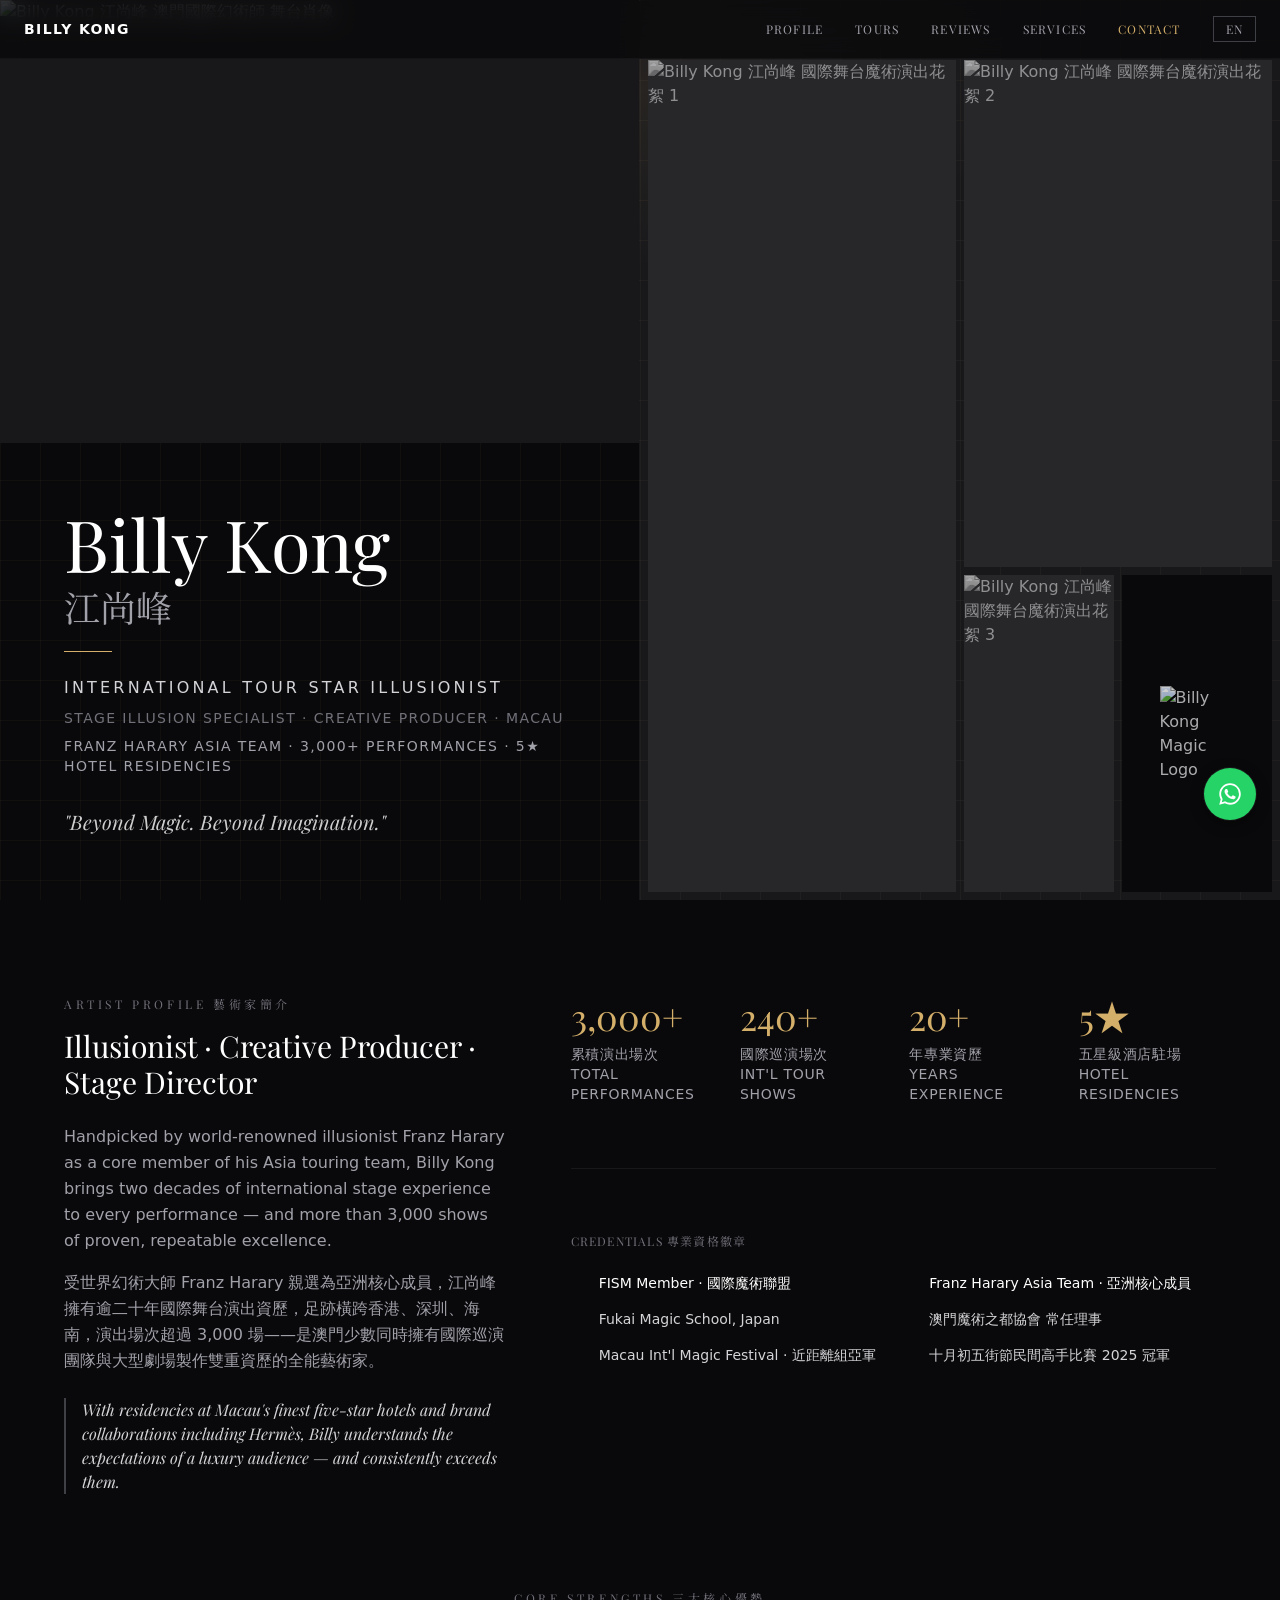
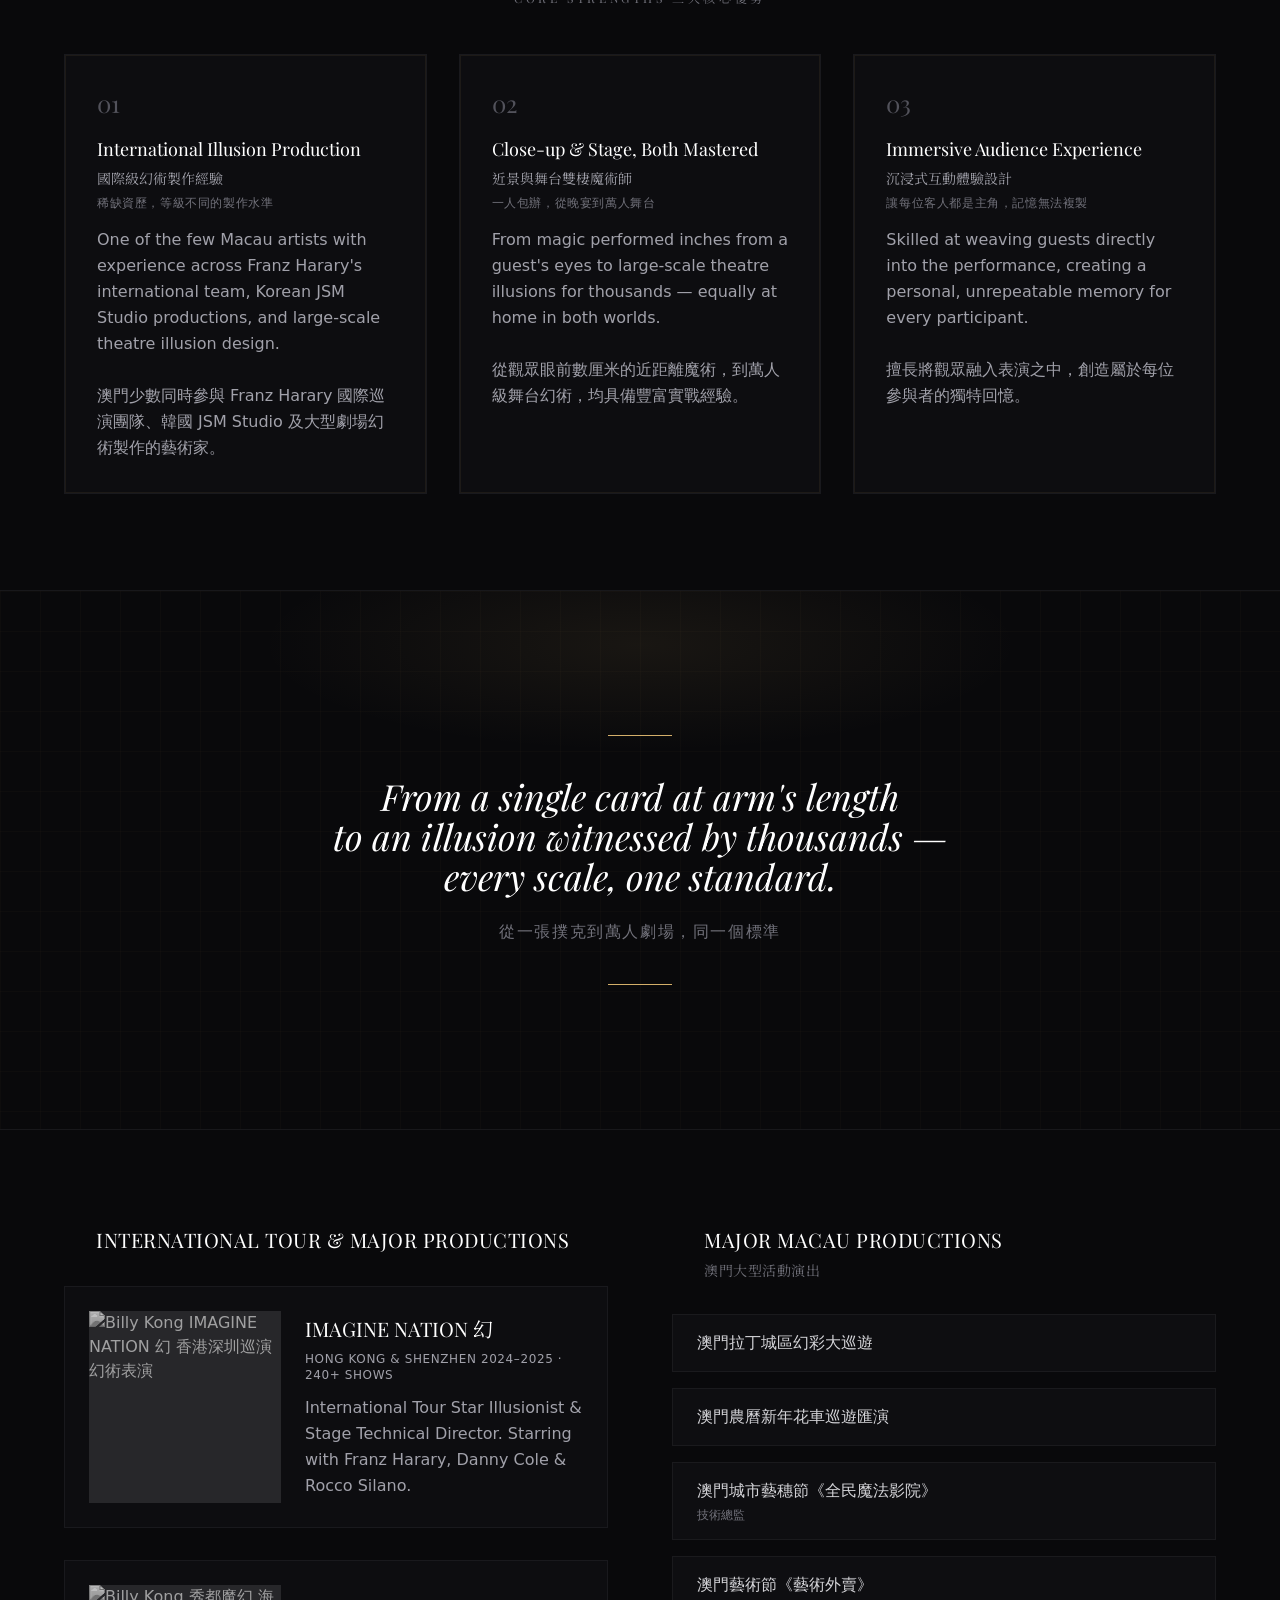
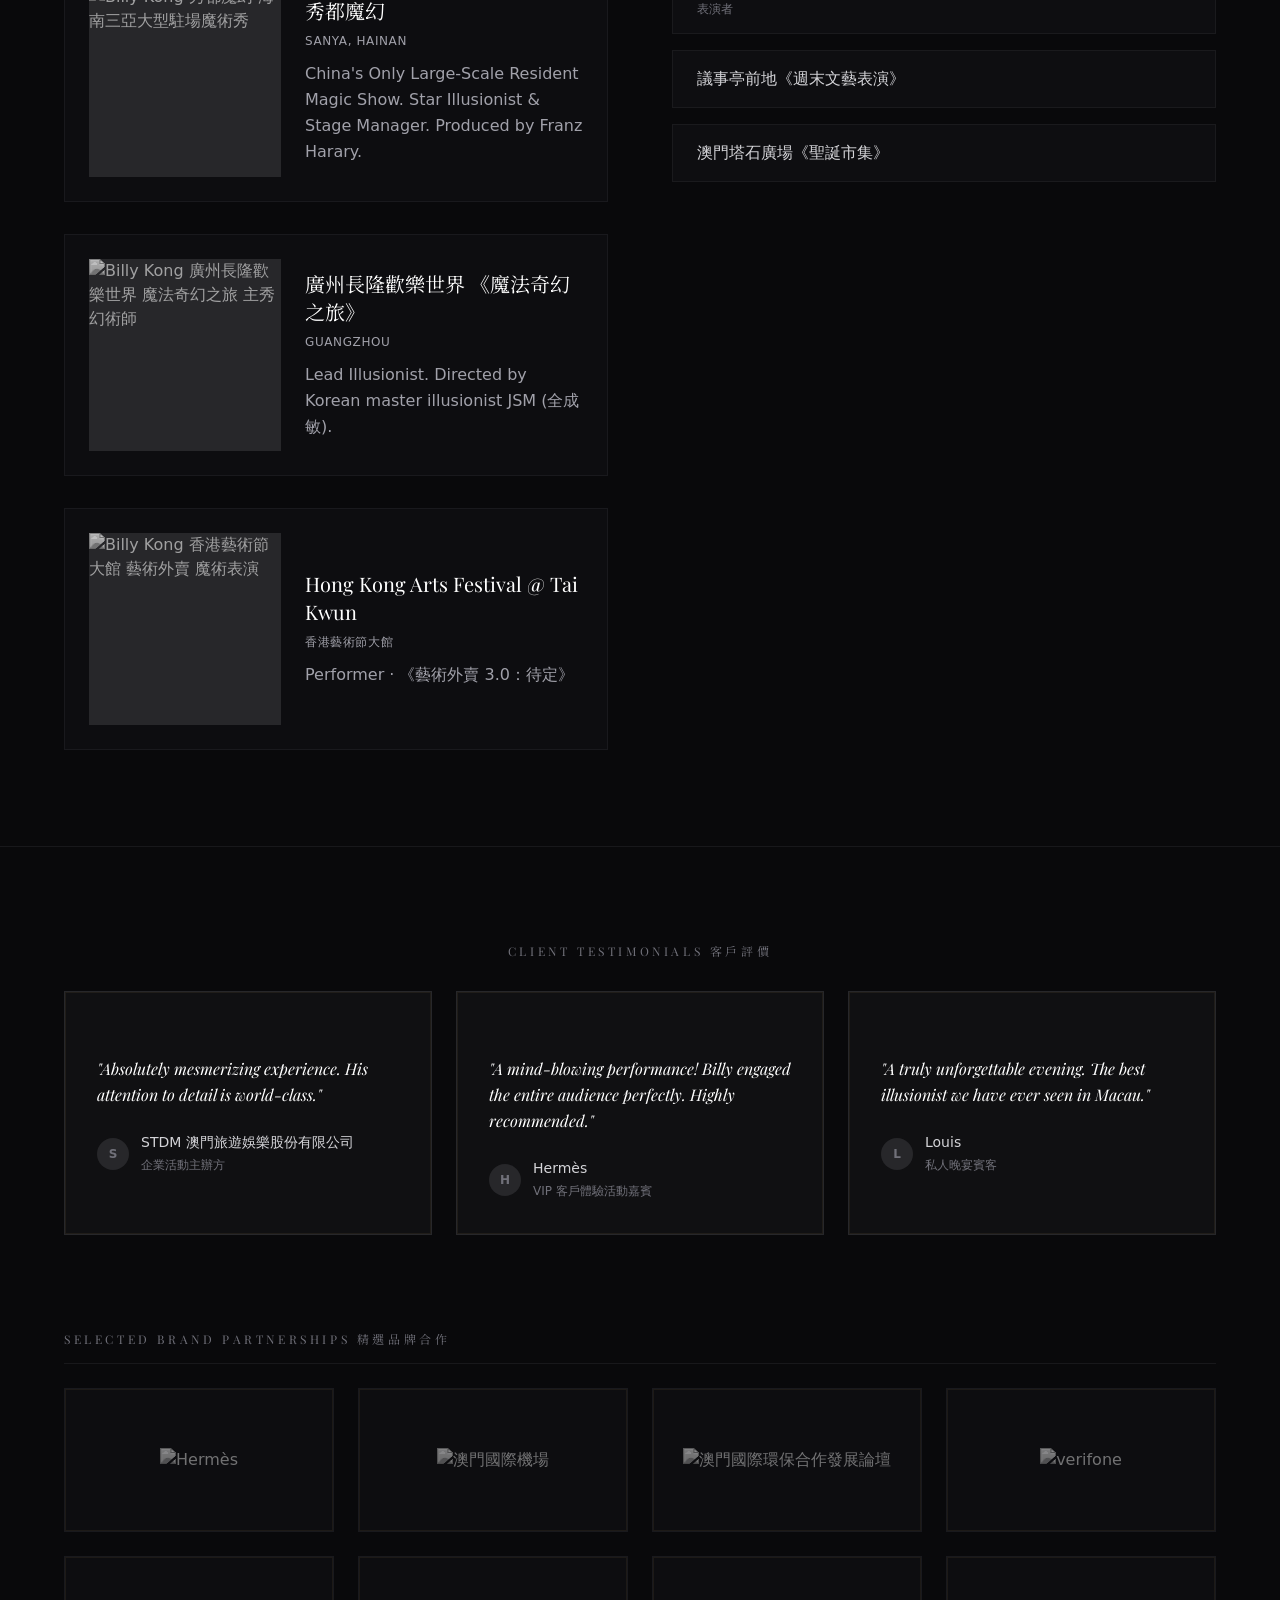
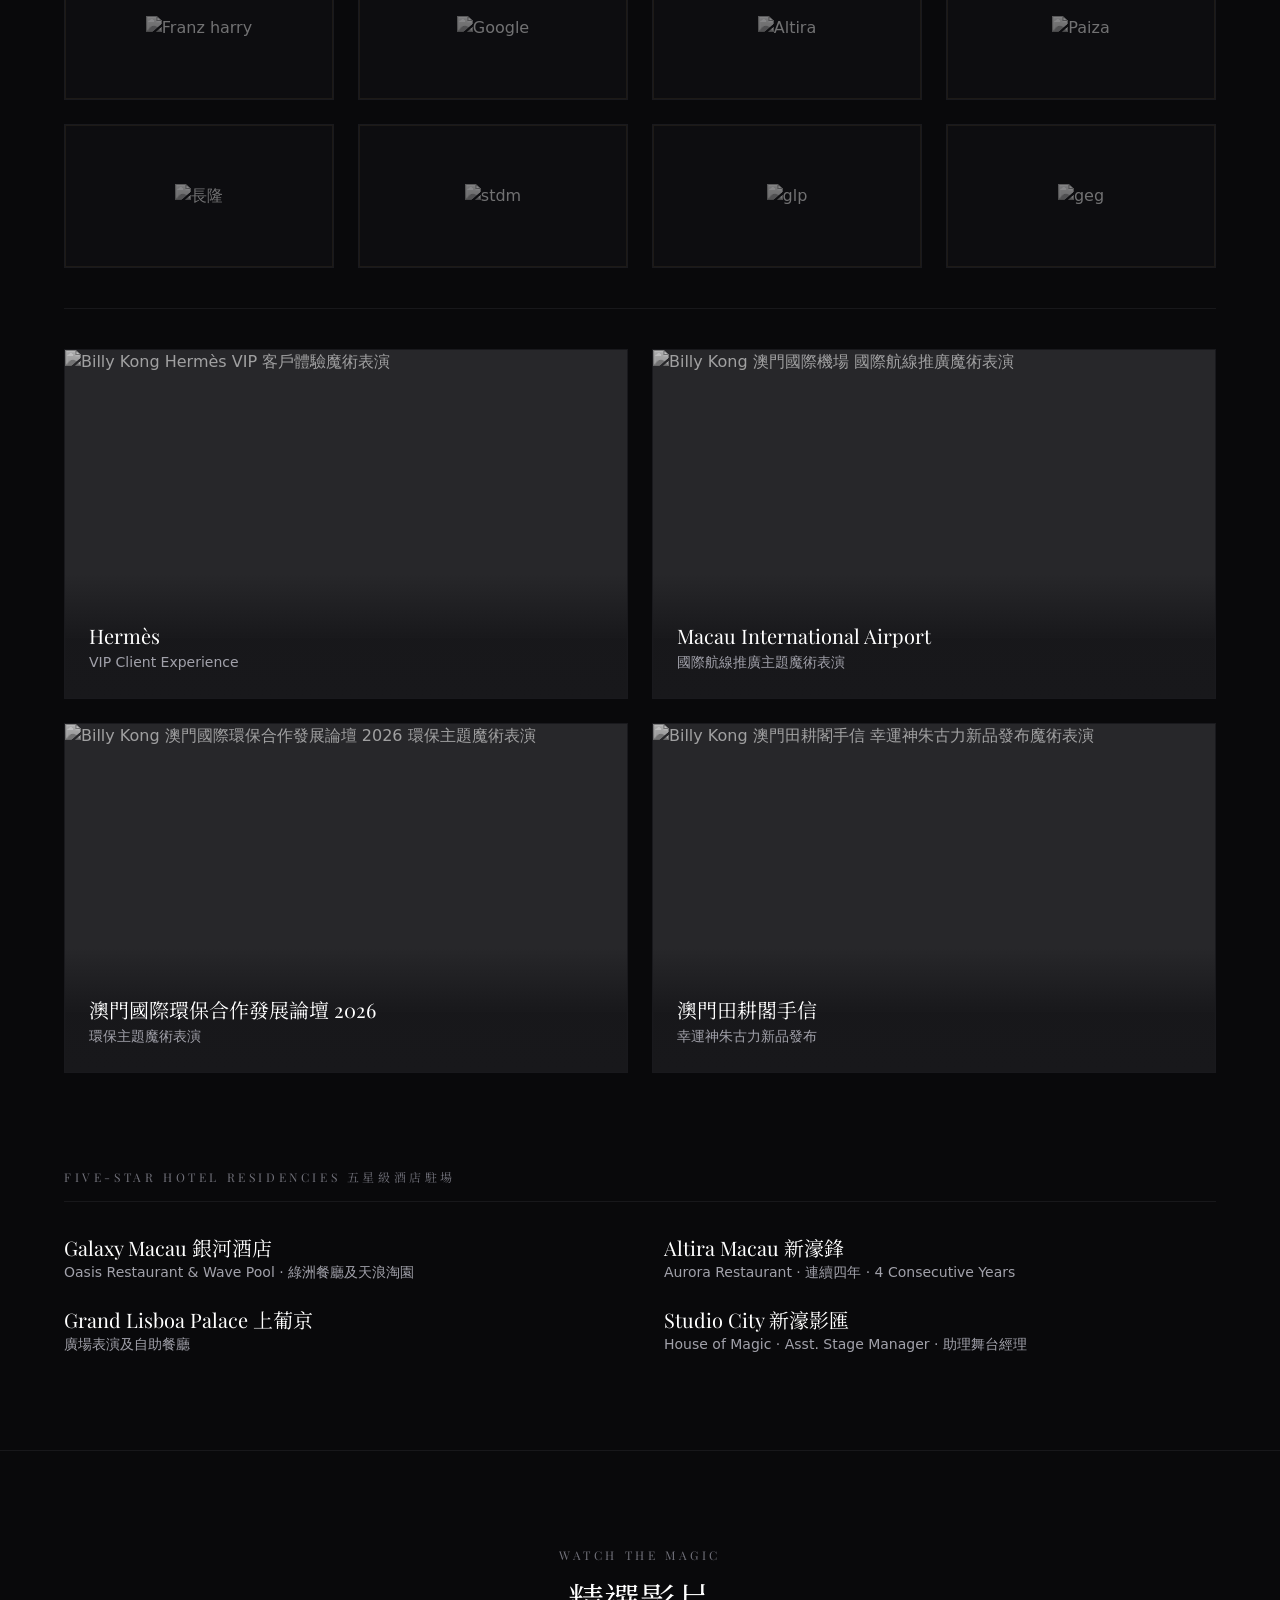
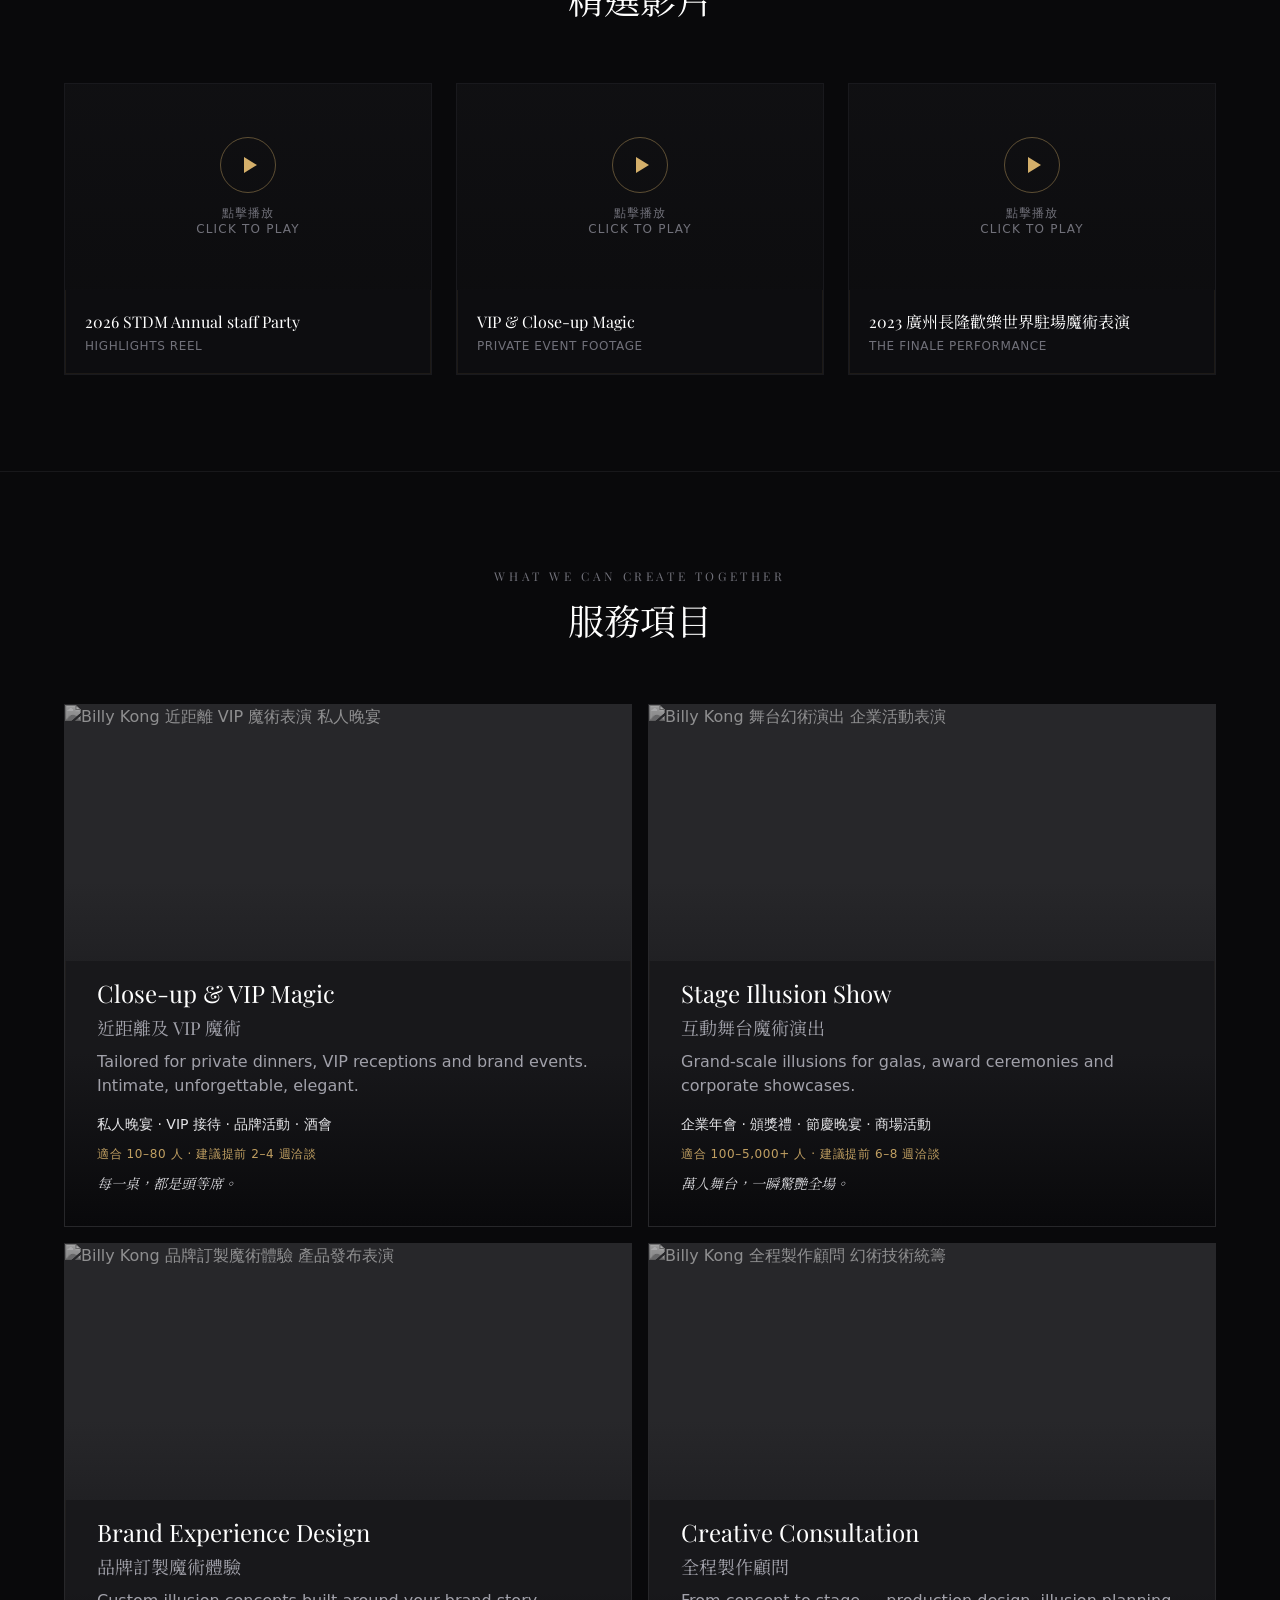
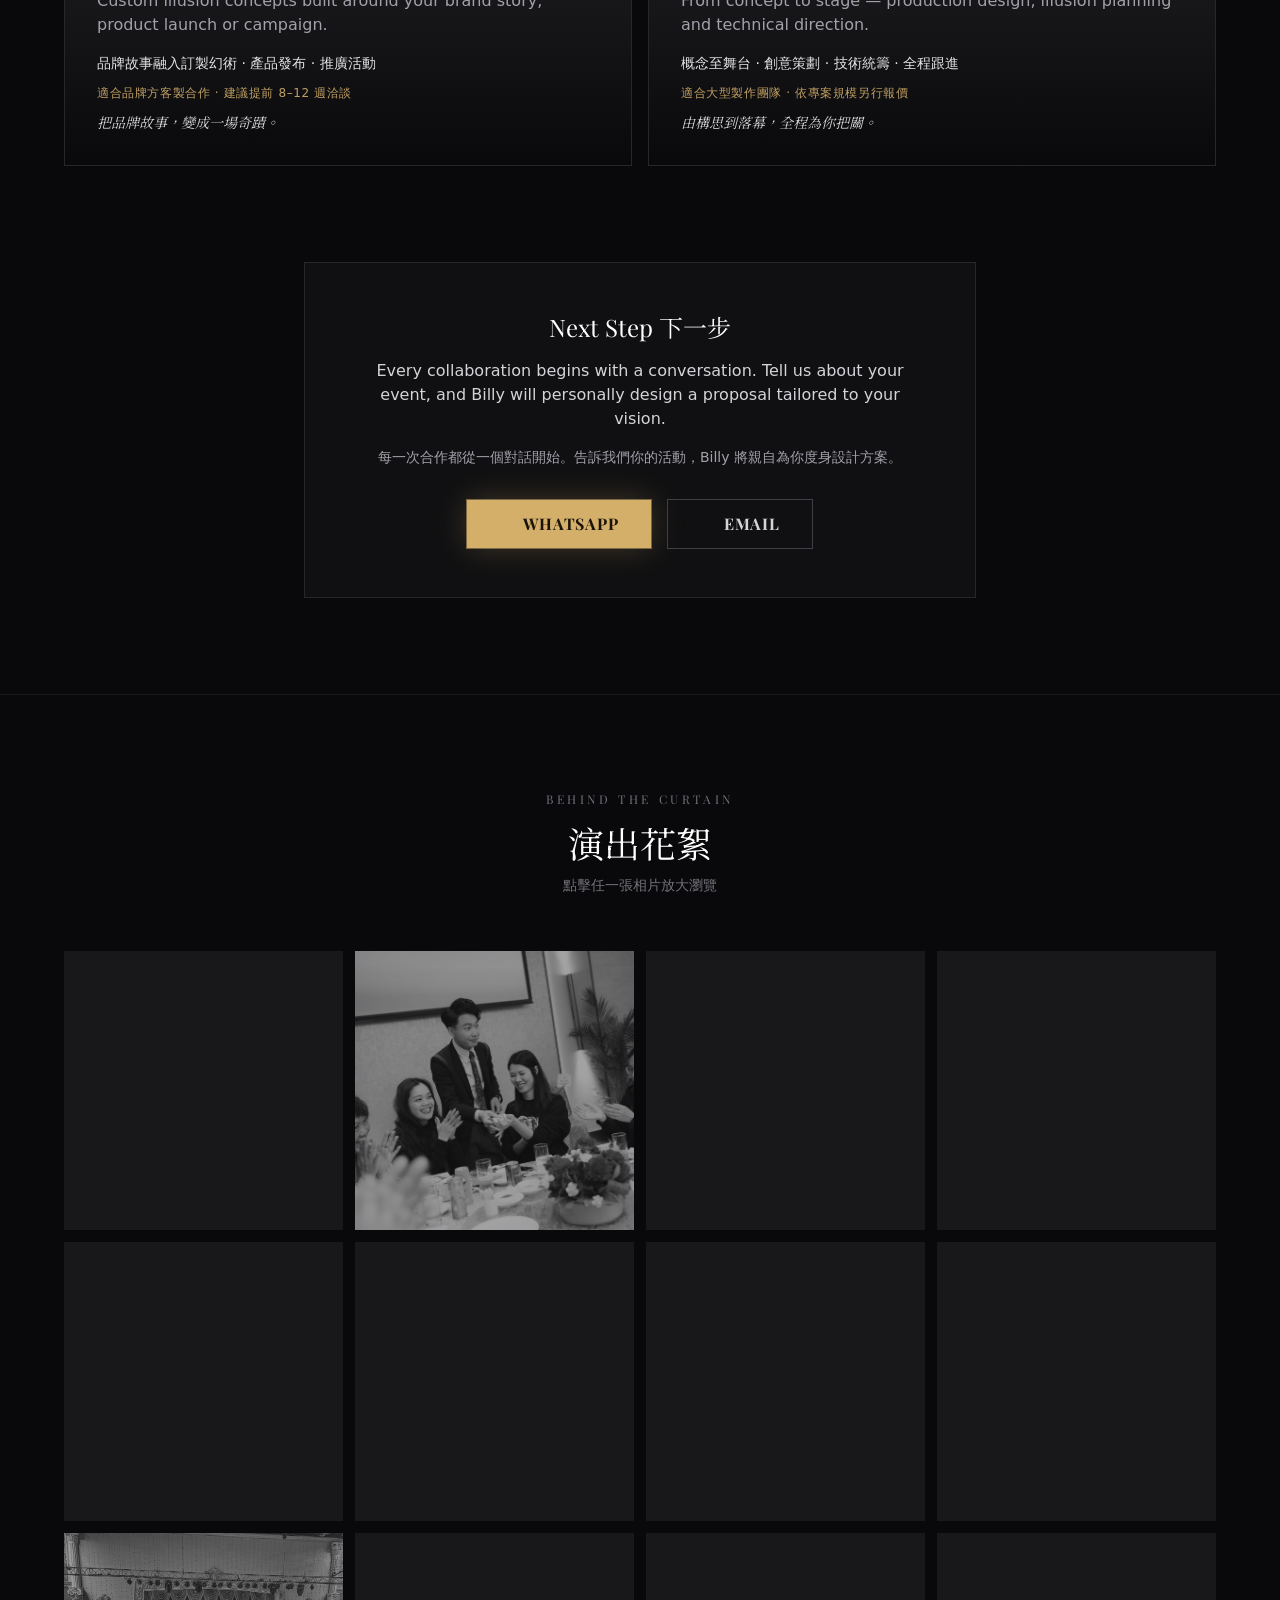
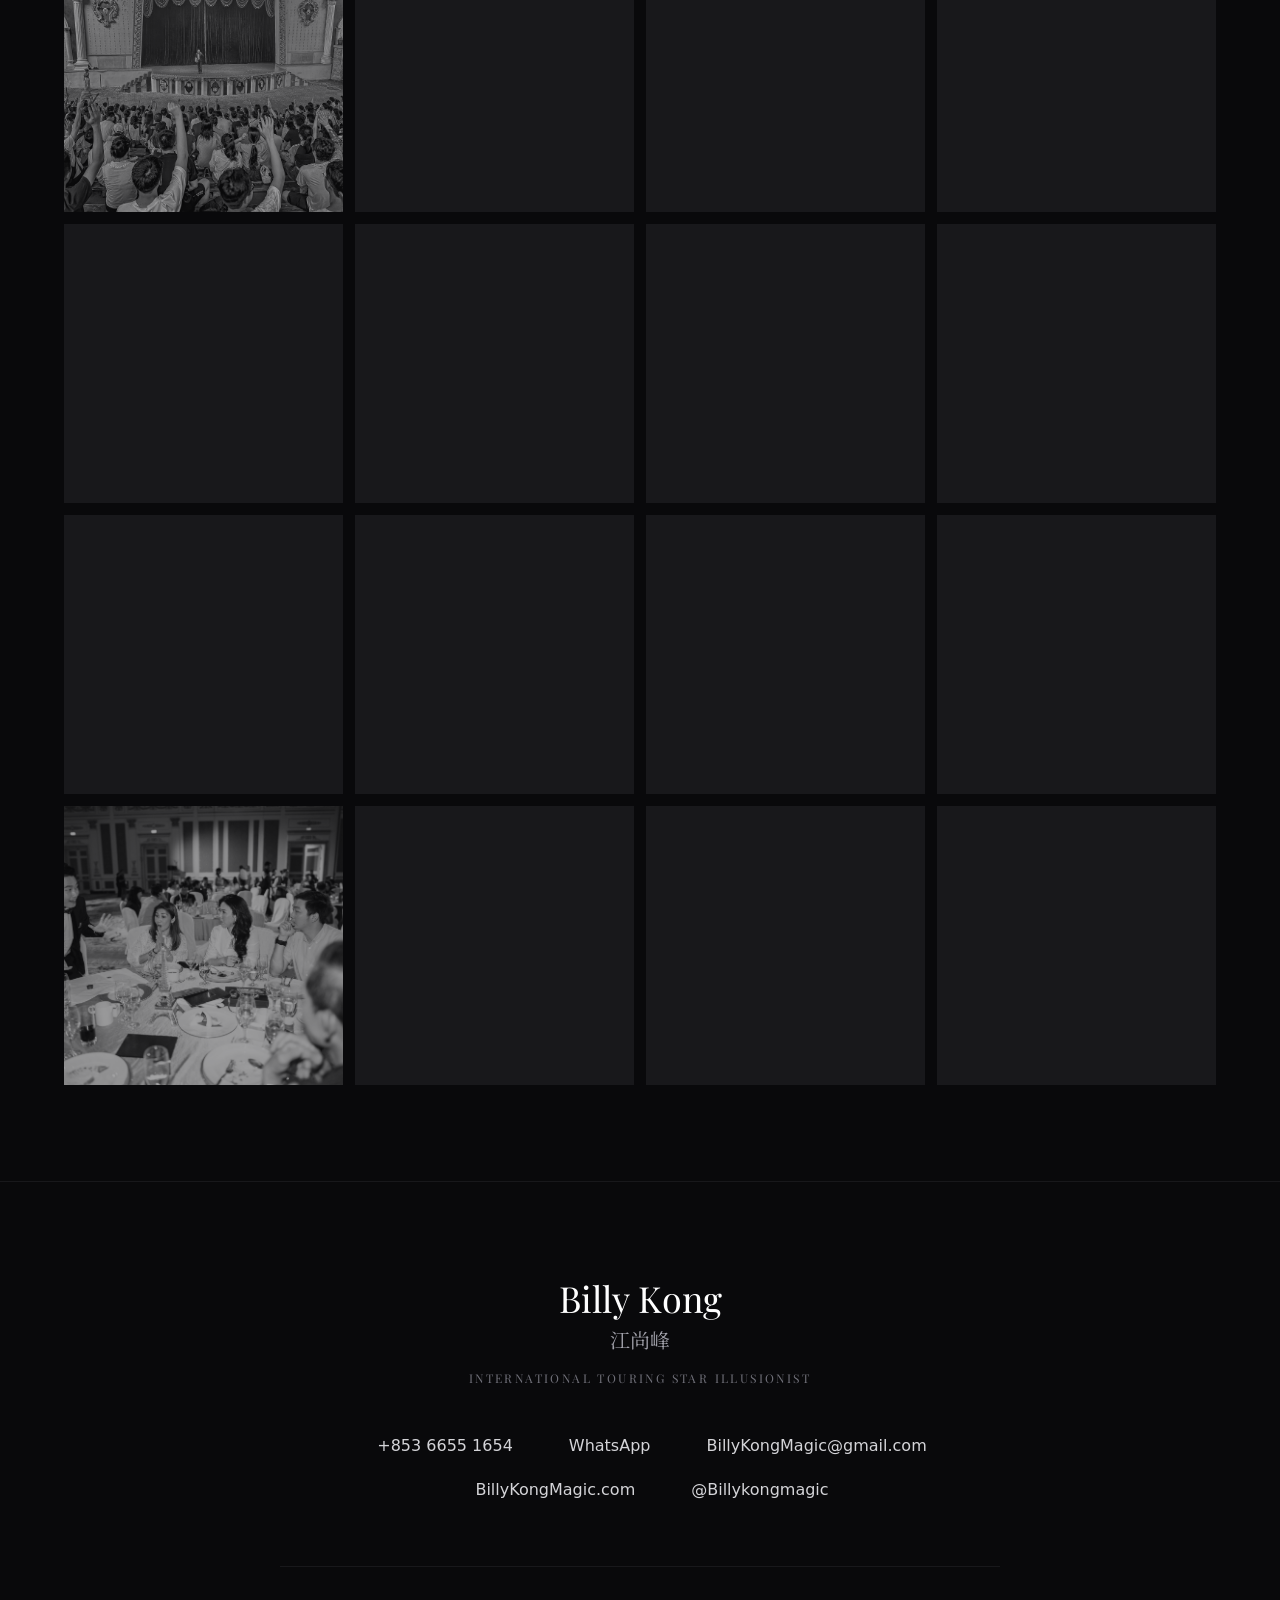
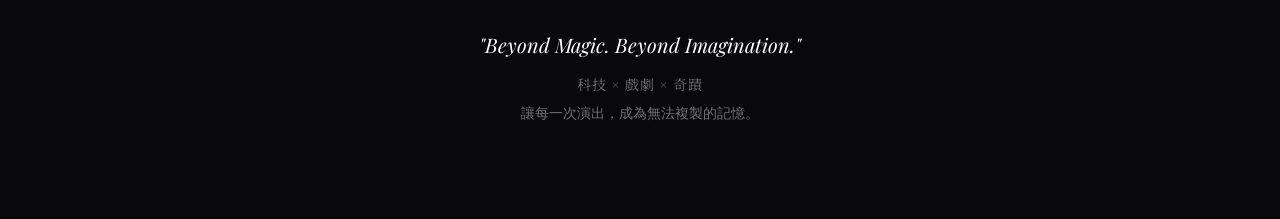
==== index.html @ b318c7e3 "Update index.html" ====
<!DOCTYPE html>
<html lang="zh-HK">
<head>
  <meta charset="UTF-8">
  <meta name="viewport" content="width=device-width, initial-scale=1.0">
  <title>Billy Kong 江尚峰｜國際巡演幻術大師 Macau Illusionist & Stage Director</title>

  <!-- SEO Meta -->
  <meta name="description" content="江尚峰 Billy Kong — Franz Harary 亞洲核心成員，逾20年國際舞台經驗，3,000+ 場演出，澳門五星級酒店常駐魔術師。提供近距離魔術、舞台幻術、品牌訂製魔術體驗及全程製作顧問服務。Billy Kong is an internationally touring illusionist and stage director based in Macau, handpicked by world-renowned illusionist Franz Harary.">
  <meta name="keywords" content="Billy Kong, 江尚峰, 澳門魔術師, 幻術師, illusionist Macau, magician Macau, Franz Harary, 舞台魔術, VIP魔術, 品牌活動魔術, close-up magic Macau, stage illusion show">
  <meta name="author" content="Billy Kong 江尚峰">
  <meta name="robots" content="index, follow">
  <meta name="google-site-verification" content="swGx1BYdssErz1pbeR2jsYgmnHGrefChIDedp7_vA9k" />
  <link rel="icon" type="image/png" href="logo.png">
  <link rel="apple-touch-icon" href="logo.png">
  <link rel="canonical" href="https://billykongmagic.github.io/BillyKong-portfolio/">
  <link rel="alternate" hreflang="zh-Hant" href="https://billykongmagic.github.io/BillyKong-portfolio/">
  <link rel="alternate" hreflang="en" href="https://billykongmagic.github.io/BillyKong-portfolio/index-en.html">
  <link rel="sitemap" type="application/xml" href="/BillyKong-portfolio/sitemap.xml">
  <link rel="preconnect" href="https://fonts.googleapis.com">
  <link rel="preconnect" href="https://fonts.gstatic.com" crossorigin>
  <link rel="stylesheet" href="https://fonts.googleapis.com/css2?family=Playfair+Display:ital,wght@0,400;0,500;0,700;1,400&family=Noto+Serif+TC:wght@400;500;700&display=swap">

  <!-- JSON-LD Structured Data：讓 Google 能識別 Billy 的職業與社群帳號 -->
  <script type="application/ld+json">
  {
    "@context": "https://schema.org",
    "@type": "Person",
    "name": "Billy Kong 江尚峰",
    "alternateName": "江尚峰",
    "jobTitle": "Illusionist & Stage Director",
    "url": "https://billykongmagic.github.io/BillyKong-portfolio/",
    "image": "https://billykongmagic.github.io/BillyKong-portfolio/hero.jpg",
    "sameAs": [
      "https://instagram.com/Billykongmagic",
      "https://BillyKongMagic.com"
    ],
    "address": {
      "@type": "PostalAddress",
      "addressLocality": "Macau",
      "addressCountry": "MO"
    },
    "email": "mailto:BillyKongMagic@gmail.com",
    "telephone": "+853-6655-1654",
    "memberOf": {
      "@type": "Organization",
      "name": "FISM - Fédération Internationale des Sociétés Magiques"
    },
    "description": "Franz Harary 亞洲核心成員，逾20年國際舞台經驗，3,000+ 場演出，澳門五星級酒店常駐魔術師。"
  }
  </script>

  <!-- Open Graph / Facebook, WhatsApp, LinkedIn -->
  <meta property="og:type" content="profile">
  <meta property="og:url" content="https://billykongmagic.github.io/BillyKong-portfolio/">
  <meta property="og:title" content="Billy Kong 江尚峰｜國際巡演幻術大師 Macau Illusionist">
  <meta property="og:description" content="Franz Harary 亞洲核心成員，逾20年國際舞台經驗，3,000+ 場演出，澳門五星級酒店常駐魔術師。近距離魔術、舞台幻術、品牌訂製體驗，為你的活動創造無法複製的記憶。">
  <meta property="og:image" content="https://billykongmagic.github.io/BillyKong-portfolio/hero.jpg">
  <meta property="og:image:width" content="1200">
  <meta property="og:image:height" content="630">
  <meta property="og:locale" content="zh_HK">
  <meta property="og:site_name" content="Billy Kong Magic">

  <!-- Twitter / X Card -->
  <meta name="twitter:card" content="summary_large_image">
  <meta name="twitter:title" content="Billy Kong 江尚峰｜國際巡演幻術大師 Macau Illusionist">
  <meta name="twitter:description" content="Franz Harary 亞洲核心成員，逾20年國際舞台經驗，3,000+ 場演出，澳門五星級酒店常駐魔術師。">
  <meta name="twitter:image" content="https://billykongmagic.github.io/BillyKong-portfolio/hero.jpg">

  <!-- 引入 Tailwind CSS（本地編譯版，取代開發用 CDN） -->
  <link rel="stylesheet" href="tailwind.css">
  <!-- 引入 Lucide Icons 圖示庫 -->
  <script src="https://unpkg.com/lucide@latest"></script>

  <style>
    /* 🌟 字體已改用 <link> 標籤在 head 提早載入，見上方 preconnect 區塊 */

    .font-serif {
      font-family: "Playfair Display", "Noto Serif TC", serif !important;
    }

    /* 🌟 Luxury Gold Accent */
    :root {
      --gold: #d4af6a;
      --gold-dark: #1a1408;
    }
    .text-gold { color: var(--gold) !important; }
    .border-gold { border-color: var(--gold) !important; }
    .bg-gold { background-color: var(--gold) !important; }
    .text-gold-dark { color: var(--gold-dark) !important; }
    .text-gold-soft { color: rgba(212, 175, 106, 0.9) !important; }

    /* 🌟 Blueprint Atmosphere Layer */
    .blueprint-grid {
      position: absolute;
      inset: 0;
      background-image:
        linear-gradient(rgba(212, 175, 106, 0.045) 1px, transparent 1px),
        linear-gradient(90deg, rgba(212, 175, 106, 0.045) 1px, transparent 1px);
      background-size: 40px 40px;
      pointer-events: none;
    }

    .conic-glow-frame {
      position: relative;
    }
    .conic-glow-frame::before {
      content: "";
      position: absolute;
      top: 0;
      left: 0;
      right: 0;
      height: 1px;
      background: conic-gradient(from 90deg at 50% -5%,
        transparent 0%,
        rgba(212, 175, 106, 0.45) 25%,
        rgba(212, 175, 106, 0.6) 50%,
        rgba(212, 175, 106, 0.45) 75%,
        transparent 100%);
      pointer-events: none;
    }

    .glow-hover {
      transition: box-shadow 0.4s ease, border-color 0.4s ease, background-color 0.4s ease;
      box-shadow: inset 0 0 0 1px rgba(212, 175, 106, 0.08);
    }
    .glow-hover:hover {
      box-shadow:
        inset 0 0 0 1px rgba(212, 175, 106, 0.35),
        0 0 24px 0 rgba(212, 175, 106, 0.12);
      border-color: rgba(212, 175, 106, 0.4) !important;
    }

    .gold-cta-glow {
      box-shadow: 0 0 0 1px rgba(212, 175, 106, 0.5), 0 0 32px 0 rgba(212, 175, 106, 0.25);
      transition: box-shadow 0.4s ease, transform 0.2s ease;
    }
    .gold-cta-glow:hover {
      box-shadow: 0 0 0 1px rgba(212, 175, 106, 0.7), 0 0 48px 0 rgba(212, 175, 106, 0.4);
      transform: translateY(-1px);
    }

    .ambient-glow-top {
      position: absolute;
      top: -10%;
      left: 50%;
      transform: translateX(-50%);
      width: 60%;
      height: 40%;
      background: radial-gradient(ellipse at center, rgba(212, 175, 106, 0.08) 0%, transparent 70%);
      pointer-events: none;
    }

    /* 🌟 Back to Top 按鈕 */
    #back-to-top {
      position: fixed;
      bottom: 24px;
      right: 24px;
      width: 44px;
      height: 44px;
      border-radius: 50%;
      display: flex;
      align-items: center;
      justify-content: center;
      background: rgba(20, 20, 20, 0.85);
      border: 1px solid rgba(212, 175, 106, 0.4);
      box-shadow: 0 0 0 1px rgba(212, 175, 106, 0.15), 0 0 20px rgba(212, 175, 106, 0.1);
      backdrop-filter: blur(6px);
      opacity: 0;
      pointer-events: none;
      transform: translateY(8px);
      transition: opacity 0.3s ease, transform 0.3s ease, box-shadow 0.3s ease;
      z-index: 60;
      cursor: pointer;
    }
    #back-to-top.visible {
      opacity: 1;
      pointer-events: auto;
      transform: translateY(0);
    }
    #back-to-top:hover {
      box-shadow: 0 0 0 1px rgba(212, 175, 106, 0.6), 0 0 28px rgba(212, 175, 106, 0.3);
    }

    /* 🌟 常駐 WhatsApp 浮動按鈕 */
    #whatsapp-float {
      position: fixed;
      bottom: 80px;
      right: 24px;
      width: 52px;
      height: 52px;
      border-radius: 50%;
      display: flex;
      align-items: center;
      justify-content: center;
      background: #25D366;
      box-shadow: 0 4px 14px rgba(0,0,0,0.4), 0 0 0 1px rgba(255,255,255,0.08);
      z-index: 60;
      cursor: pointer;
      transition: transform 0.25s ease, box-shadow 0.25s ease;
      animation: wa-pulse 2.6s ease-in-out infinite;
    }
    #whatsapp-float:hover {
      transform: scale(1.08);
      box-shadow: 0 6px 20px rgba(0,0,0,0.5), 0 0 0 1px rgba(255,255,255,0.15);
    }
    @keyframes wa-pulse {
      0%, 100% { box-shadow: 0 4px 14px rgba(0,0,0,0.4), 0 0 0 0 rgba(37, 211, 102, 0.5); }
      50% { box-shadow: 0 4px 14px rgba(0,0,0,0.4), 0 0 0 8px rgba(37, 211, 102, 0); }
    }
    @media (max-width: 640px) {
      #whatsapp-float { bottom: 72px; right: 16px; width: 48px; height: 48px; }
      #back-to-top { bottom: 16px; right: 16px; }
    }

    .nav-link { transition: color 0.3s ease; }
    .nav-link:hover { color: var(--gold) !important; }

    #mobile-menu {
      transition: max-height 0.35s ease, opacity 0.3s ease;
      max-height: 0;
      opacity: 0;
      overflow: hidden;
    }
    #mobile-menu.open { max-height: 400px; opacity: 1; }

    .video-placeholder.has-thumb { cursor: pointer; }
    .video-placeholder.has-thumb:hover .play-ring {
      box-shadow: 0 0 0 1px rgba(212, 175, 106, 0.8), 0 0 24px rgba(212, 175, 106, 0.4);
      transform: scale(1.08);
    }
    .play-ring { transition: box-shadow 0.3s ease, transform 0.3s ease; }
    .play-triangle {
      width: 0; height: 0;
      border-top: 8px solid transparent; border-bottom: 8px solid transparent; border-left: 13px solid var(--gold);
      margin-left: 4px; flex-shrink: 0;
    }

    .logo-cell { position: relative; }
    .logo-cell img { position: absolute; }
  </style>

  <script>
    // ==========================================
    // 🌟 照片與設定
    // ==========================================
    const MY_PHOTOS = {
      heroBackground: "hero.jpg",
      heroGrid1: "hero2.jpg",
      heroGrid2: "hero3.jpg",
      heroGrid3: "hero4.jpg",
      logo: "logo.png",
      tour1: "tour.jpg",
      tour2: "tour2.jpg",
      tour3: "tour3.jpg",
      tour4: "tour4.jpg",
      service1: "service.jpg",
      service2: "service2.jpg",
      service3: "service3.jpg",
      service4: "service4.jpg",
      brand1: "brand1.jpg",
      brand2: "brand2.jpg",
      brand3: "brand3.jpg",
      brand4: "brand4.jpg",
    };

    const MY_LOGOS = [
      { name: "Hermès",                url: "logo/hermes.png" },
      { name: "澳門國際機場",            url: "logo/airport.png" },
      { name: "澳門國際環保合作發展論壇", url: "logo/miecf.png" },
      { name: "verifone",          url: "logo/verifone.png" },
      { name: "Franz harry",                       url: "logo/Franz.png" },
      { name: "Google",                       url: "logo/google.png" },
      { name: "Altira",                       url: "logo/altira.png" },
      { name: "Paiza",                       url: "logo/paiza.png" },
      { name: "長隆",                       url: "logo/長隆.png" },
      { name: "stdm",                       url: "logo/stdm.png" },
      { name: "glp",                       url: "logo/glp.png" },
      { name: "geg",                       url: "logo/geg.png" },
    ];

    const MY_VIDEOS = {
      video1: "SDjyESXXXKg",
      video2: "THykEwJR1lE",
      video3: "IgArmNQ8FIo",
      video4: "",
    };

    // ==========================================
    // 🌟 相片集設定區（最多 24 張）
    // 貼上圖片網址，留空 "" 則自動跳過
    // caption 是圖片說明（可選，留空也沒問題）
    // ==========================================
    const MY_GALLERY = [
      { url: "photo/1.jpg", caption: "" },
      { url: "photo/2.jpg", caption: "" },
      { url: "photo/3.jpg", caption: "" },
      { url: "photo/4.jpg", caption: "" },
      { url: "photo/5.jpg", caption: "" },
      { url: "photo/6.jpg", caption: "" },
      { url: "photo/7.jpg", caption: "" },
      { url: "photo/8.jpg", caption: "" },
      { url: "photo/9.jpg", caption: "" },
      { url: "photo/10.jpg", caption: "" },
      { url: "photo/11.jpg", caption: "" },
      { url: "photo/12.jpg", caption: "" },
      { url: "photo/13.jpg", caption: "" },
      { url: "photo/14.jpg", caption: "" },
      { url: "photo/15.jpg", caption: "" },
      { url: "photo/16.jpg", caption: "" },
      { url: "photo/17.jpg", caption: "" },
      { url: "photo/18.jpg", caption: "" },
      { url: "photo/19.jpg", caption: "" },
      { url: "photo/20.jpg", caption: "" },
      { url: "photo/21.jpg", caption: "" },
      { url: "photo/22.jpg", caption: "" },
      { url: "photo/23.jpg", caption: "" },
      { url: "photo/24.jpg", caption: "" },
    ];

    document.addEventListener("DOMContentLoaded", () => {
      Object.entries(MY_PHOTOS).forEach(([id, url]) => {
        const img = document.getElementById(id);
        if (img) {
          if (url && url.trim() !== "") {
            img.src = url;
            if (id === 'heroBackground') {
              img.loading = 'eager';
              img.setAttribute('fetchpriority', 'high');
            } else {
              img.loading = 'lazy';
              img.decoding = 'async';
            }
            img.classList.remove('hidden');
            img.parentElement.style.display = 'block';
            if (id === 'logo') {
              const fallback = document.getElementById('logoFallback');
              if (fallback) fallback.classList.add('hidden');
              img.parentElement.style.display = 'flex';
            }
          } else {
            img.classList.add('hidden');
            if (id.startsWith('heroGrid')) {
              img.parentElement.style.display = 'none';
            }
          }
        }
      });

      MY_LOGOS.forEach((item, i) => {
        const cell = document.getElementById('logoCell' + (i + 1));
        if (!cell) return;
        const hasName = item.name && item.name.trim() !== "";
        const hasUrl  = item.url  && item.url.trim()  !== "";
        if (!hasName && !hasUrl) return; 
        cell.classList.remove('hidden');
        cell.classList.add('flex');
        const fallback = cell.querySelector('.logo-fallback');
        const img      = cell.querySelector('.logo-img');
        if (hasName) fallback.textContent = item.name;
        if (hasUrl) {
          img.src     = item.url;
          img.alt     = item.name || 'Partner logo';
          img.loading = 'lazy';
          img.classList.remove('hidden');
          if (fallback) fallback.classList.add('hidden');
        }
      });

      Object.entries(MY_VIDEOS).forEach(([id, videoId]) => {
        const card = document.getElementById(id);
        if (!card) return;
        const placeholder = card.querySelector('.video-placeholder');
        const iframeWrap = card.querySelector('.video-iframe-wrap');
        if (videoId && videoId.trim() !== "") {
          if (placeholder) {
            placeholder.classList.add('has-thumb');
            placeholder.style.backgroundImage = `linear-gradient(rgba(9,9,11,0.55), rgba(9,9,11,0.75)), url('https://i.ytimg.com/vi/${videoId}/hqdefault.jpg')`;
            placeholder.style.backgroundSize = 'cover';
            placeholder.style.backgroundPosition = 'center';
            const label = placeholder.querySelector('p');
            if (label) label.innerHTML = '點擊播放<br/>Click to Play';
            const ring = placeholder.querySelector('div');
            if (ring) ring.classList.add('play-ring');

            placeholder.addEventListener('click', () => {
              if (iframeWrap) {
                iframeWrap.innerHTML = `<iframe width="100%" height="100%" src="https://www.youtube.com/embed/${videoId}?autoplay=1" title="YouTube video player" frameborder="0" allow="accelerometer; autoplay; clipboard-write; encrypted-media; gyroscope; picture-in-picture; web-share" referrerpolicy="strict-origin-when-cross-origin" allowfullscreen loading="lazy"></iframe>`;
                iframeWrap.classList.remove('hidden');
              }
              placeholder.classList.add('hidden');
            }, { once: true });
          }
        } else {
          if (placeholder) placeholder.classList.remove('hidden');
          if (iframeWrap) iframeWrap.classList.add('hidden');
        }
      });

      // 🌟 相片集 Gallery 初始化
      const galleryGrid = document.getElementById('galleryGrid');
      const gallerySection = document.getElementById('gallerySection');
      const lb = document.getElementById('galleryLightbox');
      const lbImg = document.getElementById('lbImg');
      const lbCaption = document.getElementById('lbCaption');
      const lbCounter = document.getElementById('lbCounter');

      const activePhotos = MY_GALLERY.filter(p => p.url && p.url.trim() !== '');

      if (gallerySection && activePhotos.length > 0) {
        gallerySection.classList.remove('hidden');
        activePhotos.forEach((photo, i) => {
          // 🌟 SEO/GEO 優化：自動生成描述性 alt，不需逐張手動填寫
          const autoAlt = `Billy Kong 江尚峰 澳門魔術師 幻術師 國際舞台巡演幻術表演花絮 ${i + 1}` + (photo.caption ? ` - ${photo.caption}` : '');
          const cell = document.createElement('div');
          cell.className = 'relative overflow-hidden bg-zinc-900 aspect-square cursor-pointer group';
          cell.innerHTML = `
            <img src="${photo.url}" alt="${autoAlt}"
              loading="lazy" decoding="async"
              class="reveal-target reveal-opacity-60 w-full h-full object-cover grayscale opacity-60 transition-all duration-1000 ease-out group-hover:scale-105">
            ${photo.caption ? `<div class="absolute bottom-0 left-0 right-0 bg-gradient-to-t from-black/80 to-transparent p-3 translate-y-full group-hover:translate-y-0 transition-transform duration-300"><p class="text-white text-xs font-serif tracking-wider">${photo.caption}</p></div>` : ''}
          `;
          cell.addEventListener('click', () => openLightbox(i));
          galleryGrid.appendChild(cell);
        });
      }

      let lbCurrent = 0;
      function openLightbox(i) {
        lbCurrent = i;
        lbImg.src = activePhotos[i].url;
        lbImg.alt = `Billy Kong 江尚峰 澳門魔術師 幻術師 國際舞台巡演幻術表演花絮 ${i + 1}` + (activePhotos[i].caption ? ` - ${activePhotos[i].caption}` : '');
        lbCaption.textContent = activePhotos[i].caption || '';
        lbCounter.textContent = (i + 1) + ' / ' + activePhotos.length;
        lb.classList.remove('hidden');
        lb.classList.add('flex');
        document.body.style.overflow = 'hidden';
      }
      function closeLightbox() {
        lb.classList.add('hidden');
        lb.classList.remove('flex');
        document.body.style.overflow = '';
        lbImg.src = '';
      }
      function lbPrev() { openLightbox((lbCurrent - 1 + activePhotos.length) % activePhotos.length); }
      function lbNext() { openLightbox((lbCurrent + 1) % activePhotos.length); }

      if (lb) {
        document.getElementById('lbClose').addEventListener('click', closeLightbox);
        document.getElementById('lbPrev').addEventListener('click', lbPrev);
        document.getElementById('lbNext').addEventListener('click', lbNext);
        lb.addEventListener('click', e => { if (e.target === lb) closeLightbox(); });
        document.addEventListener('keydown', e => {
          if (lb.classList.contains('hidden')) return;
          if (e.key === 'ArrowLeft')  lbPrev();
          if (e.key === 'ArrowRight') lbNext();
          if (e.key === 'Escape')     closeLightbox();
        });
      }

      lucide.createIcons();

      // 🌟 Back to top 顯示/隱藏 + 點擊回頂
      const backToTop = document.getElementById('back-to-top');
      if (backToTop) {
        window.addEventListener('scroll', () => {
          if (window.scrollY > 600) {
            backToTop.classList.add('visible');
          } else {
            backToTop.classList.remove('visible');
          }
        });
        backToTop.addEventListener('click', () => {
          window.scrollTo({ top: 0, behavior: 'smooth' });
        });
      }

      // 🌟 行動版漢堡選單開關
      const menuBtn = document.getElementById('mobile-menu-btn');
      const mobileMenu = document.getElementById('mobile-menu');
      if (menuBtn && mobileMenu) {
        menuBtn.addEventListener('click', () => {
          mobileMenu.classList.toggle('open');
          const icon = menuBtn.querySelector('i');
          const isOpen = mobileMenu.classList.contains('open');
          if (icon) icon.setAttribute('data-lucide', isOpen ? 'x' : 'menu');
          lucide.createIcons();
        });
        mobileMenu.querySelectorAll('a').forEach(link => {
          link.addEventListener('click', () => {
            mobileMenu.classList.remove('open');
            const icon = menuBtn.querySelector('i');
            if (icon) icon.setAttribute('data-lucide', 'menu');
            lucide.createIcons();
          });
        });
      }

      // 🌟 滾動時自動由灰階變回彩色的 IntersectionObserver
      const scrollObserver = new IntersectionObserver((entries) => {
        entries.forEach(entry => {
          if (entry.isIntersecting) {
            entry.target.classList.remove('grayscale', 'opacity-50', 'opacity-60', 'opacity-70', 'opacity-80');
            entry.target.classList.add('grayscale-0', 'opacity-100');
          } else {
            entry.target.classList.add('grayscale');
            entry.target.classList.remove('grayscale-0', 'opacity-100');
            if (entry.target.classList.contains('reveal-opacity-50')) entry.target.classList.add('opacity-50');
            if (entry.target.classList.contains('reveal-opacity-60')) entry.target.classList.add('opacity-60');
            if (entry.target.classList.contains('reveal-opacity-70')) entry.target.classList.add('opacity-70');
            if (entry.target.classList.contains('reveal-opacity-80')) entry.target.classList.add('opacity-80');
          }
        });
      }, {
        threshold: 0.20, // 增加閾值：圖片必須有 20% 進入畫面才會計算
        rootMargin: "0px 0px -25% 0px" // 延遲觸發：要求元素必須超過螢幕底部往上 25% 的位置，這樣確保使用者有看到一開始的灰階
      });

      document.querySelectorAll('.reveal-target').forEach(img => {
        scrollObserver.observe(img);
      });
    });
  </script>
</head>
<body class="min-h-screen bg-zinc-950 text-zinc-300 font-sans selection:bg-zinc-700 selection:text-white">

  <nav class="fixed top-0 left-0 right-0 z-50 bg-zinc-950/80 backdrop-blur-md text-white border-b border-zinc-900/80">
    <div class="flex justify-between items-center px-4 sm:px-6 py-3 sm:py-4">
      <div class="text-xs sm:text-sm tracking-widest font-bold uppercase">Billy Kong</div>
      <div class="hidden lg:flex items-center gap-8 text-xs tracking-widest uppercase text-zinc-400 font-serif">
        <a href="#about" class="nav-link">Profile</a>
        <a href="#tours" class="nav-link">Tours</a>
        <a href="#testimonials" class="nav-link">Reviews</a>
        <a href="#services" class="nav-link">Services</a>
        <a href="https://wa.me/85366551654" target="_blank" rel="noreferrer" class="nav-link text-gold">Contact</a>
        <a href="index-en.html" class="nav-link border border-zinc-700 px-3 py-1 hover:border-gold">EN</a>
      </div>
      <button id="mobile-menu-btn" class="lg:hidden flex items-center justify-center w-9 h-9" aria-label="Menu">
        <i data-lucide="menu" class="w-5 h-5"></i>
      </button>
    </div>
    <div id="mobile-menu" class="lg:hidden px-4 sm:px-6 border-t border-zinc-900/80">
      <div class="flex flex-col gap-4 py-5 text-xs tracking-widest uppercase text-zinc-300 font-serif">
        <a href="#about" class="nav-link">Profile 簡介</a>
        <a href="#tours" class="nav-link">Tours 巡演</a>
        <a href="#testimonials" class="nav-link">Reviews 評價</a>
        <a href="#services" class="nav-link">Services 服務</a>
        <a href="https://wa.me/85366551654" target="_blank" rel="noreferrer" class="nav-link text-gold">WhatsApp Contact</a>
        <a href="index-en.html" class="nav-link text-gold">EN — English Version</a>
      </div>
    </div>
  </nav>

  <a id="whatsapp-float" href="https://wa.me/85366551654" target="_blank" rel="noreferrer" aria-label="WhatsApp 聯絡 Billy Kong">
    <svg viewBox="0 0 24 24" width="26" height="26" fill="#ffffff"><path d="M12.04 2C6.58 2 2.13 6.45 2.13 11.91c0 1.75.46 3.45 1.32 4.95L2.05 22l5.25-1.38a9.9 9.9 0 0 0 4.74 1.21h.01c5.46 0 9.9-4.45 9.9-9.91C21.96 6.45 17.5 2 12.04 2zm0 18.13h-.01a8.2 8.2 0 0 1-4.18-1.15l-.3-.18-3.12.82.83-3.04-.2-.31a8.18 8.18 0 0 1-1.26-4.36c0-4.54 3.7-8.24 8.25-8.24 2.2 0 4.27.86 5.83 2.41a8.18 8.18 0 0 1 2.41 5.83c0 4.55-3.7 8.22-8.25 8.22zm4.52-6.16c-.25-.12-1.47-.72-1.7-.81-.23-.08-.39-.12-.56.13-.17.25-.64.81-.78.97-.14.17-.29.19-.54.06-.25-.12-1.04-.38-1.99-1.22-.74-.65-1.23-1.46-1.38-1.71-.14-.25-.02-.38.11-.5.11-.11.25-.29.37-.43.12-.15.16-.25.25-.42.08-.17.04-.31-.02-.44-.06-.12-.56-1.34-.76-1.84-.2-.48-.41-.42-.56-.42-.14-.01-.31-.01-.48-.01-.17 0-.44.06-.67.31-.23.25-.88.86-.88 2.1s.9 2.44 1.02 2.61c.13.17 1.77 2.7 4.29 3.78.6.26 1.07.41 1.43.53.6.19 1.15.16 1.58.1.48-.07 1.47-.6 1.68-1.18.21-.58.21-1.07.14-1.18-.06-.1-.23-.16-.48-.28z"/></svg>
  </a>

  <button id="back-to-top" aria-label="Back to top">
    <i data-lucide="arrow-up" class="w-4 h-4 text-gold"></i>
  </button>

  <section class="grid grid-cols-1 lg:grid-cols-2 min-h-screen pt-[60px] lg:pt-0 relative conic-glow-frame overflow-hidden">
    <div class="blueprint-grid"></div>
    <div class="ambient-glow-top"></div>
    <div class="flex flex-col lg:h-screen border-b lg:border-b-0 lg:border-r border-zinc-900 bg-zinc-950">
      <div class="h-[55vh] lg:flex-1 w-full relative bg-zinc-900">
        <img id="heroBackground" alt="Billy Kong 江尚峰 澳門國際幻術師 舞台肖像" class="hidden absolute inset-0 w-full h-full object-cover object-top" />
      </div>
      <div class="w-full p-6 sm:p-8 lg:p-12 xl:p-16 relative z-10 shrink-0">
        <h1 class="text-4xl sm:text-5xl lg:text-7xl font-serif text-white mb-2 leading-tight">Billy Kong</h1>
        <h2 class="text-2xl sm:text-3xl lg:text-4xl font-serif text-zinc-400 mb-6">江尚峰</h2>
        <div class="h-px w-12 bg-gold mb-6"></div>
        <h3 class="text-xs sm:text-sm lg:text-base tracking-[0.15em] sm:tracking-[0.2em] uppercase text-zinc-300 mb-2">
          International Tour Star Illusionist
        </h3>
        <p class="text-zinc-500 text-xs sm:text-sm tracking-wider sm:tracking-widest uppercase mb-2">
          Stage Illusion Specialist · Creative Producer · Macau
        </p>
        <p class="text-zinc-400 text-xs sm:text-sm tracking-wider sm:tracking-widest uppercase mb-8">
          Franz Harary Asia Team · 3,000+ Performances · 5★ Hotel Residencies
        </p>
        <p class="text-lg sm:text-xl italic font-serif text-white/80">
          "Beyond Magic. Beyond Imagination."
        </p>
      </div>
    </div>

    <!-- 首頁三張預覽圖與 Logo -->
    <div class="h-auto lg:h-[calc(100vh)] bg-zinc-900 grid grid-cols-2 grid-rows-[1.6fr_1fr] gap-1 lg:gap-2 p-1 lg:p-2 lg:pt-[60px]">
      <div class="relative overflow-hidden group bg-zinc-800 row-span-2 aspect-square lg:aspect-auto">
        <img id="heroGrid1" alt="Billy Kong 江尚峰 國際舞台魔術演出花絮 1" class="hidden absolute inset-0 w-full h-full object-cover reveal-target reveal-opacity-60 opacity-60 grayscale transition-all duration-1000 ease-out" />
      </div>
      <div class="relative overflow-hidden group bg-zinc-800 aspect-square lg:aspect-auto">
        <img id="heroGrid2" alt="Billy Kong 江尚峰 國際舞台魔術演出花絮 2" class="hidden absolute inset-0 w-full h-full object-cover reveal-target reveal-opacity-60 opacity-60 grayscale transition-all duration-1000 ease-out" />
      </div>
      <div class="grid grid-cols-2 gap-1 lg:gap-2">
        <div class="relative overflow-hidden group bg-zinc-800 aspect-square lg:aspect-auto">
          <img id="heroGrid3" alt="Billy Kong 江尚峰 國際舞台魔術演出花絮 3" class="hidden absolute inset-0 w-full h-full object-cover reveal-target reveal-opacity-60 opacity-60 grayscale transition-all duration-1000 ease-out" />
        </div>
        <div class="relative overflow-hidden group bg-zinc-950 flex flex-col items-center justify-center aspect-square lg:aspect-auto">
          <div id="logoFallback" class="text-center p-3 relative z-10">
            <i data-lucide="sparkles" class="w-6 h-6 mx-auto mb-2 text-zinc-600 group-hover:text-white transition-colors duration-500"></i>
            <p class="text-[10px] tracking-widest uppercase text-zinc-500 group-hover:text-zinc-300 transition-colors duration-500 font-serif">Premium<br/>Experience</p>
          </div>
          <!-- Logo 使用相對定位避免擠壓變形 -->
          <img id="logo" alt="Billy Kong Magic Logo" class="hidden relative z-20 w-1/2 max-w-[100px] object-contain opacity-80 group-hover:opacity-100 transition-opacity duration-500" />
        </div>
      </div>
    </div>
  </section>

  <section id="about" class="py-12 sm:py-16 lg:py-24 px-6 lg:px-16 max-w-7xl mx-auto">
    <div class="grid grid-cols-1 lg:grid-cols-12 gap-10 lg:gap-16">
      <div class="lg:col-span-5">
        <h2 class="text-xs tracking-[0.3em] text-zinc-500 uppercase mb-4 font-serif">Artist Profile 藝術家簡介</h2>
        <h3 class="text-3xl font-serif text-white mb-6">Illusionist · Creative Producer · Stage Director</h3>
        <p class="text-zinc-400 mb-4 leading-relaxed">
          Handpicked by world-renowned illusionist Franz Harary as a core member of his Asia touring team, Billy Kong brings two decades of international stage experience to every performance — and more than 3,000 shows of proven, repeatable excellence.
        </p>
        <p class="text-zinc-400 mb-6 leading-relaxed">
          受世界幻術大師 Franz Harary 親選為亞洲核心成員，江尚峰擁有逾二十年國際舞台演出資歷，足跡橫跨香港、深圳、海南，演出場次超過 3,000 場——是澳門少數同時擁有國際巡演團隊與大型劇場製作雙重資歷的全能藝術家。
        </p>
        <p class="text-zinc-300 italic font-serif border-l-2 border-zinc-700 pl-4">
          With residencies at Macau's finest five-star hotels and brand collaborations including Hermès, Billy understands the expectations of a luxury audience — and consistently exceeds them.
        </p>
      </div>
      
      <div class="lg:col-span-7">
        <div class="grid grid-cols-2 md:grid-cols-4 gap-x-6 gap-y-8 sm:gap-8 mb-12 sm:mb-16 border-b border-zinc-900 pb-12 sm:pb-16">
          <div>
            <div class="text-3xl sm:text-4xl font-serif text-gold mb-2">3,000+</div>
            <div class="text-xs sm:text-sm text-zinc-400 uppercase tracking-wider">累積演出場次<br/>Total performances</div>
          </div>
          <div>
            <div class="text-3xl sm:text-4xl font-serif text-gold mb-2">240+</div>
            <div class="text-xs sm:text-sm text-zinc-400 uppercase tracking-wider">國際巡演場次<br/>Int'l tour shows</div>
          </div>
          <div>
            <div class="text-3xl sm:text-4xl font-serif text-gold mb-2">20+</div>
            <div class="text-xs sm:text-sm text-zinc-400 uppercase tracking-wider">年專業資歷<br/>Years experience</div>
          </div>
          <div>
            <div class="text-3xl sm:text-4xl font-serif text-gold mb-2">5★</div>
            <div class="text-xs sm:text-sm text-zinc-400 uppercase tracking-wider">五星級酒店駐場<br/>Hotel residencies</div>
          </div>
        </div>

        <div>
          <h4 class="text-xs tracking-widest text-zinc-500 uppercase mb-6 font-serif">Credentials 專業資格徽章</h4>
          <ul class="grid grid-cols-1 md:grid-cols-2 gap-4">
            <li class="flex items-center gap-3 text-sm text-white font-medium"><i data-lucide="check-circle" class="w-4 h-4 text-gold"></i> FISM Member · 國際魔術聯盟</li>
            <li class="flex items-center gap-3 text-sm text-white font-medium"><i data-lucide="check-circle" class="w-4 h-4 text-gold"></i> Franz Harary Asia Team · 亞洲核心成員</li>
            <li class="flex items-center gap-3 text-sm text-zinc-300"><i data-lucide="check-circle" class="w-4 h-4 text-gold"></i> Fukai Magic School, Japan</li>
            <li class="flex items-center gap-3 text-sm text-zinc-300"><i data-lucide="check-circle" class="w-4 h-4 text-gold"></i> 澳門魔術之都協會 常任理事</li>
            <li class="flex items-center gap-3 text-sm text-zinc-300"><i data-lucide="award" class="w-4 h-4 text-gold"></i> Macau Int'l Magic Festival · 近距離組亞軍</li>
            <li class="flex items-center gap-3 text-sm text-zinc-300"><i data-lucide="award" class="w-4 h-4 text-gold"></i> 十月初五街節民間高手比賽 2025 冠軍</li>
          </ul>
        </div>
      </div>
    </div>

    <div class="mt-12 sm:mt-16 lg:mt-24">
      <h2 class="text-center text-xs tracking-[0.3em] text-zinc-500 uppercase mb-12 font-serif">Core Strengths 三大核心優勢</h2>
      <div class="grid grid-cols-1 md:grid-cols-3 gap-8">
        <div class="bg-zinc-900/30 p-8 border border-zinc-800/50 glow-hover relative">
          <div class="text-2xl font-serif text-zinc-600 mb-4">01</div>
          <h4 class="text-lg text-white mb-1 font-serif">International Illusion Production<br/><span class="text-sm text-zinc-400">國際級幻術製作經驗</span></h4>
          <p class="text-xs text-zinc-500 uppercase tracking-wider mb-4">稀缺資歷，等級不同的製作水準</p>
          <p class="text-base text-zinc-400 leading-relaxed">
            One of the few Macau artists with experience across Franz Harary's international team, Korean JSM Studio productions, and large-scale theatre illusion design.<br/><br/>
            澳門少數同時參與 Franz Harary 國際巡演團隊、韓國 JSM Studio 及大型劇場幻術製作的藝術家。
          </p>
        </div>
        <div class="bg-zinc-900/30 p-8 border border-zinc-800/50 glow-hover relative">
          <div class="text-2xl font-serif text-zinc-600 mb-4">02</div>
          <h4 class="text-lg text-white mb-1 font-serif">Close-up & Stage, Both Mastered<br/><span class="text-sm text-zinc-400">近景與舞台雙棲魔術師</span></h4>
          <p class="text-xs text-zinc-500 uppercase tracking-wider mb-4">一人包辦，從晚宴到萬人舞台</p>
          <p class="text-base text-zinc-400 leading-relaxed">
            From magic performed inches from a guest's eyes to large-scale theatre illusions for thousands — equally at home in both worlds.<br/><br/>
            從觀眾眼前數厘米的近距離魔術，到萬人級舞台幻術，均具備豐富實戰經驗。
          </p>
        </div>
        <div class="bg-zinc-900/30 p-8 border border-zinc-800/50 glow-hover relative">
          <div class="text-2xl font-serif text-zinc-600 mb-4">03</div>
          <h4 class="text-lg text-white mb-1 font-serif">Immersive Audience Experience<br/><span class="text-sm text-zinc-400">沉浸式互動體驗設計</span></h4>
          <p class="text-xs text-zinc-500 uppercase tracking-wider mb-4">讓每位客人都是主角，記憶無法複製</p>
          <p class="text-base text-zinc-400 leading-relaxed">
            Skilled at weaving guests directly into the performance, creating a personal, unrepeatable memory for every participant.<br/><br/>
            擅長將觀眾融入表演之中，創造屬於每位參與者的獨特回憶。
          </p>
        </div>
      </div>
    </div>
  </section>

  <!-- 🌟 呼吸區：全寬金句，打斷卡片節奏 -->
  <section class="relative py-20 sm:py-28 lg:py-36 border-t border-zinc-900 overflow-hidden">
    <div class="blueprint-grid opacity-60"></div>
    <div class="ambient-glow-top"></div>
    <div class="relative z-10 max-w-4xl mx-auto px-6 text-center">
      <div class="h-px w-16 bg-gold mx-auto mb-10"></div>
      <p class="text-2xl sm:text-3xl lg:text-4xl font-serif italic text-white leading-snug">
        From a single card at arm's length<br class="hidden sm:block" />
        to an illusion witnessed by thousands —<br class="hidden sm:block" />
        every scale, one standard.
      </p>
      <p class="mt-6 text-sm sm:text-base text-zinc-500 tracking-widest uppercase">
        從一張撲克到萬人劇場，同一個標準
      </p>
      <div class="h-px w-16 bg-gold mx-auto mt-10"></div>
    </div>
  </section>

  <section id="tours" class="py-12 sm:py-16 lg:py-24 bg-zinc-950 border-t border-zinc-900 relative overflow-hidden">
    <div class="max-w-7xl mx-auto px-6 lg:px-16 relative z-10">
      <div class="grid grid-cols-1 lg:grid-cols-2 gap-12 lg:gap-16">
        
        <!-- Column 1: International Tour -->
        <div>
          <div class="flex items-center gap-3 mb-8">
            <i data-lucide="globe" class="text-zinc-600 w-5 h-5"></i>
            <h2 class="text-xl font-serif text-white tracking-wide uppercase">International Tour & Major Productions</h2>
          </div>
          <div class="space-y-8">
            
            <div class="group flex flex-col sm:flex-row gap-6 bg-zinc-900/30 border border-zinc-800/50 p-4 lg:p-6 hover:bg-zinc-900 transition-all">
              <div class="w-full sm:w-48 h-56 sm:h-48 bg-zinc-800 flex-shrink-0 relative overflow-hidden">
                <img id="tour1" alt="Billy Kong IMAGINE NATION 幻 香港深圳巡演幻術表演" class="hidden absolute inset-0 reveal-target reveal-opacity-70 w-full h-full object-cover grayscale opacity-70 group-hover:scale-110 transition-all duration-1000 ease-out" />
              </div>
              <div class="flex-1 flex flex-col justify-center">
                <h4 class="text-xl text-white mb-2 font-serif">IMAGINE NATION 幻</h4>
                <p class="text-xs text-zinc-400 uppercase tracking-wider mb-3">Hong Kong & Shenzhen 2024–2025 · 240+ shows</p>
                <p class="text-base text-zinc-400 leading-relaxed">International Tour Star Illusionist & Stage Technical Director. Starring with Franz Harary, Danny Cole & Rocco Silano.</p>
              </div>
            </div>

            <div class="group flex flex-col sm:flex-row gap-6 bg-zinc-900/30 border border-zinc-800/50 p-4 lg:p-6 hover:bg-zinc-900 transition-all">
              <div class="w-full sm:w-48 h-56 sm:h-48 bg-zinc-800 flex-shrink-0 relative overflow-hidden">
                <img id="tour2" alt="Billy Kong 秀都魔幻 海南三亞大型駐場魔術秀" class="hidden absolute inset-0 reveal-target reveal-opacity-70 w-full h-full object-cover grayscale opacity-70 group-hover:scale-110 transition-all duration-1000 ease-out" />
              </div>
              <div class="flex-1 flex flex-col justify-center">
                <h4 class="text-xl text-white mb-2 font-serif">秀都魔幻</h4>
                <p class="text-xs text-zinc-400 uppercase tracking-wider mb-3">Sanya, Hainan</p>
                <p class="text-base text-zinc-400 leading-relaxed">China's Only Large-Scale Resident Magic Show. Star Illusionist & Stage Manager. Produced by Franz Harary.</p>
              </div>
            </div>

            <div class="group flex flex-col sm:flex-row gap-6 bg-zinc-900/30 border border-zinc-800/50 p-4 lg:p-6 hover:bg-zinc-900 transition-all">
              <div class="w-full sm:w-48 h-56 sm:h-48 bg-zinc-800 flex-shrink-0 relative overflow-hidden">
                <img id="tour3" alt="Billy Kong 廣州長隆歡樂世界 魔法奇幻之旅 主秀幻術師" class="hidden absolute inset-0 reveal-target reveal-opacity-70 w-full h-full object-cover grayscale opacity-70 group-hover:scale-110 transition-all duration-1000 ease-out" />
              </div>
              <div class="flex-1 flex flex-col justify-center">
                <h4 class="text-xl text-white mb-2 font-serif">廣州長隆歡樂世界 《魔法奇幻之旅》</h4>
                <p class="text-xs text-zinc-400 uppercase tracking-wider mb-3">Guangzhou</p>
                <p class="text-base text-zinc-400 leading-relaxed">Lead Illusionist. Directed by Korean master illusionist JSM (全成敏).</p>
              </div>
            </div>

            <div class="group flex flex-col sm:flex-row gap-6 bg-zinc-900/30 border border-zinc-800/50 p-4 lg:p-6 hover:bg-zinc-900 transition-all">
              <div class="w-full sm:w-48 h-56 sm:h-48 bg-zinc-800 flex-shrink-0 relative overflow-hidden">
                <img id="tour4" alt="Billy Kong 香港藝術節大館 藝術外賣 魔術表演" class="hidden absolute inset-0 reveal-target reveal-opacity-70 w-full h-full object-cover grayscale opacity-70 group-hover:scale-110 transition-all duration-1000 ease-out" />
              </div>
              <div class="flex-1 flex flex-col justify-center">
                <h4 class="text-xl text-white mb-2 font-serif">Hong Kong Arts Festival @ Tai Kwun</h4>
                <p class="text-xs text-zinc-400 uppercase tracking-wider mb-3">香港藝術節大館</p>
                <p class="text-base text-zinc-400 leading-relaxed">Performer · 《藝術外賣 3.0：待定》</p>
              </div>
            </div>
          </div>
        </div>

        <!-- Column 2: Macau Productions -->
        <div>
          <div class="flex items-center gap-3 mb-8">
            <i data-lucide="map-pin" class="text-zinc-600 w-5 h-5"></i>
            <h2 class="text-xl font-serif text-white tracking-wide uppercase">Major Macau Productions<br/><span class="text-sm text-zinc-500 font-serif">澳門大型活動演出</span></h2>
          </div>
          <ul class="space-y-4">
            <li class="bg-zinc-900/40 px-4 sm:px-6 py-4 border border-zinc-800/50 flex justify-between items-center gap-3 group hover:bg-zinc-900 transition-colors">
              <span class="text-zinc-300 text-sm sm:text-base">澳門拉丁城區幻彩大巡遊</span>
              <i data-lucide="chevron-right" class="w-4 h-4 text-zinc-700 group-hover:text-zinc-400 flex-shrink-0"></i>
            </li>
            <li class="bg-zinc-900/40 px-4 sm:px-6 py-4 border border-zinc-800/50 flex justify-between items-center gap-3 group hover:bg-zinc-900 transition-colors">
              <span class="text-zinc-300 text-sm sm:text-base">澳門農曆新年花車巡遊匯演</span>
              <i data-lucide="chevron-right" class="w-4 h-4 text-zinc-700 group-hover:text-zinc-400 flex-shrink-0"></i>
            </li>
            <li class="bg-zinc-900/40 px-4 sm:px-6 py-4 border border-zinc-800/50 flex justify-between items-center gap-3 group hover:bg-zinc-900 transition-colors">
              <div>
                <span class="text-zinc-300 block text-sm sm:text-base">澳門城市藝穗節《全民魔法影院》</span>
                <span class="text-xs text-zinc-500 mt-1 block">技術總監</span>
              </div>
              <i data-lucide="chevron-right" class="w-4 h-4 text-zinc-700 group-hover:text-zinc-400 flex-shrink-0"></i>
            </li>
            <li class="bg-zinc-900/40 px-4 sm:px-6 py-4 border border-zinc-800/50 flex justify-between items-center gap-3 group hover:bg-zinc-900 transition-colors">
              <div>
                <span class="text-zinc-300 block text-sm sm:text-base">澳門藝術節《藝術外賣》</span>
                <span class="text-xs text-zinc-500 mt-1 block">表演者</span>
              </div>
              <i data-lucide="chevron-right" class="w-4 h-4 text-zinc-700 group-hover:text-zinc-400 flex-shrink-0"></i>
            </li>
            <li class="bg-zinc-900/40 px-4 sm:px-6 py-4 border border-zinc-800/50 flex justify-between items-center gap-3 group hover:bg-zinc-900 transition-colors">
              <span class="text-zinc-300 text-sm sm:text-base">議事亭前地《週末文藝表演》</span>
              <i data-lucide="chevron-right" class="w-4 h-4 text-zinc-700 group-hover:text-zinc-400 flex-shrink-0"></i>
            </li>
            <li class="bg-zinc-900/40 px-4 sm:px-6 py-4 border border-zinc-800/50 flex justify-between items-center gap-3 group hover:bg-zinc-900 transition-colors">
              <span class="text-zinc-300 text-sm sm:text-base">澳門塔石廣場《聖誕市集》</span>
              <i data-lucide="chevron-right" class="w-4 h-4 text-zinc-700 group-hover:text-zinc-400 flex-shrink-0"></i>
            </li>
          </ul>
        </div>

      </div>
    </div>
  </section>

  <section id="testimonials" class="py-12 sm:py-16 lg:py-24 border-t border-zinc-900">
    
    <!-- Google Reviews Section -->
    <div class="max-w-7xl mx-auto px-6 lg:px-16 mb-24">
      <h3 class="text-xs tracking-[0.3em] text-zinc-500 uppercase mb-8 text-center font-serif">Client Testimonials 客戶評價</h3>
      <div class="grid grid-cols-1 md:grid-cols-3 gap-6">
        
        <!-- Review 1 -->
        <div class="bg-zinc-900/50 border border-zinc-800 p-8 relative overflow-hidden group glow-hover">
          <div class="flex gap-1 mb-4 text-gold">
            <i data-lucide="star" class="w-4 h-4 fill-current"></i><i data-lucide="star" class="w-4 h-4 fill-current"></i><i data-lucide="star" class="w-4 h-4 fill-current"></i><i data-lucide="star" class="w-4 h-4 fill-current"></i><i data-lucide="star" class="w-4 h-4 fill-current"></i>
          </div>
          <p class="text-white font-serif italic leading-relaxed mb-6">"Absolutely mesmerizing experience. His attention to detail is world-class."</p>
          <div class="flex items-center gap-3">
            <div class="w-8 h-8 rounded-full bg-zinc-800 flex items-center justify-center text-xs font-bold text-zinc-500 uppercase">S</div>
            <div>
              <span class="text-sm text-zinc-300 block">STDM 澳門旅遊娛樂股份有限公司</span>
              <span class="text-xs text-zinc-500">企業活動主辦方</span>
            </div>
          </div>
        </div>

        <!-- Review 2 -->
        <div class="bg-zinc-900/50 border border-zinc-800 p-8 relative overflow-hidden group glow-hover">
          <div class="flex gap-1 mb-4 text-gold">
             <i data-lucide="star" class="w-4 h-4 fill-current"></i><i data-lucide="star" class="w-4 h-4 fill-current"></i><i data-lucide="star" class="w-4 h-4 fill-current"></i><i data-lucide="star" class="w-4 h-4 fill-current"></i><i data-lucide="star" class="w-4 h-4 fill-current"></i>
          </div>
          <p class="text-white font-serif italic leading-relaxed mb-6">"A mind-blowing performance! Billy engaged the entire audience perfectly. Highly recommended."</p>
          <div class="flex items-center gap-3">
            <div class="w-8 h-8 rounded-full bg-zinc-800 flex items-center justify-center text-xs font-bold text-zinc-500 uppercase">H</div>
            <div>
              <span class="text-sm text-zinc-300 block">Hermès</span>
              <span class="text-xs text-zinc-500">VIP 客戶體驗活動嘉賓</span>
            </div>
          </div>
        </div>

        <!-- Review 3 -->
        <div class="bg-zinc-900/50 border border-zinc-800 p-8 relative overflow-hidden group glow-hover">
          <div class="flex gap-1 mb-4 text-gold">
             <i data-lucide="star" class="w-4 h-4 fill-current"></i><i data-lucide="star" class="w-4 h-4 fill-current"></i><i data-lucide="star" class="w-4 h-4 fill-current"></i><i data-lucide="star" class="w-4 h-4 fill-current"></i><i data-lucide="star" class="w-4 h-4 fill-current"></i>
          </div>
          <p class="text-white font-serif italic leading-relaxed mb-6">"A truly unforgettable evening. The best illusionist we have ever seen in Macau."</p>
          <div class="flex items-center gap-3">
            <div class="w-8 h-8 rounded-full bg-zinc-800 flex items-center justify-center text-xs font-bold text-zinc-500 uppercase">L</div>
            <div>
              <span class="text-sm text-zinc-300 block">Louis</span>
              <span class="text-xs text-zinc-500">私人晚宴賓客</span>
            </div>
          </div>
        </div>

      </div>
    </div>

    <div class="max-w-7xl mx-auto px-6 lg:px-16 mb-24">
      <h3 class="text-xs tracking-[0.3em] text-zinc-500 uppercase mb-6 border-b border-zinc-900 pb-4 font-serif">Selected Brand Partnerships 精選品牌合作</h3>

      <!-- 🌟 放大版高質感 Logo 牆 (CSS Grid) 🌟 -->
      <div class="grid grid-cols-2 md:grid-cols-3 lg:grid-cols-4 gap-4 sm:gap-6 mb-10 pb-10 border-b border-zinc-900">
        
        <div id="logoCell1" class="logo-cell hidden items-center justify-center h-28 sm:h-36 bg-zinc-900/30 border border-zinc-800/50 p-4 sm:p-6 glow-hover">
          <span class="logo-fallback text-zinc-400 font-serif text-sm sm:text-base text-center leading-snug"></span>
          <img class="logo-img hidden max-h-14 sm:max-h-20 max-w-[85%] object-contain grayscale opacity-50 reveal-opacity-50 transition-all duration-1000 ease-out absolute reveal-target" alt="" />
        </div>
        <div id="logoCell2" class="logo-cell hidden items-center justify-center h-28 sm:h-36 bg-zinc-900/30 border border-zinc-800/50 p-4 sm:p-6 glow-hover">
          <span class="logo-fallback text-zinc-400 font-serif text-sm sm:text-base text-center leading-snug"></span>
          <img class="logo-img hidden max-h-14 sm:max-h-20 max-w-[85%] object-contain grayscale opacity-50 reveal-opacity-50 transition-all duration-1000 ease-out absolute reveal-target" alt="" />
        </div>
        <div id="logoCell3" class="logo-cell hidden items-center justify-center h-28 sm:h-36 bg-zinc-900/30 border border-zinc-800/50 p-4 sm:p-6 glow-hover">
          <span class="logo-fallback text-zinc-400 font-serif text-sm sm:text-base text-center leading-snug"></span>
          <img class="logo-img hidden max-h-14 sm:max-h-20 max-w-[85%] object-contain grayscale opacity-50 reveal-opacity-50 transition-all duration-1000 ease-out absolute reveal-target" alt="" />
        </div>
        <div id="logoCell4" class="logo-cell hidden items-center justify-center h-28 sm:h-36 bg-zinc-900/30 border border-zinc-800/50 p-4 sm:p-6 glow-hover">
          <span class="logo-fallback text-zinc-400 font-serif text-sm sm:text-base text-center leading-snug"></span>
          <img class="logo-img hidden max-h-14 sm:max-h-20 max-w-[85%] object-contain grayscale opacity-50 reveal-opacity-50 transition-all duration-1000 ease-out absolute reveal-target" alt="" />
        </div>
        <div id="logoCell5" class="logo-cell hidden items-center justify-center h-28 sm:h-36 bg-zinc-900/30 border border-zinc-800/50 p-4 sm:p-6 glow-hover">
          <span class="logo-fallback text-zinc-400 font-serif text-sm sm:text-base text-center leading-snug"></span>
          <img class="logo-img hidden max-h-14 sm:max-h-20 max-w-[85%] object-contain grayscale opacity-50 reveal-opacity-50 transition-all duration-1000 ease-out absolute reveal-target" alt="" />
        </div>
        <div id="logoCell6" class="logo-cell hidden items-center justify-center h-28 sm:h-36 bg-zinc-900/30 border border-zinc-800/50 p-4 sm:p-6 glow-hover">
          <span class="logo-fallback text-zinc-400 font-serif text-sm sm:text-base text-center leading-snug"></span>
          <img class="logo-img hidden max-h-14 sm:max-h-20 max-w-[85%] object-contain grayscale opacity-50 reveal-opacity-50 transition-all duration-1000 ease-out absolute reveal-target" alt="" />
        </div>
        <div id="logoCell7" class="logo-cell hidden items-center justify-center h-28 sm:h-36 bg-zinc-900/30 border border-zinc-800/50 p-4 sm:p-6 glow-hover">
          <span class="logo-fallback text-zinc-400 font-serif text-sm sm:text-base text-center leading-snug"></span>
          <img class="logo-img hidden max-h-14 sm:max-h-20 max-w-[85%] object-contain grayscale opacity-50 reveal-opacity-50 transition-all duration-1000 ease-out absolute reveal-target" alt="" />
        </div>
        <div id="logoCell8" class="logo-cell hidden items-center justify-center h-28 sm:h-36 bg-zinc-900/30 border border-zinc-800/50 p-4 sm:p-6 glow-hover">
          <span class="logo-fallback text-zinc-400 font-serif text-sm sm:text-base text-center leading-snug"></span>
          <img class="logo-img hidden max-h-14 sm:max-h-20 max-w-[85%] object-contain grayscale opacity-50 reveal-opacity-50 transition-all duration-1000 ease-out absolute reveal-target" alt="" />
        </div>
        <div id="logoCell9" class="logo-cell hidden items-center justify-center h-28 sm:h-36 bg-zinc-900/30 border border-zinc-800/50 p-4 sm:p-6 glow-hover">
          <span class="logo-fallback text-zinc-400 font-serif text-sm sm:text-base text-center leading-snug"></span>
          <img class="logo-img hidden max-h-14 sm:max-h-20 max-w-[85%] object-contain grayscale opacity-50 reveal-opacity-50 transition-all duration-1000 ease-out absolute reveal-target" alt="" />
        </div>
        <div id="logoCell10" class="logo-cell hidden items-center justify-center h-28 sm:h-36 bg-zinc-900/30 border border-zinc-800/50 p-4 sm:p-6 glow-hover">
          <span class="logo-fallback text-zinc-400 font-serif text-sm sm:text-base text-center leading-snug"></span>
          <img class="logo-img hidden max-h-14 sm:max-h-20 max-w-[85%] object-contain grayscale opacity-50 reveal-opacity-50 transition-all duration-1000 ease-out absolute reveal-target" alt="" />
        </div>
        <div id="logoCell11" class="logo-cell hidden items-center justify-center h-28 sm:h-36 bg-zinc-900/30 border border-zinc-800/50 p-4 sm:p-6 glow-hover">
          <span class="logo-fallback text-zinc-400 font-serif text-sm sm:text-base text-center leading-snug"></span>
          <img class="logo-img hidden max-h-14 sm:max-h-20 max-w-[85%] object-contain grayscale opacity-50 reveal-opacity-50 transition-all duration-1000 ease-out absolute reveal-target" alt="" />
        </div>
        <div id="logoCell12" class="logo-cell hidden items-center justify-center h-28 sm:h-36 bg-zinc-900/30 border border-zinc-800/50 p-4 sm:p-6 glow-hover">
          <span class="logo-fallback text-zinc-400 font-serif text-sm sm:text-base text-center leading-snug"></span>
          <img class="logo-img hidden max-h-14 sm:max-h-20 max-w-[85%] object-contain grayscale opacity-50 reveal-opacity-50 transition-all duration-1000 ease-out absolute reveal-target" alt="" />
        </div>
      </div>
      <!-- 🌟 Logo 牆結束 🌟 -->

      <div class="grid grid-cols-1 sm:grid-cols-2 gap-6">
        <div class="group relative bg-zinc-900/30 border border-zinc-800/50 glow-hover overflow-hidden">
          <div class="h-64 sm:h-72 bg-zinc-800 relative overflow-hidden">
            <img id="brand1" alt="Billy Kong Hermès VIP 客戶體驗魔術表演" class="hidden absolute inset-0 reveal-target reveal-opacity-70 w-full h-full object-cover grayscale opacity-70 group-hover:scale-105 transition-all duration-1000 ease-out" />
          </div>
          <div class="p-6 relative z-10 bg-gradient-to-t from-zinc-900 via-zinc-900/95 to-transparent -mt-16 pt-12">
            <span class="text-xl font-serif text-white block">Hermès</span>
            <span class="text-sm text-zinc-400">VIP Client Experience</span>
          </div>
        </div>
        <div class="group relative bg-zinc-900/30 border border-zinc-800/50 glow-hover overflow-hidden">
          <div class="h-64 sm:h-72 bg-zinc-800 relative overflow-hidden">
            <img id="brand2" alt="Billy Kong 澳門國際機場 國際航線推廣魔術表演" class="hidden absolute inset-0 reveal-target reveal-opacity-70 w-full h-full object-cover grayscale opacity-70 group-hover:scale-105 transition-all duration-1000 ease-out" />
          </div>
          <div class="p-6 relative z-10 bg-gradient-to-t from-zinc-900 via-zinc-900/95 to-transparent -mt-16 pt-12">
            <span class="text-xl font-serif text-white block">Macau International Airport</span>
            <span class="text-sm text-zinc-400">國際航線推廣主題魔術表演</span>
          </div>
        </div>
        <div class="group relative bg-zinc-900/30 border border-zinc-800/50 glow-hover overflow-hidden">
          <div class="h-64 sm:h-72 bg-zinc-800 relative overflow-hidden">
            <img id="brand3" alt="Billy Kong 澳門國際環保合作發展論壇 2026 環保主題魔術表演" class="hidden absolute inset-0 reveal-target reveal-opacity-70 w-full h-full object-cover grayscale opacity-70 group-hover:scale-105 transition-all duration-1000 ease-out" />
          </div>
          <div class="p-6 relative z-10 bg-gradient-to-t from-zinc-900 via-zinc-900/95 to-transparent -mt-16 pt-12">
            <span class="text-xl font-serif text-white block">澳門國際環保合作發展論壇 2026</span>
            <span class="text-sm text-zinc-400">環保主題魔術表演</span>
          </div>
        </div>
        <div class="group relative bg-zinc-900/30 border border-zinc-800/50 glow-hover overflow-hidden">
          <div class="h-64 sm:h-72 bg-zinc-800 relative overflow-hidden">
            <img id="brand4" alt="Billy Kong 澳門田耕閣手信 幸運神朱古力新品發布魔術表演" class="hidden absolute inset-0 reveal-target reveal-opacity-70 w-full h-full object-cover grayscale opacity-70 group-hover:scale-105 transition-all duration-1000 ease-out" />
          </div>
          <div class="p-6 relative z-10 bg-gradient-to-t from-zinc-900 via-zinc-900/95 to-transparent -mt-16 pt-12">
            <span class="text-xl font-serif text-white block">澳門田耕閣手信</span>
            <span class="text-sm text-zinc-400">幸運神朱古力新品發布</span>
          </div>
        </div>
      </div>
    </div>

    <div class="max-w-7xl mx-auto px-6 lg:px-16">
      <h3 class="text-xs tracking-[0.3em] text-zinc-500 uppercase mb-8 border-b border-zinc-900 pb-4 font-serif">Five-Star Hotel Residencies 五星級酒店駐場</h3>
      <ul class="grid grid-cols-1 md:grid-cols-2 gap-x-12 gap-y-6">
        <li class="flex flex-col">
          <span class="text-xl font-serif text-white">Galaxy Macau 銀河酒店</span>
          <span class="text-sm text-zinc-400">Oasis Restaurant & Wave Pool · 綠洲餐廳及天浪淘園</span>
        </li>
        <li class="flex flex-col">
          <span class="text-xl font-serif text-white">Altira Macau 新濠鋒</span>
          <span class="text-sm text-zinc-400">Aurora Restaurant · 連續四年 · 4 Consecutive Years</span>
        </li>
        <li class="flex flex-col">
          <span class="text-xl font-serif text-white">Grand Lisboa Palace 上葡京</span>
          <span class="text-sm text-zinc-400">廣場表演及自助餐廳</span>
        </li>
        <li class="flex flex-col">
          <span class="text-xl font-serif text-white">Studio City 新濠影匯</span>
          <span class="text-sm text-zinc-400">House of Magic · Asst. Stage Manager · 助理舞台經理</span>
        </li>
      </ul>
    </div>
  </section>

  <section class="py-12 sm:py-16 lg:py-24 bg-zinc-950 border-t border-zinc-900">
    <div class="max-w-7xl mx-auto px-6 lg:px-16">
      <h2 class="text-xs tracking-[0.3em] text-zinc-500 uppercase mb-4 text-center font-serif">Watch The Magic</h2>
      <h3 class="text-3xl sm:text-4xl font-serif text-center text-white mb-12 sm:mb-16">精選影片</h3>

      <div class="grid grid-cols-1 md:grid-cols-3 gap-6">

        <div id="video1" class="group relative bg-zinc-900/30 border border-zinc-800/50 glow-hover overflow-hidden">
          <div class="relative w-full aspect-video bg-zinc-900">
            <div class="video-iframe-wrap hidden absolute inset-0 w-full h-full"></div>
            <div class="video-placeholder absolute inset-0 flex flex-col items-center justify-center gap-3 cursor-default">
              <div class="w-14 h-14 rounded-full flex items-center justify-center" style="border:1px solid rgba(212,175,106,0.4);">
                <div class="play-triangle"></div>
              </div>
              <p class="text-xs tracking-widest uppercase text-zinc-500 text-center">影片即將上線<br/>Coming Soon</p>
            </div>
          </div>
          <div class="p-5">
            <h4 class="text-base text-white font-serif">2026 STDM Annual staff Party</h4>
            <p class="text-xs text-zinc-500 uppercase tracking-wider mt-1">Highlights Reel</p>
          </div>
        </div>

        <div id="video2" class="group relative bg-zinc-900/30 border border-zinc-800/50 glow-hover overflow-hidden">
          <div class="relative w-full aspect-video bg-zinc-900">
            <div class="video-iframe-wrap hidden absolute inset-0 w-full h-full"></div>
            <div class="video-placeholder absolute inset-0 flex flex-col items-center justify-center gap-3 cursor-default">
              <div class="w-14 h-14 rounded-full flex items-center justify-center" style="border:1px solid rgba(212,175,106,0.4);">
                <div class="play-triangle"></div>
              </div>
              <p class="text-xs tracking-widest uppercase text-zinc-500 text-center">影片即將上線<br/>Coming Soon</p>
            </div>
          </div>
          <div class="p-5">
            <h4 class="text-base text-white font-serif">VIP & Close-up Magic</h4>
            <p class="text-xs text-zinc-500 uppercase tracking-wider mt-1">Private Event Footage</p>
          </div>
        </div>

        <div id="video3" class="group relative bg-zinc-900/30 border border-zinc-800/50 glow-hover overflow-hidden">
          <div class="relative w-full aspect-video bg-zinc-900">
            <div class="video-iframe-wrap hidden absolute inset-0 w-full h-full"></div>
            <div class="video-placeholder absolute inset-0 flex flex-col items-center justify-center gap-3 cursor-default">
              <div class="w-14 h-14 rounded-full flex items-center justify-center" style="border:1px solid rgba(212,175,106,0.4);">
                <div class="play-triangle"></div>
              </div>
              <p class="text-xs tracking-widest uppercase text-zinc-500 text-center">影片即將上線<br/>Coming Soon</p>
            </div>
          </div>
          <div class="p-5">
            <h4 class="text-base text-white font-serif">2023 廣州長隆歡樂世界駐場魔術表演</h4>
            <p class="text-xs text-zinc-500 uppercase tracking-wider mt-1">The finale performance</p>
          </div>
        </div>

      </div>
    </div>
  </section>

  <section id="services" class="py-12 sm:py-16 lg:py-24 bg-zinc-950 border-t border-zinc-900">
    <div class="max-w-7xl mx-auto px-6 lg:px-16">
      <h2 class="text-xs tracking-[0.3em] text-zinc-500 uppercase mb-4 text-center font-serif">What We Can Create Together</h2>
      <h3 class="text-3xl sm:text-4xl font-serif text-center text-white mb-12 sm:mb-16">服務項目</h3>
      
      <div class="grid grid-cols-1 md:grid-cols-2 gap-4">
        
        <div class="group relative bg-zinc-900 overflow-hidden border border-zinc-800 glow-hover">
          <div class="h-48 lg:h-64 bg-zinc-800 relative overflow-hidden">
            <img id="service1" alt="Billy Kong 近距離 VIP 魔術表演 私人晚宴" class="hidden absolute inset-0 reveal-target reveal-opacity-60 w-full h-full object-cover grayscale opacity-60 group-hover:scale-105 transition-all duration-1000 ease-out" />
          </div>
          <div class="p-8 relative z-10 bg-gradient-to-t from-zinc-950 via-zinc-900/95 to-transparent -mt-20 pt-24">
            <h4 class="text-2xl font-serif text-white mb-2">Close-up & VIP Magic<br/><span class="text-lg text-zinc-400">近距離及 VIP 魔術</span></h4>
            <p class="text-zinc-400 mb-4">Tailored for private dinners, VIP receptions and brand events. Intimate, unforgettable, elegant.</p>
            <p class="text-sm font-medium text-zinc-200 mb-3">私人晚宴 · VIP 接待 · 品牌活動 · 酒會</p>
            <p class="text-xs text-gold-soft uppercase tracking-wider mb-3">適合 10–80 人 · 建議提前 2–4 週洽談</p>
            <p class="text-sm italic font-serif text-zinc-300">每一桌，都是頭等席。</p>
          </div>
        </div>
        
        <div class="group relative bg-zinc-900 overflow-hidden border border-zinc-800 glow-hover">
          <div class="h-48 lg:h-64 bg-zinc-800 relative overflow-hidden">
            <img id="service2" alt="Billy Kong 舞台幻術演出 企業活動表演" class="hidden absolute inset-0 reveal-target reveal-opacity-60 w-full h-full object-cover grayscale opacity-60 group-hover:scale-105 transition-all duration-1000 ease-out" />
          </div>
          <div class="p-8 relative z-10 bg-gradient-to-t from-zinc-950 via-zinc-900/95 to-transparent -mt-20 pt-24">
            <h4 class="text-2xl font-serif text-white mb-2">Stage Illusion Show<br/><span class="text-lg text-zinc-400">互動舞台魔術演出</span></h4>
            <p class="text-zinc-400 mb-4">Grand-scale illusions for galas, award ceremonies and corporate showcases.</p>
            <p class="text-sm font-medium text-zinc-200 mb-3">企業年會 · 頒獎禮 · 節慶晚宴 · 商場活動</p>
            <p class="text-xs text-gold-soft uppercase tracking-wider mb-3">適合 100–5,000+ 人 · 建議提前 6–8 週洽談</p>
            <p class="text-sm italic font-serif text-zinc-300">萬人舞台，一瞬驚艷全場。</p>
          </div>
        </div>

        <div class="group relative bg-zinc-900 overflow-hidden border border-zinc-800 glow-hover">
          <div class="h-48 lg:h-64 bg-zinc-800 relative overflow-hidden">
            <img id="service3" alt="Billy Kong 品牌訂製魔術體驗 產品發布表演" class="hidden absolute inset-0 reveal-target reveal-opacity-60 w-full h-full object-cover grayscale opacity-60 group-hover:scale-105 transition-all duration-1000 ease-out" />
          </div>
          <div class="p-8 relative z-10 bg-gradient-to-t from-zinc-950 via-zinc-900/95 to-transparent -mt-20 pt-24">
            <h4 class="text-2xl font-serif text-white mb-2">Brand Experience Design<br/><span class="text-lg text-zinc-400">品牌訂製魔術體驗</span></h4>
            <p class="text-zinc-400 mb-4">Custom illusion concepts built around your brand story, product launch or campaign.</p>
            <p class="text-sm font-medium text-zinc-200 mb-3">品牌故事融入訂製幻術 · 產品發布 · 推廣活動</p>
            <p class="text-xs text-gold-soft uppercase tracking-wider mb-3">適合品牌方客製合作 · 建議提前 8–12 週洽談</p>
            <p class="text-sm italic font-serif text-zinc-300">把品牌故事，變成一場奇蹟。</p>
          </div>
        </div>

        <div class="group relative bg-zinc-900 overflow-hidden border border-zinc-800 glow-hover">
          <div class="h-48 lg:h-64 bg-zinc-800 relative overflow-hidden">
            <img id="service4" alt="Billy Kong 全程製作顧問 幻術技術統籌" class="hidden absolute inset-0 reveal-target reveal-opacity-60 w-full h-full object-cover grayscale opacity-60 group-hover:scale-105 transition-all duration-1000 ease-out" />
          </div>
          <div class="p-8 relative z-10 bg-gradient-to-t from-zinc-950 via-zinc-900/95 to-transparent -mt-20 pt-24">
            <h4 class="text-2xl font-serif text-white mb-2">Creative Consultation<br/><span class="text-lg text-zinc-400">全程製作顧問</span></h4>
            <p class="text-zinc-400 mb-4">From concept to stage — production design, illusion planning and technical direction.</p>
            <p class="text-sm font-medium text-zinc-200 mb-3">概念至舞台 · 創意策劃 · 技術統籌 · 全程跟進</p>
            <p class="text-xs text-gold-soft uppercase tracking-wider mb-3">適合大型製作團隊 · 依專案規模另行報價</p>
            <p class="text-sm italic font-serif text-zinc-300">由構思到落幕，全程為你把關。</p>
          </div>
        </div>

      </div>

      <div class="mt-12 sm:mt-16 lg:mt-24 max-w-2xl mx-auto text-center bg-zinc-900/50 p-6 sm:p-8 md:p-12 border border-zinc-800">
        <h4 class="text-2xl font-serif mb-4 text-white">Next Step 下一步</h4>
        <p class="text-zinc-300 mb-4">Every collaboration begins with a conversation. Tell us about your event, and Billy will personally design a proposal tailored to your vision.</p>
        <p class="text-zinc-400 text-sm mb-8">每一次合作都從一個對話開始。告訴我們你的活動，Billy 將親自為你度身設計方案。</p>
        <div class="flex flex-col sm:flex-row gap-4 justify-center items-center">
          <a href="https://wa.me/85366551654" target="_blank" rel="noreferrer" class="inline-flex items-center gap-2 bg-gold text-gold-dark px-8 py-3 font-serif font-bold tracking-wider uppercase gold-cta-glow">
            <i data-lucide="message-circle" class="w-4 h-4"></i> WhatsApp
          </a>
          <a href="mailto:BillyKongMagic@gmail.com" class="inline-flex items-center gap-2 border border-zinc-700 text-zinc-300 hover:border-gold hover:text-gold px-8 py-3 font-serif font-bold tracking-wider uppercase transition-colors">
            <i data-lucide="mail" class="w-4 h-4"></i> Email
          </a>
        </div>
      </div>
    </div>
  </section>

  <!-- 🌟 相片集 Gallery — 預設隱藏，有相片才自動顯示 -->
  <section id="gallerySection" class="hidden py-12 sm:py-16 lg:py-24 border-t border-zinc-900">
    <div class="max-w-7xl mx-auto px-6 lg:px-16">
      <h2 class="text-xs tracking-[0.3em] text-zinc-500 uppercase mb-4 text-center font-serif">Behind The Curtain</h2>
      <h3 class="text-3xl sm:text-4xl font-serif text-center text-white mb-3">演出花絮</h3>
      <p class="text-center text-zinc-500 text-sm mb-10 sm:mb-14">點擊任一張相片放大瀏覽</p>
      <!-- 縮圖網格：JS 動態填入，手機 2 列、平板 3 列、桌面 4 列 -->
      <div id="galleryGrid" class="grid grid-cols-2 sm:grid-cols-3 lg:grid-cols-4 gap-2 sm:gap-3"></div>
    </div>
  </section>

  <!-- Lightbox overlay -->
  <div id="galleryLightbox" class="hidden fixed inset-0 z-[100] bg-black/92 items-center justify-center p-4">
    <!-- 關閉按鈕 -->
    <button id="lbClose" aria-label="關閉" class="absolute top-4 right-4 w-10 h-10 flex items-center justify-center border border-zinc-700 hover:border-gold text-zinc-400 hover:text-white transition-colors rounded-full">
      <i data-lucide="x" class="w-5 h-5"></i>
    </button>
    <!-- 計數器 -->
    <div id="lbCounter" class="absolute top-5 left-1/2 -translate-x-1/2 text-zinc-500 text-xs font-serif tracking-widest"></div>
    <!-- 上一張 -->
    <button id="lbPrev" aria-label="上一張" class="absolute left-3 sm:left-6 top-1/2 -translate-y-1/2 w-10 h-10 flex items-center justify-center border border-zinc-700 hover:border-gold text-zinc-400 hover:text-white transition-colors rounded-full">
      <i data-lucide="chevron-left" class="w-5 h-5"></i>
    </button>
    <!-- 大圖 -->
    <div class="flex flex-col items-center max-w-5xl w-full max-h-[85vh]">
      <img id="lbImg" src="" alt="" class="max-w-full max-h-[75vh] object-contain rounded-sm shadow-2xl">
      <p id="lbCaption" class="mt-4 text-zinc-400 text-sm font-serif text-center tracking-wider min-h-[1.5rem]"></p>
    </div>
    <!-- 下一張 -->
    <button id="lbNext" aria-label="下一張" class="absolute right-3 sm:right-6 top-1/2 -translate-y-1/2 w-10 h-10 flex items-center justify-center border border-zinc-700 hover:border-gold text-zinc-400 hover:text-white transition-colors rounded-full">
      <i data-lucide="chevron-right" class="w-5 h-5"></i>
    </button>
  </div>

  <footer class="py-12 sm:py-16 lg:py-24 bg-zinc-950 border-t border-zinc-900 text-center">
    <div class="max-w-3xl mx-auto px-6">
      <h2 class="text-4xl font-serif text-white mb-2">Billy Kong</h2>
      <h3 class="text-xl font-serif text-zinc-400 mb-4">江尚峰</h3>
      <p class="text-xs tracking-[0.2em] uppercase text-zinc-500 mb-12 font-serif">International Touring Star Illusionist</p>
      
      <div class="flex flex-wrap justify-center items-center gap-x-8 gap-y-5 mb-16 max-w-2xl mx-auto">
        <a href="tel:+85366551654" class="flex items-center gap-2 text-zinc-300 hover:text-white transition-colors">
          <i data-lucide="phone" class="w-4 h-4"></i>
          <span>+853 6655 1654</span>
        </a>
        <a href="https://wa.me/85366551654" target="_blank" rel="noreferrer" class="flex items-center gap-2 text-zinc-300 hover:text-white transition-colors">
          <i data-lucide="message-circle" class="w-4 h-4"></i>
          <span>WhatsApp</span>
        </a>
        <a href="mailto:BillyKongMagic@gmail.com" class="flex items-center gap-2 text-zinc-300 hover:text-white transition-colors">
          <i data-lucide="mail" class="w-4 h-4"></i>
          <span>BillyKongMagic@gmail.com</span>
        </a>
        <a href="https://BillyKongMagic.com" target="_blank" rel="noreferrer" class="flex items-center gap-2 text-zinc-300 hover:text-white transition-colors">
          <i data-lucide="globe" class="w-4 h-4"></i>
          <span>BillyKongMagic.com</span>
        </a>
        <a href="https://instagram.com/Billykongmagic" target="_blank" rel="noreferrer" class="flex items-center gap-2 text-zinc-300 hover:text-white transition-colors">
          <i data-lucide="instagram" class="w-4 h-4"></i>
          <span>@Billykongmagic</span>
        </a>
      </div>

      <div class="border-t border-zinc-900 pt-16">
        <p class="text-xl italic font-serif text-white mb-4">"Beyond Magic. Beyond Imagination."</p>
        <p class="text-sm text-zinc-500 tracking-widest mb-2 font-serif">科技 × 戲劇 × 奇蹟</p>
        <p class="text-sm text-zinc-500">讓每一次演出，成為無法複製的記憶。</p>
      </div>
    </div>
  </footer>

</body>
</html>
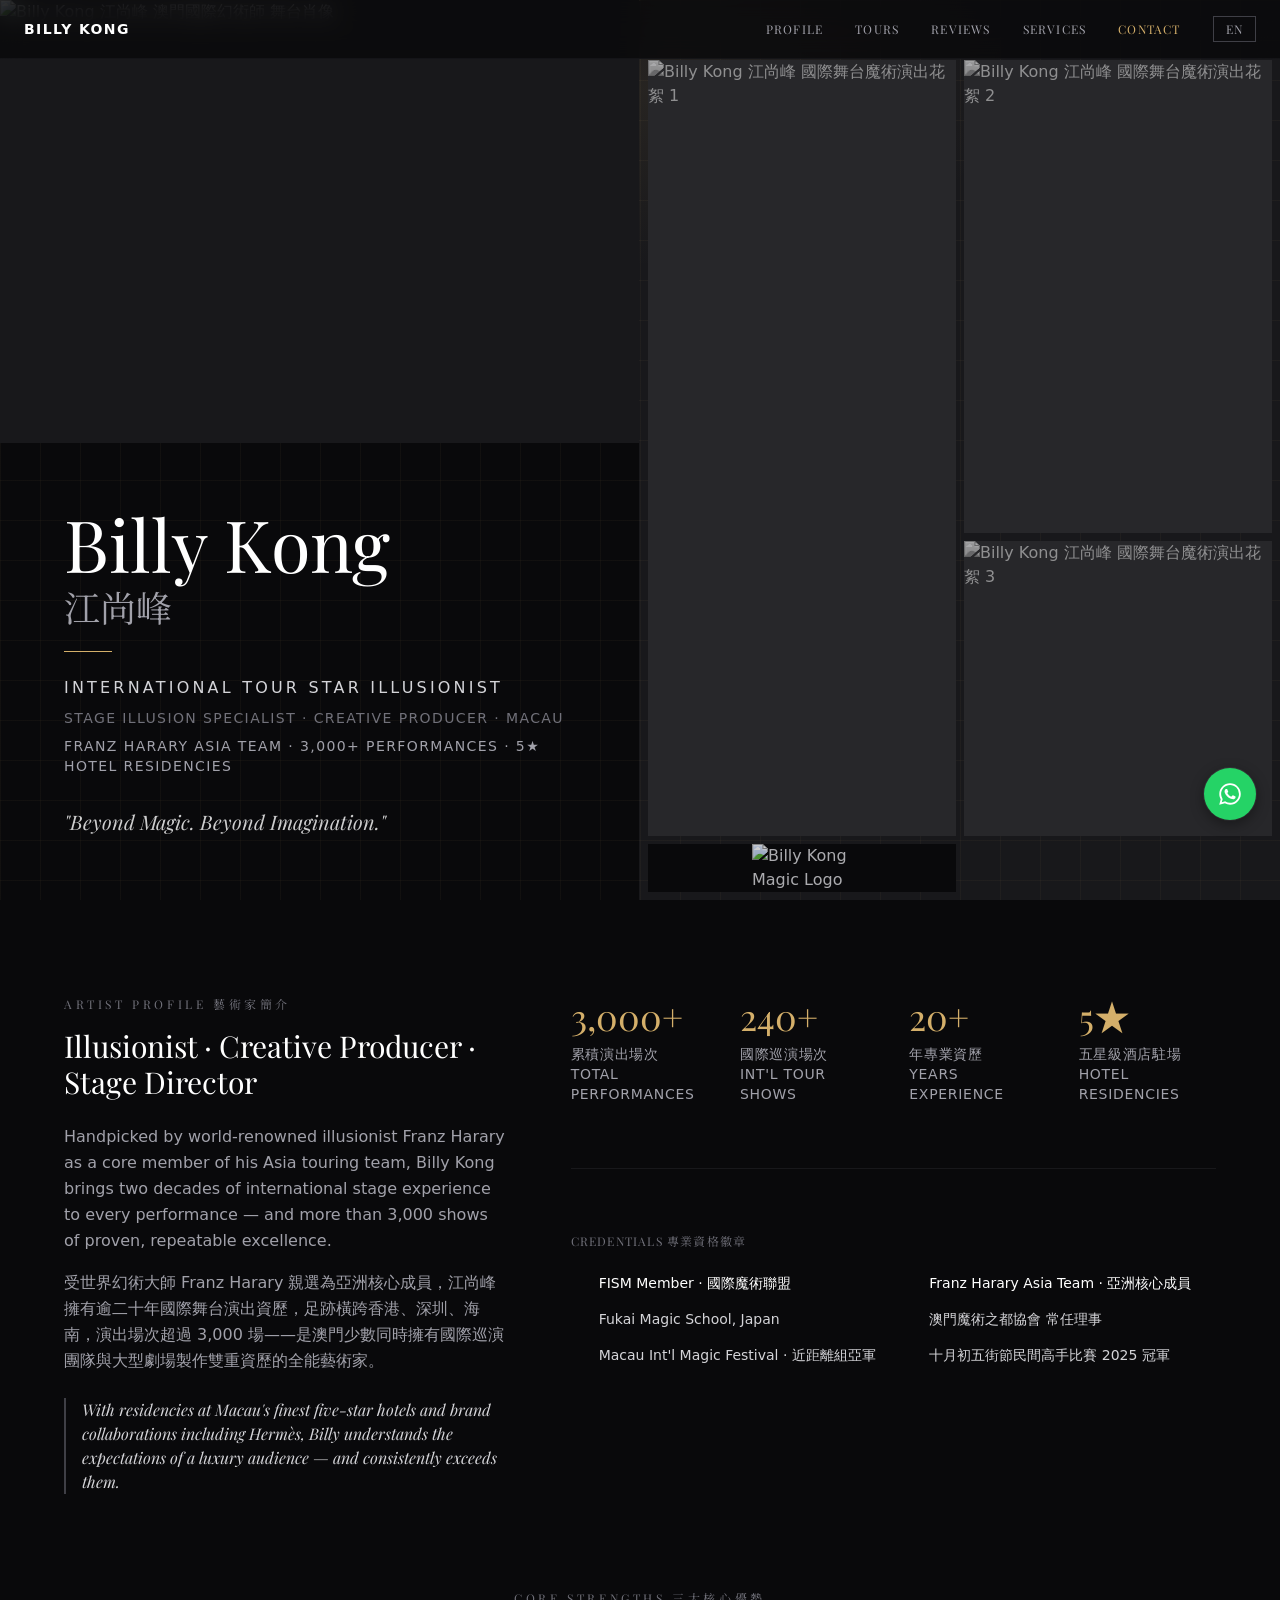
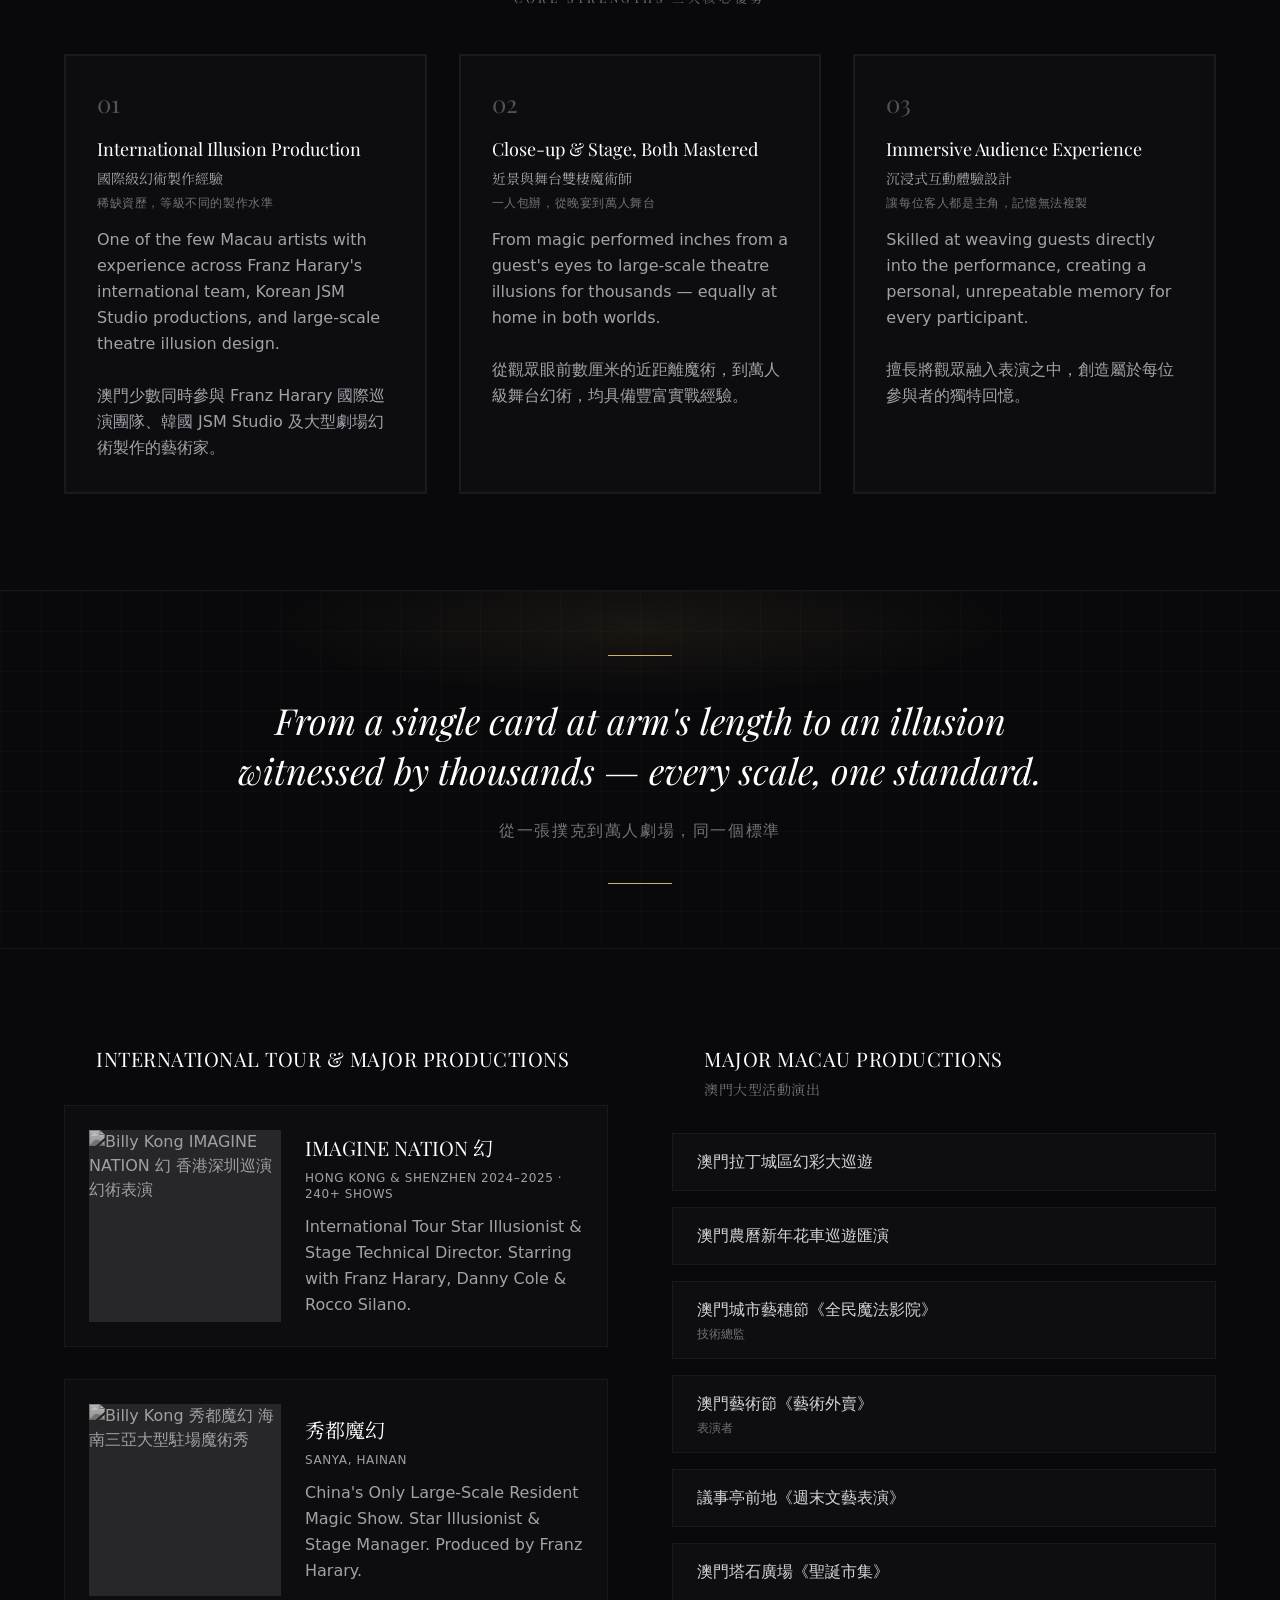
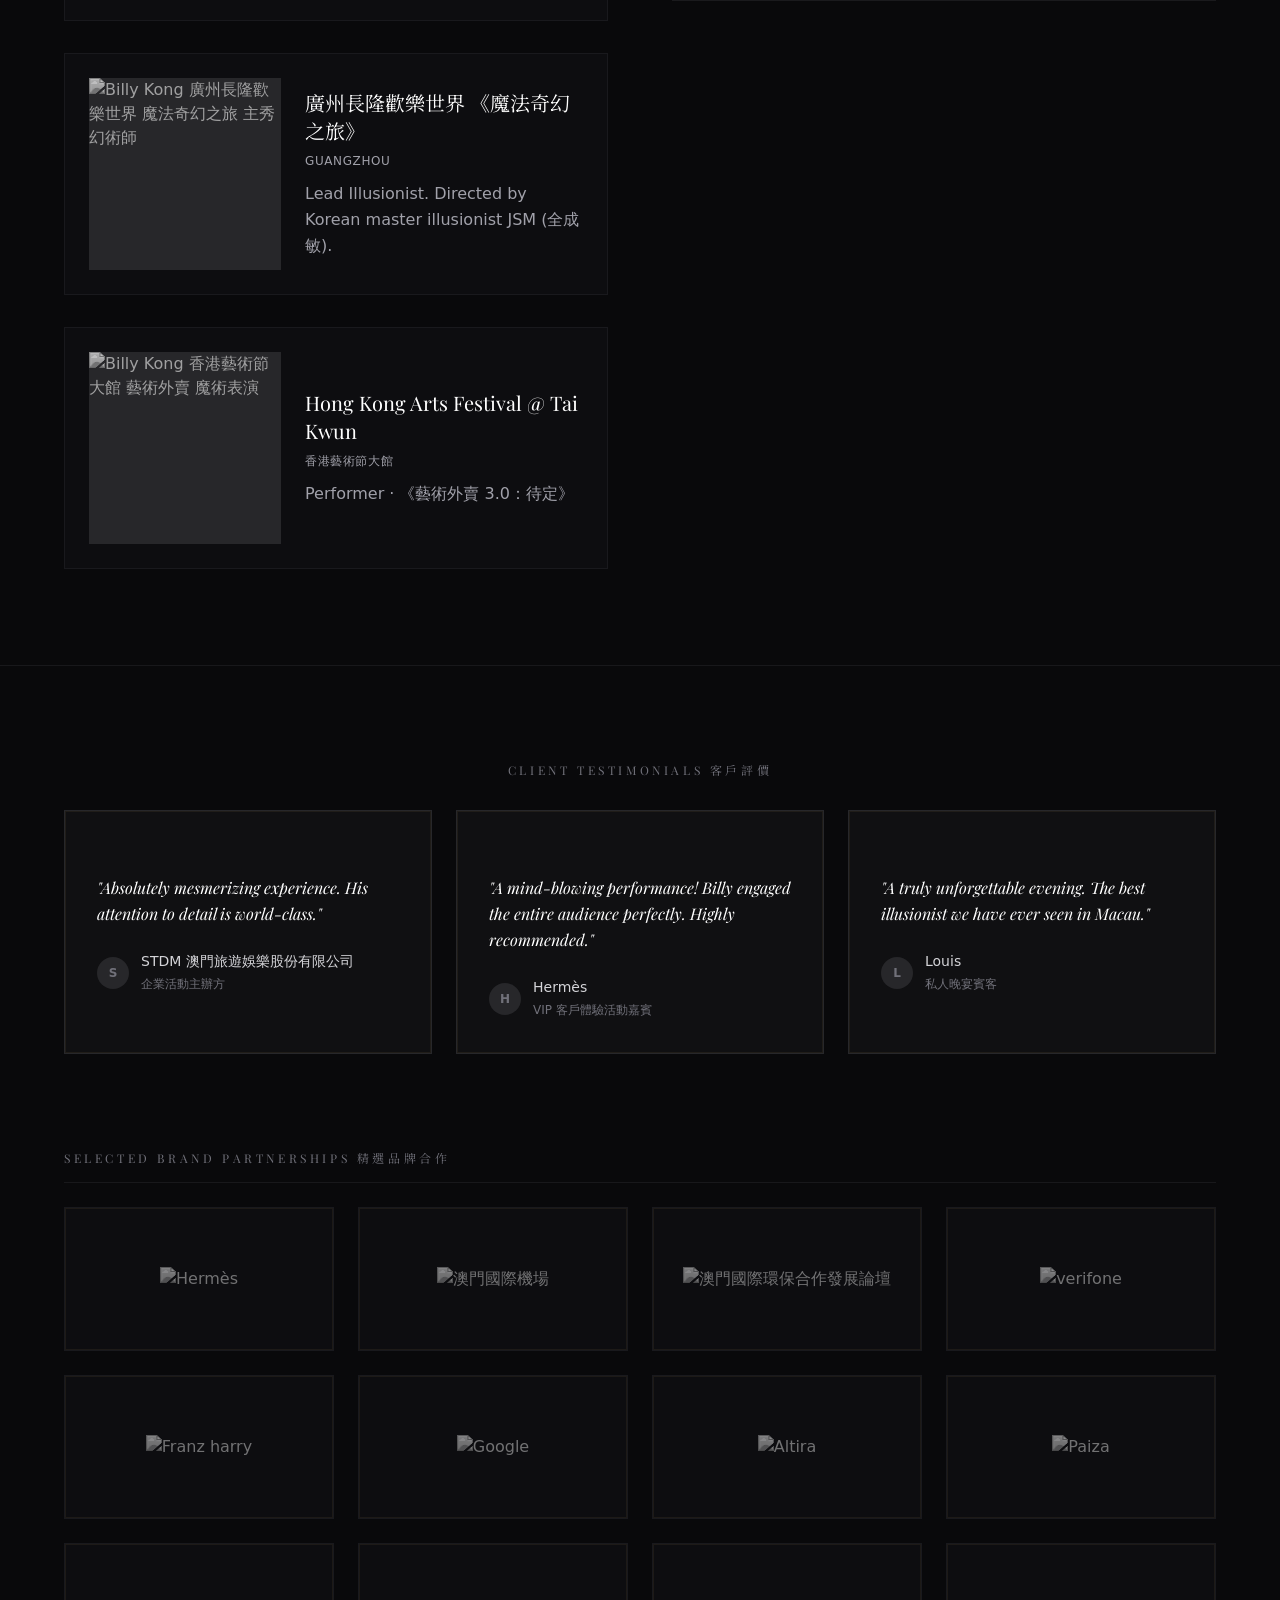
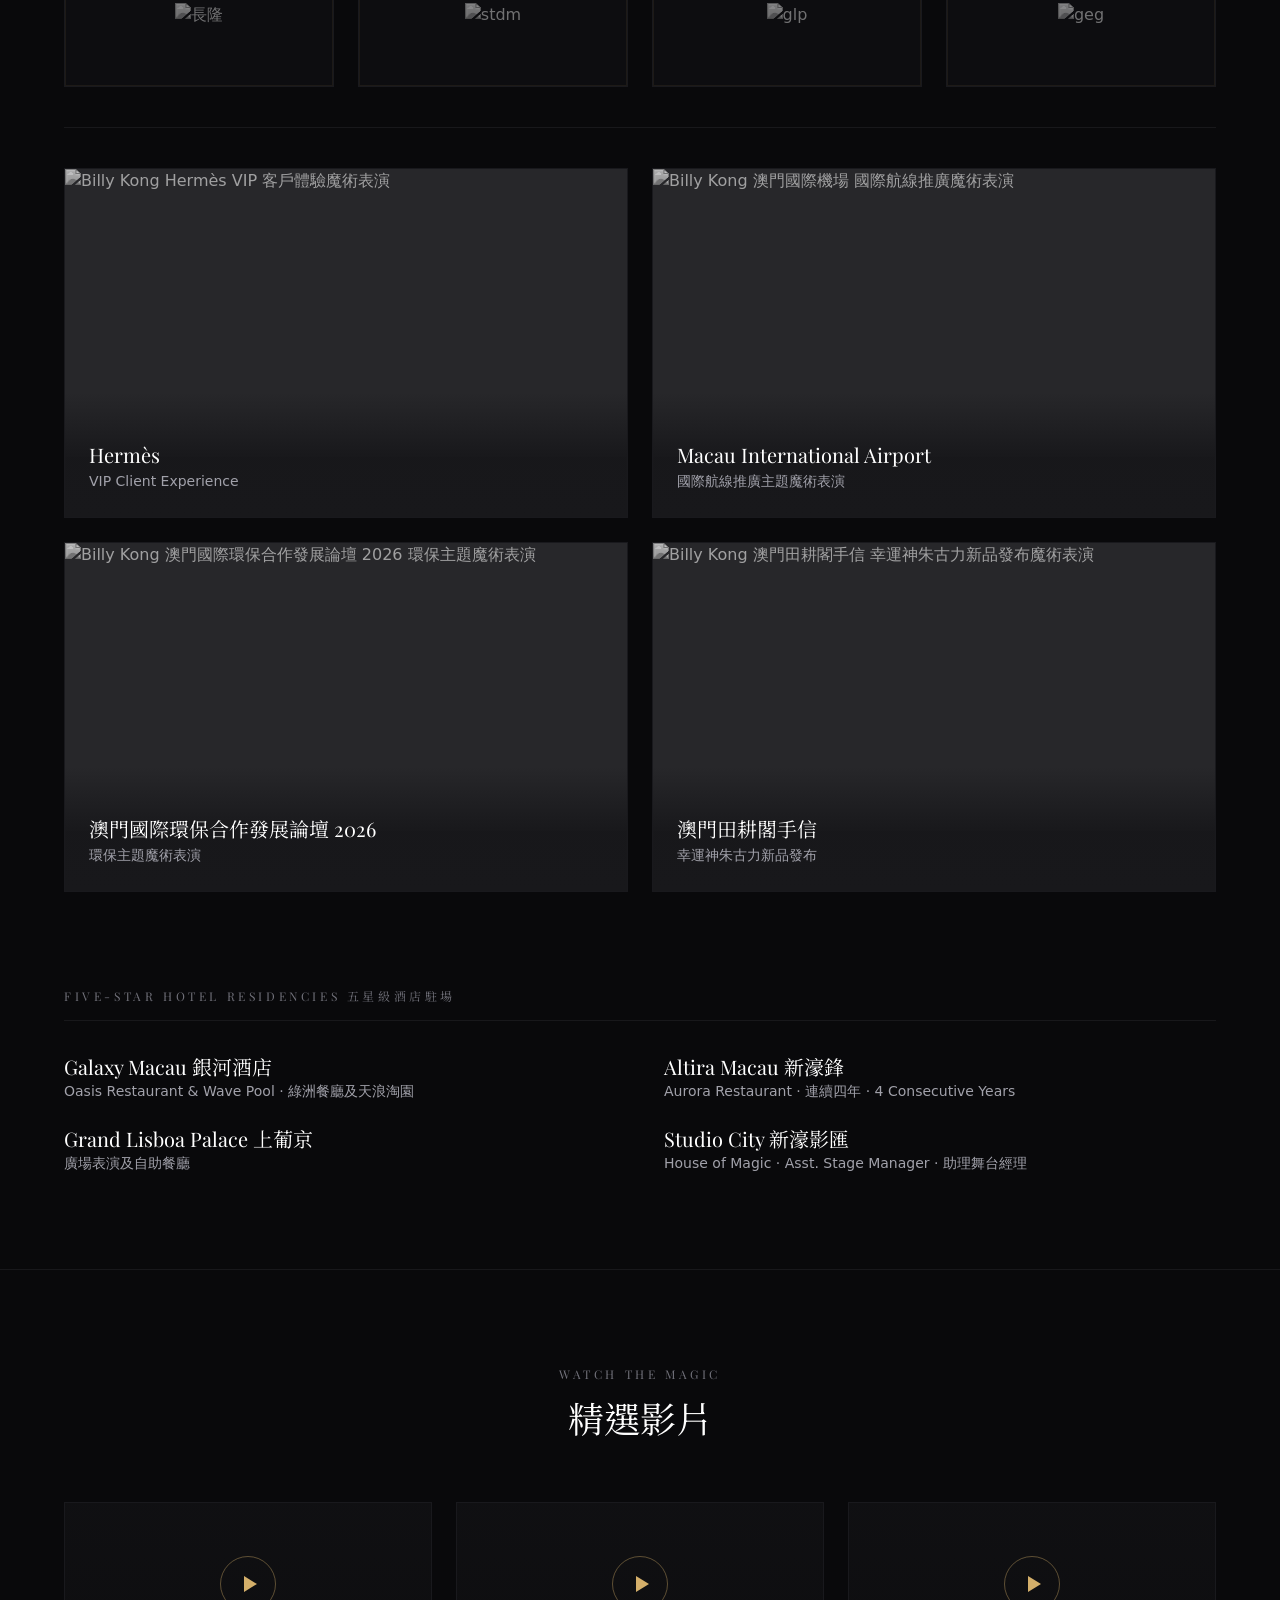
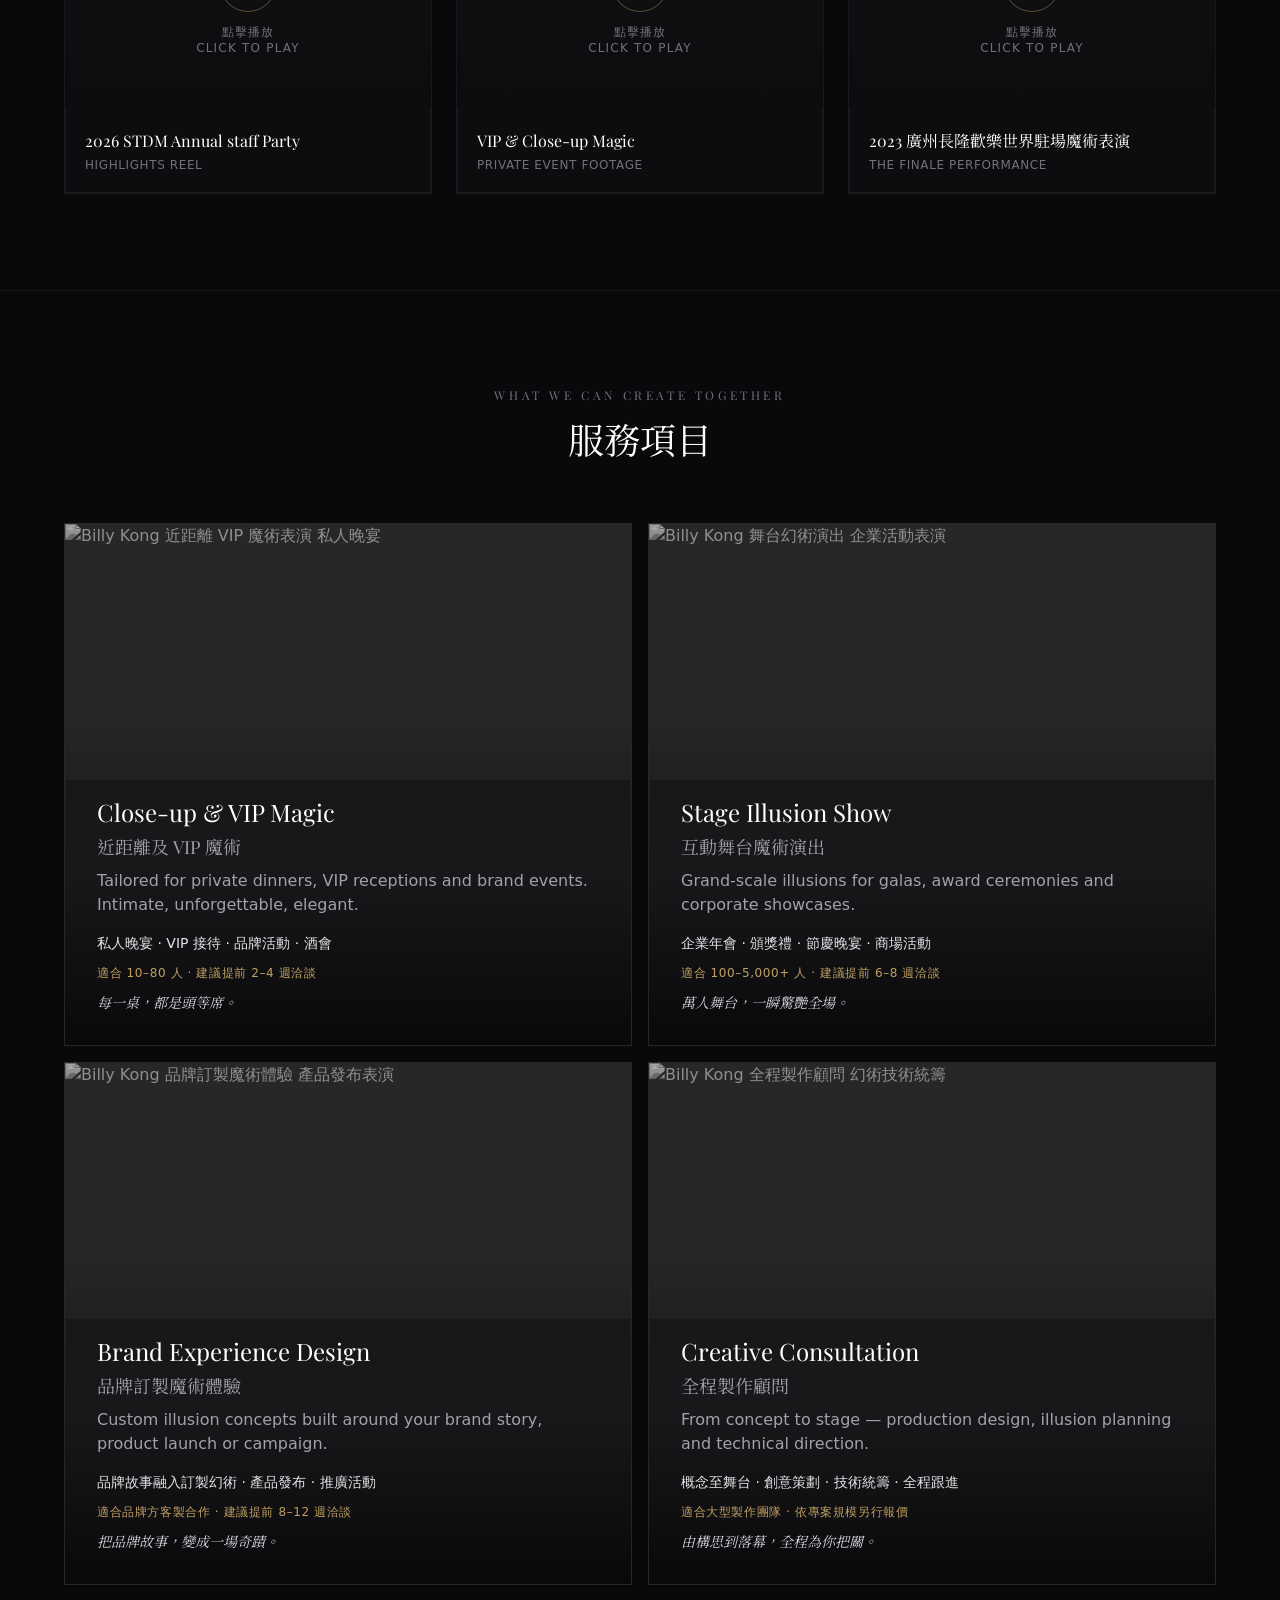
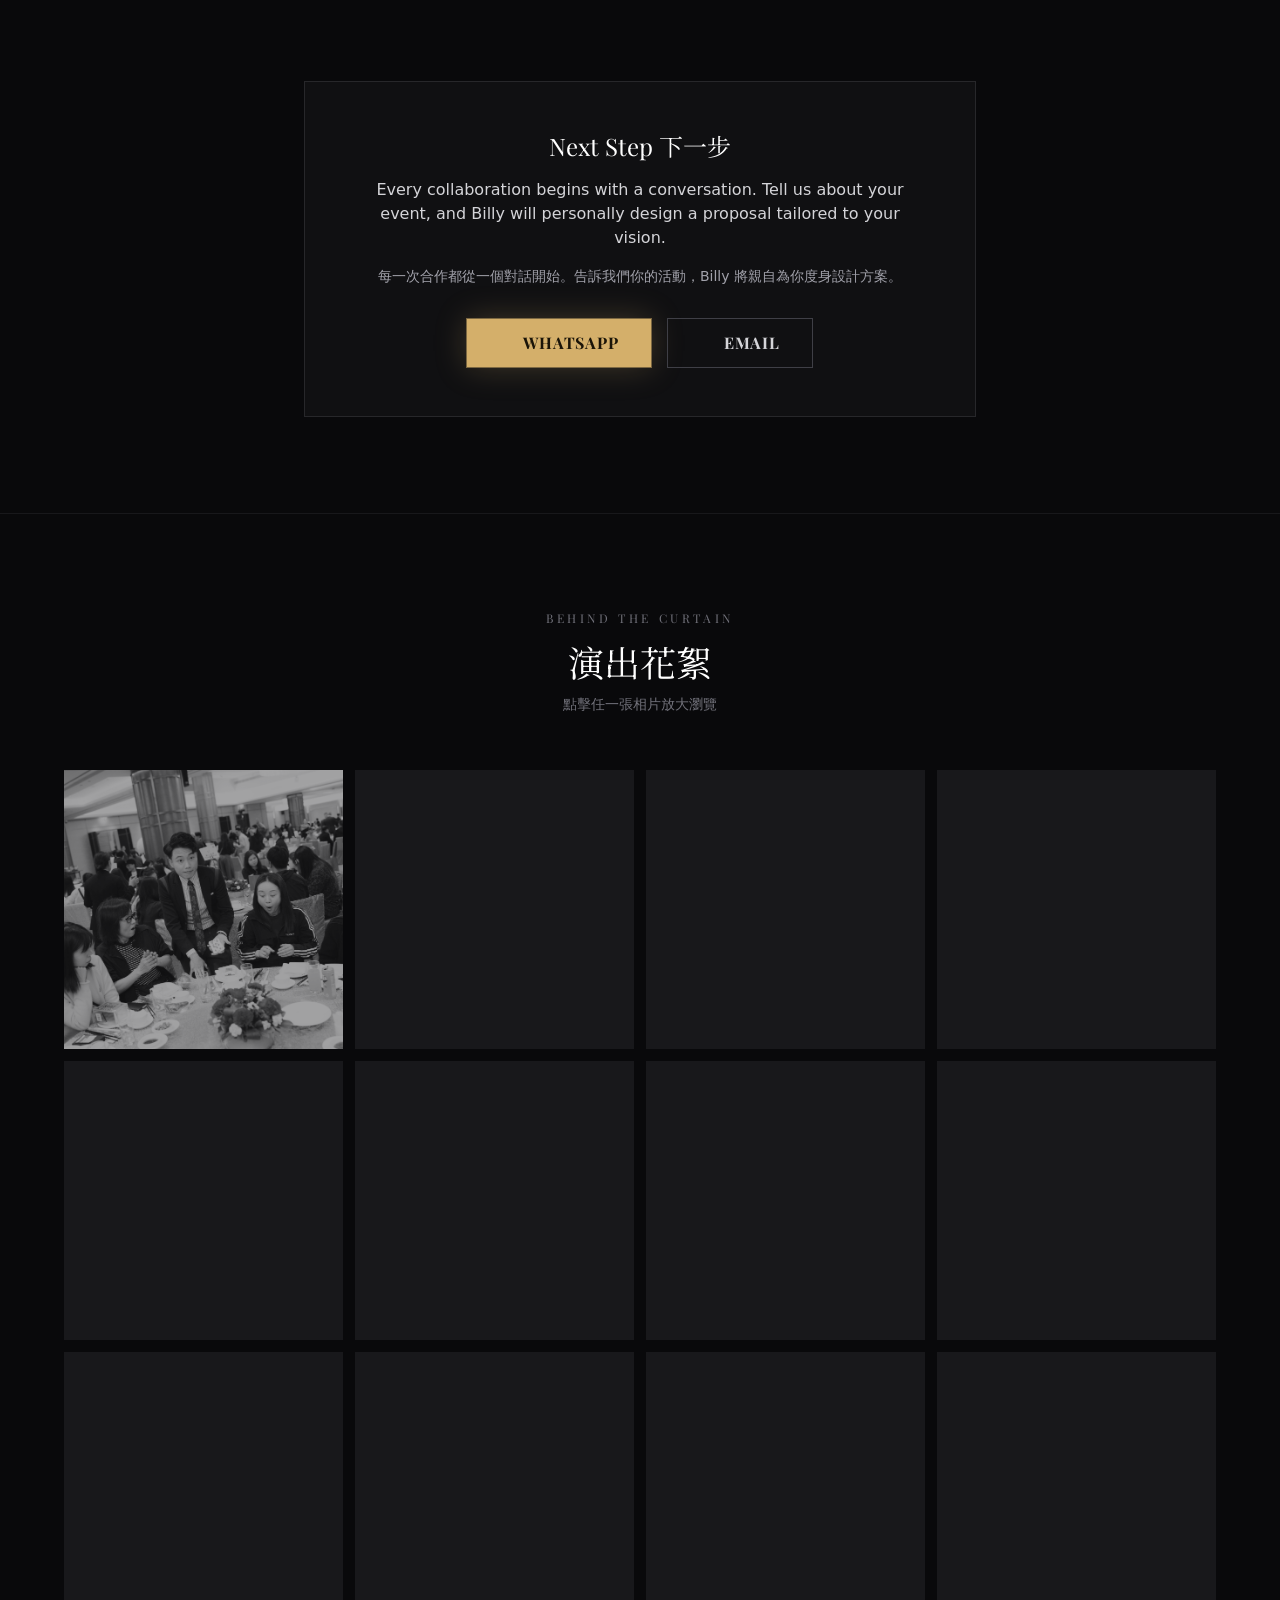
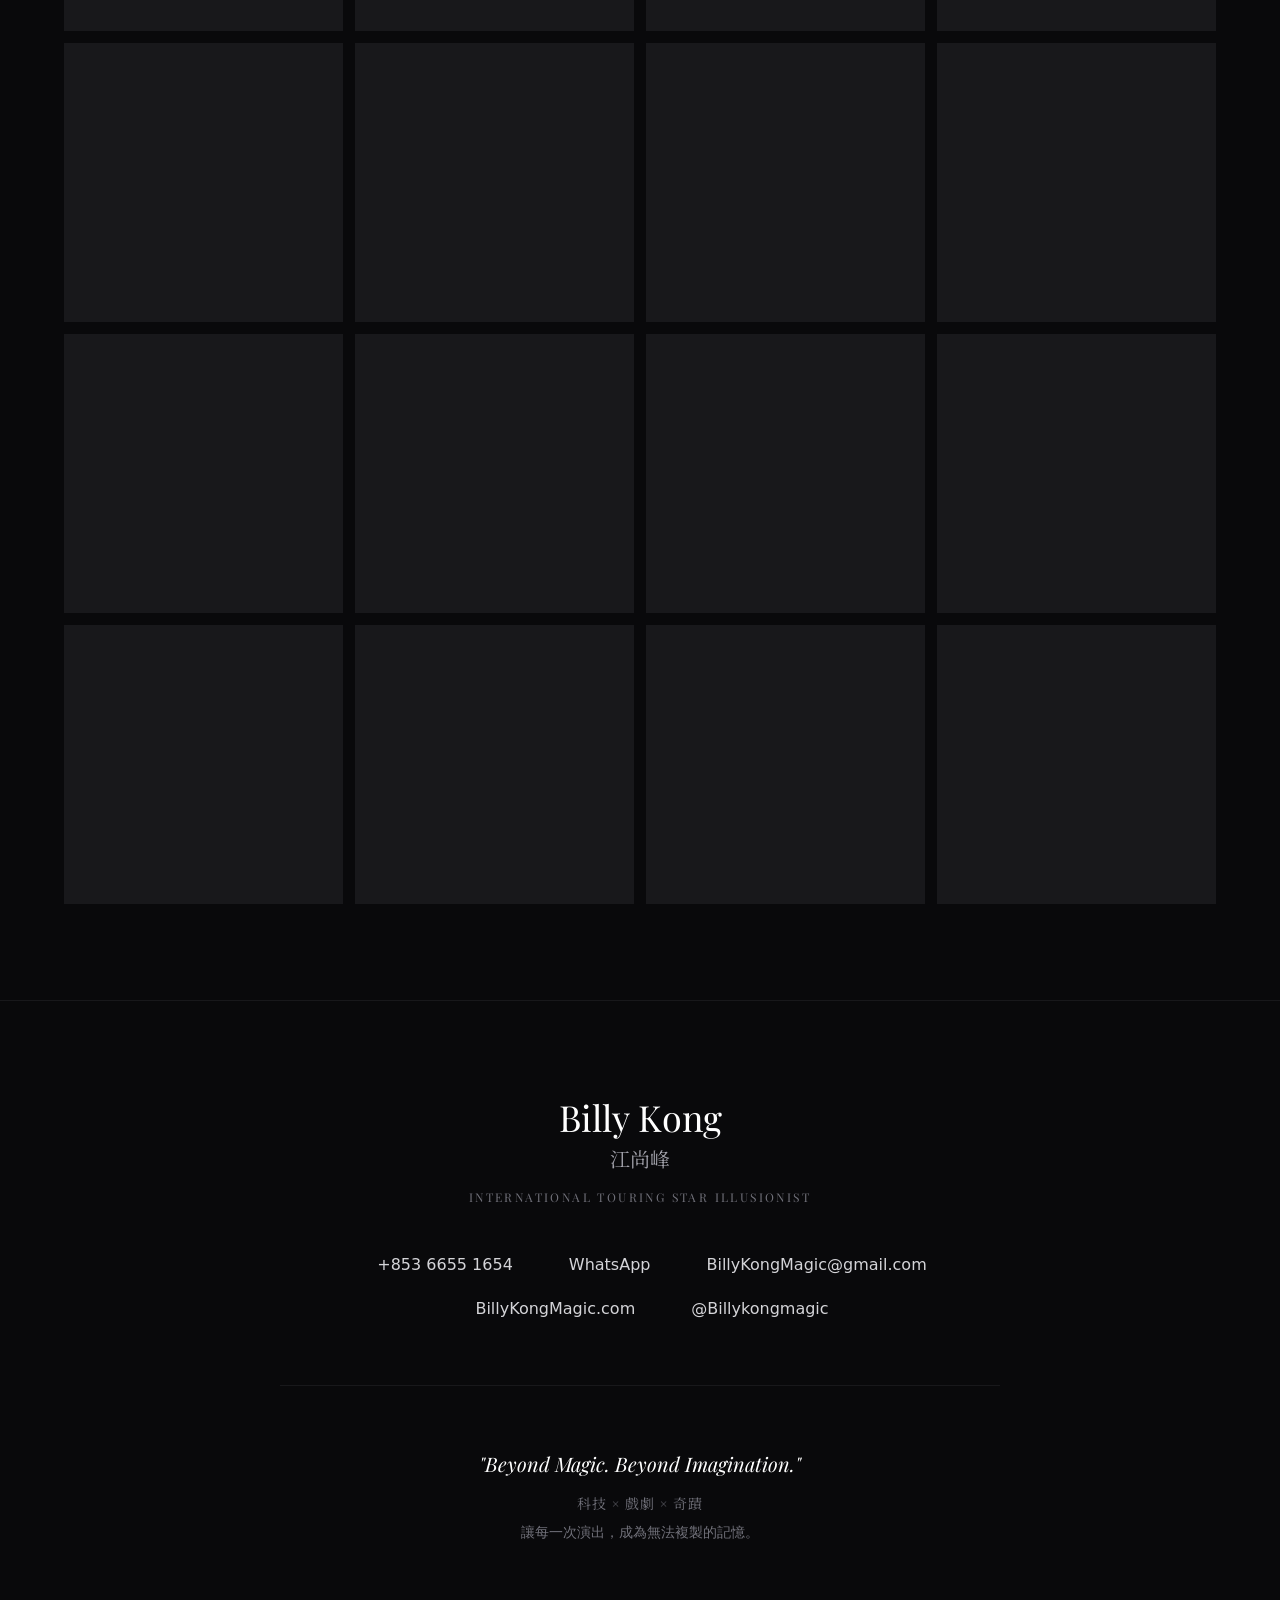
==== commit b7cc9cd7: "Update index.html" ====
--- a/index.html
+++ b/index.html
@@ -585,26 +585,24 @@
       </div>
     </div>
 
-    <!-- 首頁三張預覽圖與 Logo -->
-    <div class="h-auto lg:h-[calc(100vh)] bg-zinc-900 grid grid-cols-2 grid-rows-[1.6fr_1fr] gap-1 lg:gap-2 p-1 lg:p-2 lg:pt-[60px]">
-      <div class="relative overflow-hidden group bg-zinc-800 row-span-2 aspect-square lg:aspect-auto">
+    <!-- 首頁三張預覽圖與 Logo：手機維持等分 2×2，桌面（lg）才套用不對稱跨列效果 -->
+    <div class="h-auto lg:h-[calc(100vh)] bg-zinc-900 grid grid-cols-2 lg:grid-rows-[1.6fr_1fr] gap-1 lg:gap-2 p-1 lg:p-2 lg:pt-[60px]">
+      <div class="relative overflow-hidden group bg-zinc-800 lg:row-span-2 aspect-square lg:aspect-auto">
         <img id="heroGrid1" alt="Billy Kong 江尚峰 國際舞台魔術演出花絮 1" class="hidden absolute inset-0 w-full h-full object-cover reveal-target reveal-opacity-60 opacity-60 grayscale transition-all duration-1000 ease-out" />
       </div>
       <div class="relative overflow-hidden group bg-zinc-800 aspect-square lg:aspect-auto">
         <img id="heroGrid2" alt="Billy Kong 江尚峰 國際舞台魔術演出花絮 2" class="hidden absolute inset-0 w-full h-full object-cover reveal-target reveal-opacity-60 opacity-60 grayscale transition-all duration-1000 ease-out" />
       </div>
-      <div class="grid grid-cols-2 gap-1 lg:gap-2">
-        <div class="relative overflow-hidden group bg-zinc-800 aspect-square lg:aspect-auto">
-          <img id="heroGrid3" alt="Billy Kong 江尚峰 國際舞台魔術演出花絮 3" class="hidden absolute inset-0 w-full h-full object-cover reveal-target reveal-opacity-60 opacity-60 grayscale transition-all duration-1000 ease-out" />
-        </div>
-        <div class="relative overflow-hidden group bg-zinc-950 flex flex-col items-center justify-center aspect-square lg:aspect-auto">
-          <div id="logoFallback" class="text-center p-3 relative z-10">
-            <i data-lucide="sparkles" class="w-6 h-6 mx-auto mb-2 text-zinc-600 group-hover:text-white transition-colors duration-500"></i>
-            <p class="text-[10px] tracking-widest uppercase text-zinc-500 group-hover:text-zinc-300 transition-colors duration-500 font-serif">Premium<br/>Experience</p>
-          </div>
-          <!-- Logo 使用相對定位避免擠壓變形 -->
-          <img id="logo" alt="Billy Kong Magic Logo" class="hidden relative z-20 w-1/2 max-w-[100px] object-contain opacity-80 group-hover:opacity-100 transition-opacity duration-500" />
-        </div>
+      <div class="relative overflow-hidden group bg-zinc-800 aspect-square lg:aspect-auto">
+        <img id="heroGrid3" alt="Billy Kong 江尚峰 國際舞台魔術演出花絮 3" class="hidden absolute inset-0 w-full h-full object-cover reveal-target reveal-opacity-60 opacity-60 grayscale transition-all duration-1000 ease-out" />
+      </div>
+      <div class="relative overflow-hidden group bg-zinc-950 flex flex-col items-center justify-center aspect-square lg:aspect-auto">
+        <div id="logoFallback" class="text-center p-3 relative z-10">
+          <i data-lucide="sparkles" class="w-6 h-6 mx-auto mb-2 text-zinc-600 group-hover:text-white transition-colors duration-500"></i>
+          <p class="text-[10px] tracking-widest uppercase text-zinc-500 group-hover:text-zinc-300 transition-colors duration-500 font-serif">Premium<br/>Experience</p>
+        </div>
+        <!-- Logo 使用相對定位避免擠壓變形 -->
+        <img id="logo" alt="Billy Kong Magic Logo" class="hidden relative z-20 w-1/2 max-w-[100px] object-contain opacity-80 group-hover:opacity-100 transition-opacity duration-500" />
       </div>
     </div>
   </section>
@@ -694,20 +692,18 @@
   </section>
 
   <!-- 🌟 呼吸區：全寬金句，打斷卡片節奏 -->
-  <section class="relative py-20 sm:py-28 lg:py-36 border-t border-zinc-900 overflow-hidden">
+  <section class="relative py-16 sm:py-28 lg:py-36 border-t border-zinc-900 overflow-hidden">
     <div class="blueprint-grid opacity-60"></div>
     <div class="ambient-glow-top"></div>
-    <div class="relative z-10 max-w-4xl mx-auto px-6 text-center">
-      <div class="h-px w-16 bg-gold mx-auto mb-10"></div>
-      <p class="text-2xl sm:text-3xl lg:text-4xl font-serif italic text-white leading-snug">
-        From a single card at arm's length<br class="hidden sm:block" />
-        to an illusion witnessed by thousands —<br class="hidden sm:block" />
-        every scale, one standard.
+    <div class="relative z-10 max-w-3xl lg:max-w-4xl mx-auto px-8 sm:px-6 text-center">
+      <div class="h-px w-10 sm:w-16 bg-gold mx-auto mb-8 sm:mb-10"></div>
+      <p class="text-xl sm:text-3xl lg:text-4xl font-serif italic text-white leading-relaxed sm:leading-snug">
+        From a single card at arm's length to an illusion witnessed by thousands — every scale, one standard.
       </p>
-      <p class="mt-6 text-sm sm:text-base text-zinc-500 tracking-widest uppercase">
+      <p class="mt-5 sm:mt-6 text-xs sm:text-base text-zinc-500 tracking-widest uppercase">
         從一張撲克到萬人劇場，同一個標準
       </p>
-      <div class="h-px w-16 bg-gold mx-auto mt-10"></div>
+      <div class="h-px w-10 sm:w-16 bg-gold mx-auto mt-8 sm:mt-10"></div>
     </div>
   </section>
 
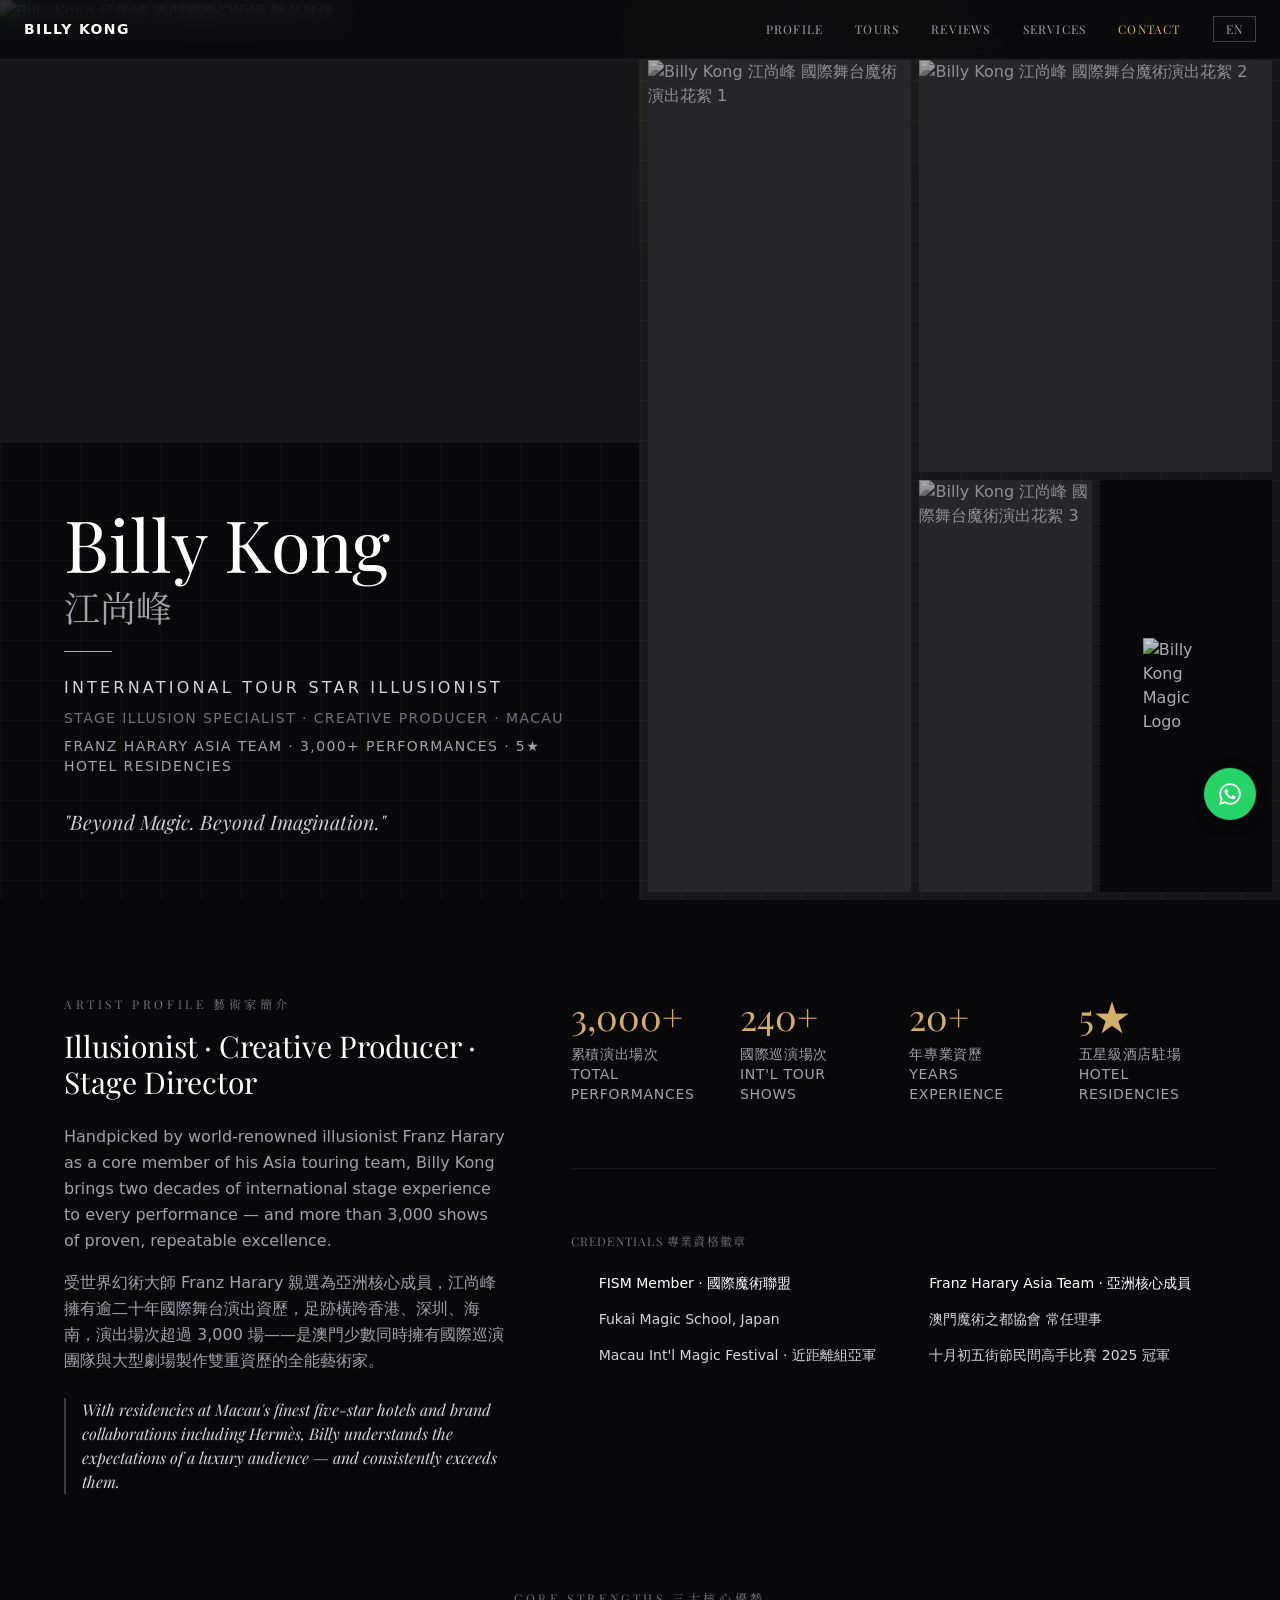
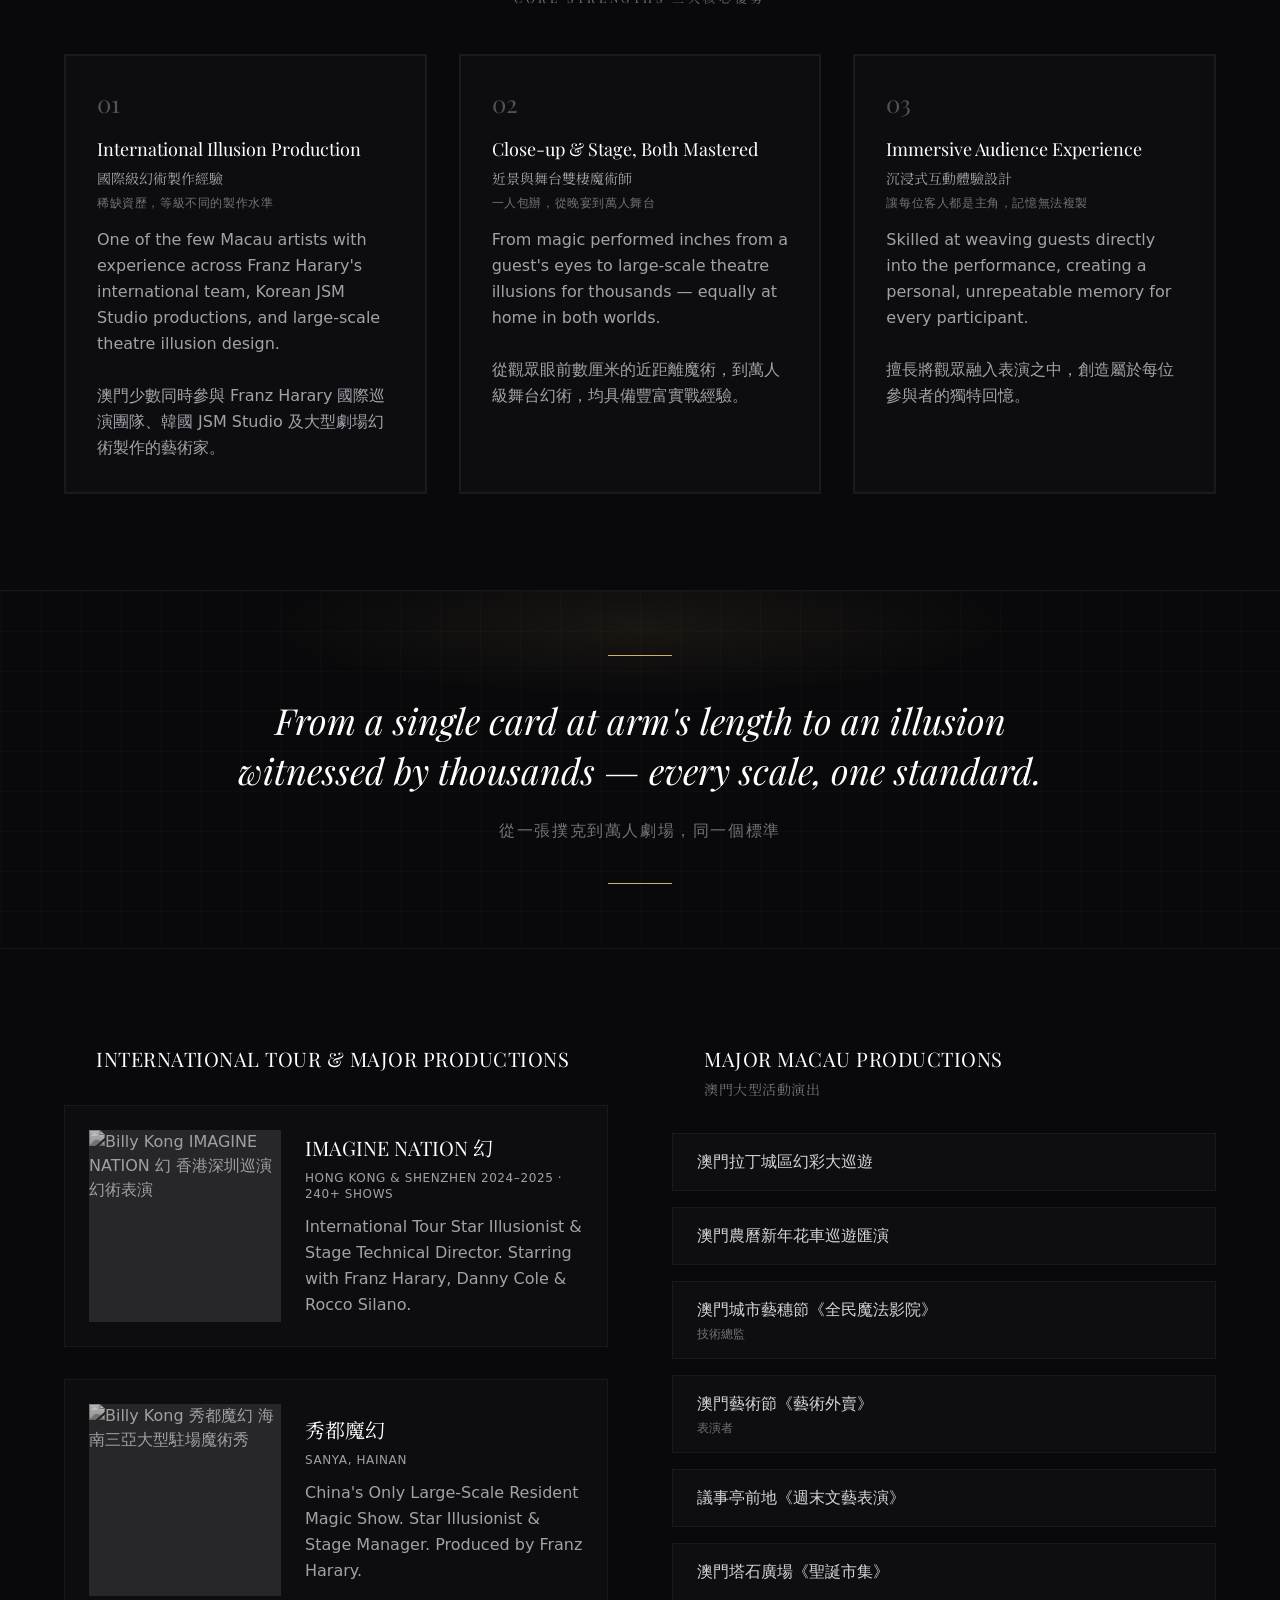
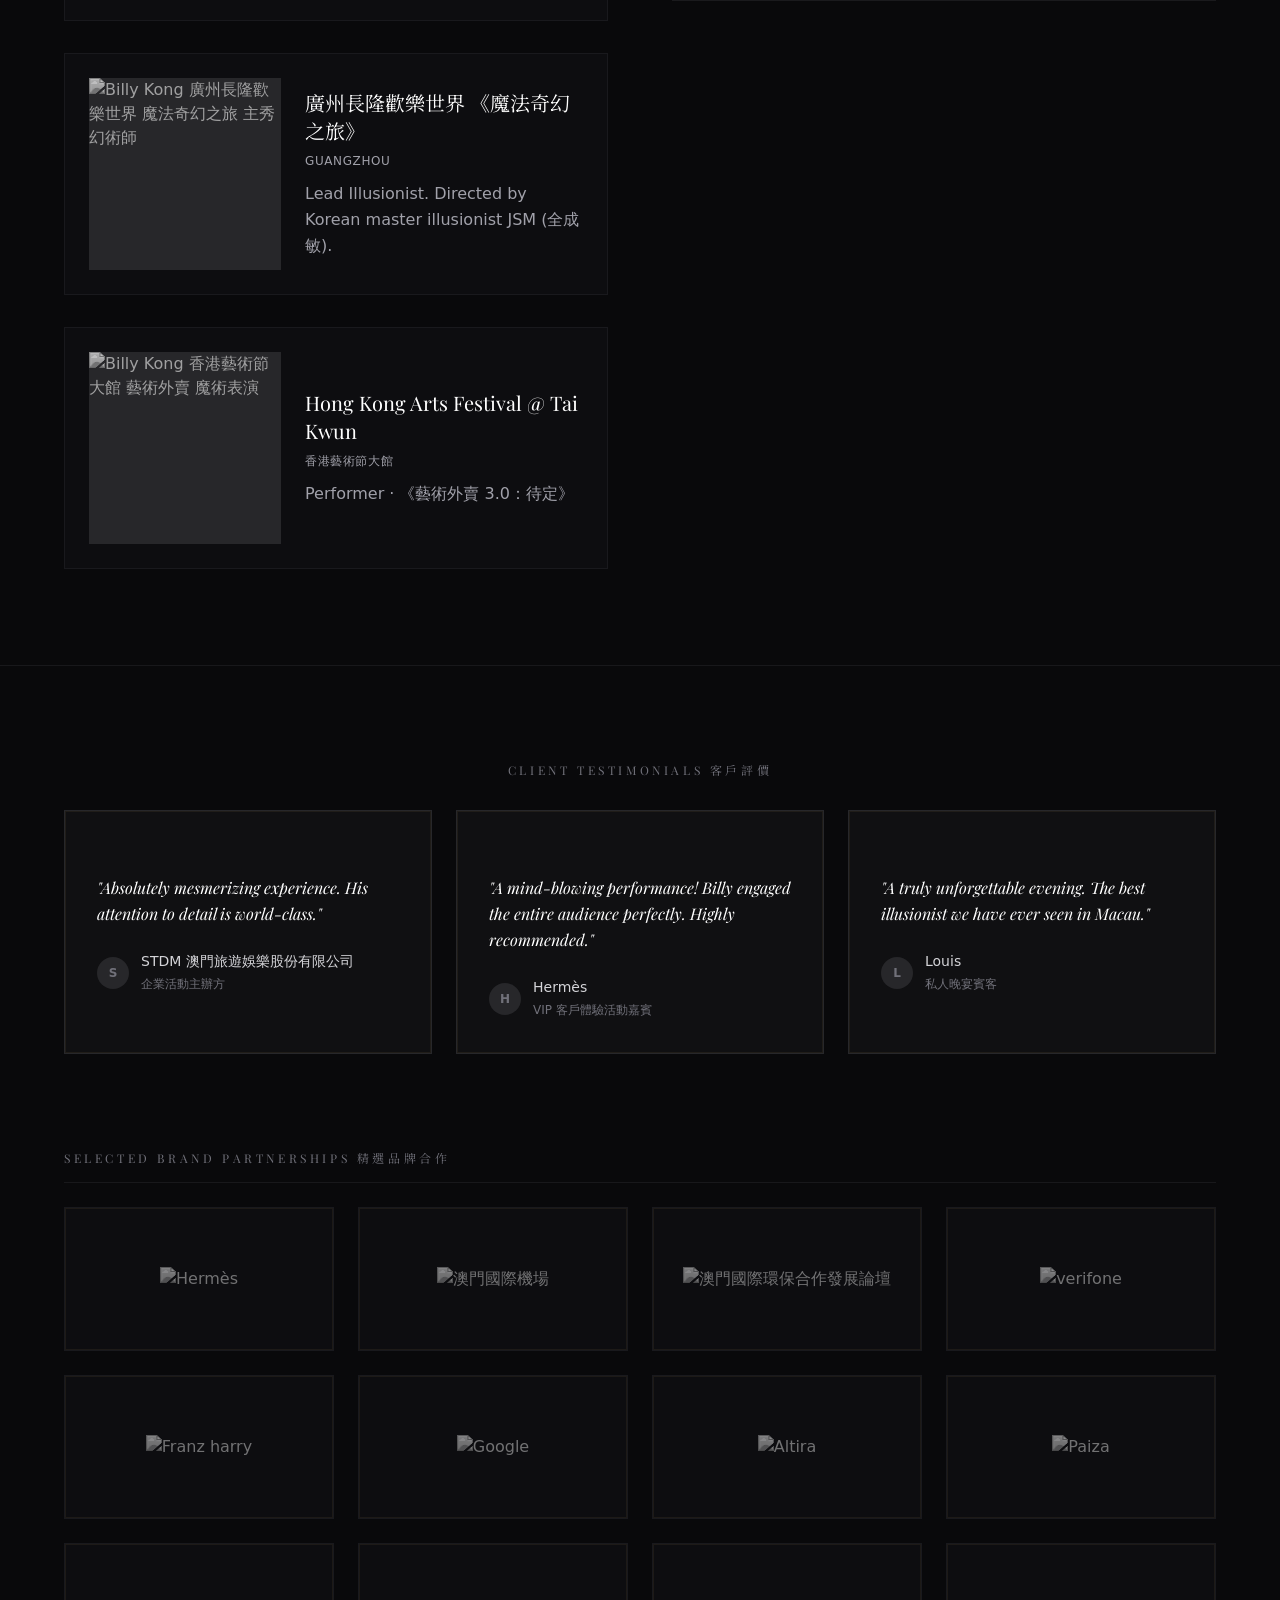
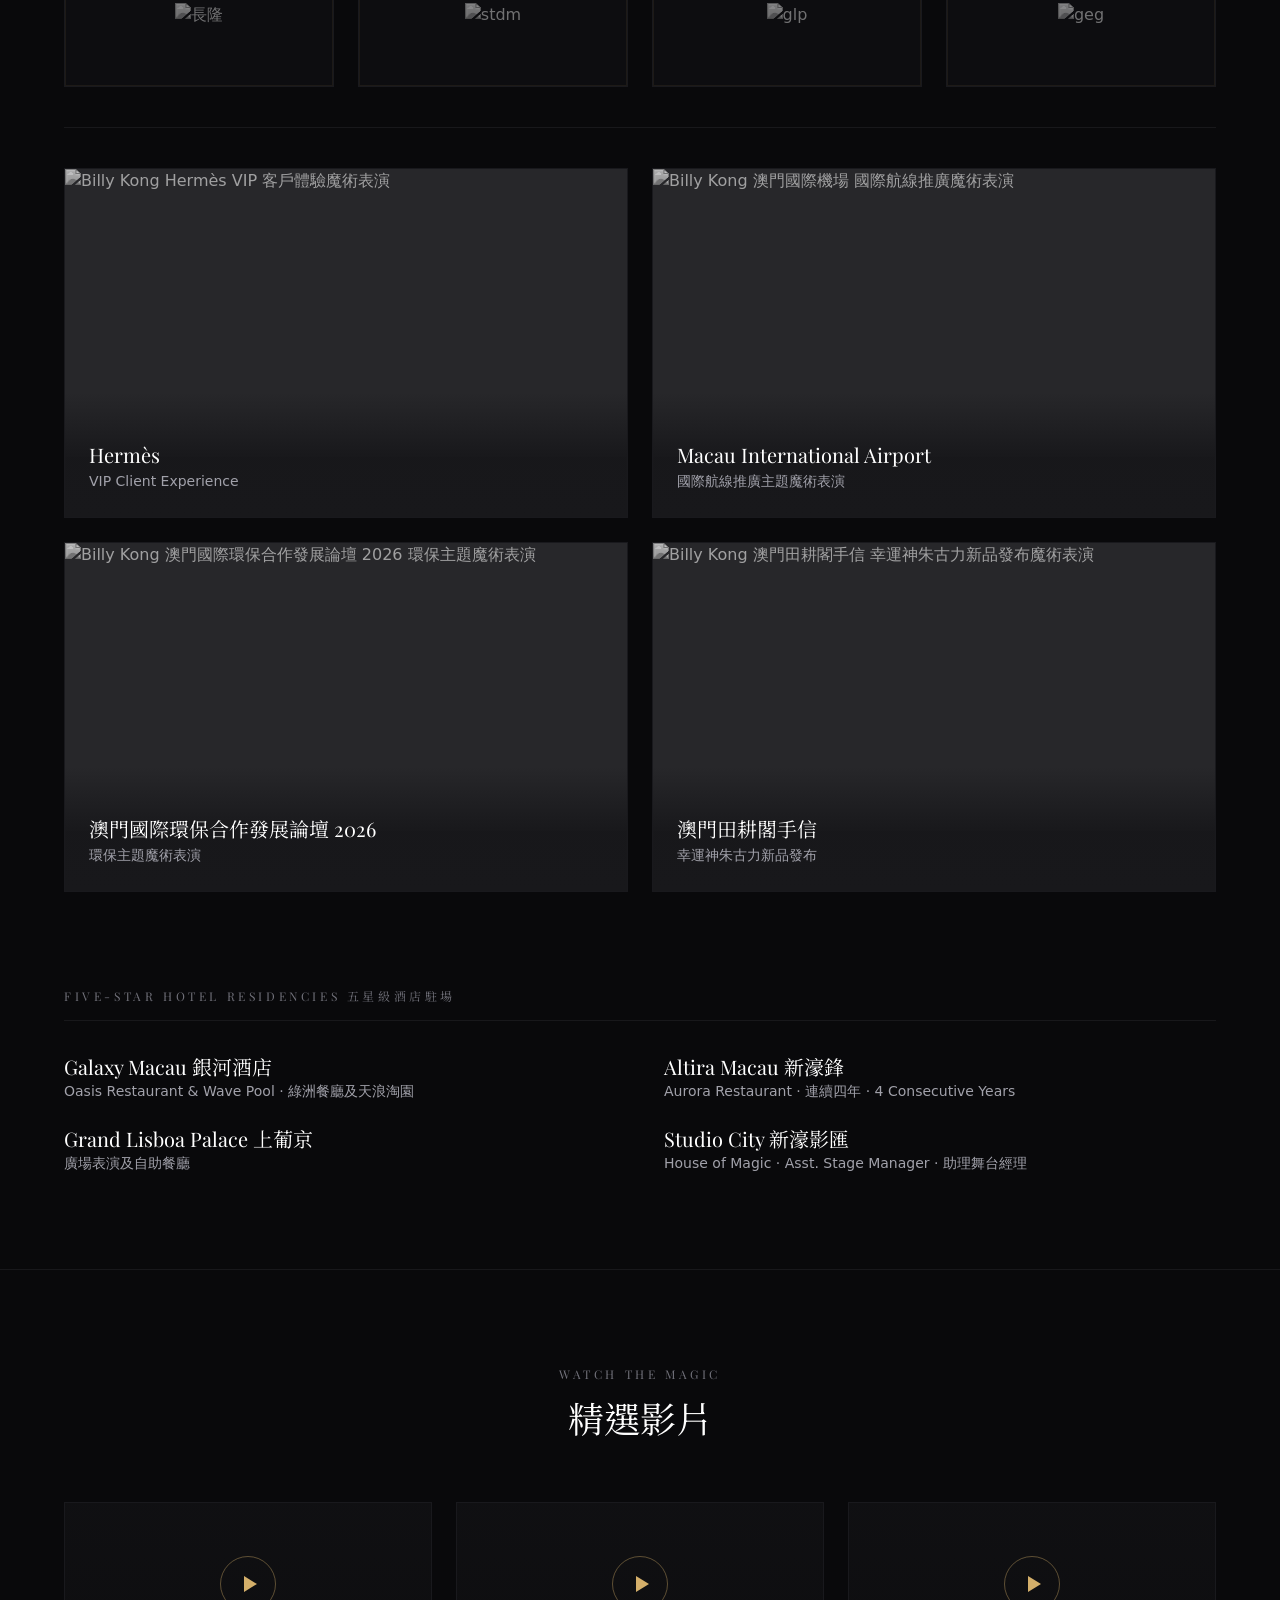
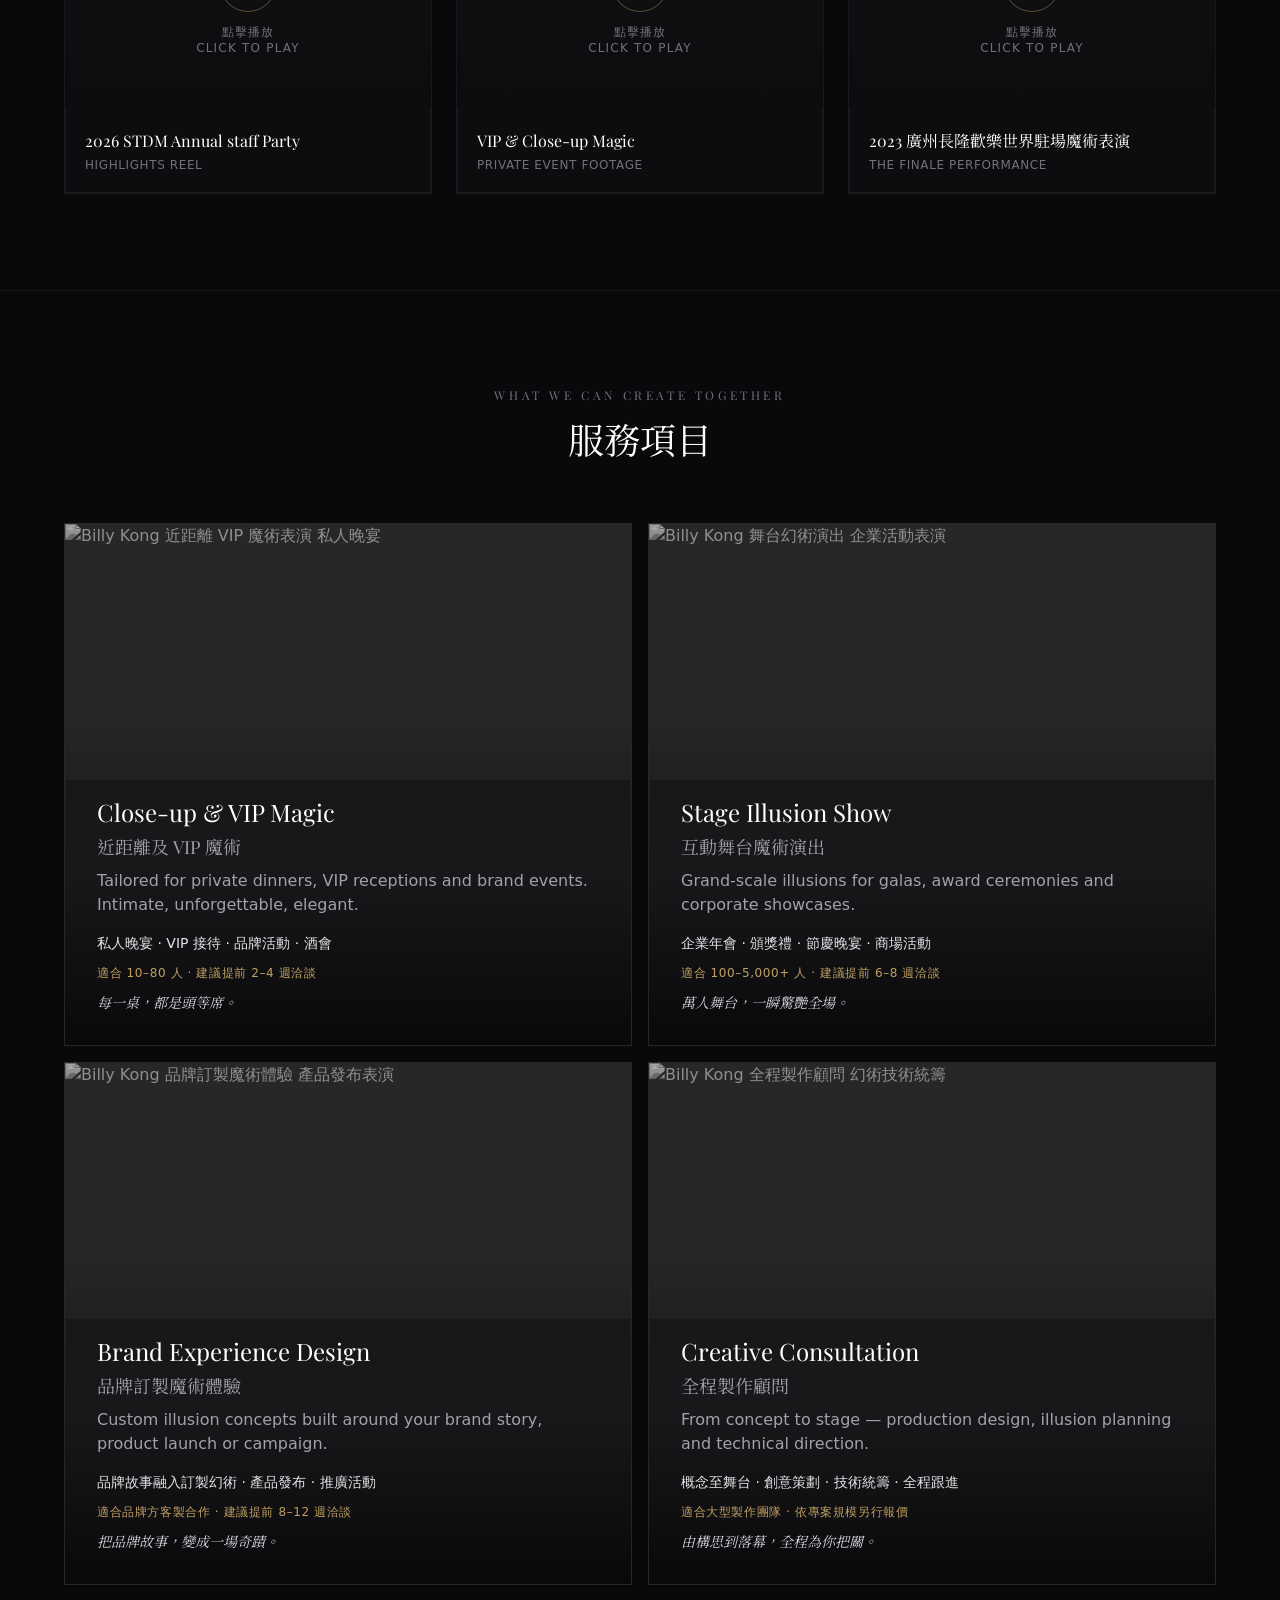
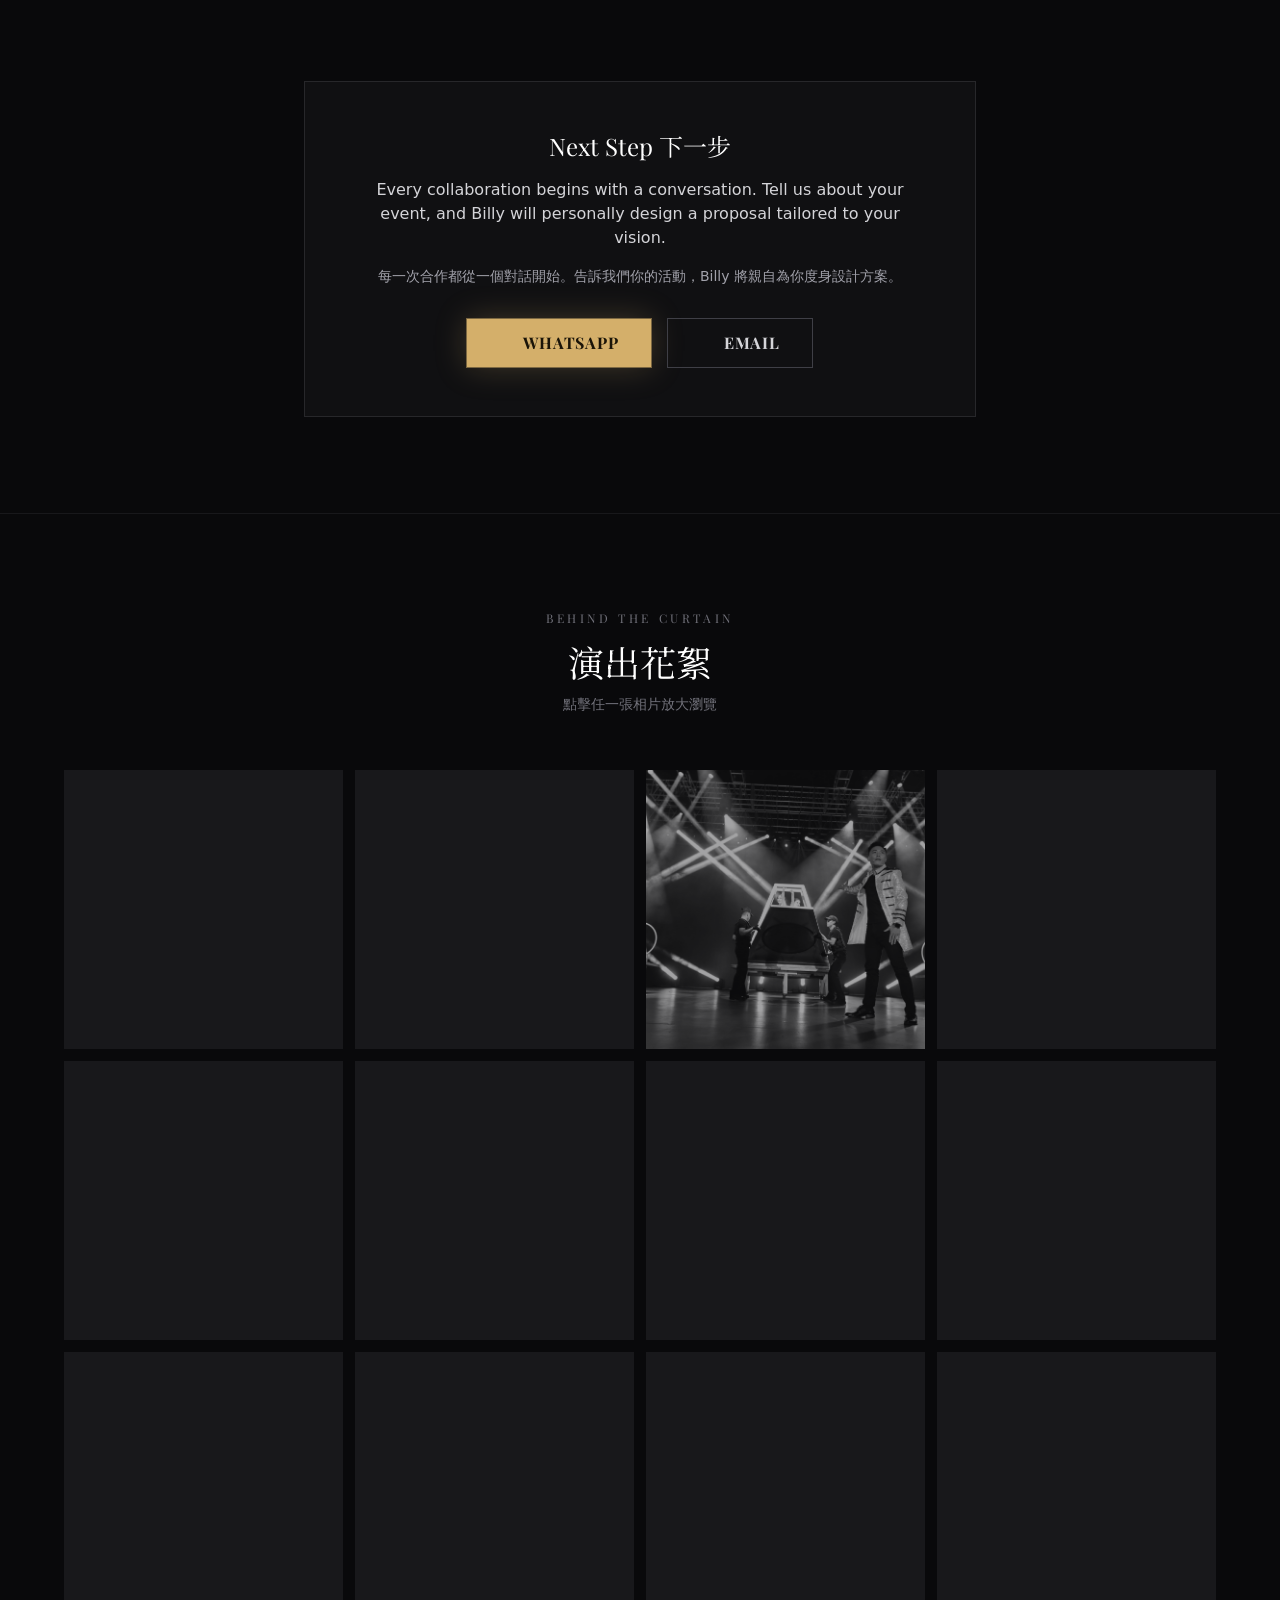
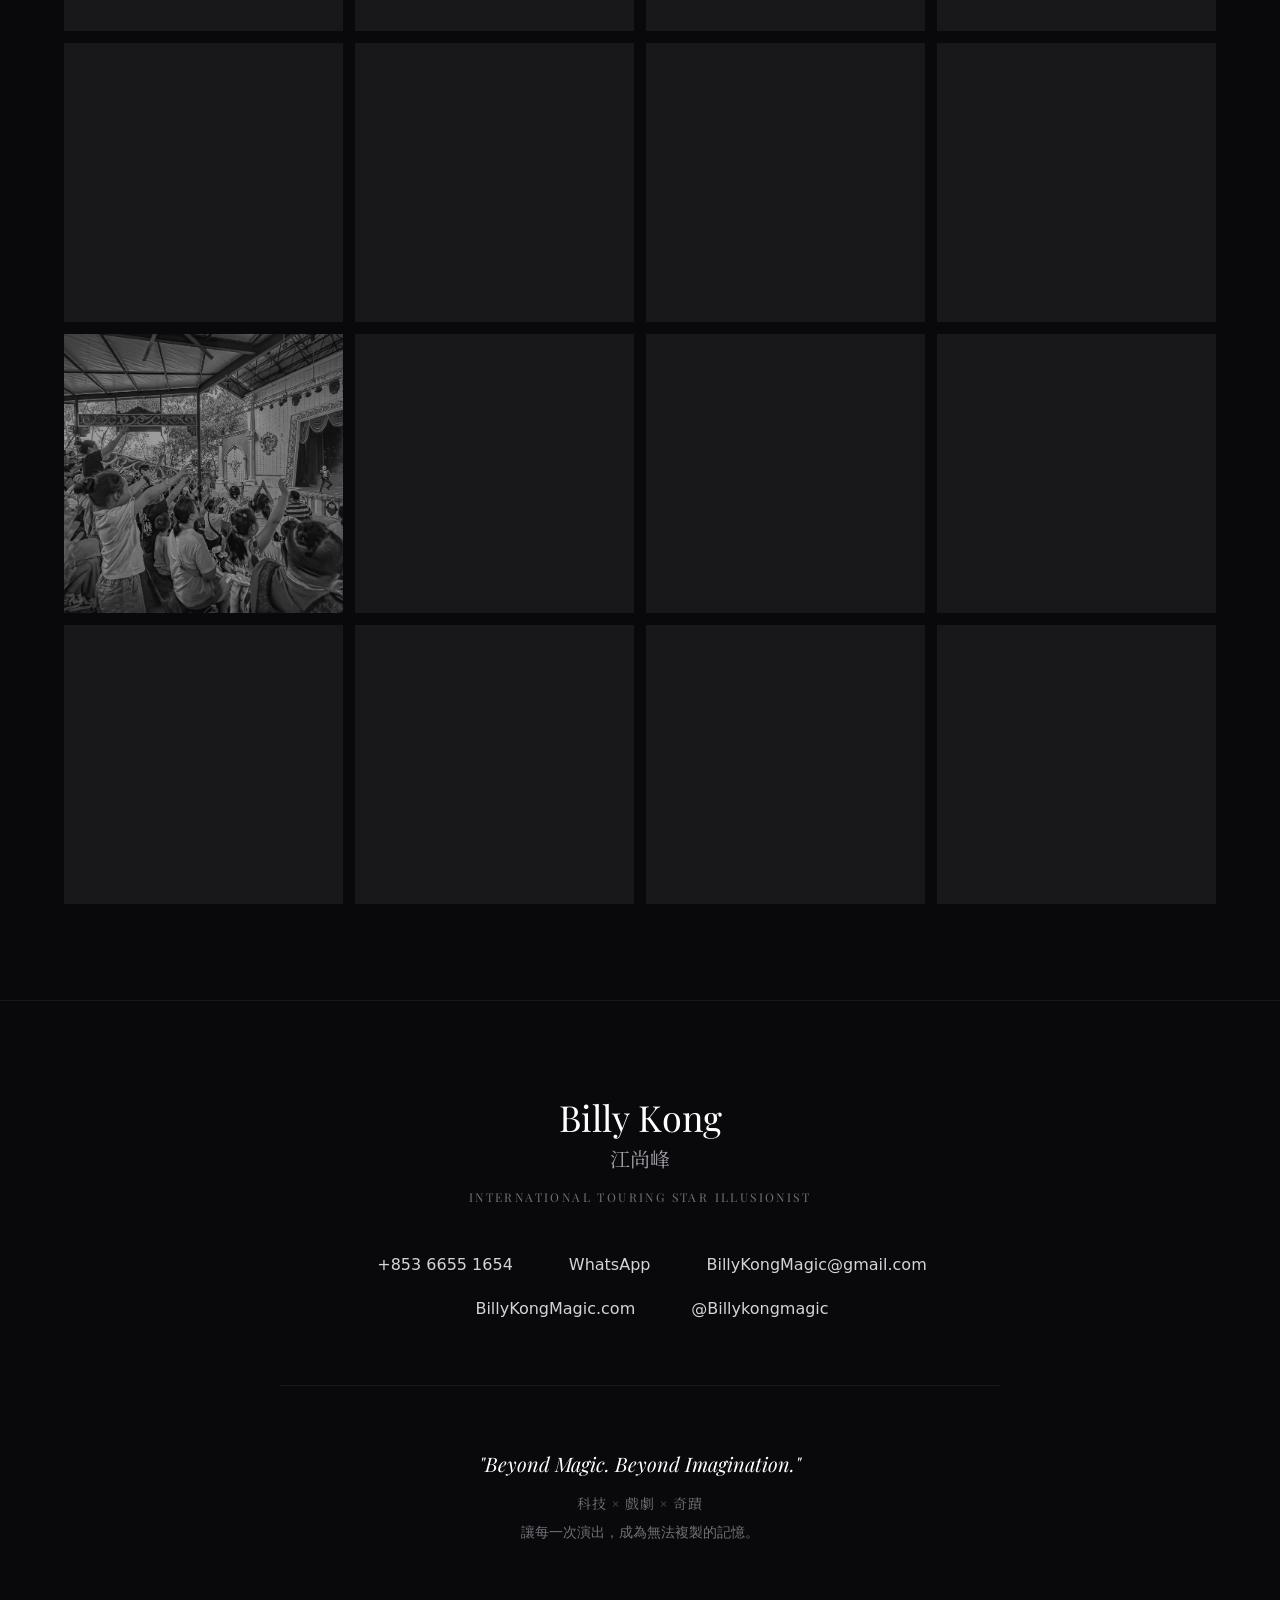
==== commit e3ff7a01: "Update index.html" ====
--- a/index.html
+++ b/index.html
@@ -238,6 +238,30 @@
 
     .logo-cell { position: relative; }
     .logo-cell img { position: absolute; }
+
+    /* 🌟 Hero 四宮格：改用 grid-template-areas 明確指定版位，避免 row-span 在格數不足時溢出到隱藏第三列 */
+    .hero-grid {
+      display: grid;
+      grid-template-columns: repeat(2, 1fr);
+      grid-template-rows: repeat(2, 1fr);
+      grid-template-areas:
+        "a b"
+        "c d";
+    }
+    .hero-grid .hg-a { grid-area: a; }
+    .hero-grid .hg-b { grid-area: b; }
+    .hero-grid .hg-c { grid-area: c; }
+    .hero-grid .hg-d { grid-area: d; }
+    @media (min-width: 1024px) {
+      .hero-grid {
+        height: 100%;
+        grid-template-columns: 1.3fr 0.85fr 0.85fr;
+        grid-template-rows: 1fr 1fr;
+        grid-template-areas:
+          "a b b"
+          "a c d";
+      }
+    }
   </style>
 
   <script>
@@ -585,18 +609,18 @@
       </div>
     </div>
 
-    <!-- 首頁三張預覽圖與 Logo：手機維持等分 2×2，桌面（lg）才套用不對稱跨列效果 -->
-    <div class="h-auto lg:h-[calc(100vh)] bg-zinc-900 grid grid-cols-2 lg:grid-rows-[1.6fr_1fr] gap-1 lg:gap-2 p-1 lg:p-2 lg:pt-[60px]">
-      <div class="relative overflow-hidden group bg-zinc-800 lg:row-span-2 aspect-square lg:aspect-auto">
+    <!-- 首頁三張預覽圖與 Logo：grid-template-areas 明確版位，手機等分 2×2，桌面（lg）左側大圖＋右側上下分割 -->
+    <div class="hero-grid h-auto lg:h-[calc(100vh)] bg-zinc-900 gap-1 lg:gap-2 p-1 lg:p-2 lg:pt-[60px]">
+      <div class="hg-a relative overflow-hidden group bg-zinc-800 aspect-square lg:aspect-auto">
         <img id="heroGrid1" alt="Billy Kong 江尚峰 國際舞台魔術演出花絮 1" class="hidden absolute inset-0 w-full h-full object-cover reveal-target reveal-opacity-60 opacity-60 grayscale transition-all duration-1000 ease-out" />
       </div>
-      <div class="relative overflow-hidden group bg-zinc-800 aspect-square lg:aspect-auto">
+      <div class="hg-b relative overflow-hidden group bg-zinc-800 aspect-square lg:aspect-auto">
         <img id="heroGrid2" alt="Billy Kong 江尚峰 國際舞台魔術演出花絮 2" class="hidden absolute inset-0 w-full h-full object-cover reveal-target reveal-opacity-60 opacity-60 grayscale transition-all duration-1000 ease-out" />
       </div>
-      <div class="relative overflow-hidden group bg-zinc-800 aspect-square lg:aspect-auto">
+      <div class="hg-c relative overflow-hidden group bg-zinc-800 aspect-square lg:aspect-auto">
         <img id="heroGrid3" alt="Billy Kong 江尚峰 國際舞台魔術演出花絮 3" class="hidden absolute inset-0 w-full h-full object-cover reveal-target reveal-opacity-60 opacity-60 grayscale transition-all duration-1000 ease-out" />
       </div>
-      <div class="relative overflow-hidden group bg-zinc-950 flex flex-col items-center justify-center aspect-square lg:aspect-auto">
+      <div class="hg-d relative overflow-hidden group bg-zinc-950 flex flex-col items-center justify-center aspect-square lg:aspect-auto">
         <div id="logoFallback" class="text-center p-3 relative z-10">
           <i data-lucide="sparkles" class="w-6 h-6 mx-auto mb-2 text-zinc-600 group-hover:text-white transition-colors duration-500"></i>
           <p class="text-[10px] tracking-widest uppercase text-zinc-500 group-hover:text-zinc-300 transition-colors duration-500 font-serif">Premium<br/>Experience</p>
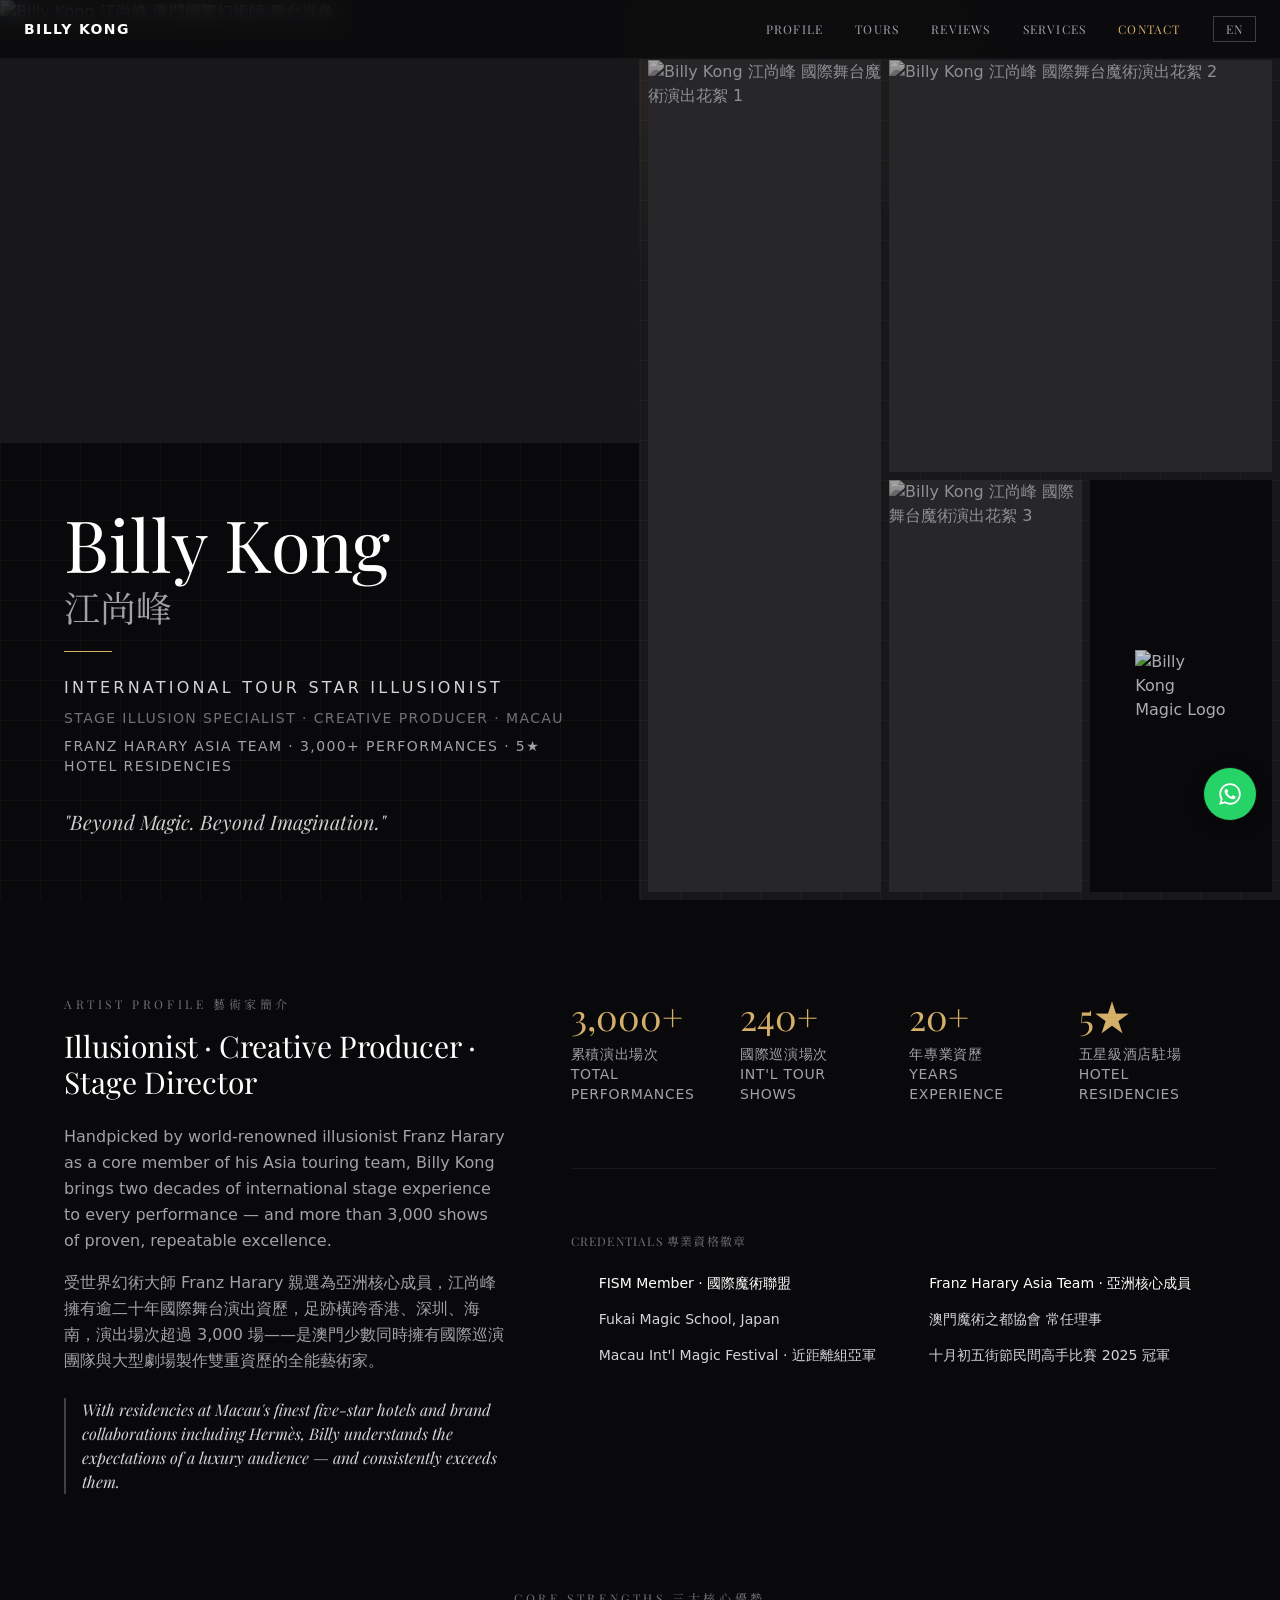
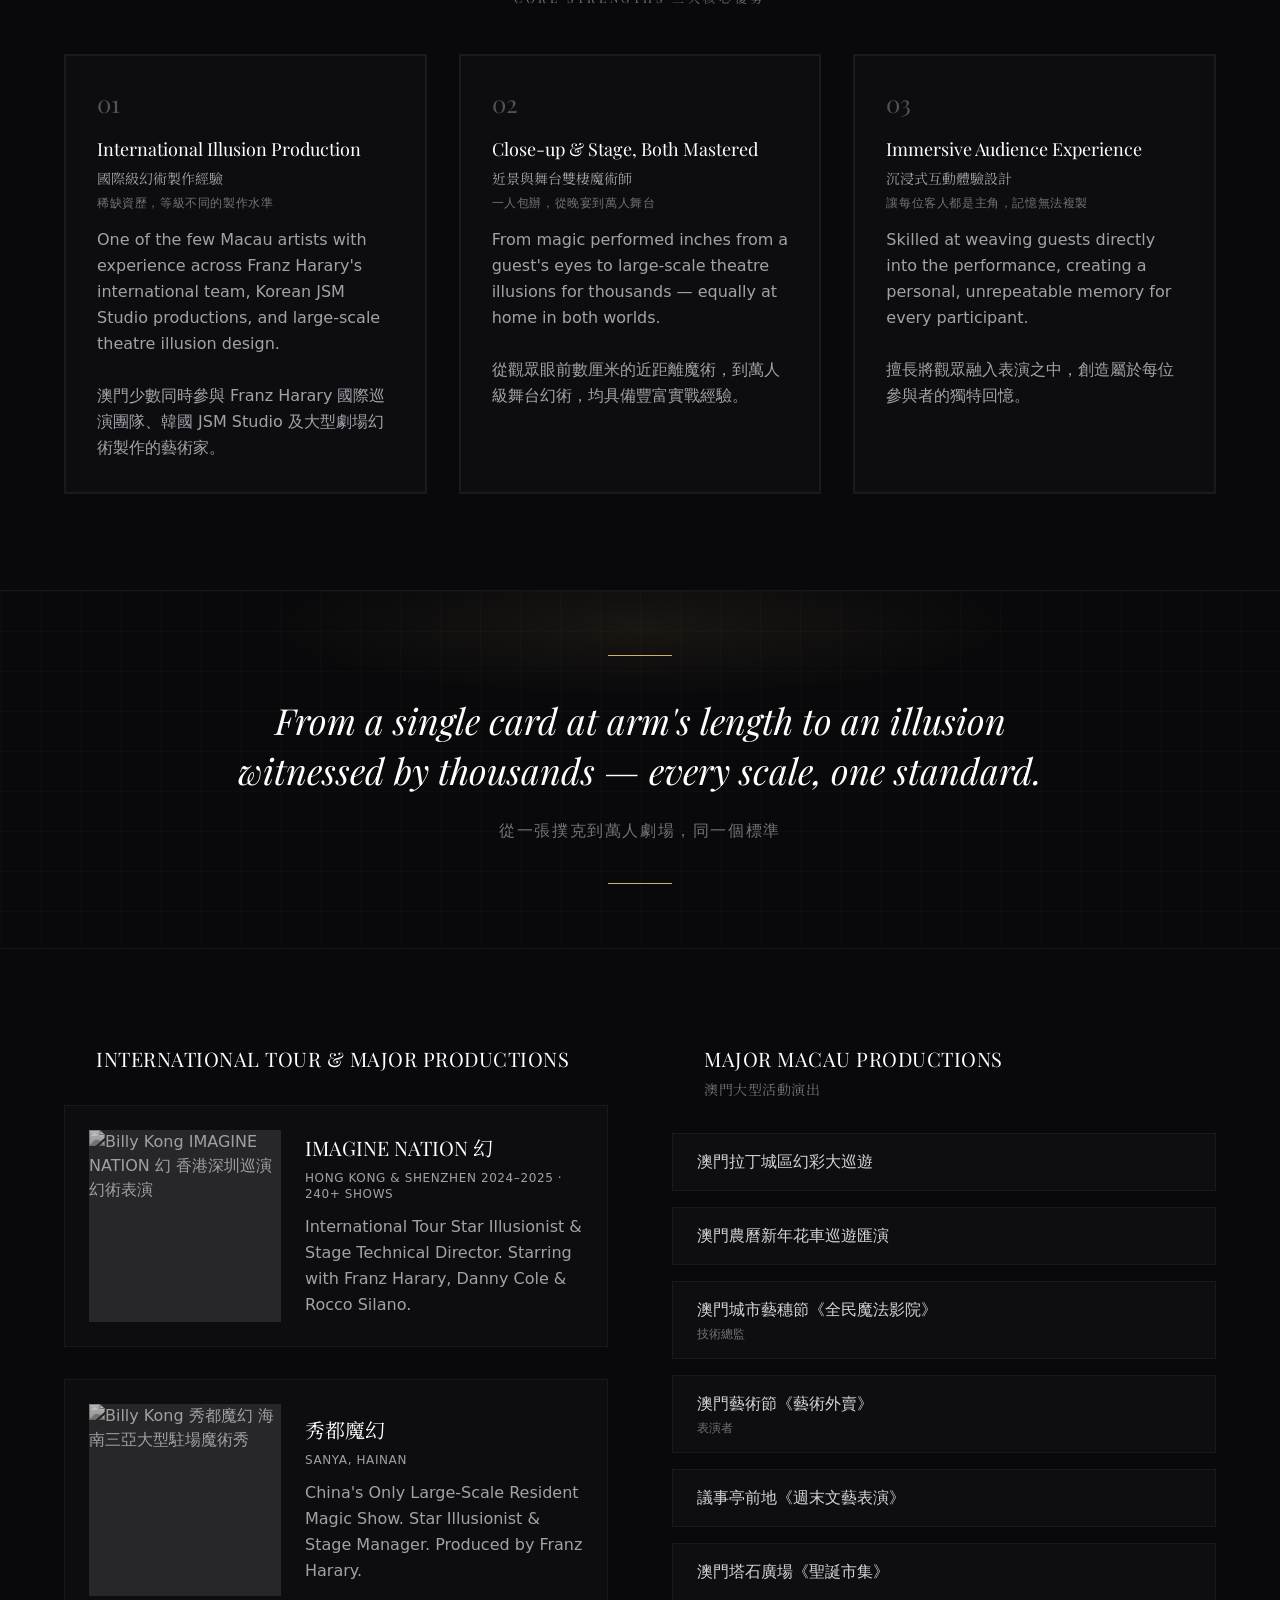
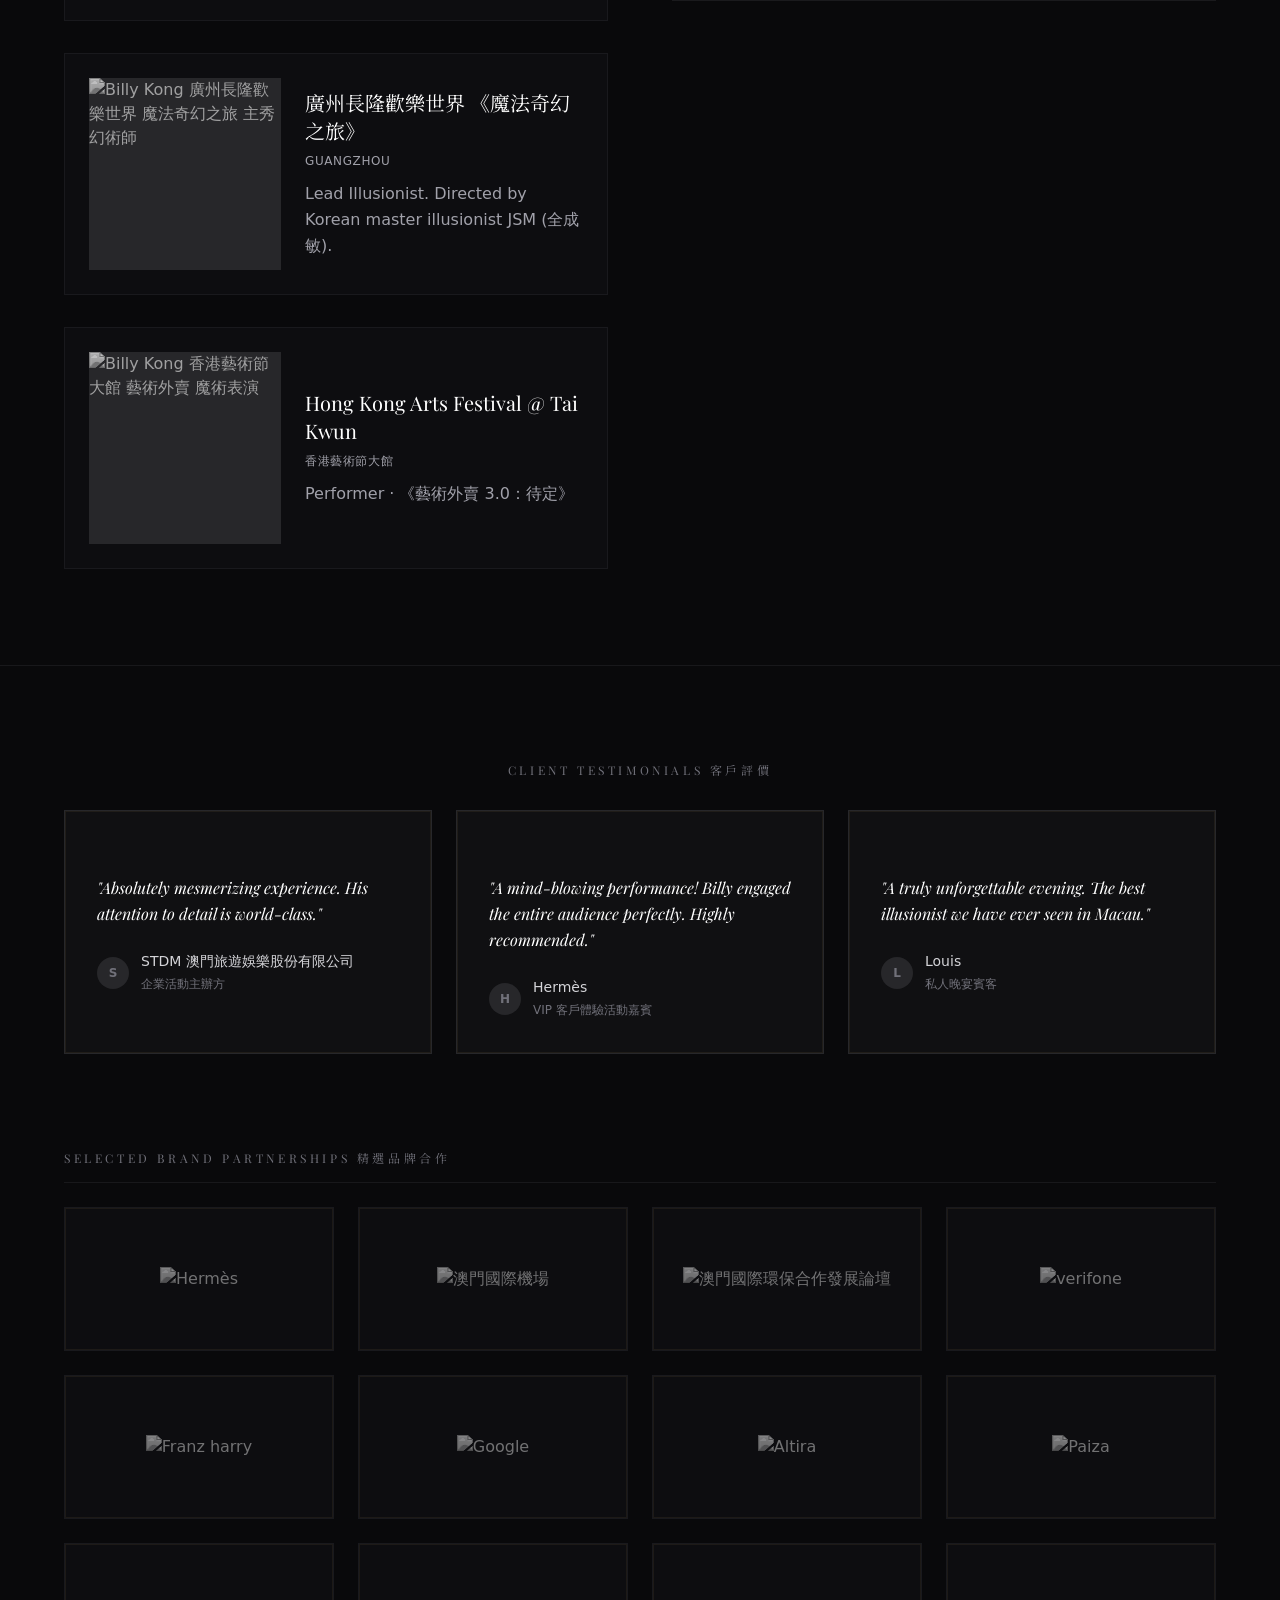
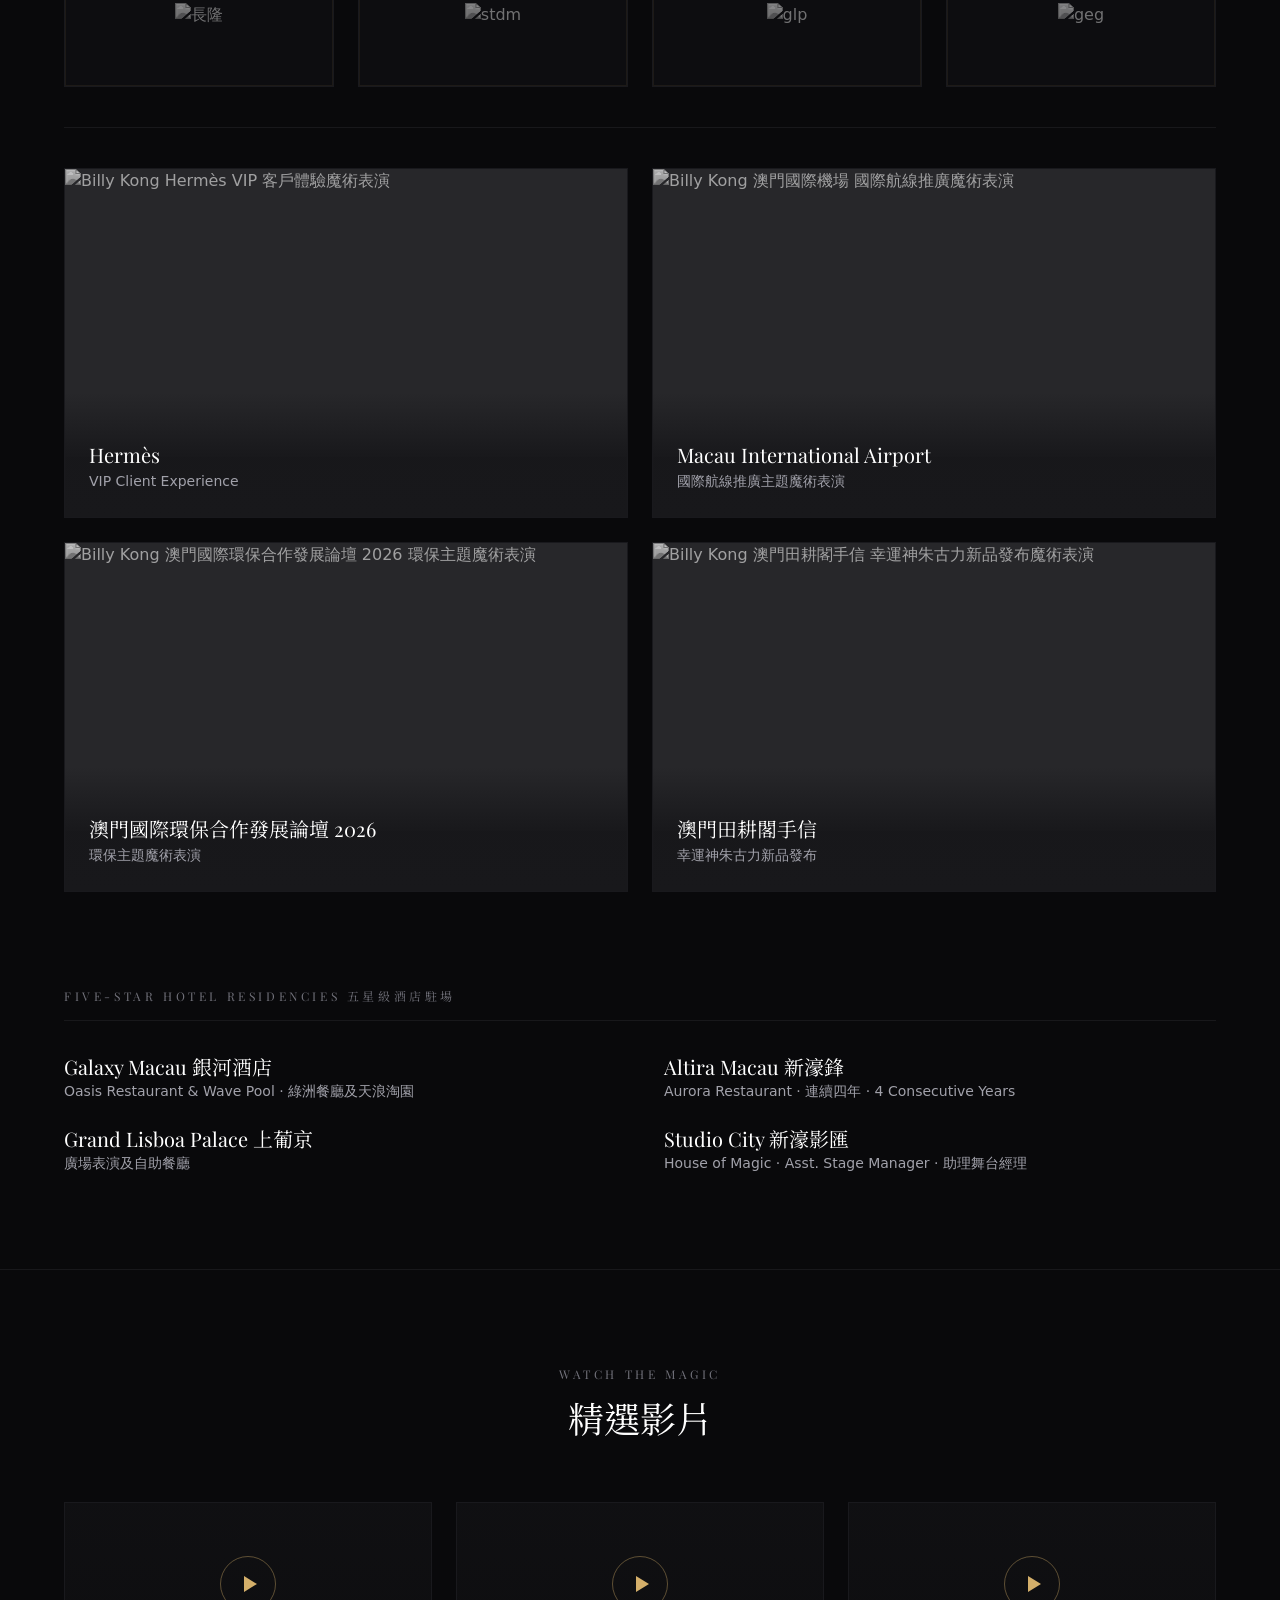
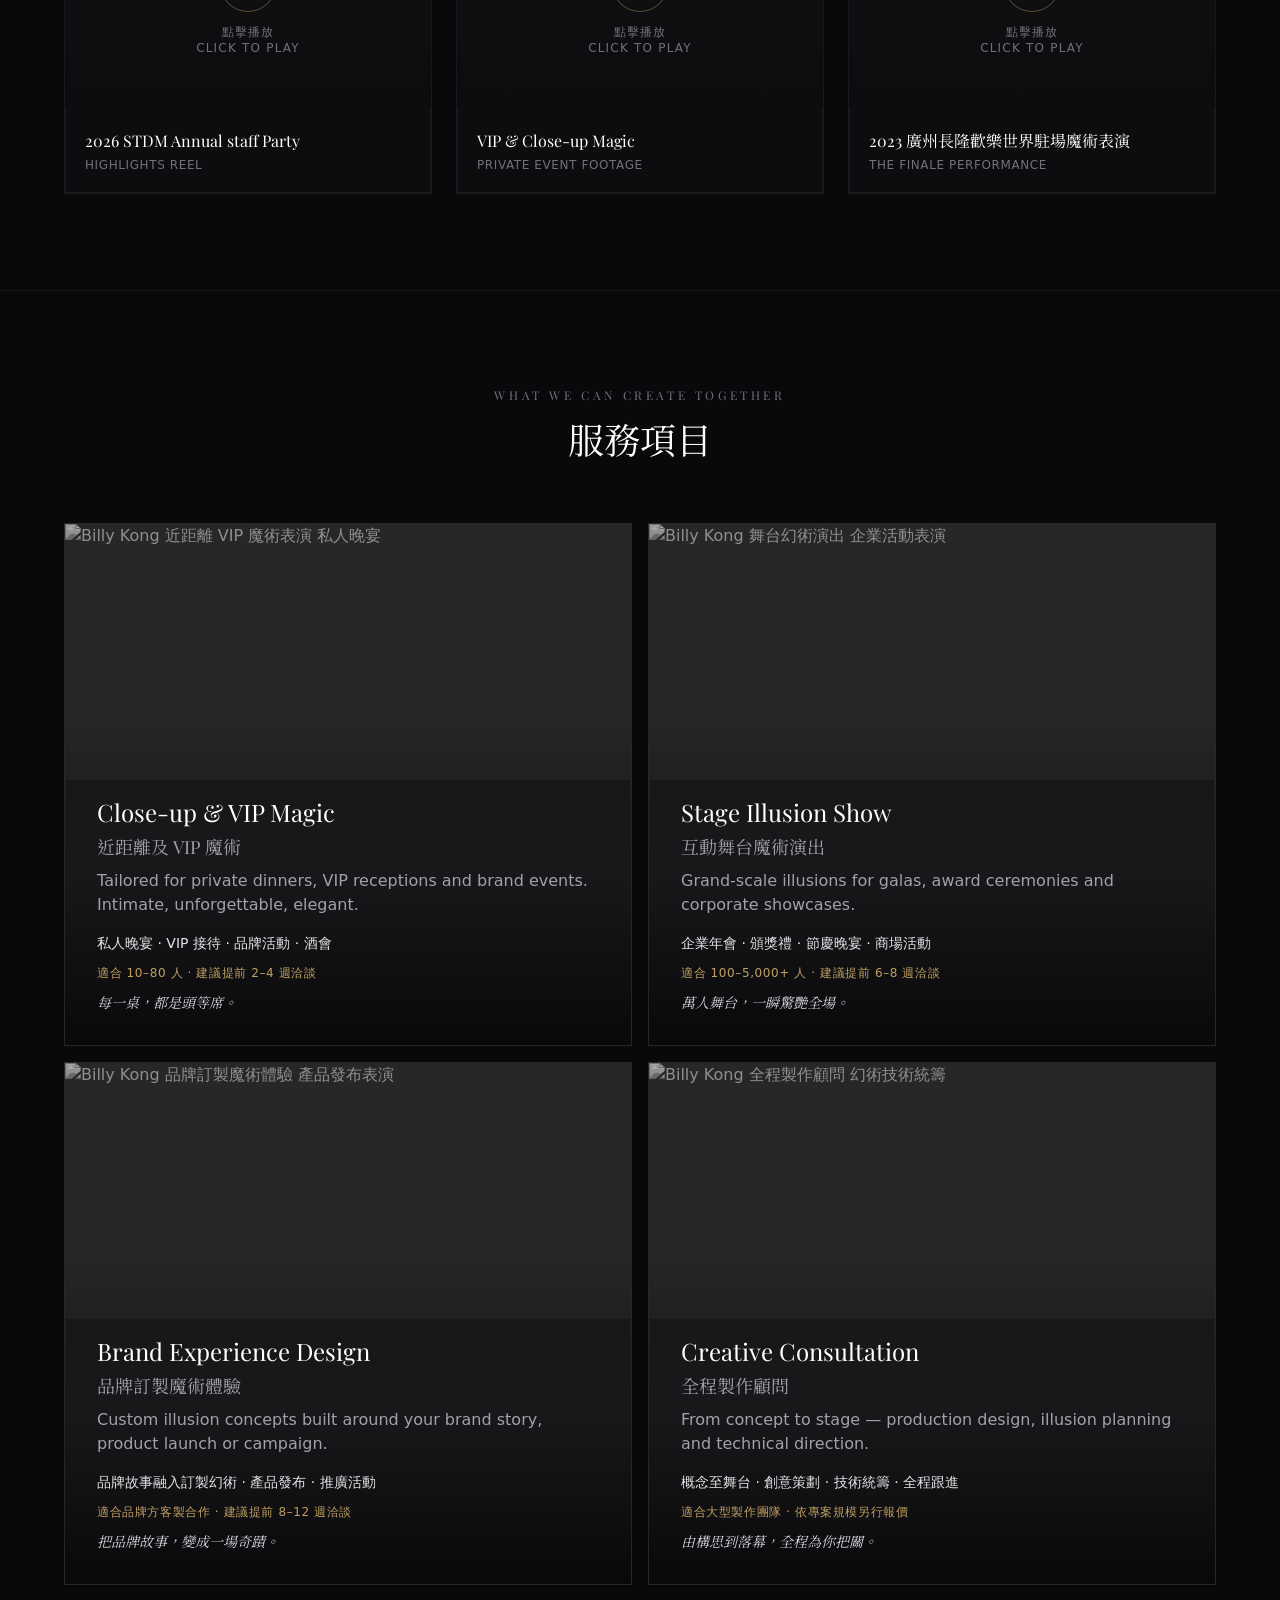
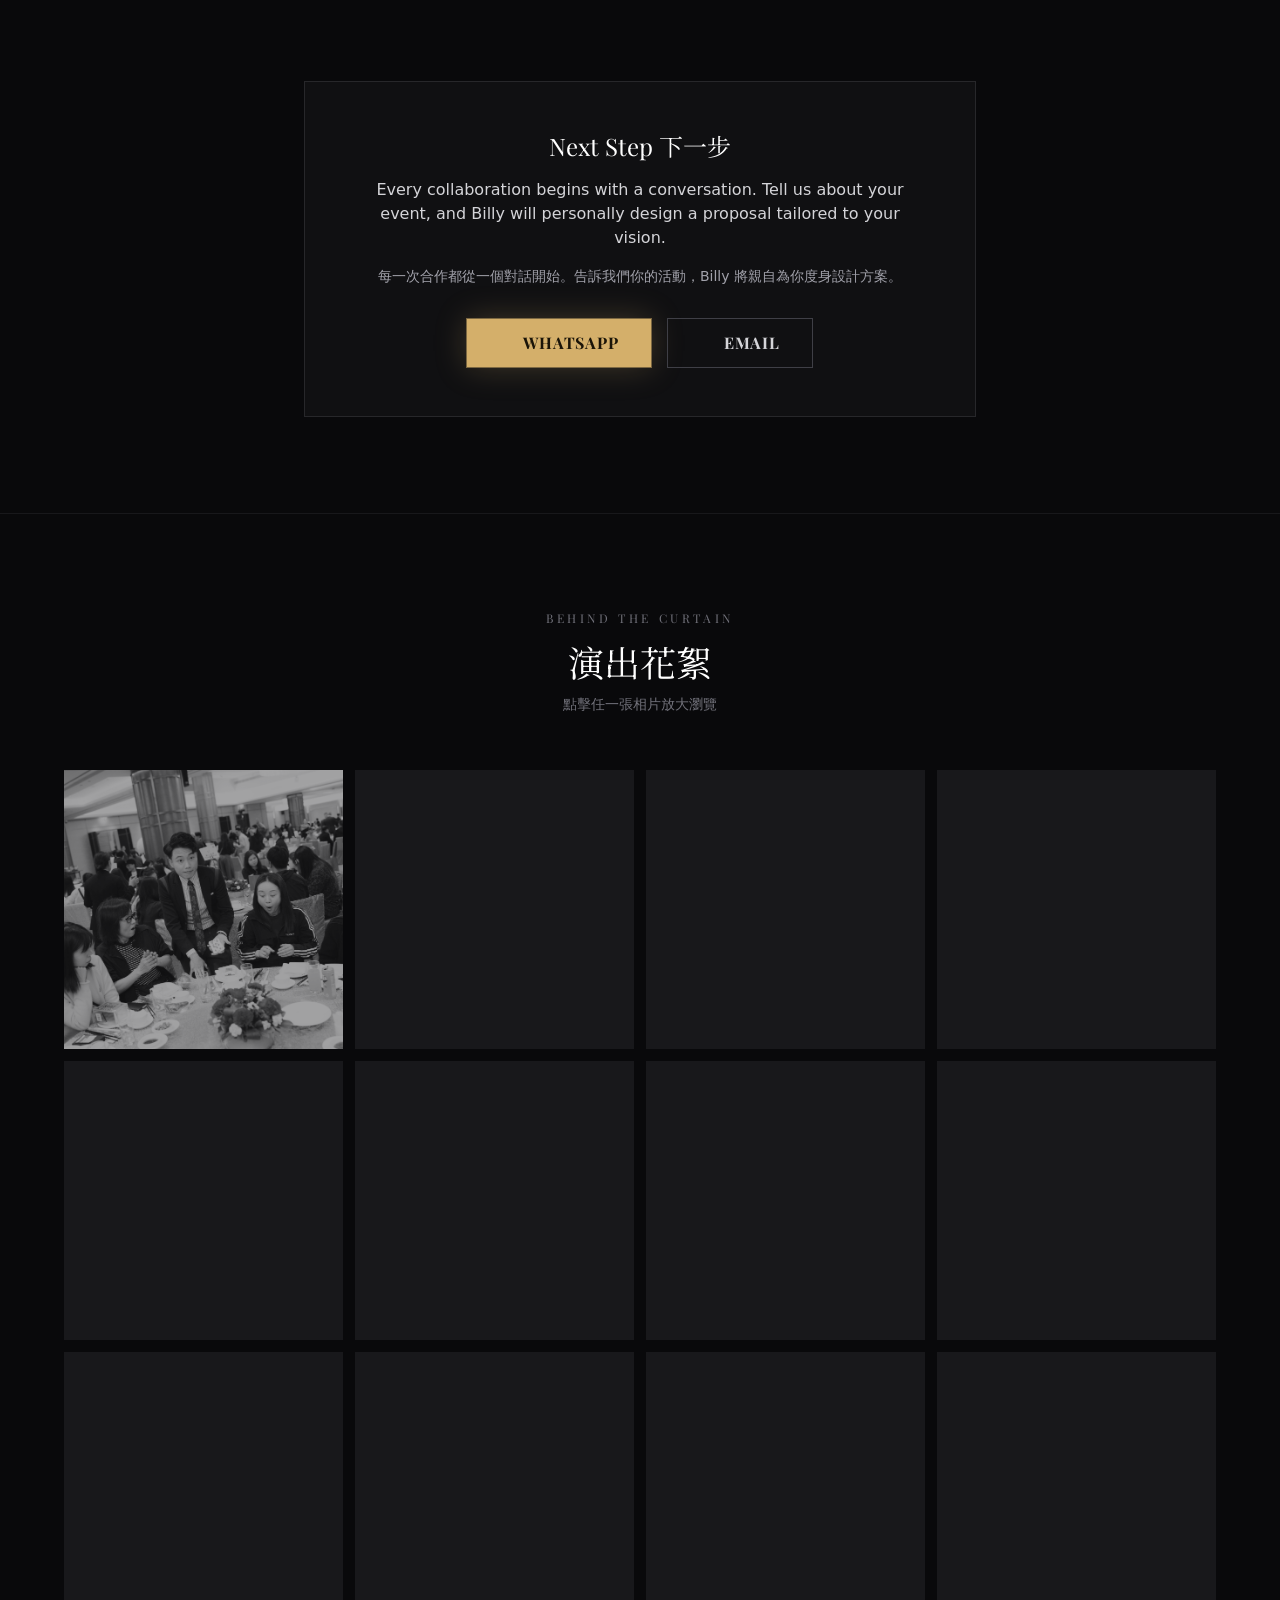
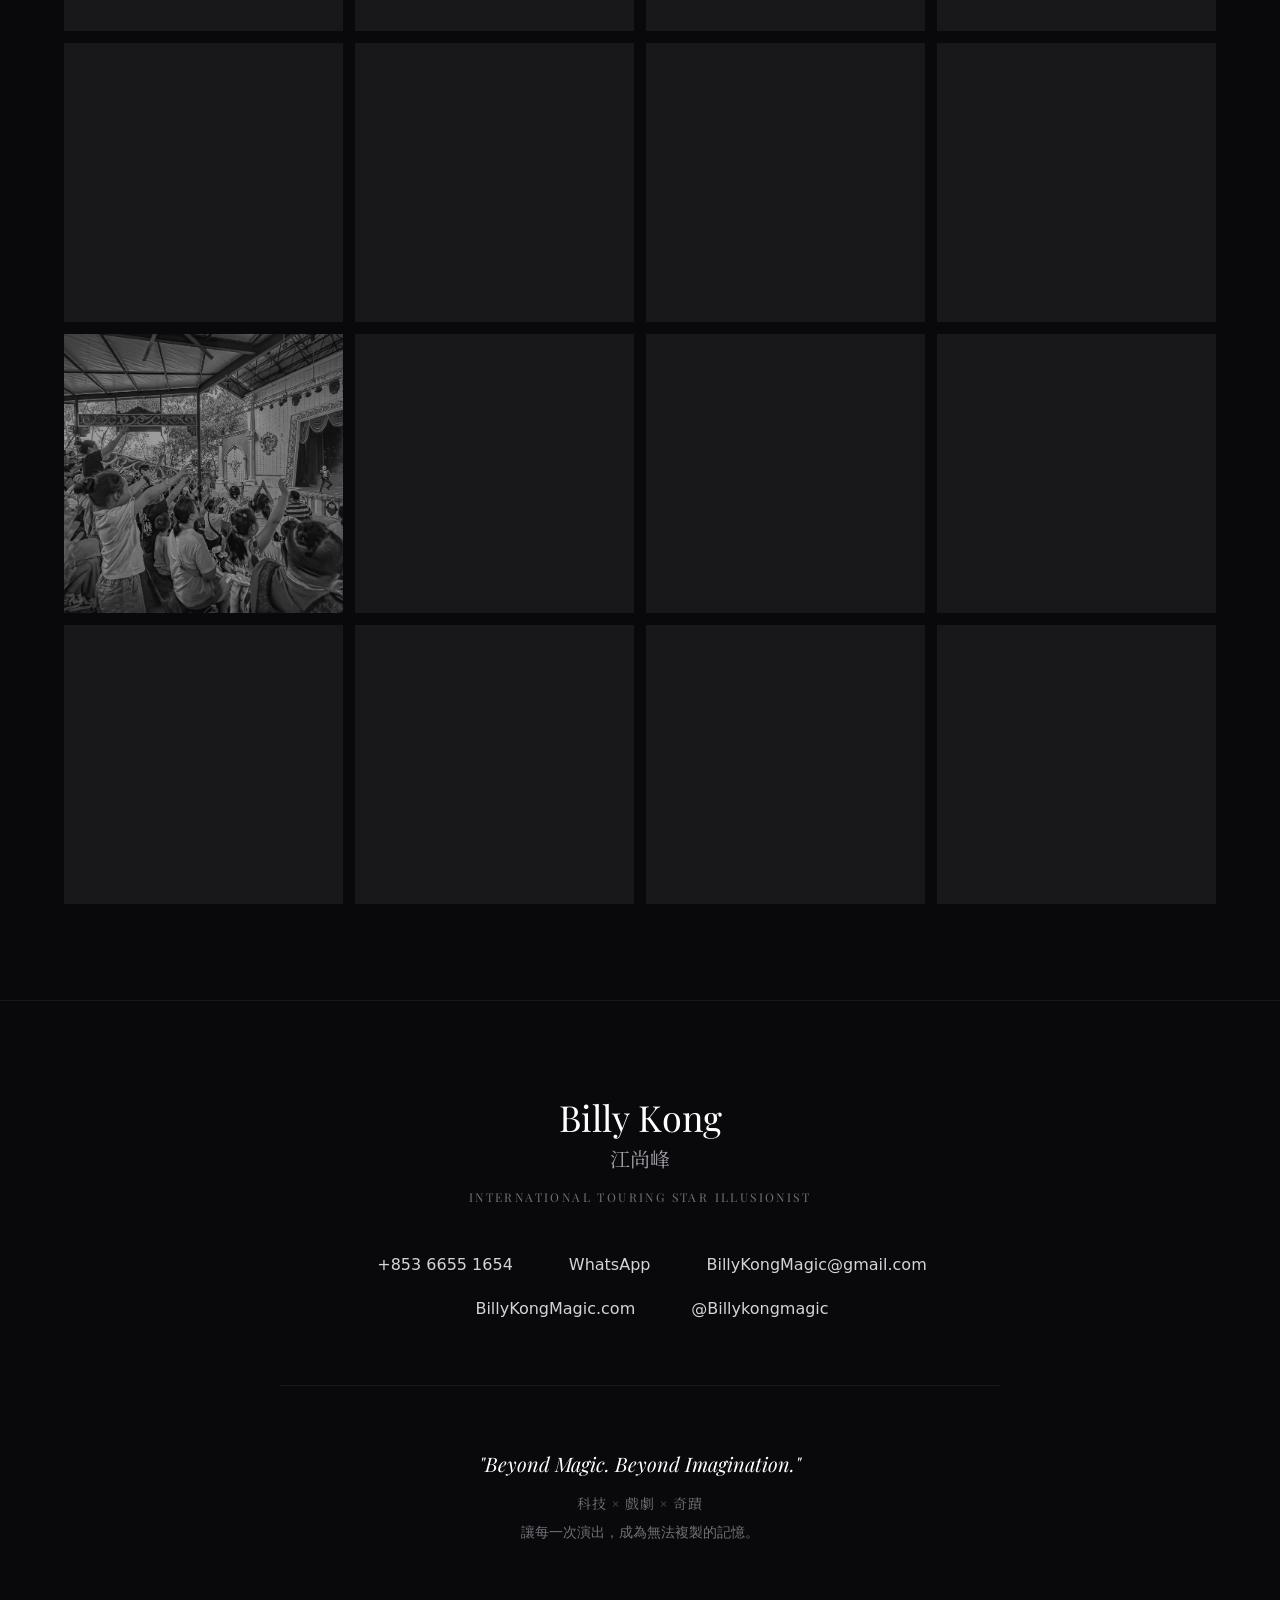
==== commit 0fbfb7ff: "Update index.html" ====
--- a/index.html
+++ b/index.html
@@ -255,7 +255,7 @@
     @media (min-width: 1024px) {
       .hero-grid {
         height: 100%;
-        grid-template-columns: 1.3fr 0.85fr 0.85fr;
+        grid-template-columns: 1.15fr 0.95fr 0.9fr;
         grid-template-rows: 1fr 1fr;
         grid-template-areas:
           "a b b"
@@ -302,6 +302,23 @@
       { name: "glp",                       url: "logo/glp.png" },
       { name: "geg",                       url: "logo/geg.png" },
     ];
+
+    // ==========================================
+    // 🌟 照片對焦點設定（解決人物主體被裁掉的問題）
+    // 桌面版 Hero 四宮格的格子比例較極端（尤其左側跨欄大圖），
+    // object-cover 預設會從正中央裁切，如果人物不在正中央就會被切掉。
+    // 在這裡填入該照片主體大概的位置，系統就會照這個點裁切：
+    //   "center"      置中（預設）
+    //   "top"         主體偏上方（例如人物站著、頭在畫面上半部）
+    //   "bottom"      主體偏下方
+    //   "30% 20%"     自訂座標：左 30%、上 20%（第一個數字是水平、第二個是垂直）
+    // 不確定就先試 "top" 或 "center top"，存檔重新整理看效果再微調。
+    // ==========================================
+    const HERO_FOCAL_POINTS = {
+      heroGrid1: "center top",
+      heroGrid2: "center",
+      heroGrid3: "center top",
+    };
 
     const MY_VIDEOS = {
       video1: "SDjyESXXXKg",
@@ -357,6 +374,9 @@
             }
             img.classList.remove('hidden');
             img.parentElement.style.display = 'block';
+            if (HERO_FOCAL_POINTS[id]) {
+              img.style.objectPosition = HERO_FOCAL_POINTS[id];
+            }
             if (id === 'logo') {
               const fallback = document.getElementById('logoFallback');
               if (fallback) fallback.classList.add('hidden');
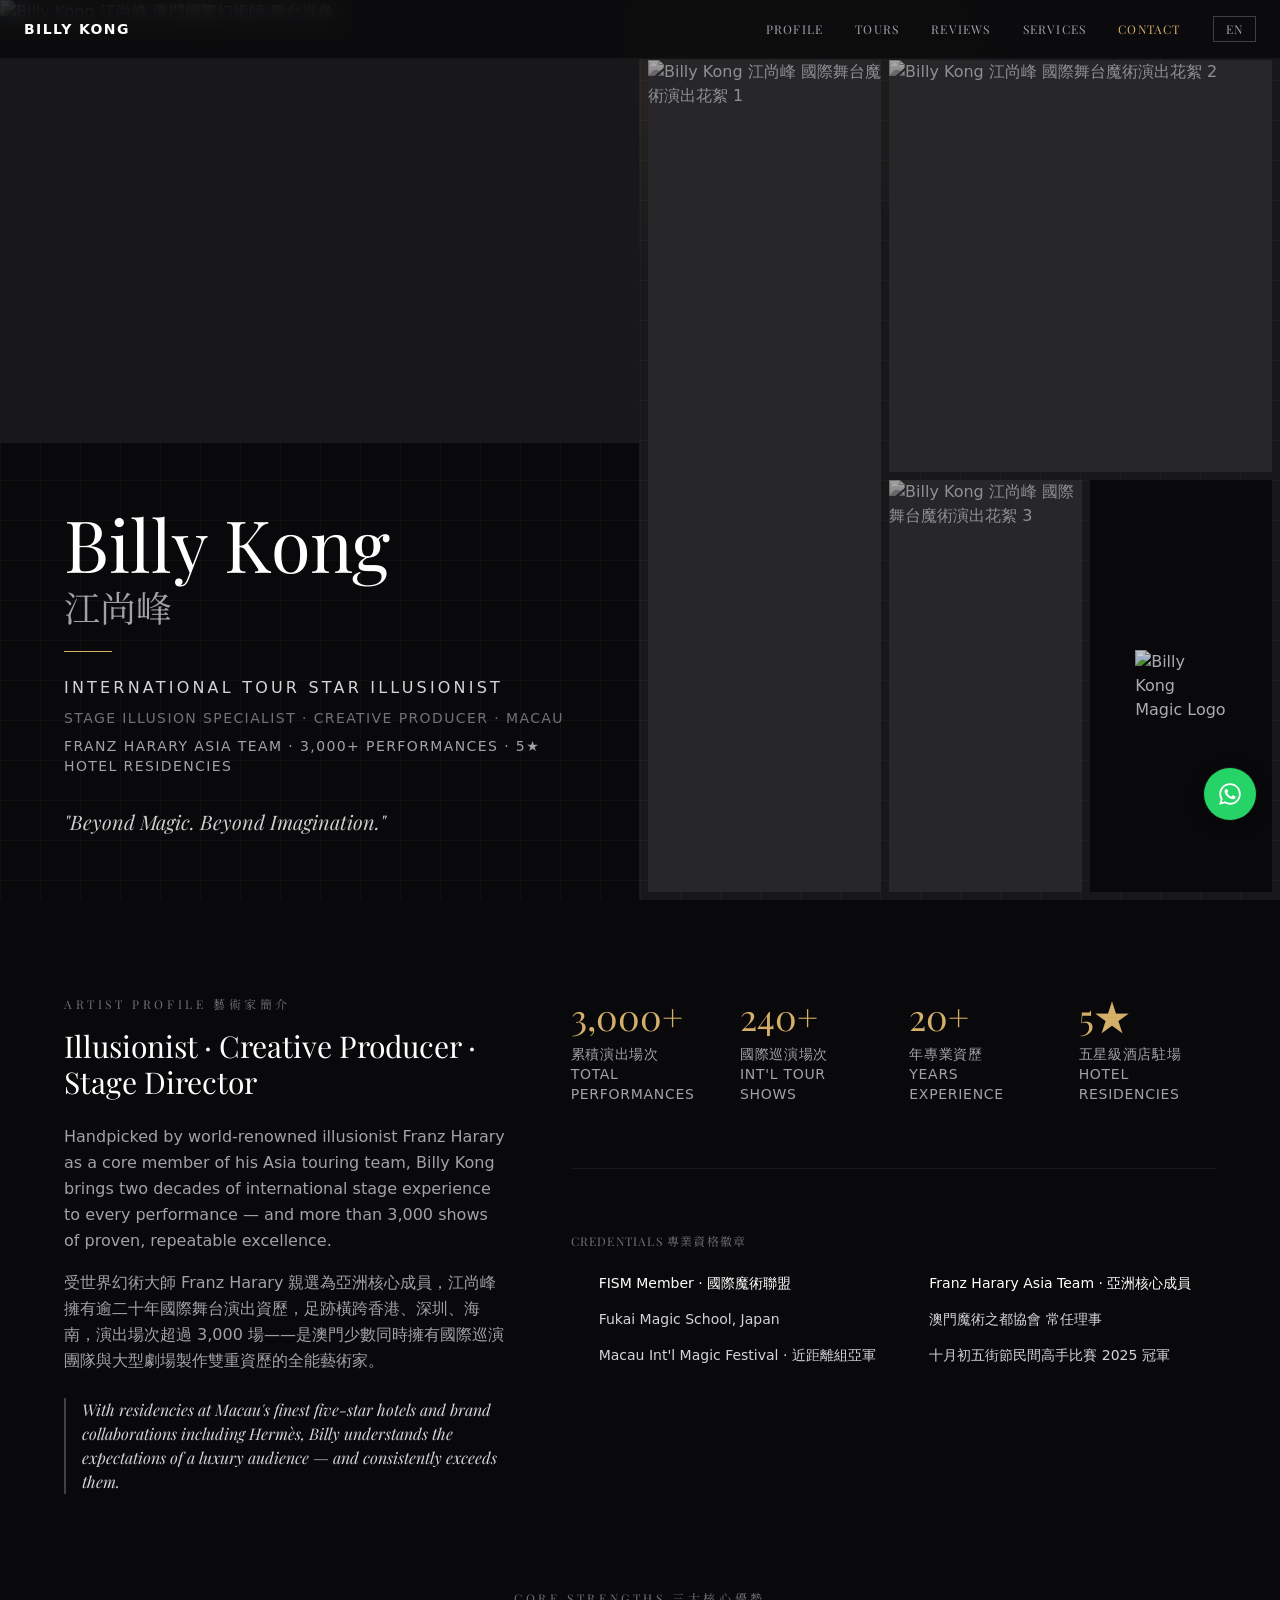
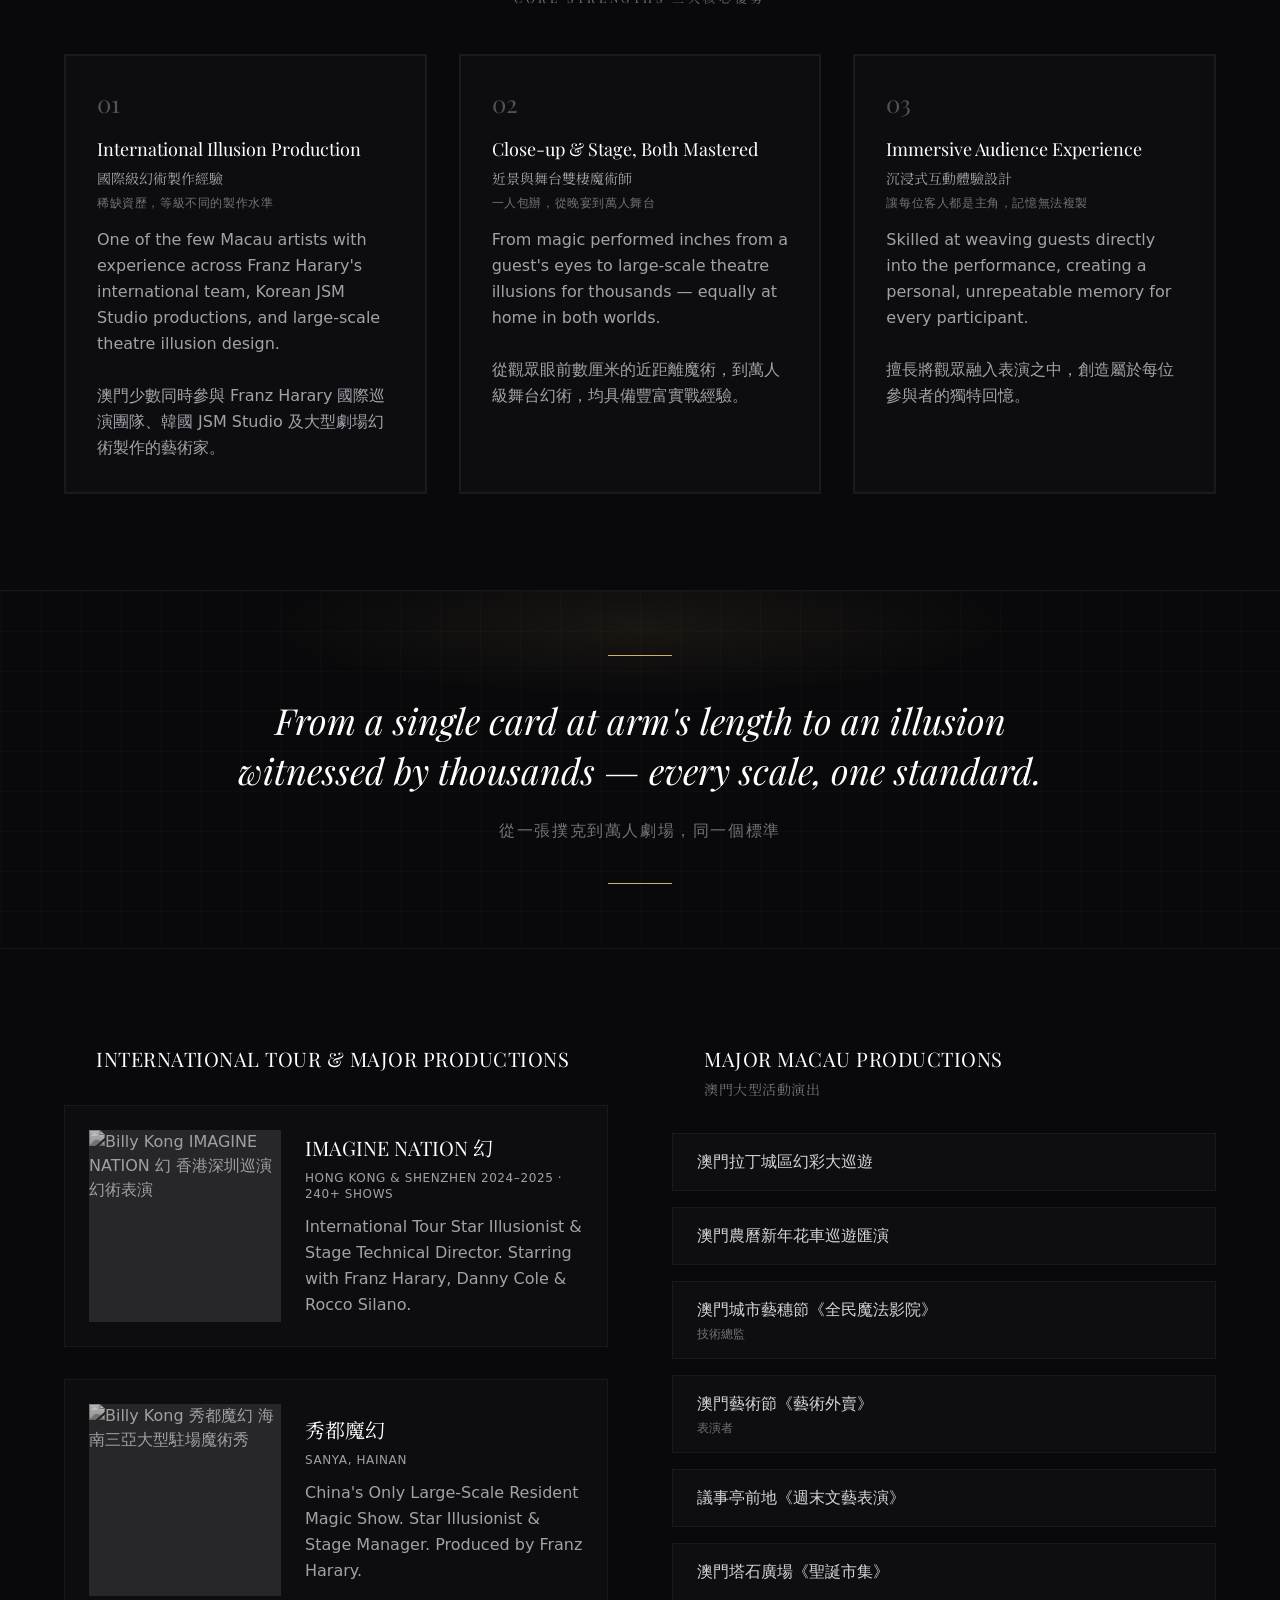
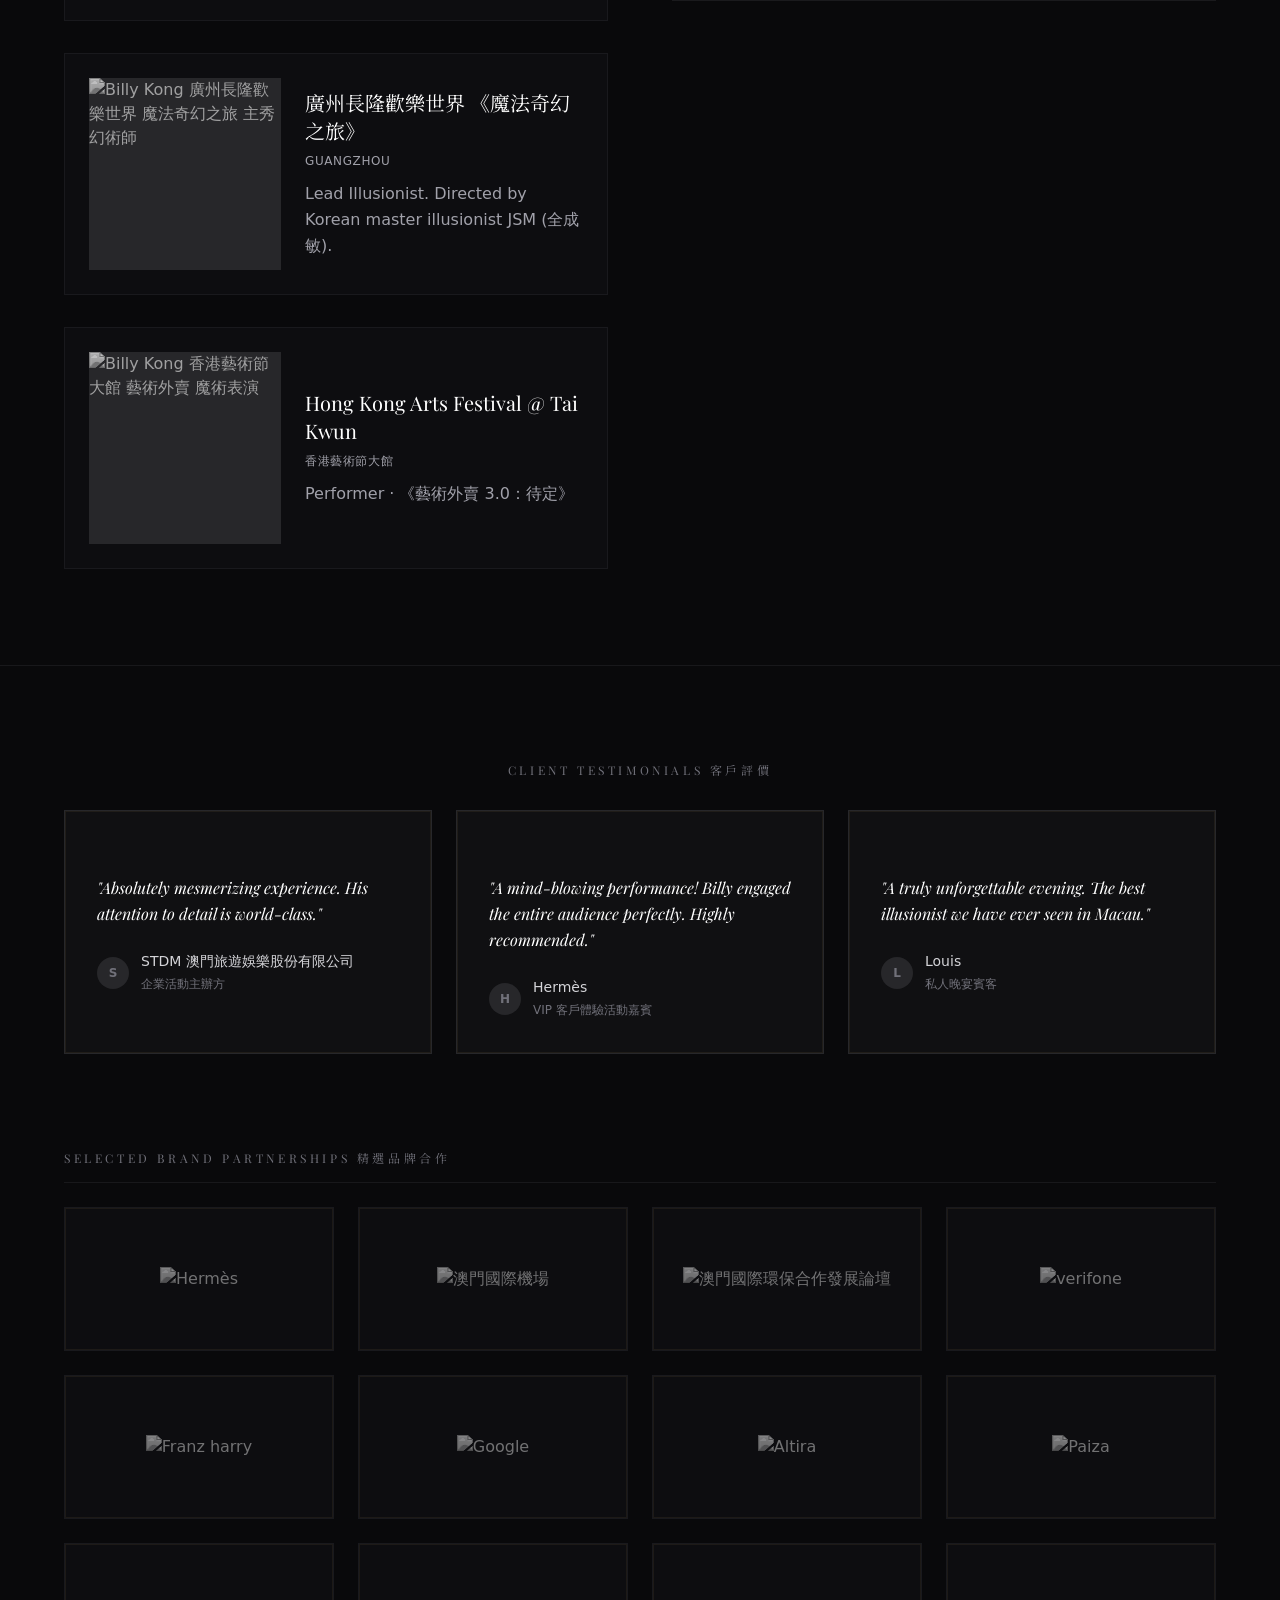
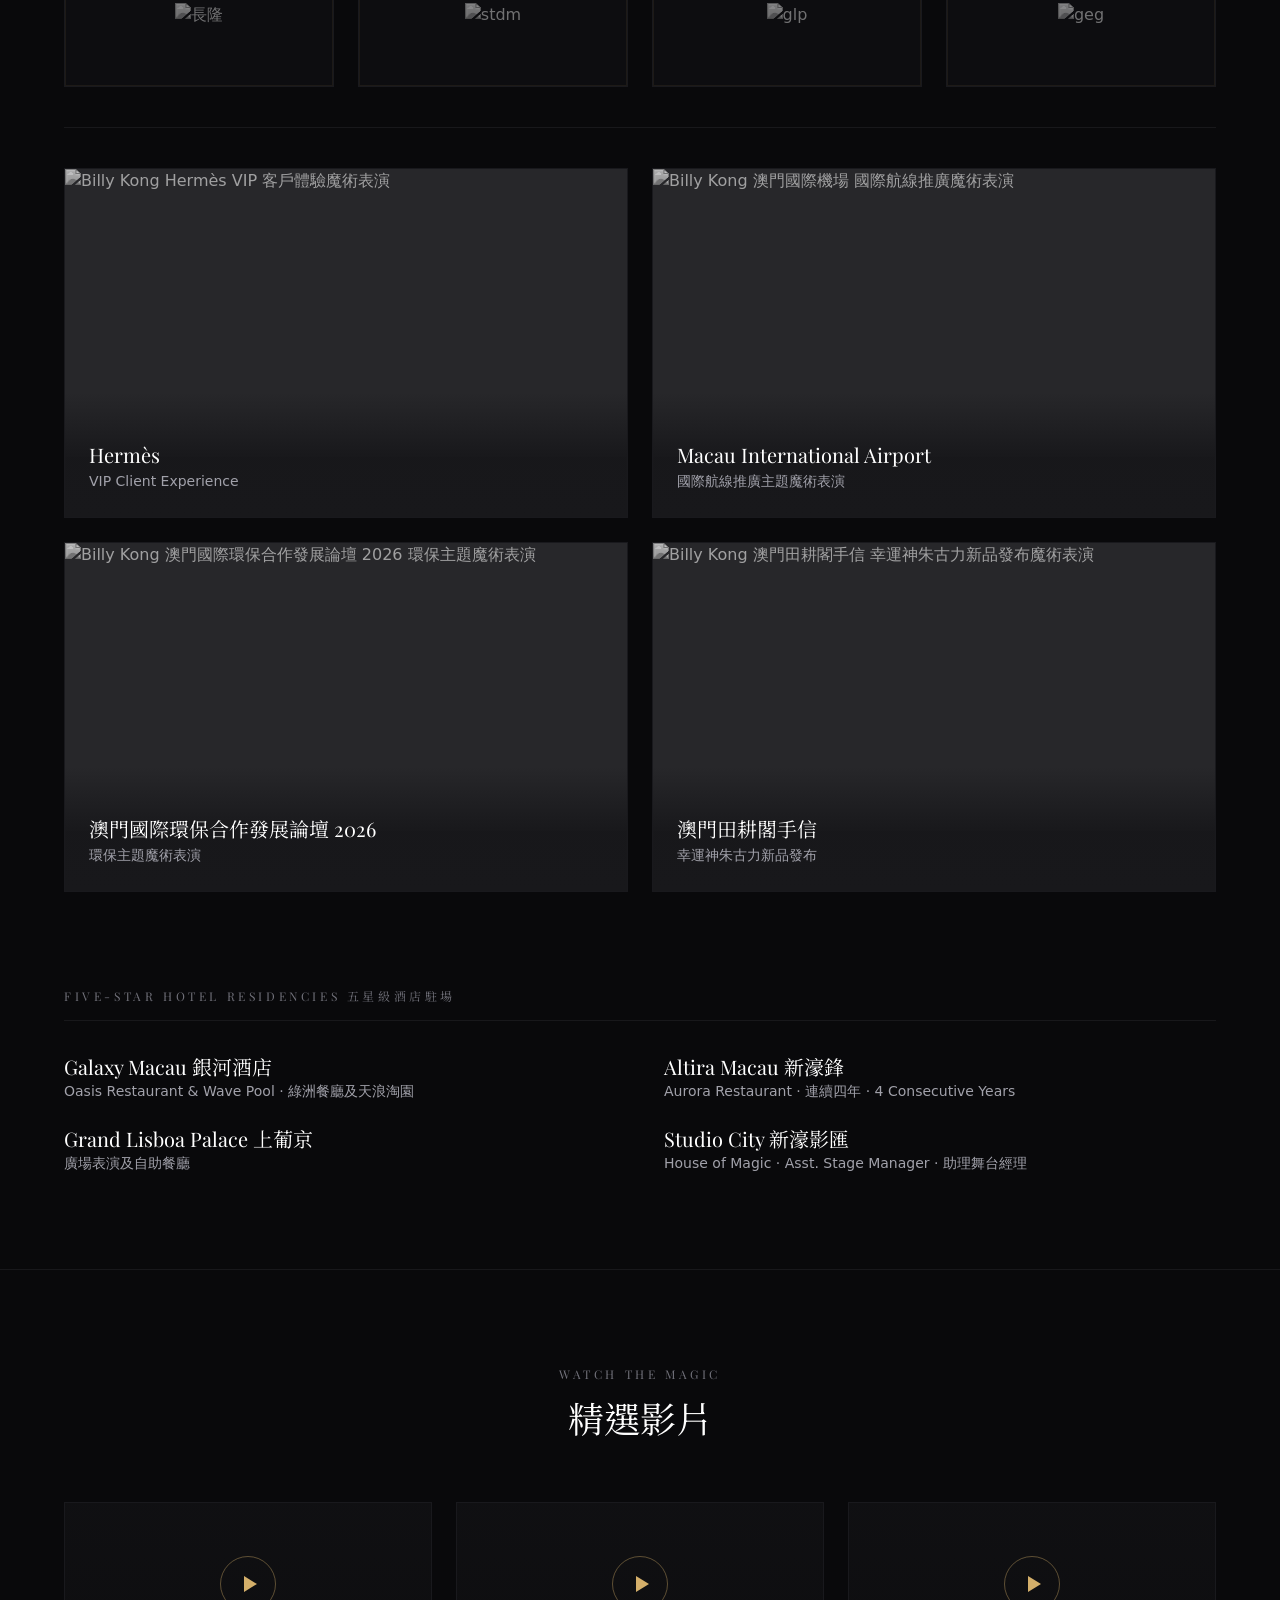
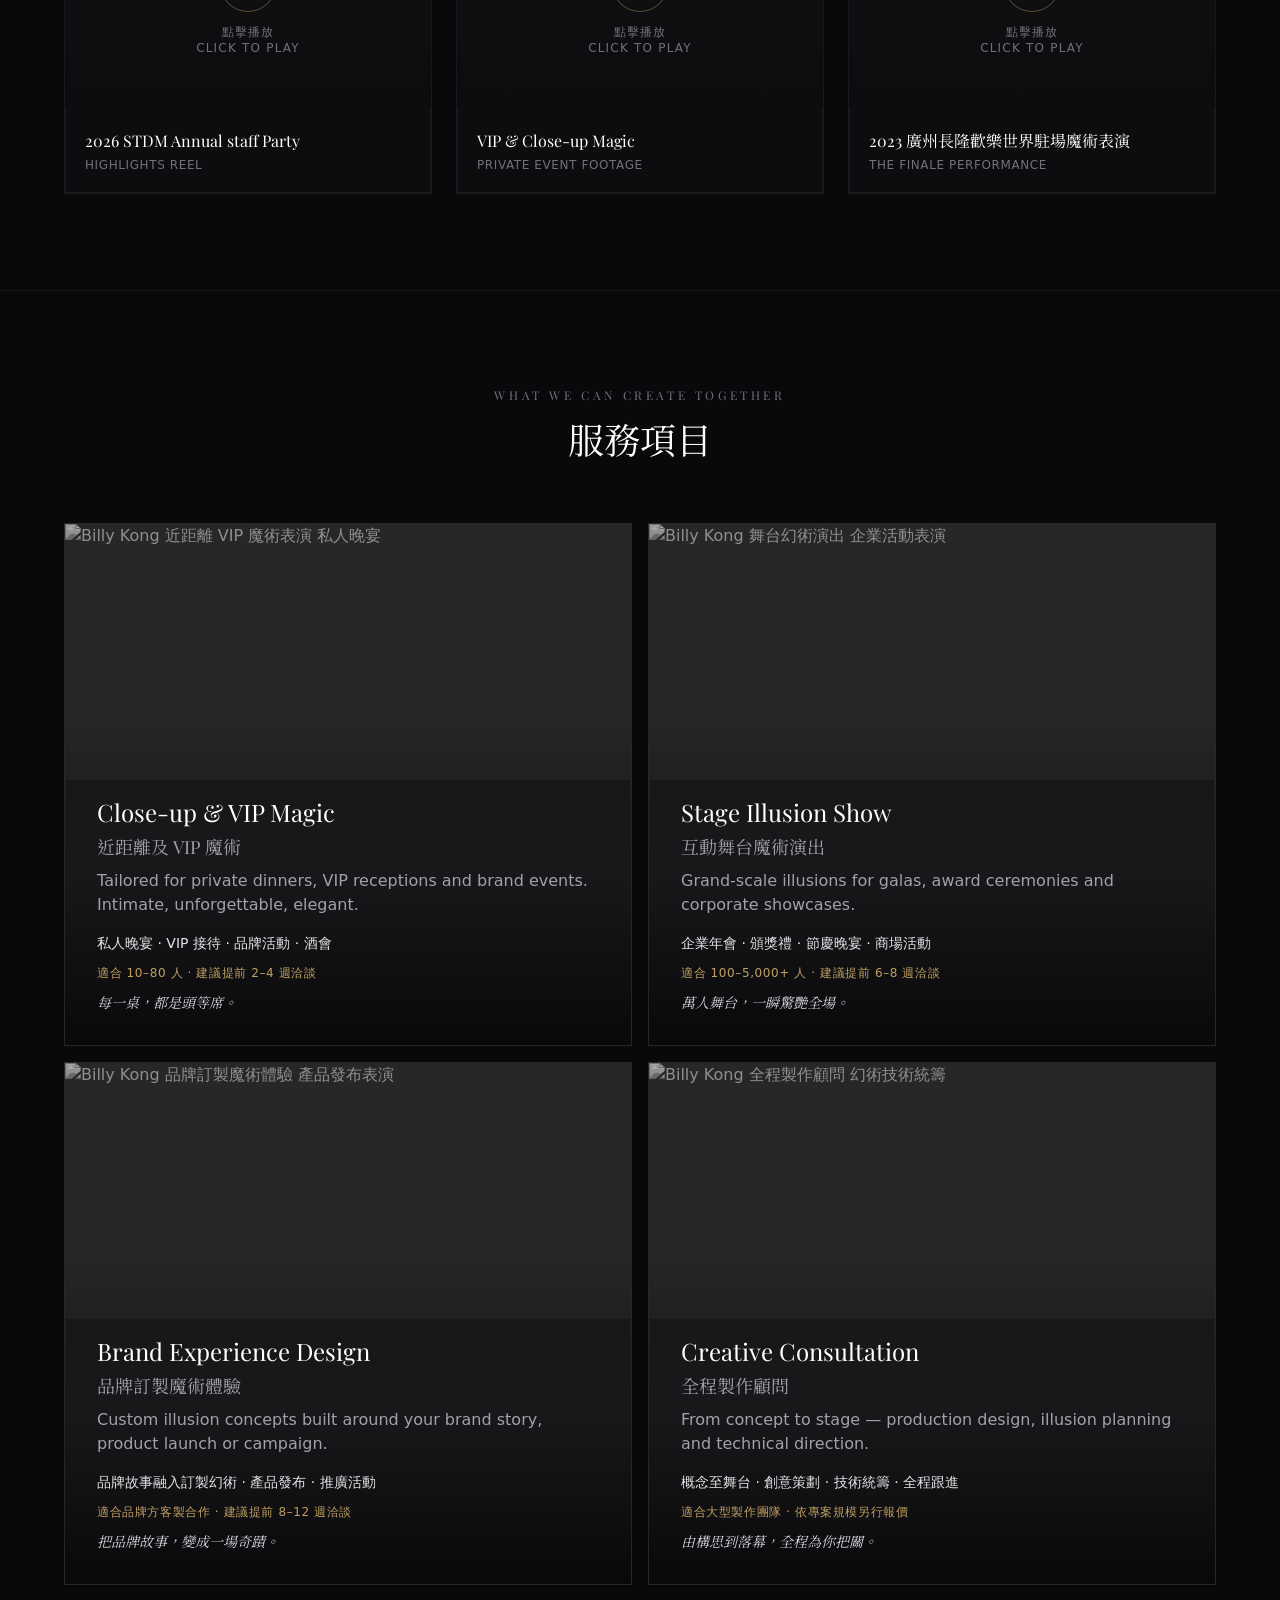
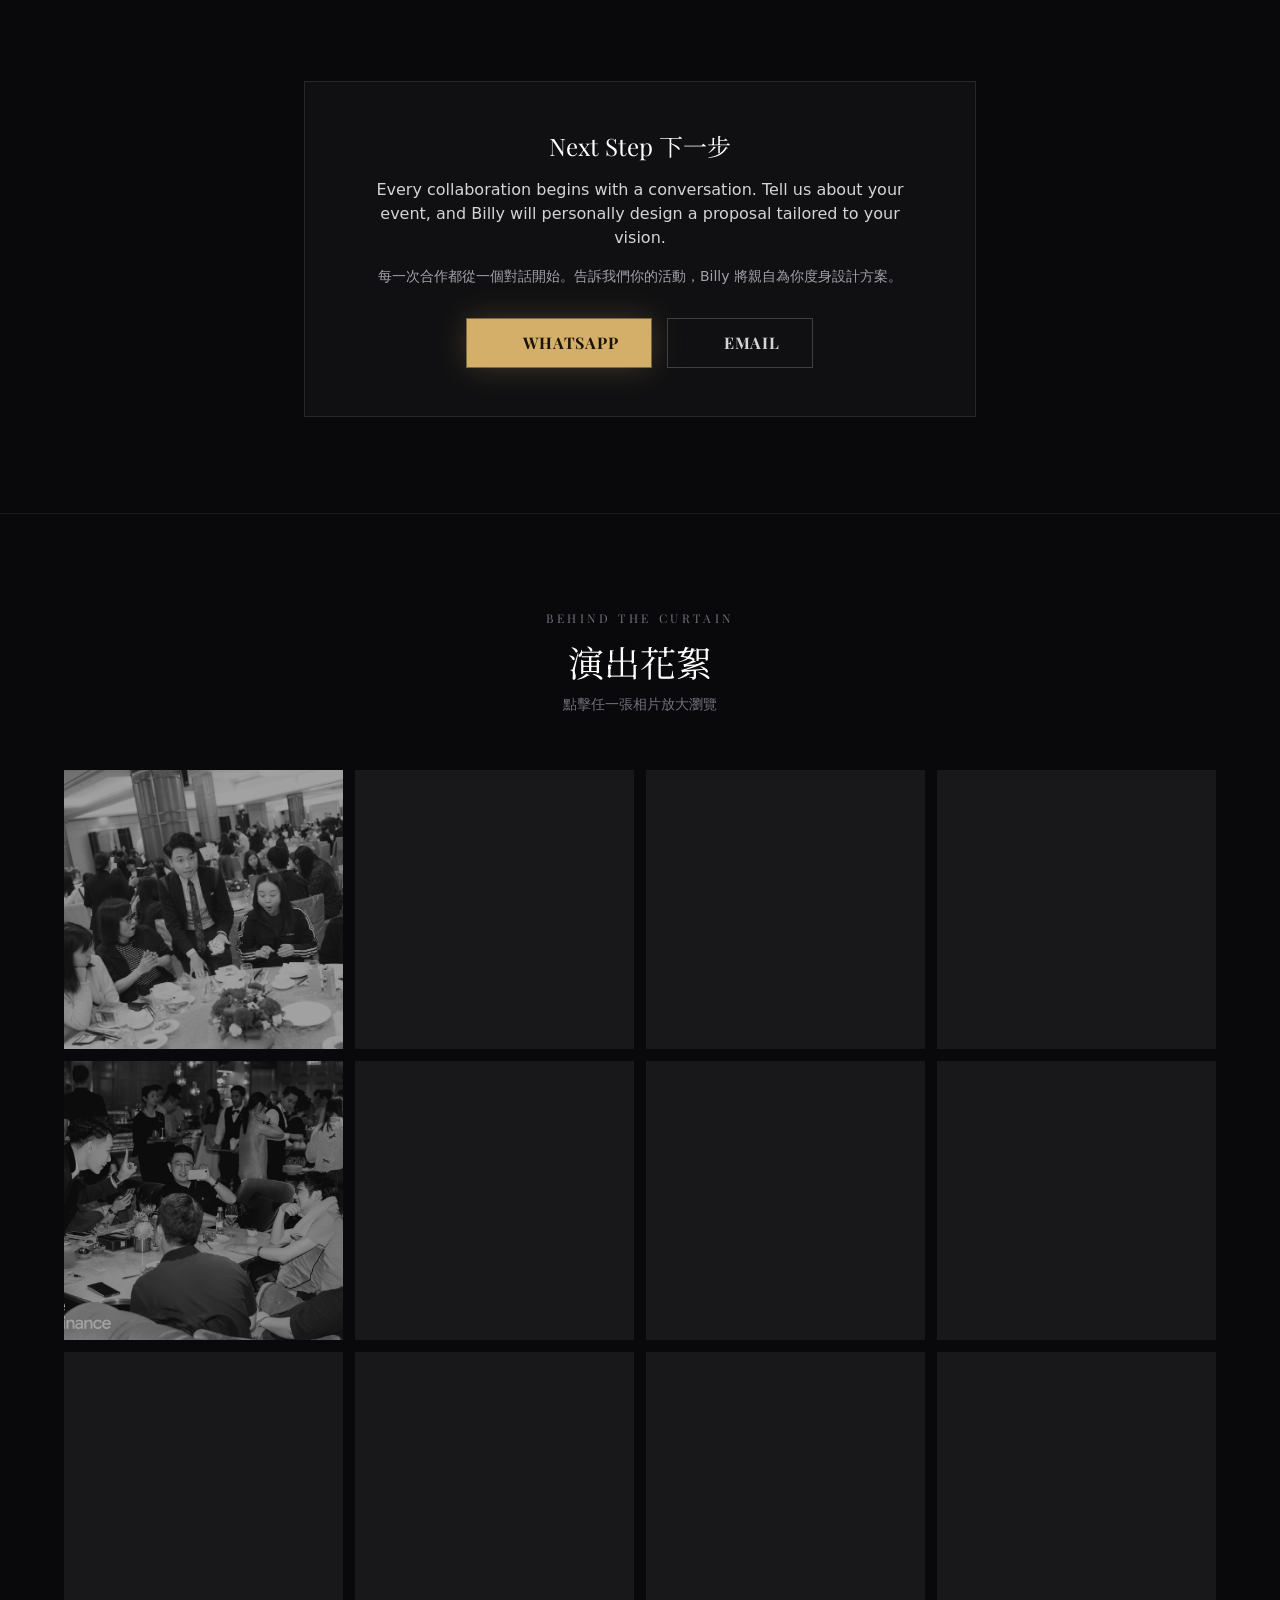
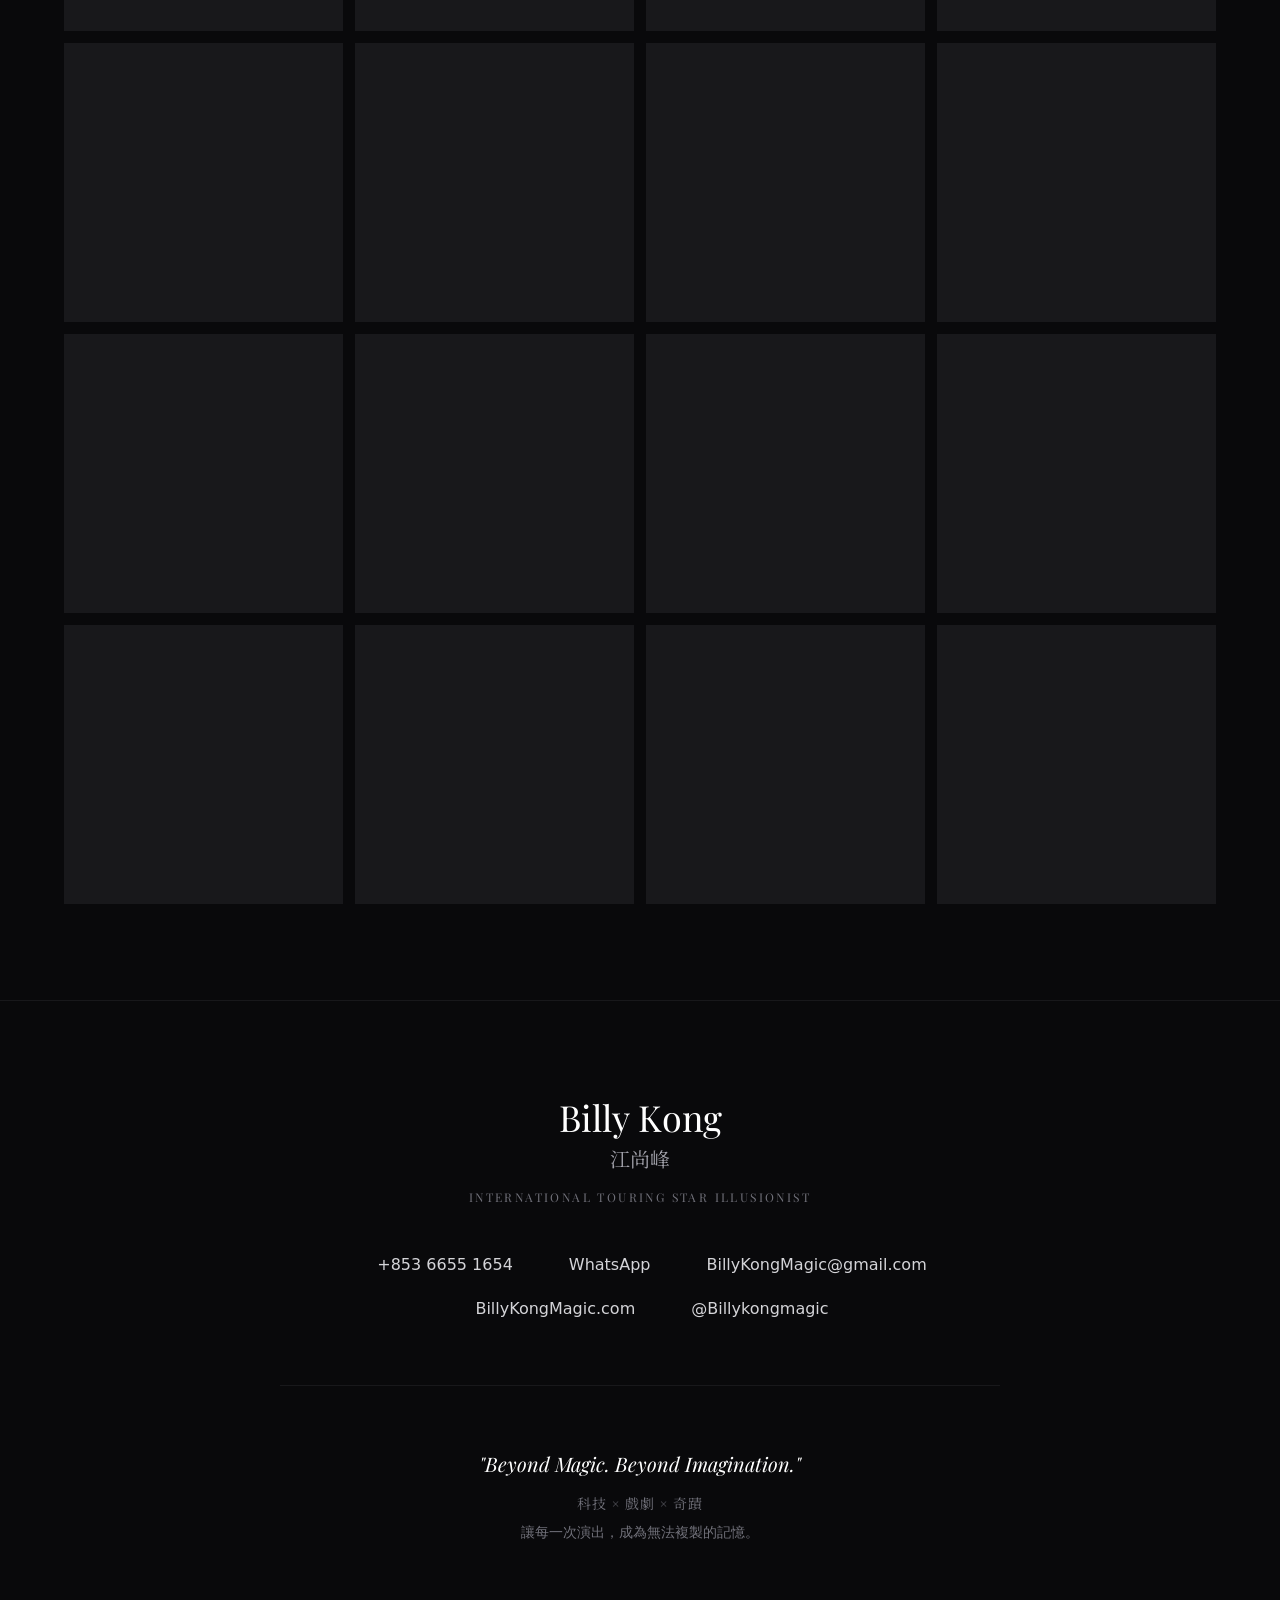
==== commit a949d2ef: "Update index.html" ====
--- a/index.html
+++ b/index.html
@@ -304,20 +304,18 @@
     ];
 
     // ==========================================
-    // 🌟 照片對焦點設定（解決人物主體被裁掉的問題）
-    // 桌面版 Hero 四宮格的格子比例較極端（尤其左側跨欄大圖），
-    // object-cover 預設會從正中央裁切，如果人物不在正中央就會被切掉。
-    // 在這裡填入該照片主體大概的位置，系統就會照這個點裁切：
-    //   "center"      置中（預設）
-    //   "top"         主體偏上方（例如人物站著、頭在畫面上半部）
-    //   "bottom"      主體偏下方
-    //   "30% 20%"     自訂座標：左 30%、上 20%（第一個數字是水平、第二個是垂直）
-    // 不確定就先試 "top" 或 "center top"，存檔重新整理看效果再微調。
+    // 🌟 照片對焦點設定
+    // Hero 四宮格已改用 object-contain（完整顯示照片，不裁切），
+    // 主體不會被切掉了。這裡的設定只影響照片在格子裡「靠哪一邊對齊」，
+    // 大部分情況維持 "center" 置中即可，除非想刻意靠上/靠下對齊。
+    //   "center"      置中（預設，建議）
+    //   "top"         貼齊格子上緣
+    //   "bottom"      貼齊格子下緣
     // ==========================================
     const HERO_FOCAL_POINTS = {
-      heroGrid1: "center top",
+      heroGrid1: "center",
       heroGrid2: "center",
-      heroGrid3: "center top",
+      heroGrid3: "center",
     };
 
     const MY_VIDEOS = {
@@ -632,13 +630,13 @@
     <!-- 首頁三張預覽圖與 Logo：grid-template-areas 明確版位，手機等分 2×2，桌面（lg）左側大圖＋右側上下分割 -->
     <div class="hero-grid h-auto lg:h-[calc(100vh)] bg-zinc-900 gap-1 lg:gap-2 p-1 lg:p-2 lg:pt-[60px]">
       <div class="hg-a relative overflow-hidden group bg-zinc-800 aspect-square lg:aspect-auto">
-        <img id="heroGrid1" alt="Billy Kong 江尚峰 國際舞台魔術演出花絮 1" class="hidden absolute inset-0 w-full h-full object-cover reveal-target reveal-opacity-60 opacity-60 grayscale transition-all duration-1000 ease-out" />
+        <img id="heroGrid1" alt="Billy Kong 江尚峰 國際舞台魔術演出花絮 1" class="hidden absolute inset-0 w-full h-full object-contain reveal-target reveal-opacity-60 opacity-60 grayscale transition-all duration-1000 ease-out" />
       </div>
       <div class="hg-b relative overflow-hidden group bg-zinc-800 aspect-square lg:aspect-auto">
-        <img id="heroGrid2" alt="Billy Kong 江尚峰 國際舞台魔術演出花絮 2" class="hidden absolute inset-0 w-full h-full object-cover reveal-target reveal-opacity-60 opacity-60 grayscale transition-all duration-1000 ease-out" />
+        <img id="heroGrid2" alt="Billy Kong 江尚峰 國際舞台魔術演出花絮 2" class="hidden absolute inset-0 w-full h-full object-contain reveal-target reveal-opacity-60 opacity-60 grayscale transition-all duration-1000 ease-out" />
       </div>
       <div class="hg-c relative overflow-hidden group bg-zinc-800 aspect-square lg:aspect-auto">
-        <img id="heroGrid3" alt="Billy Kong 江尚峰 國際舞台魔術演出花絮 3" class="hidden absolute inset-0 w-full h-full object-cover reveal-target reveal-opacity-60 opacity-60 grayscale transition-all duration-1000 ease-out" />
+        <img id="heroGrid3" alt="Billy Kong 江尚峰 國際舞台魔術演出花絮 3" class="hidden absolute inset-0 w-full h-full object-contain reveal-target reveal-opacity-60 opacity-60 grayscale transition-all duration-1000 ease-out" />
       </div>
       <div class="hg-d relative overflow-hidden group bg-zinc-950 flex flex-col items-center justify-center aspect-square lg:aspect-auto">
         <div id="logoFallback" class="text-center p-3 relative z-10">
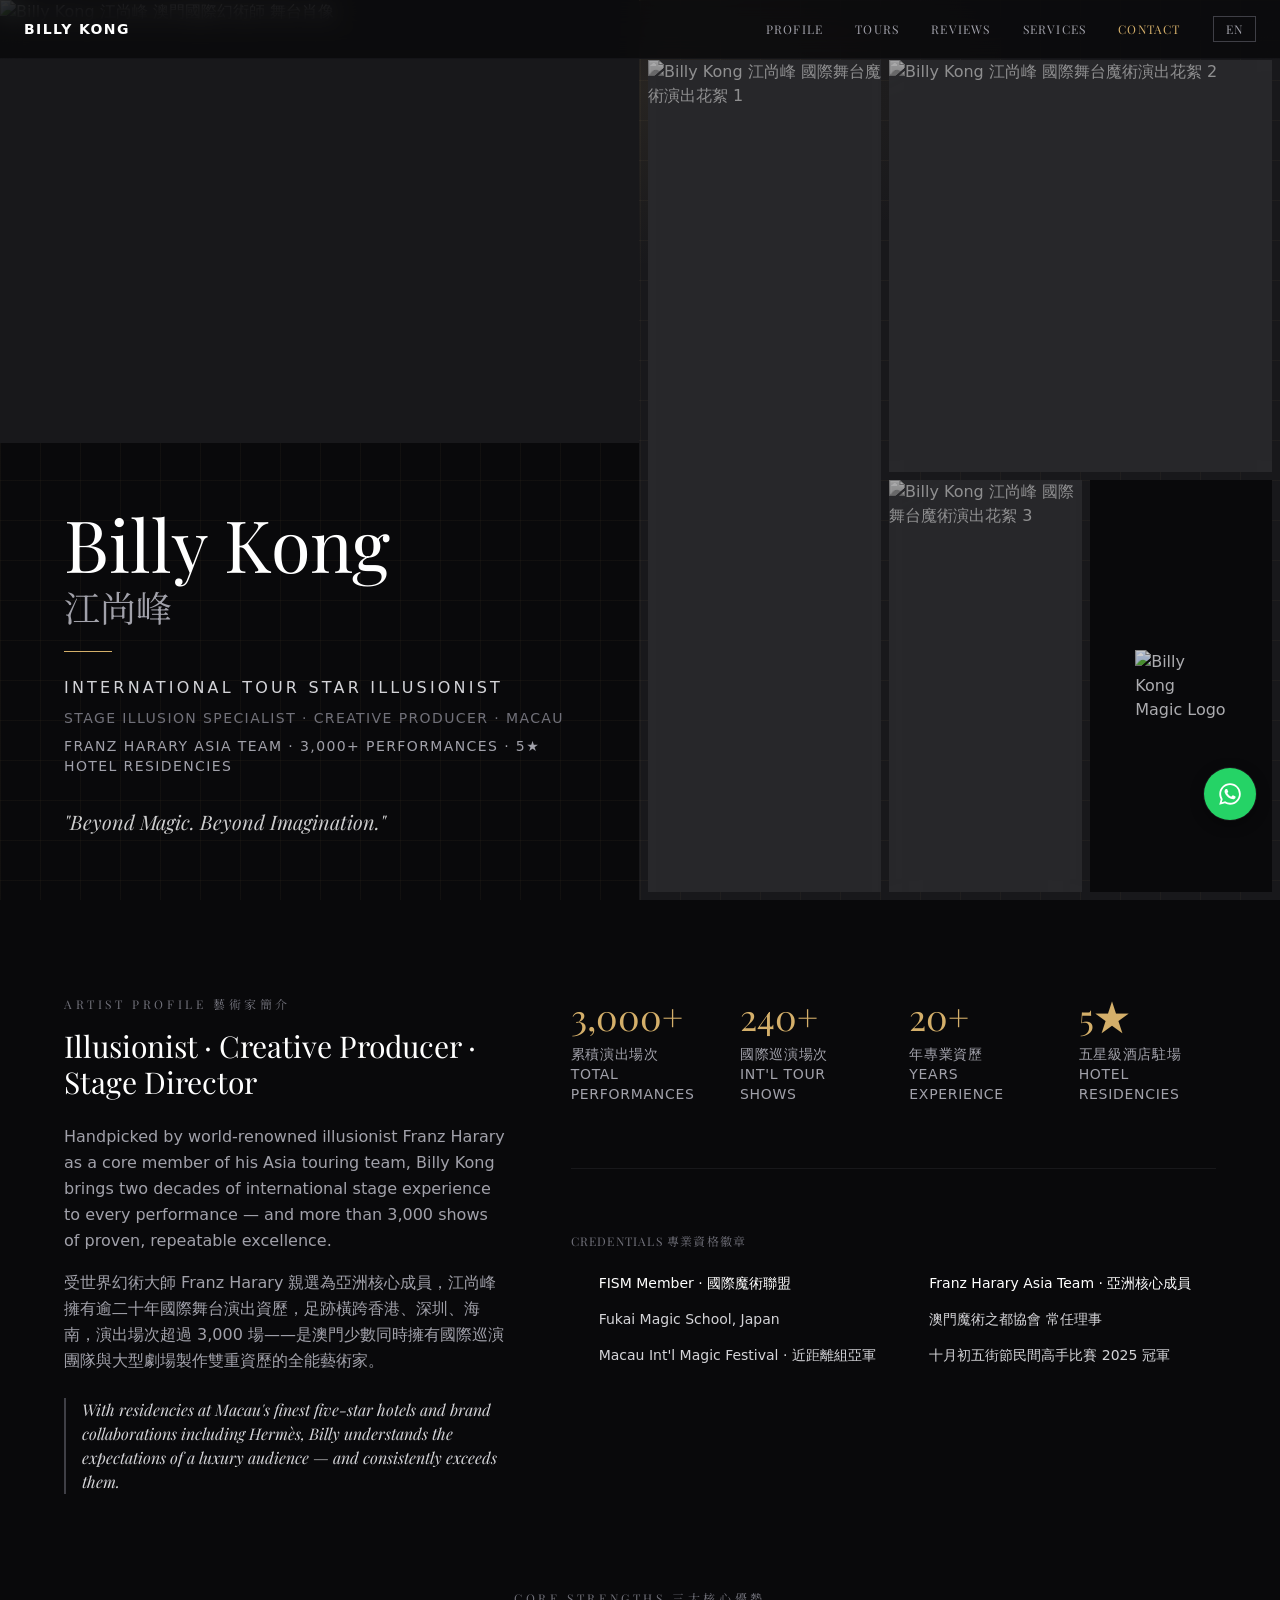
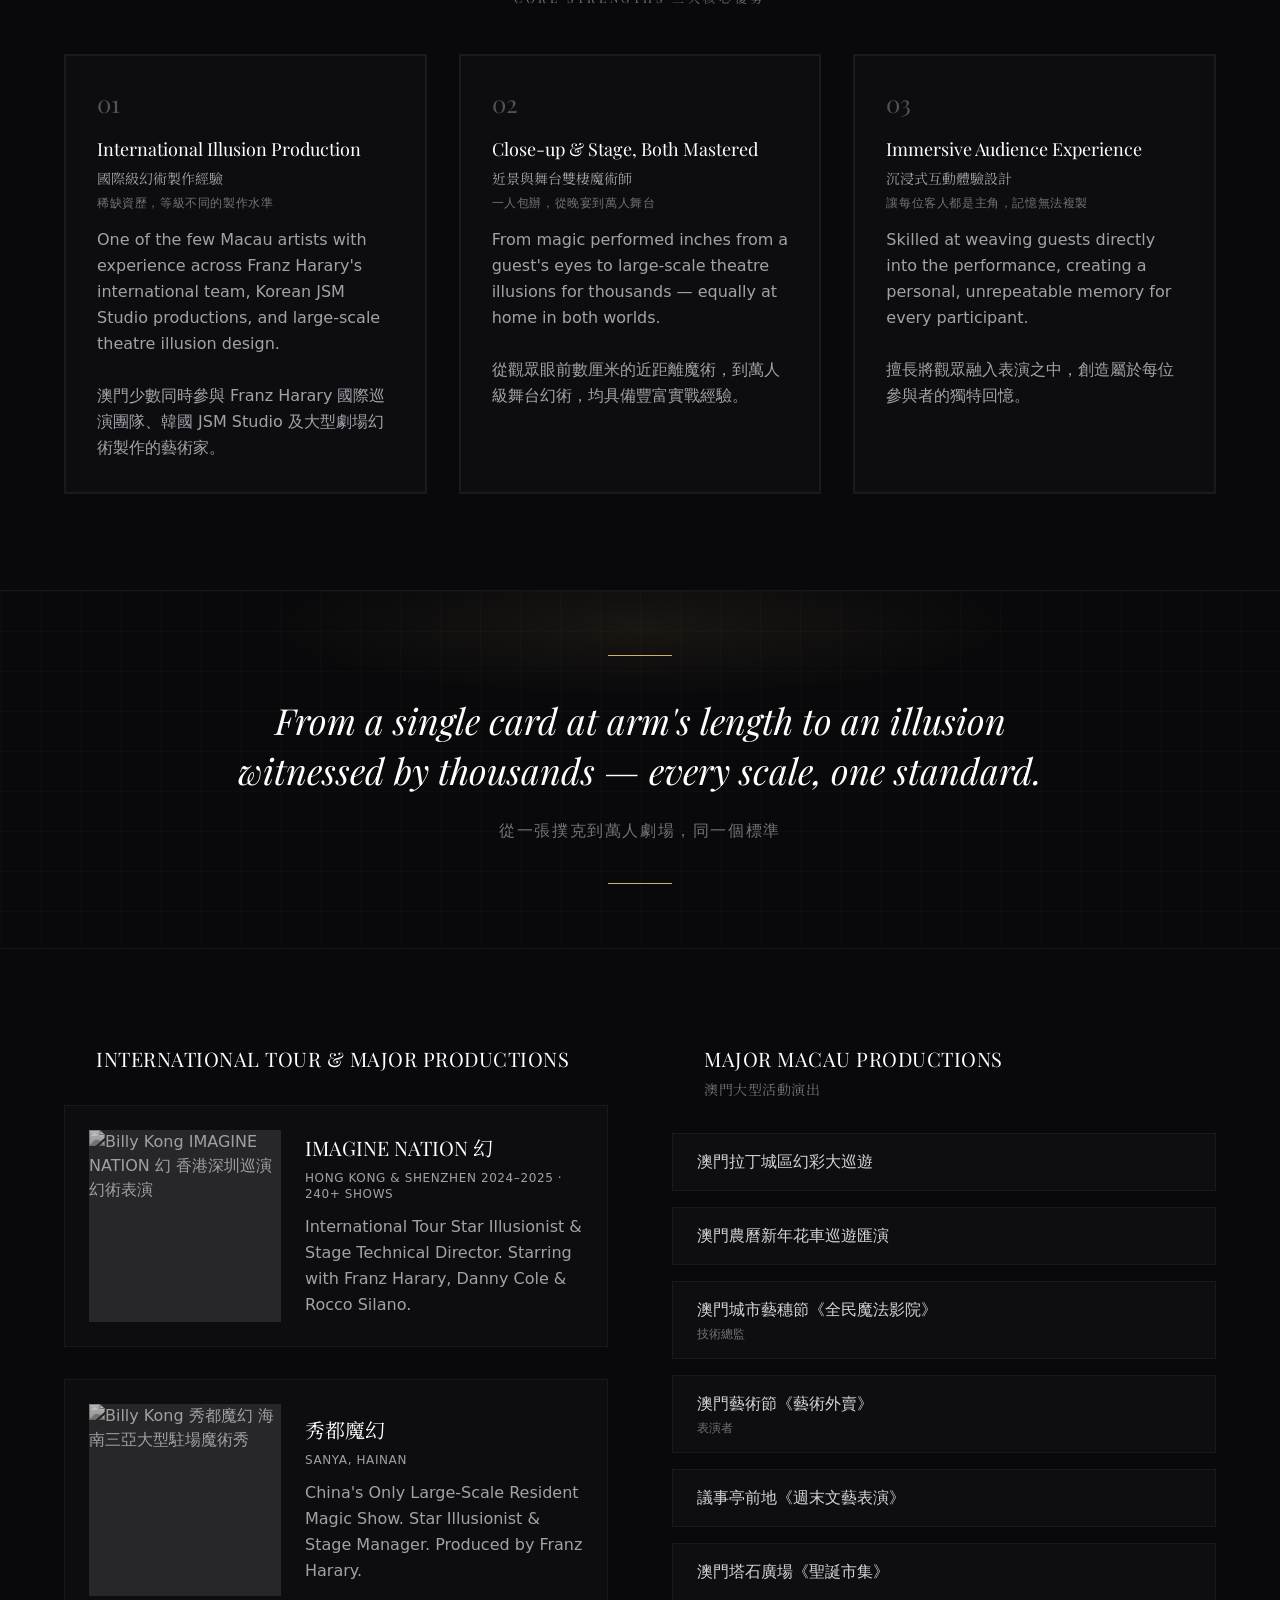
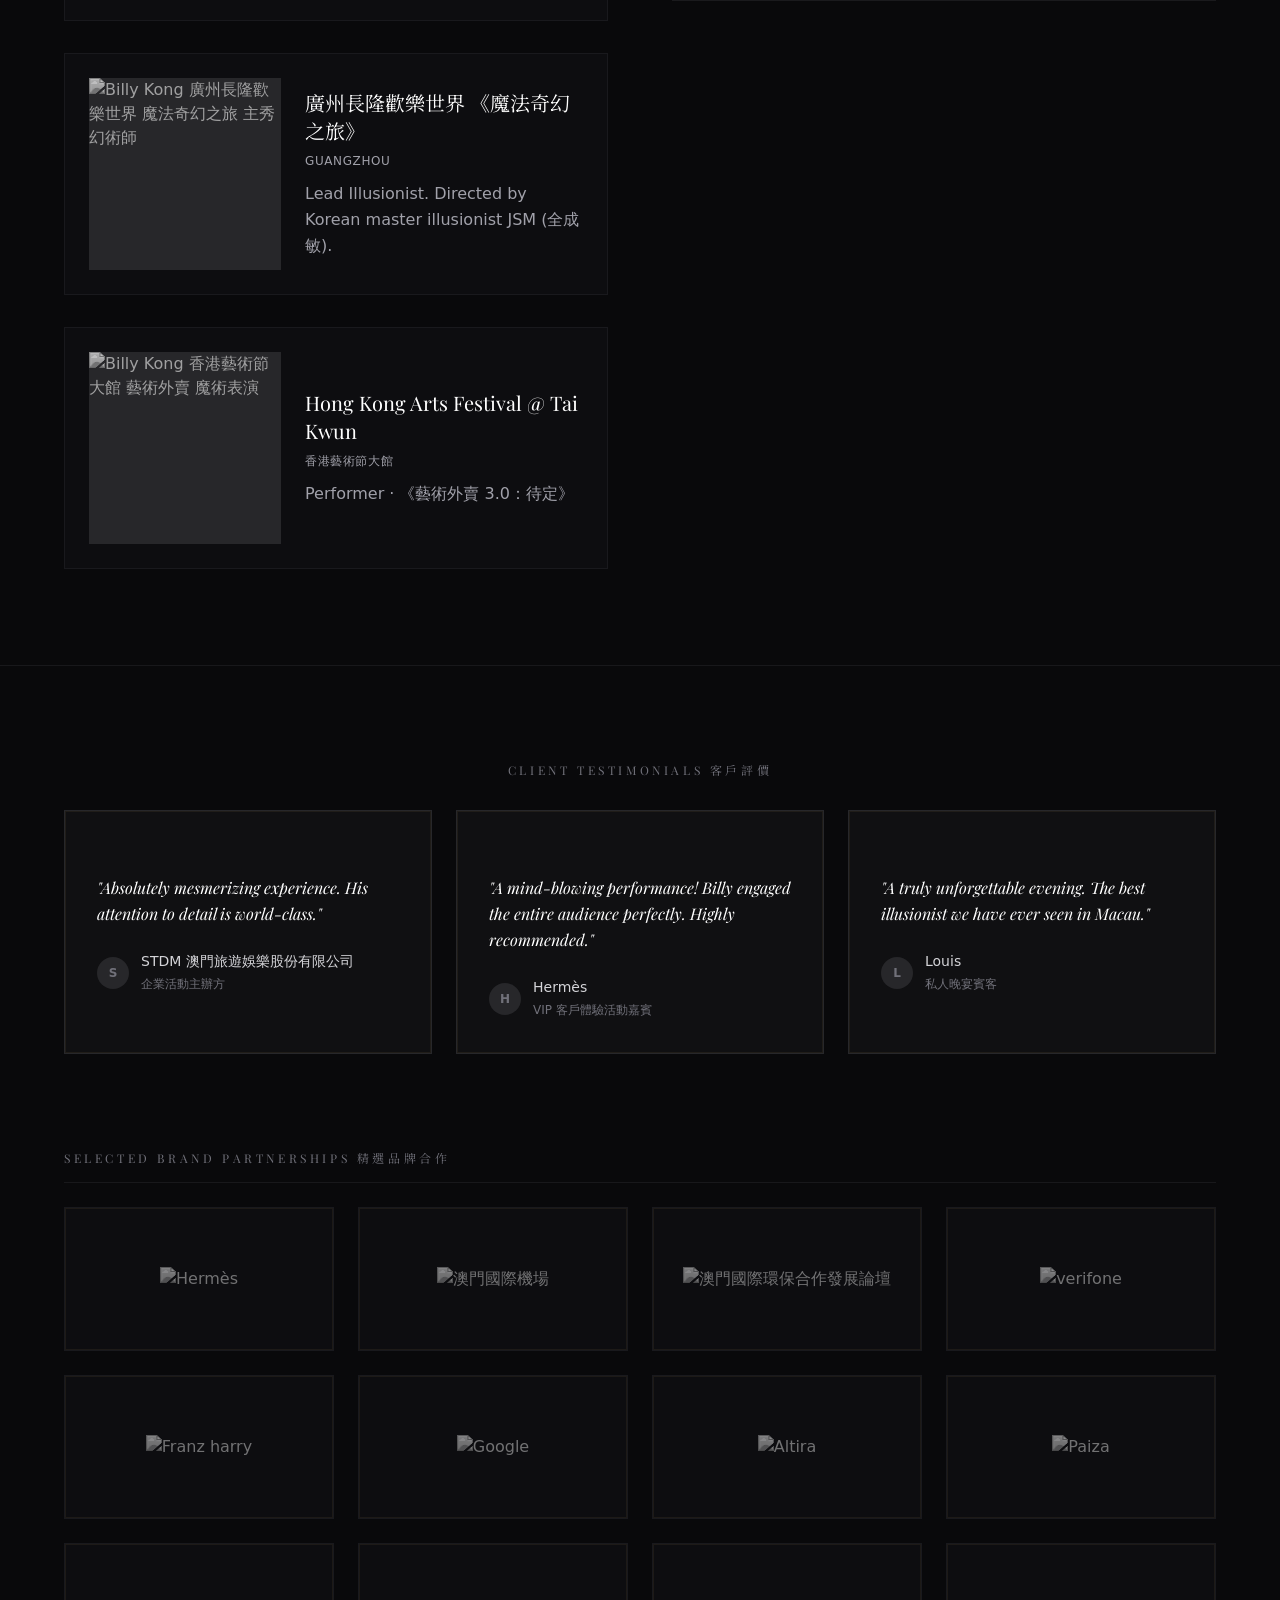
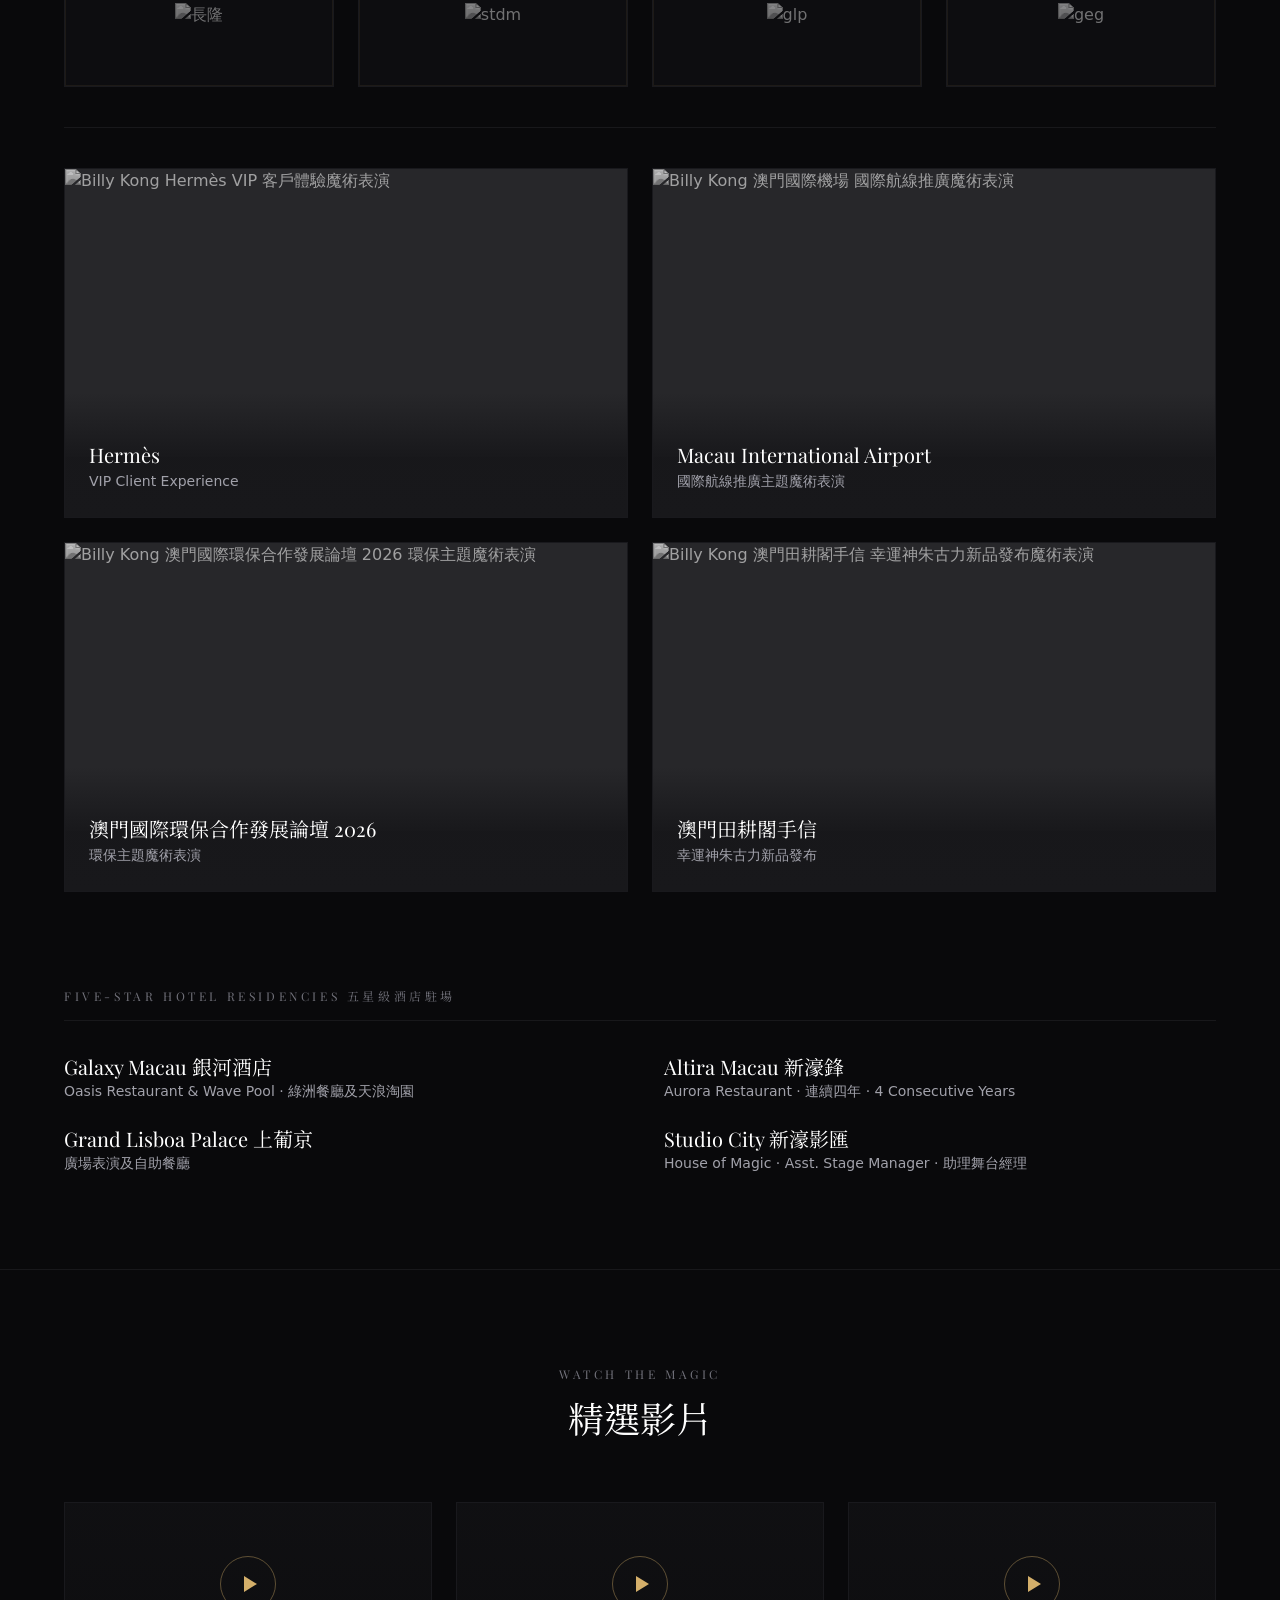
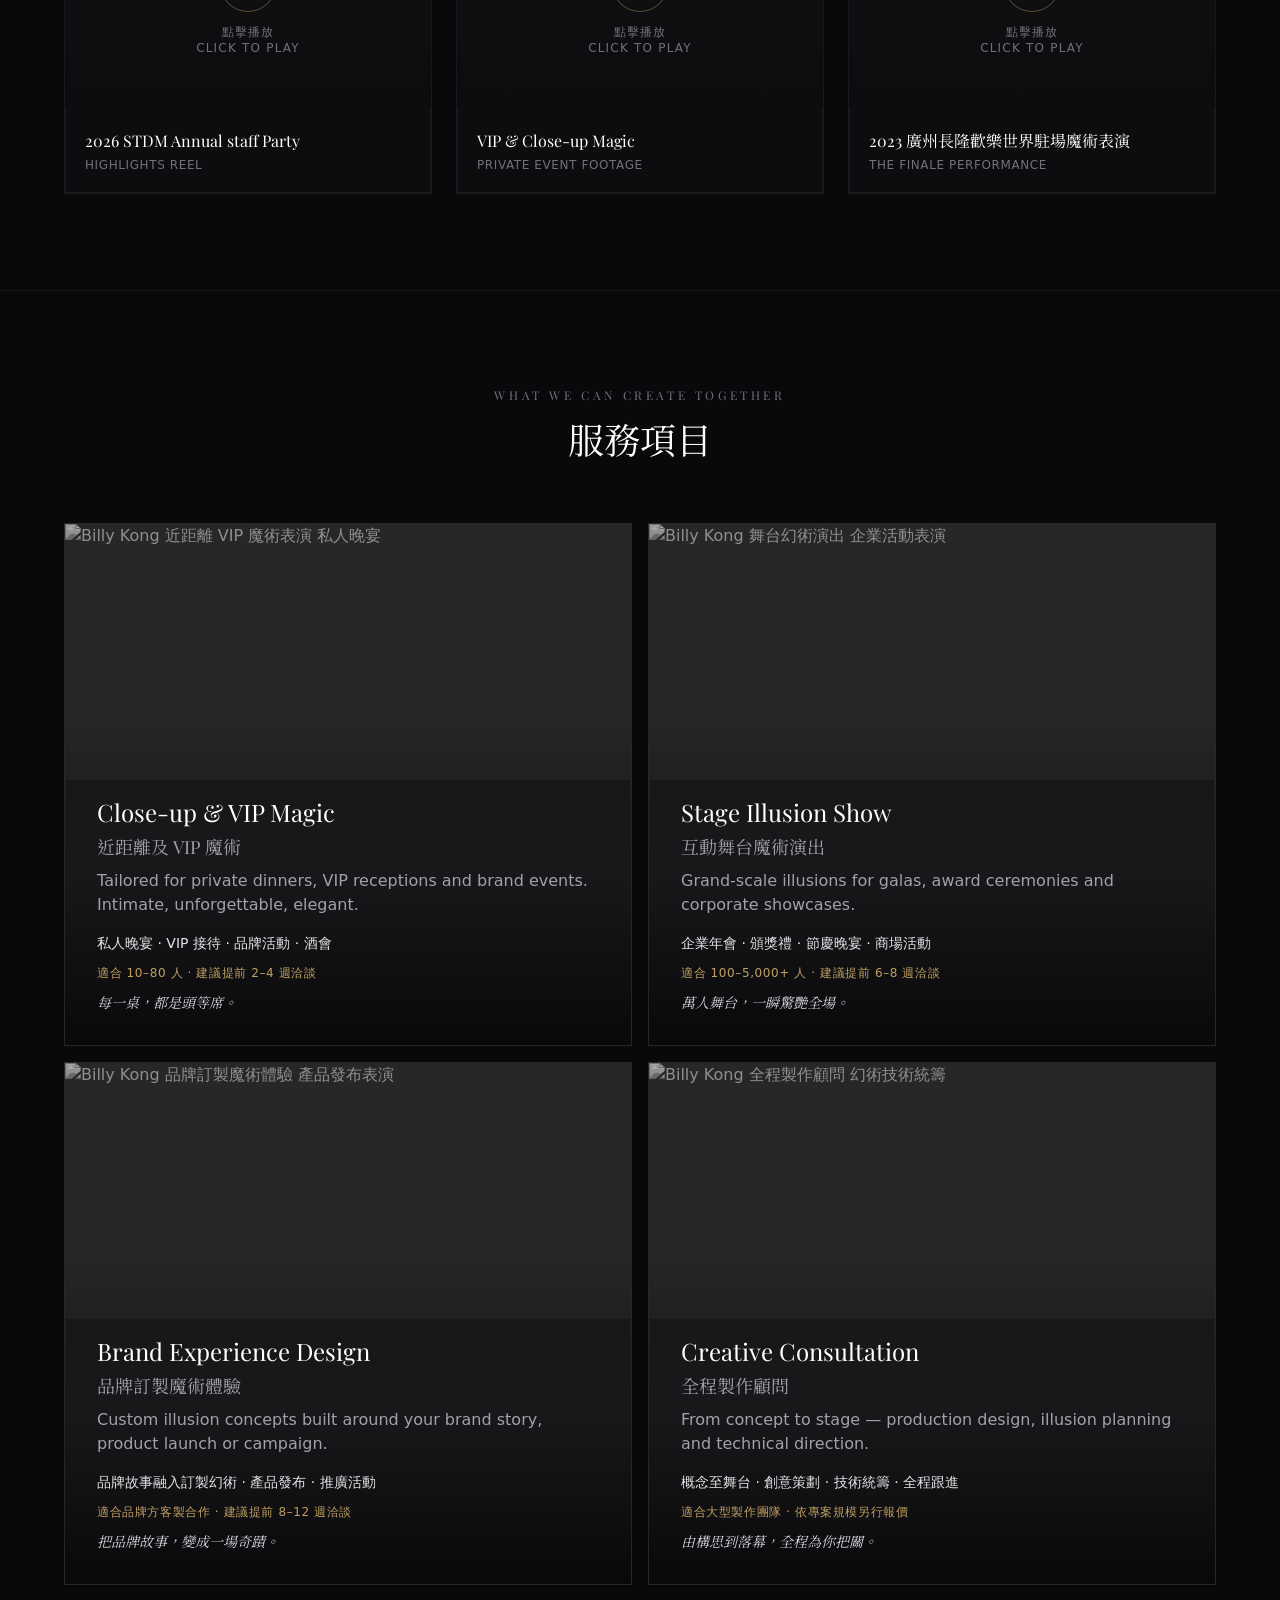
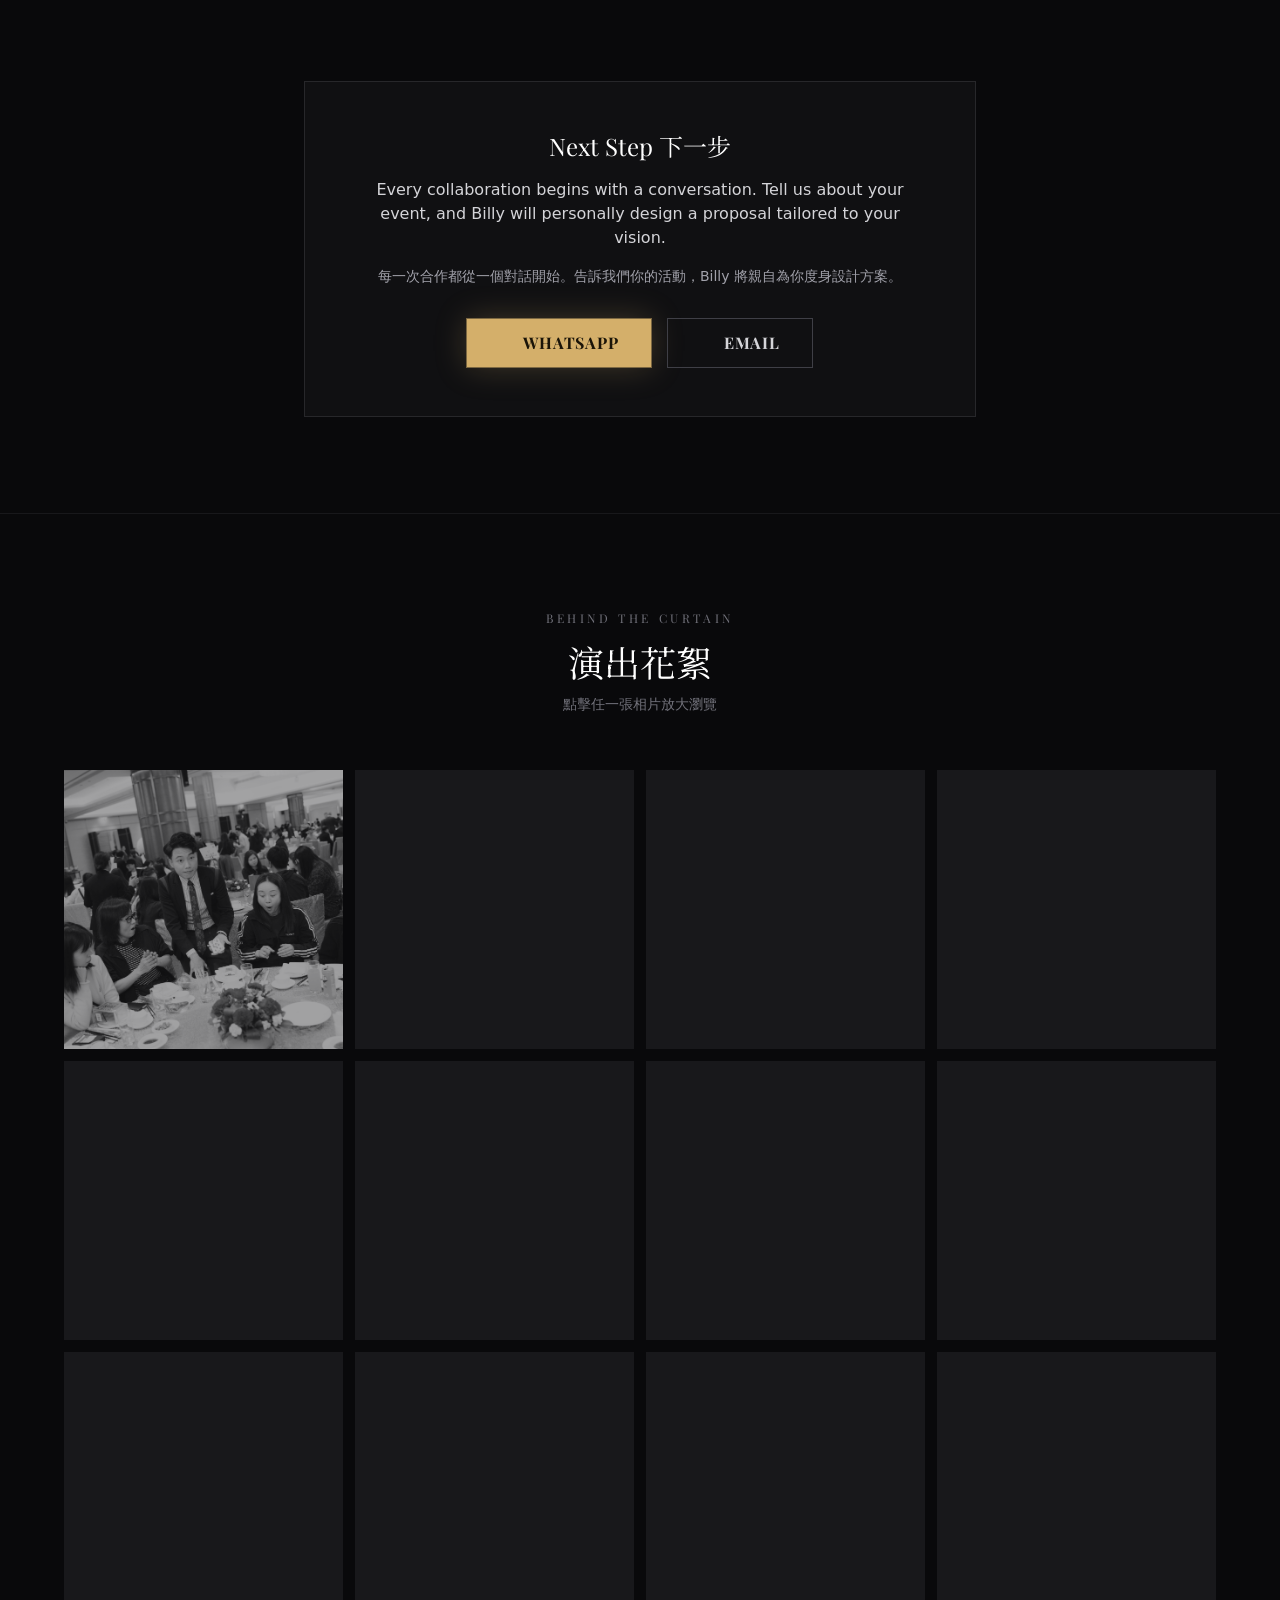
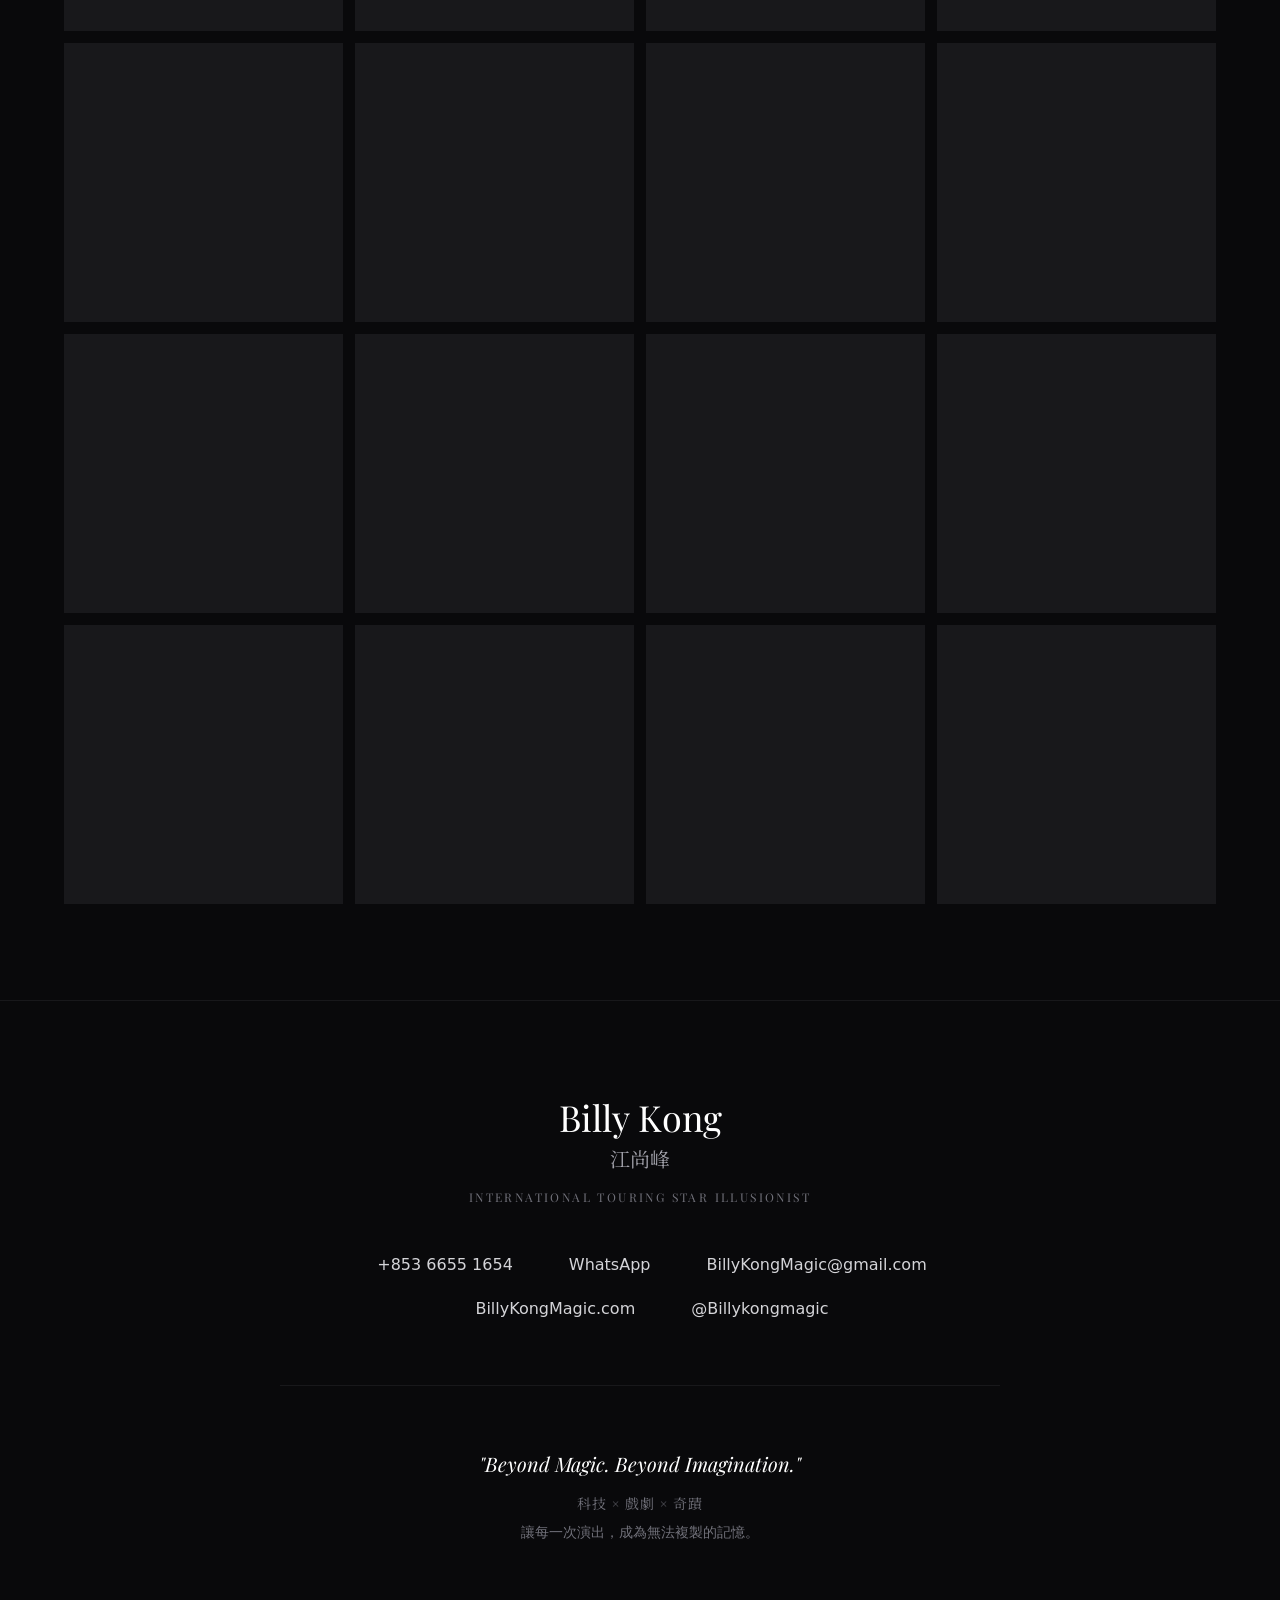
==== commit f0ca64d3: "Update index.html" ====
--- a/index.html
+++ b/index.html
@@ -252,6 +252,13 @@
     .hero-grid .hg-b { grid-area: b; }
     .hero-grid .hg-c { grid-area: c; }
     .hero-grid .hg-d { grid-area: d; }
+    /* 🌟 模糊背景填色層：放在完整顯示（object-contain）的照片後面，
+       填滿因比例不合而空出的區域，避免出現大片生硬的空白 */
+    .hero-blur-bg {
+      filter: blur(24px) brightness(0.42) saturate(1.05) grayscale(0.3);
+      transform: scale(1.2);
+      z-index: 0;
+    }
     @media (min-width: 1024px) {
       .hero-grid {
         height: 100%;
@@ -360,6 +367,7 @@
     document.addEventListener("DOMContentLoaded", () => {
       Object.entries(MY_PHOTOS).forEach(([id, url]) => {
         const img = document.getElementById(id);
+        const bgImg = document.getElementById(id + 'Bg'); // 模糊背景填色層（若該格有對應的話）
         if (img) {
           if (url && url.trim() !== "") {
             img.src = url;
@@ -375,6 +383,12 @@
             if (HERO_FOCAL_POINTS[id]) {
               img.style.objectPosition = HERO_FOCAL_POINTS[id];
             }
+            if (bgImg) {
+              bgImg.src = url;
+              bgImg.loading = 'lazy';
+              bgImg.decoding = 'async';
+              bgImg.classList.remove('hidden');
+            }
             if (id === 'logo') {
               const fallback = document.getElementById('logoFallback');
               if (fallback) fallback.classList.add('hidden');
@@ -382,6 +396,7 @@
             }
           } else {
             img.classList.add('hidden');
+            if (bgImg) bgImg.classList.add('hidden');
             if (id.startsWith('heroGrid')) {
               img.parentElement.style.display = 'none';
             }
@@ -630,13 +645,16 @@
     <!-- 首頁三張預覽圖與 Logo：grid-template-areas 明確版位，手機等分 2×2，桌面（lg）左側大圖＋右側上下分割 -->
     <div class="hero-grid h-auto lg:h-[calc(100vh)] bg-zinc-900 gap-1 lg:gap-2 p-1 lg:p-2 lg:pt-[60px]">
       <div class="hg-a relative overflow-hidden group bg-zinc-800 aspect-square lg:aspect-auto">
-        <img id="heroGrid1" alt="Billy Kong 江尚峰 國際舞台魔術演出花絮 1" class="hidden absolute inset-0 w-full h-full object-contain reveal-target reveal-opacity-60 opacity-60 grayscale transition-all duration-1000 ease-out" />
+        <img id="heroGrid1Bg" aria-hidden="true" alt="" class="hidden absolute inset-0 w-full h-full object-cover hero-blur-bg" />
+        <img id="heroGrid1" alt="Billy Kong 江尚峰 國際舞台魔術演出花絮 1" class="hidden absolute inset-0 w-full h-full object-contain z-10 reveal-target reveal-opacity-60 opacity-60 grayscale transition-all duration-1000 ease-out" />
       </div>
       <div class="hg-b relative overflow-hidden group bg-zinc-800 aspect-square lg:aspect-auto">
-        <img id="heroGrid2" alt="Billy Kong 江尚峰 國際舞台魔術演出花絮 2" class="hidden absolute inset-0 w-full h-full object-contain reveal-target reveal-opacity-60 opacity-60 grayscale transition-all duration-1000 ease-out" />
+        <img id="heroGrid2Bg" aria-hidden="true" alt="" class="hidden absolute inset-0 w-full h-full object-cover hero-blur-bg" />
+        <img id="heroGrid2" alt="Billy Kong 江尚峰 國際舞台魔術演出花絮 2" class="hidden absolute inset-0 w-full h-full object-contain z-10 reveal-target reveal-opacity-60 opacity-60 grayscale transition-all duration-1000 ease-out" />
       </div>
       <div class="hg-c relative overflow-hidden group bg-zinc-800 aspect-square lg:aspect-auto">
-        <img id="heroGrid3" alt="Billy Kong 江尚峰 國際舞台魔術演出花絮 3" class="hidden absolute inset-0 w-full h-full object-contain reveal-target reveal-opacity-60 opacity-60 grayscale transition-all duration-1000 ease-out" />
+        <img id="heroGrid3Bg" aria-hidden="true" alt="" class="hidden absolute inset-0 w-full h-full object-cover hero-blur-bg" />
+        <img id="heroGrid3" alt="Billy Kong 江尚峰 國際舞台魔術演出花絮 3" class="hidden absolute inset-0 w-full h-full object-contain z-10 reveal-target reveal-opacity-60 opacity-60 grayscale transition-all duration-1000 ease-out" />
       </div>
       <div class="hg-d relative overflow-hidden group bg-zinc-950 flex flex-col items-center justify-center aspect-square lg:aspect-auto">
         <div id="logoFallback" class="text-center p-3 relative z-10">
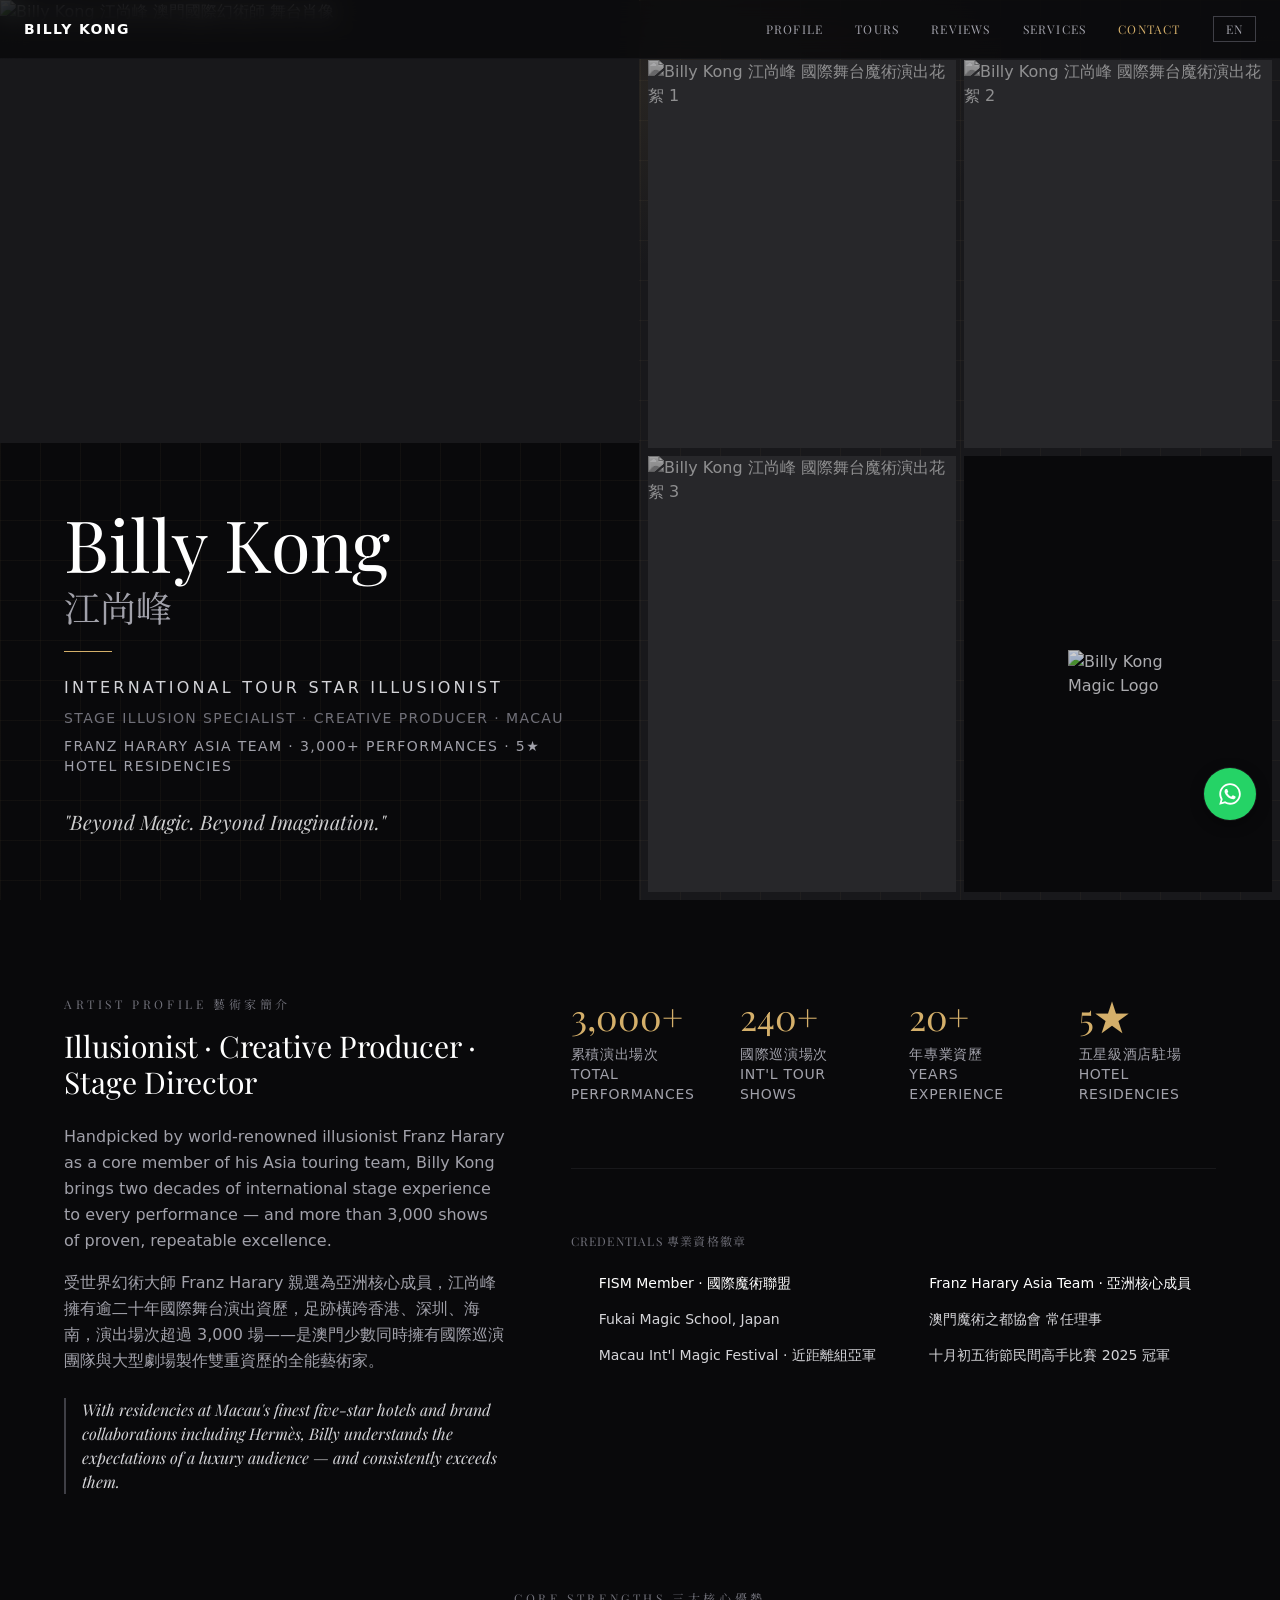
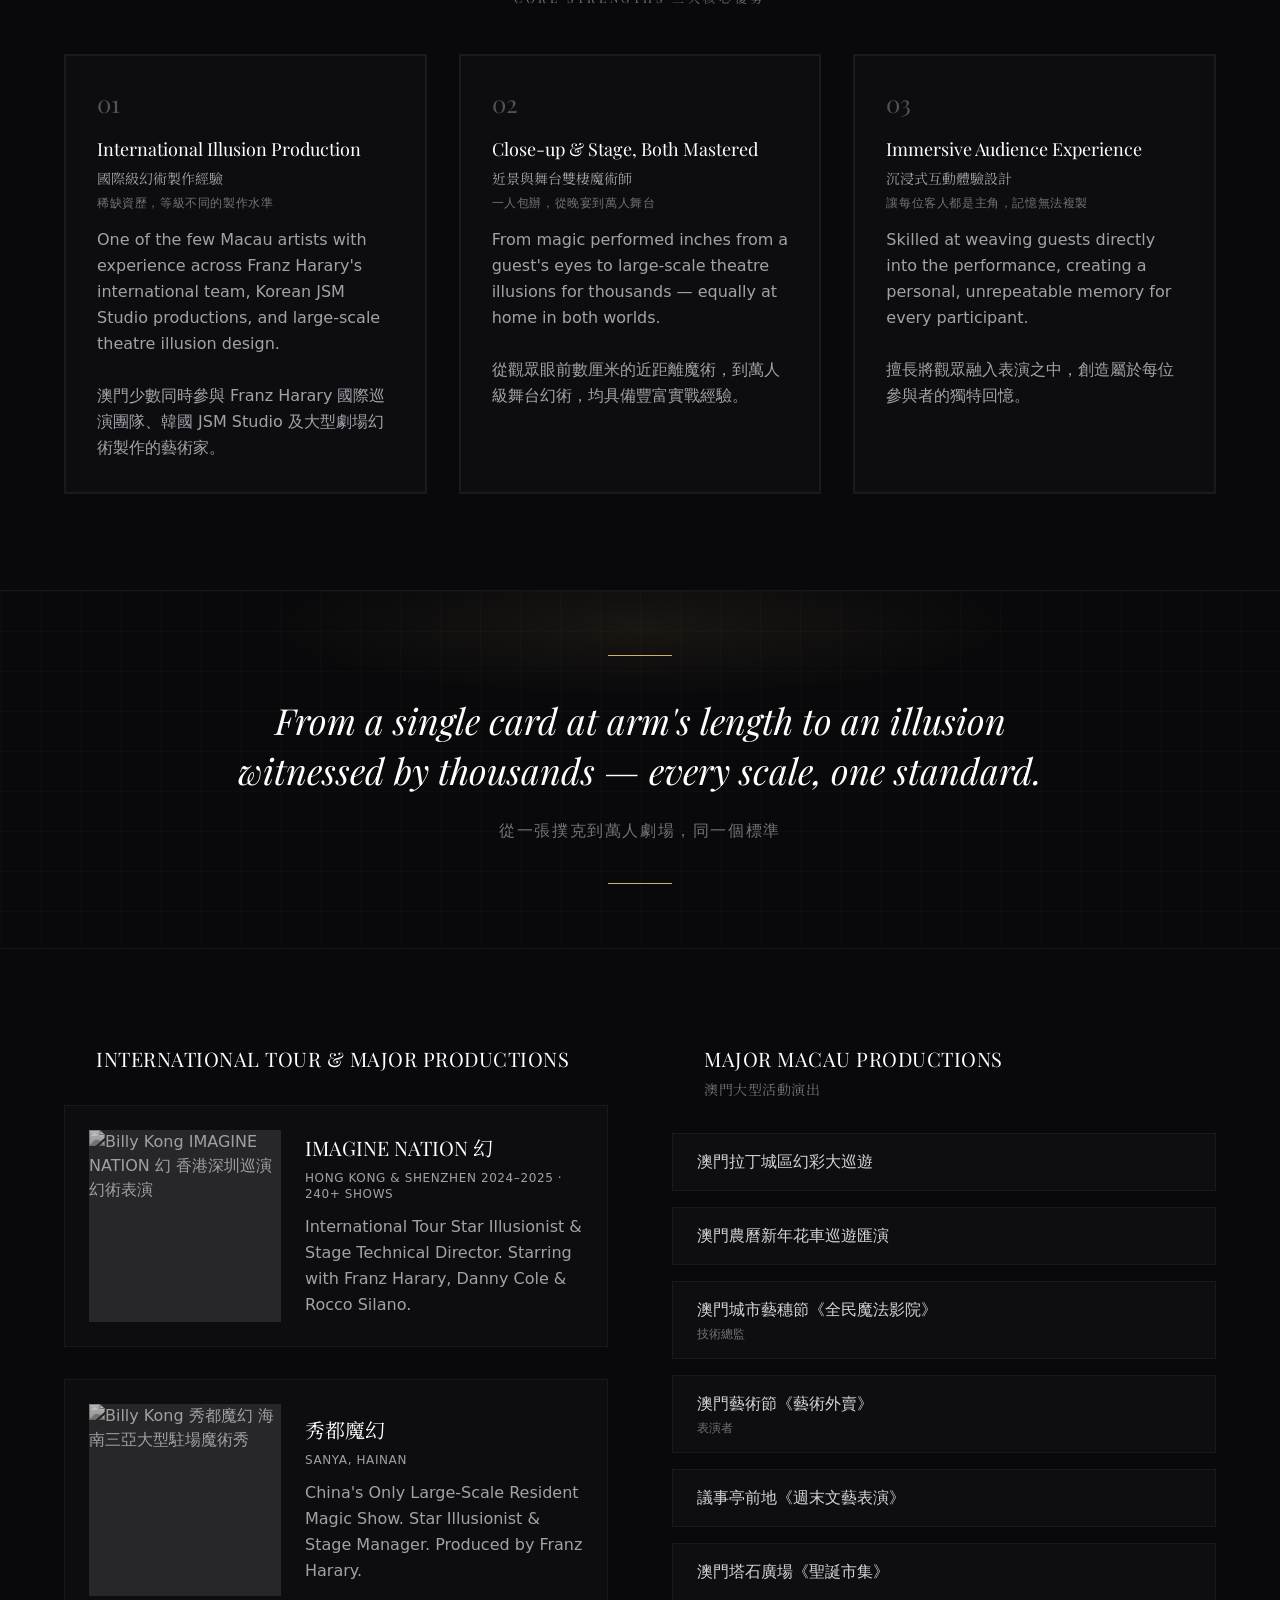
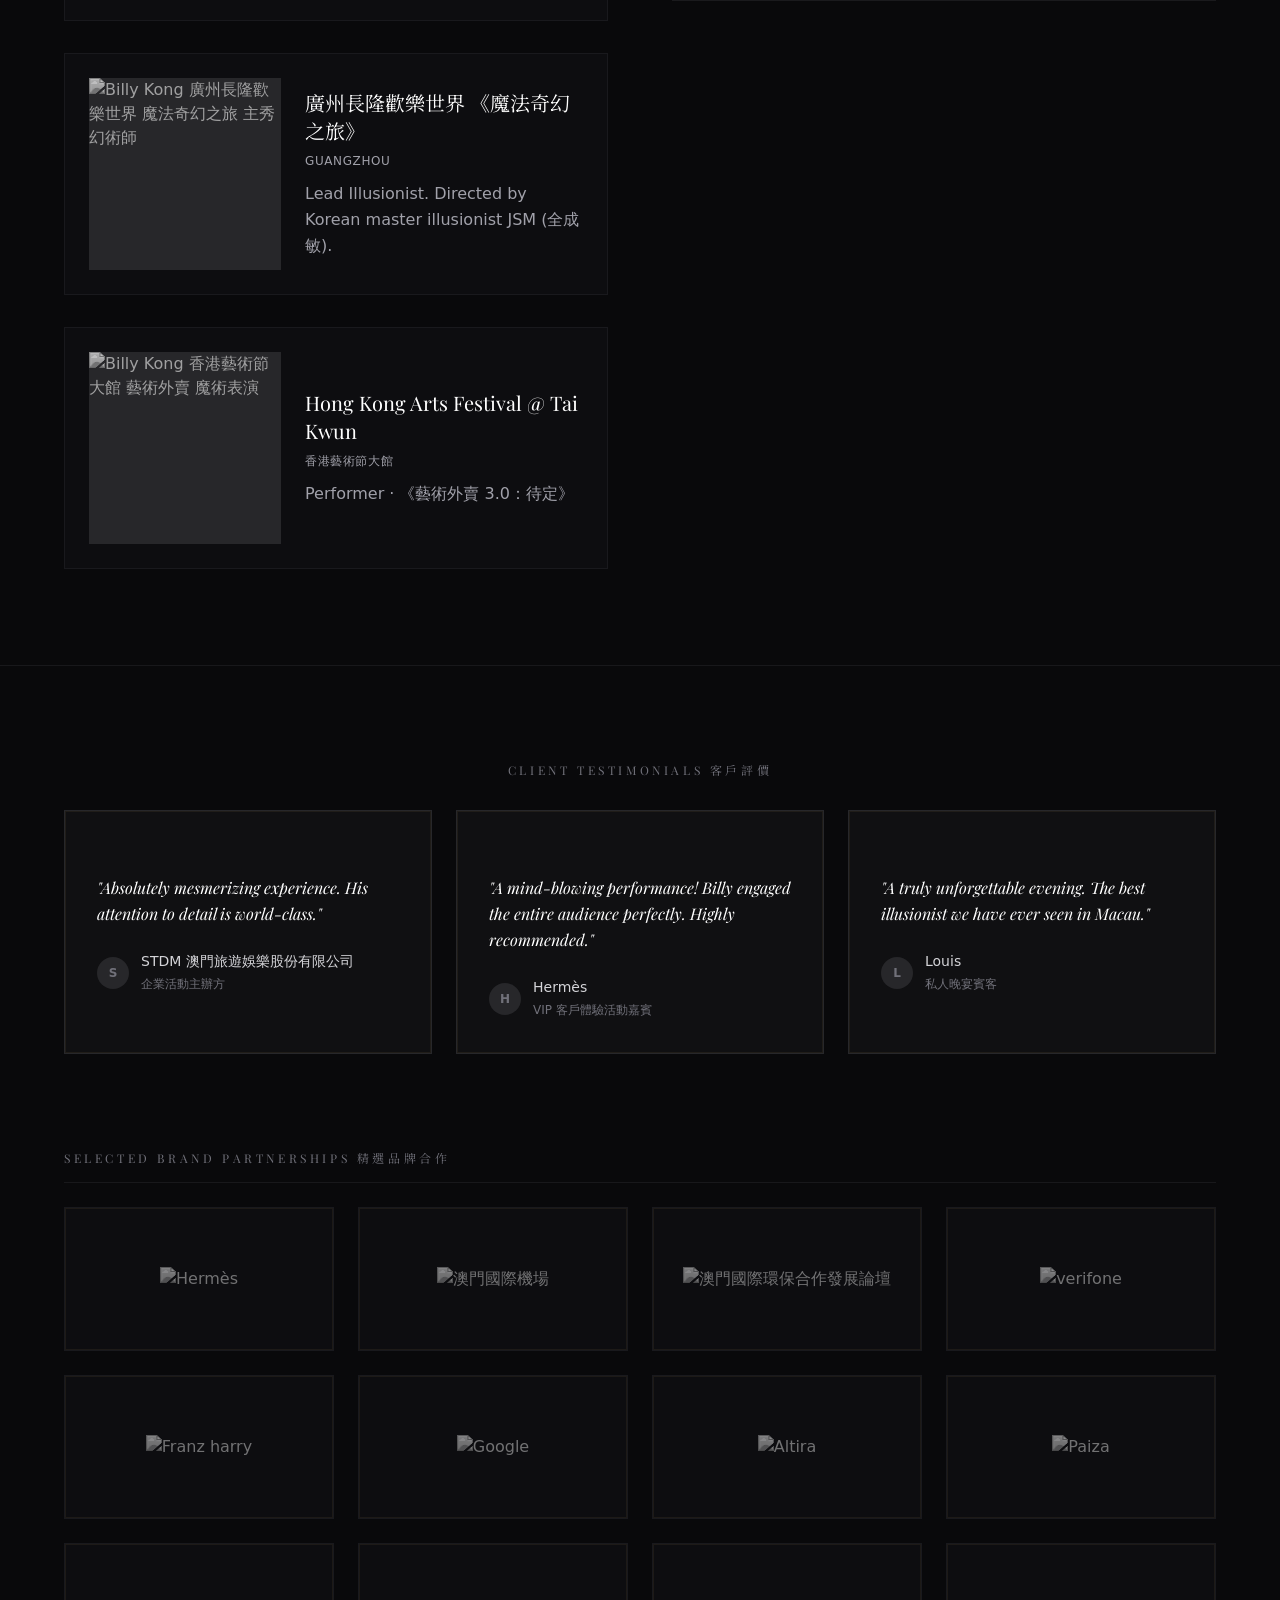
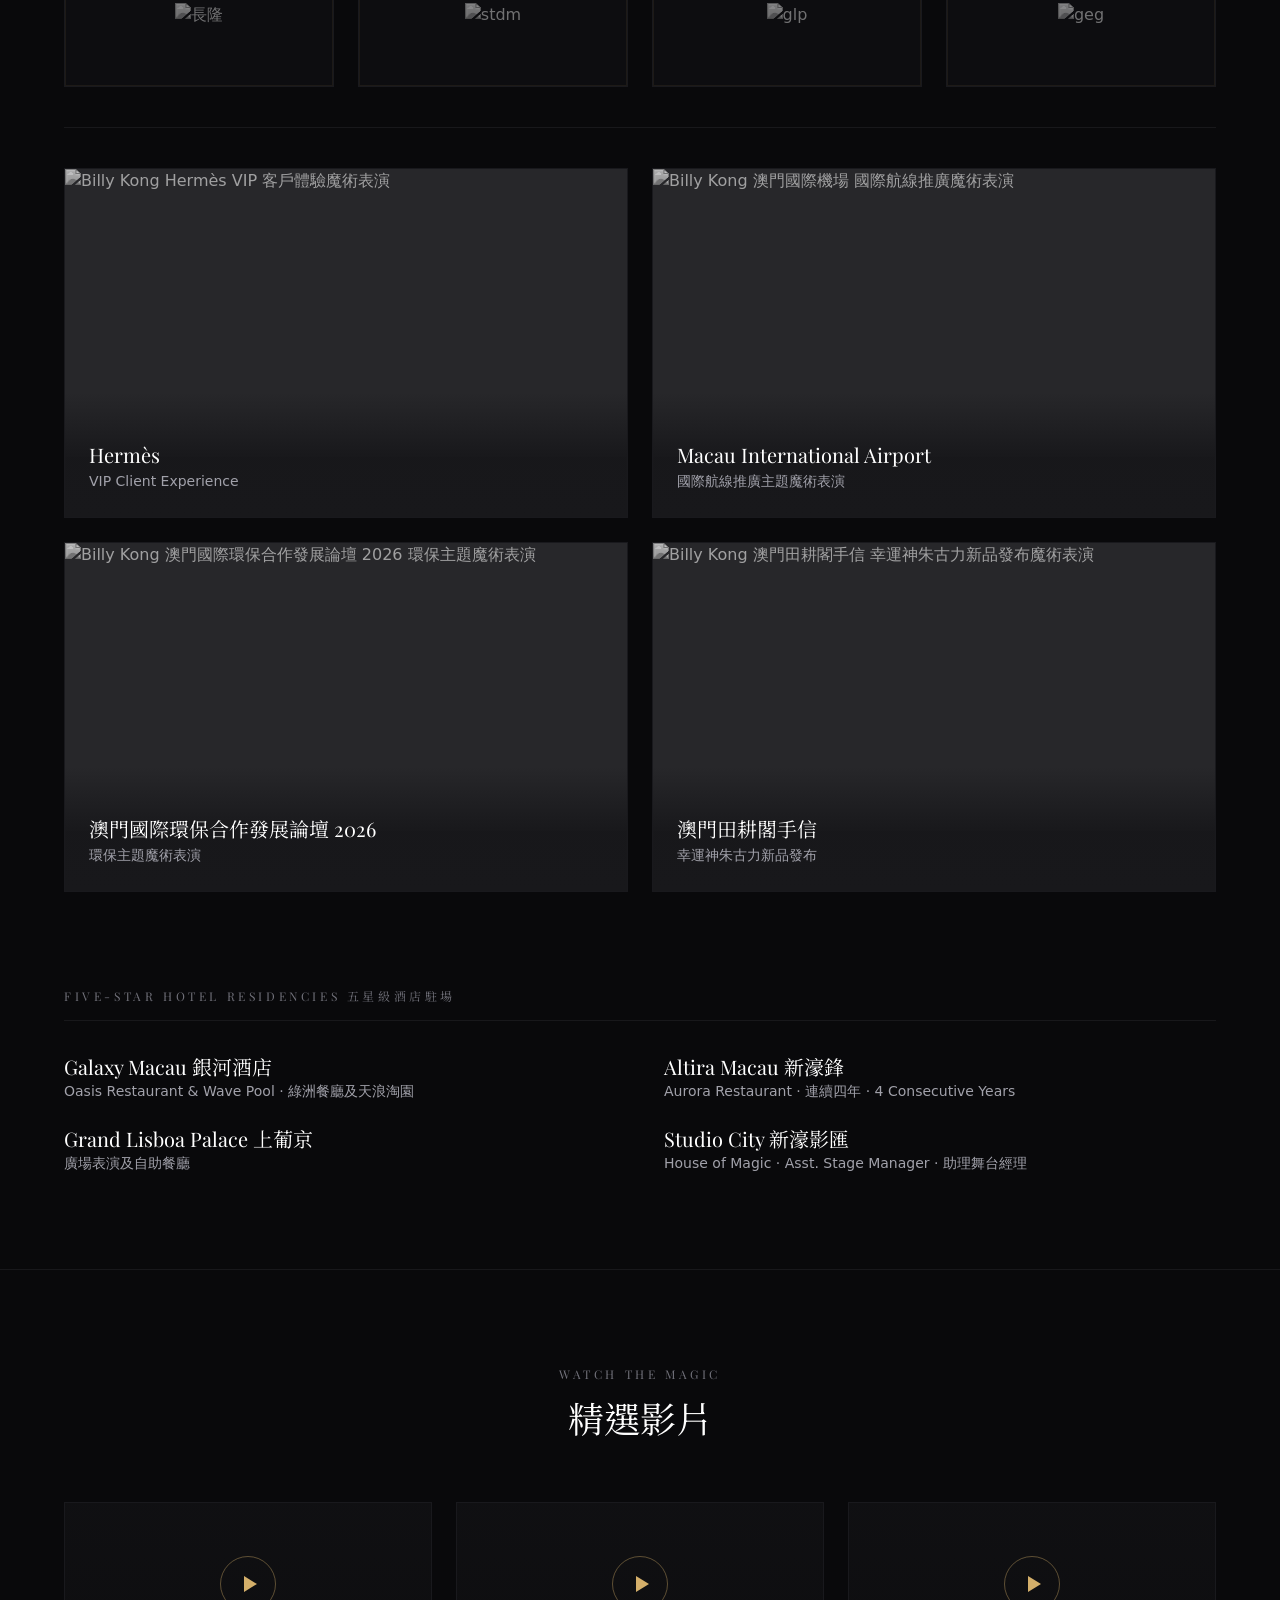
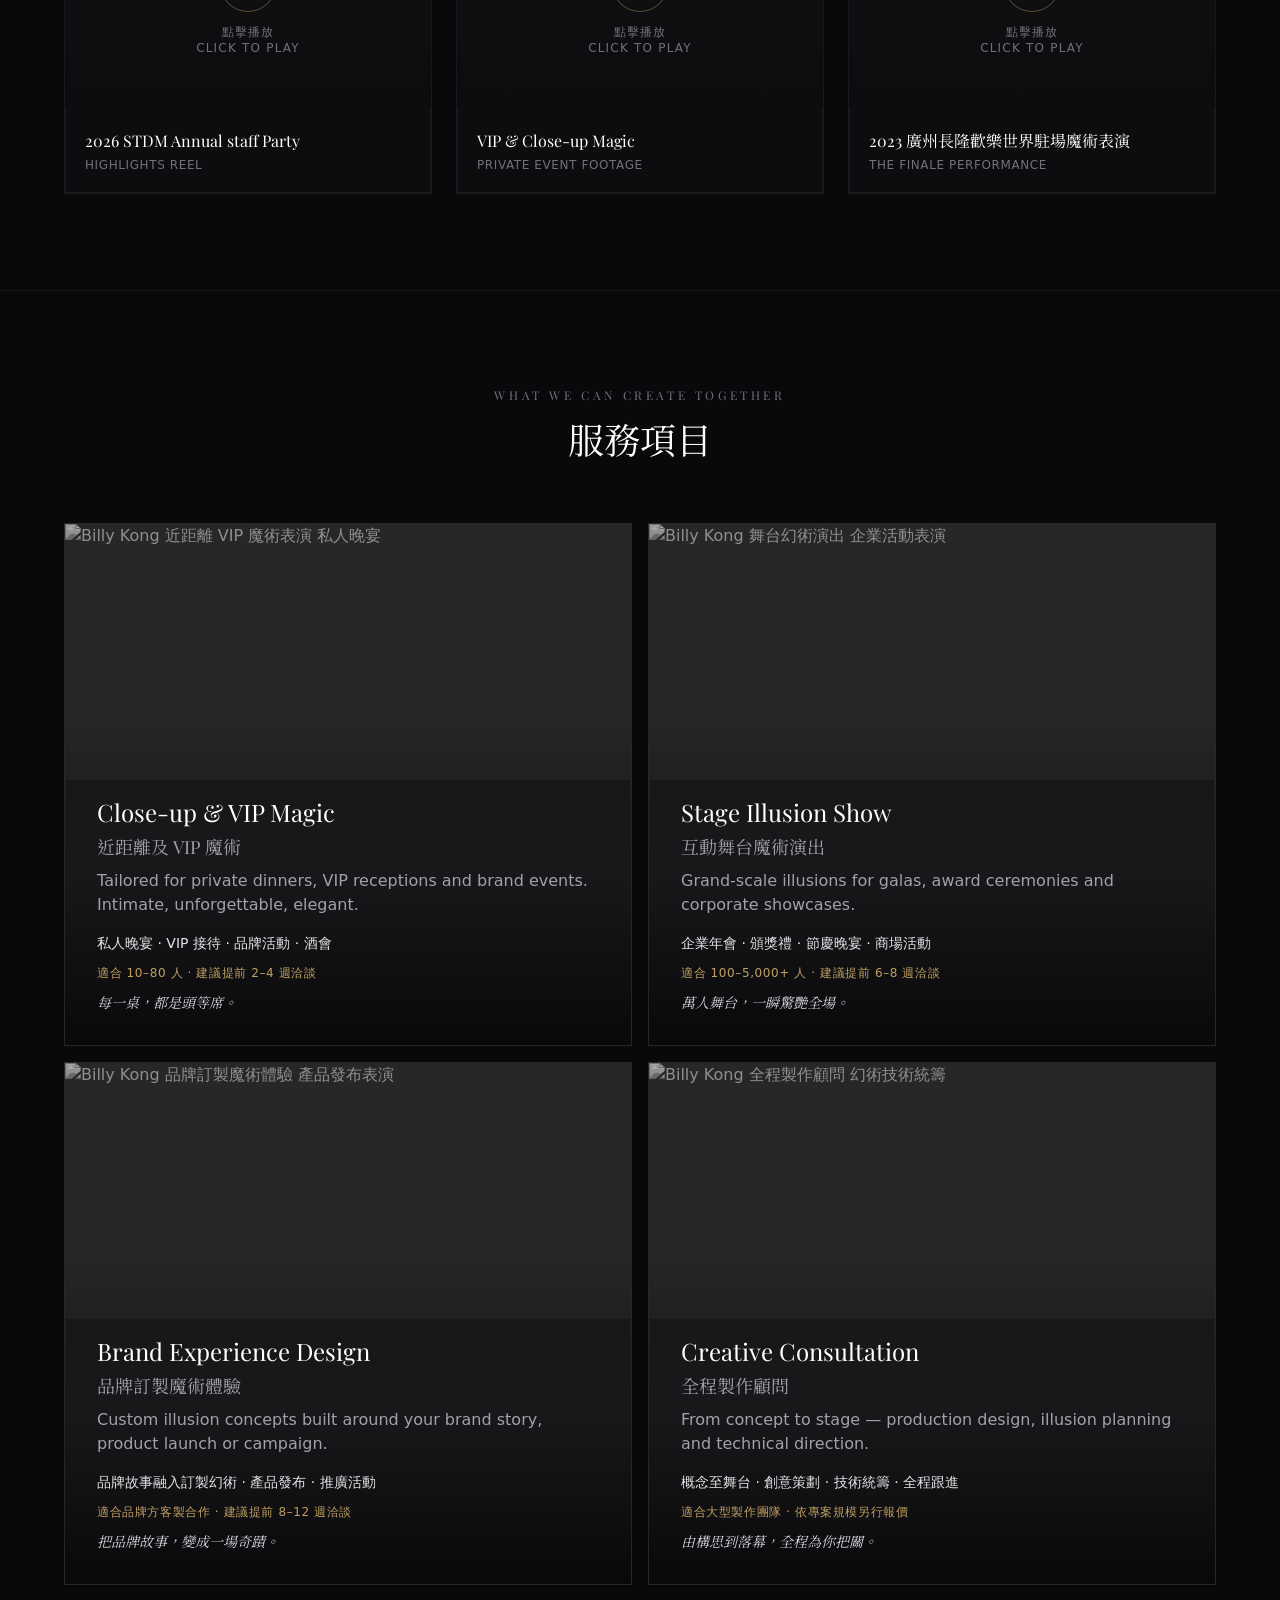
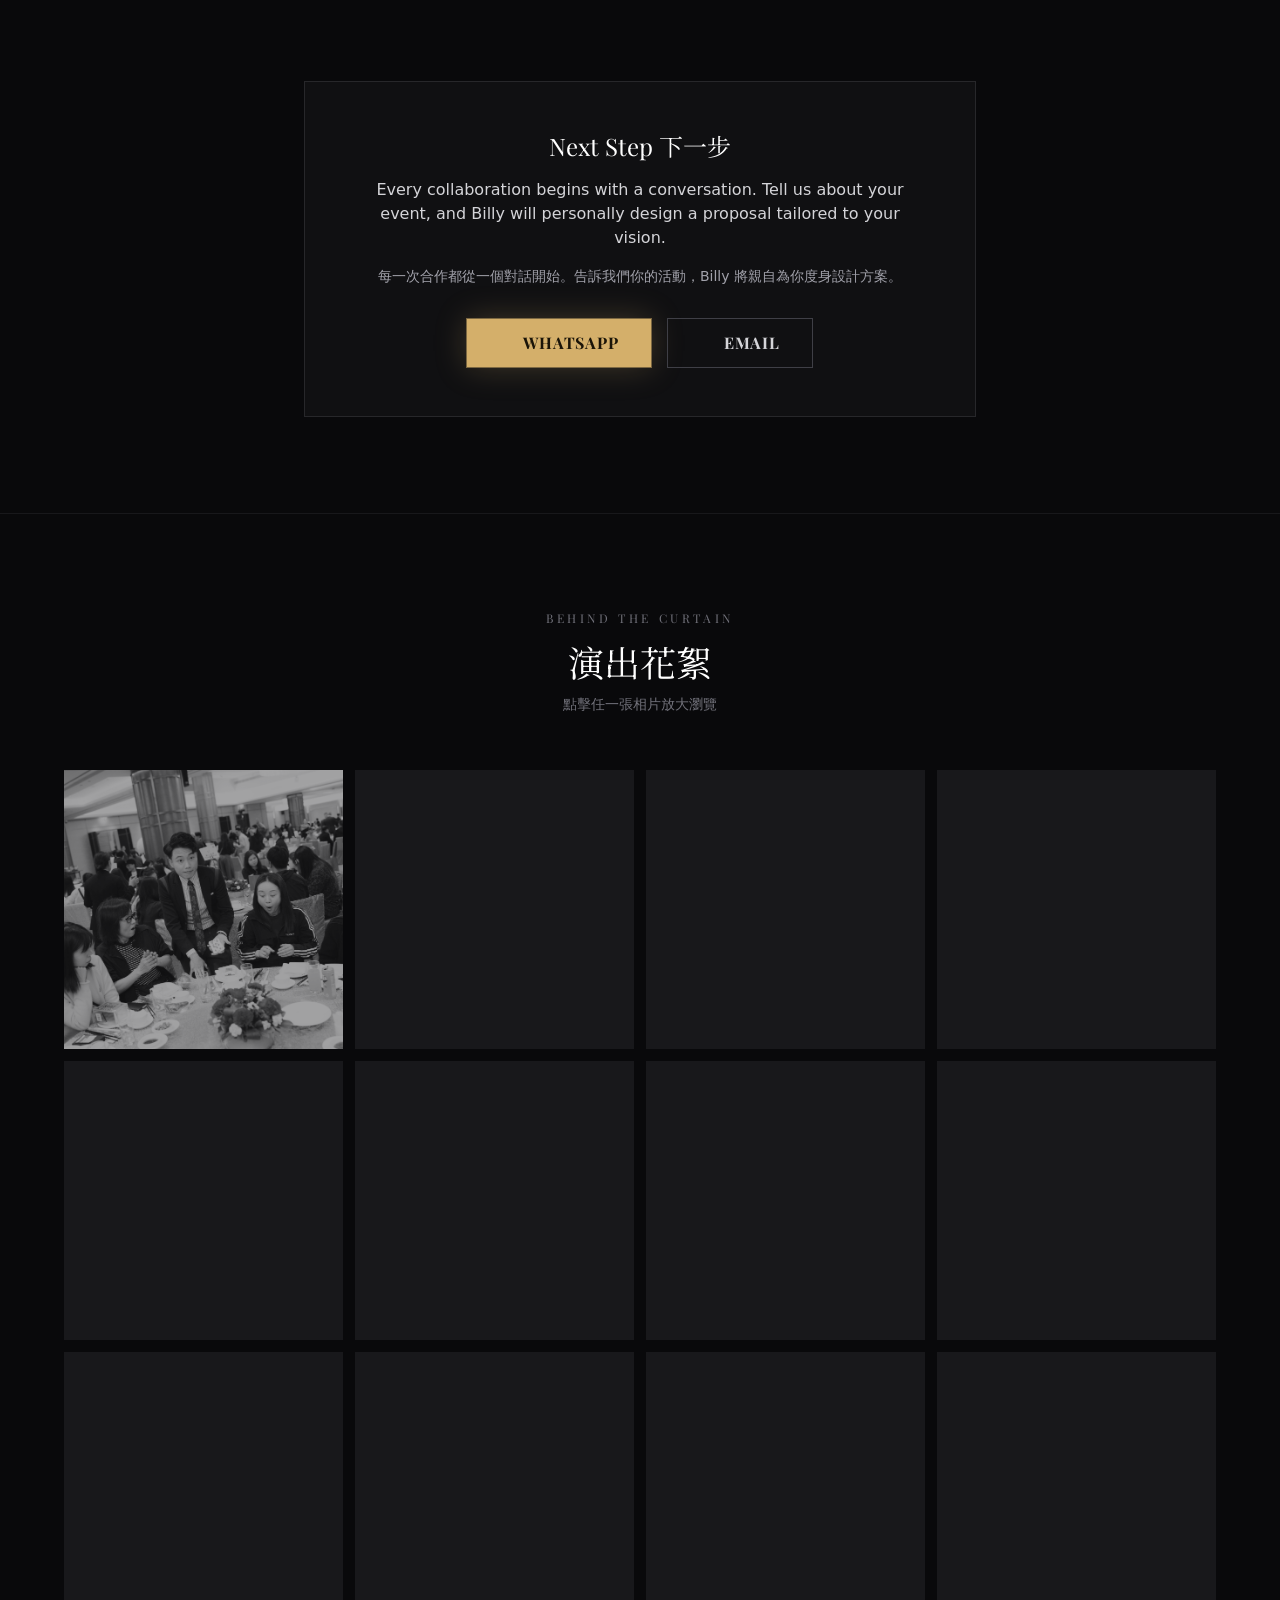
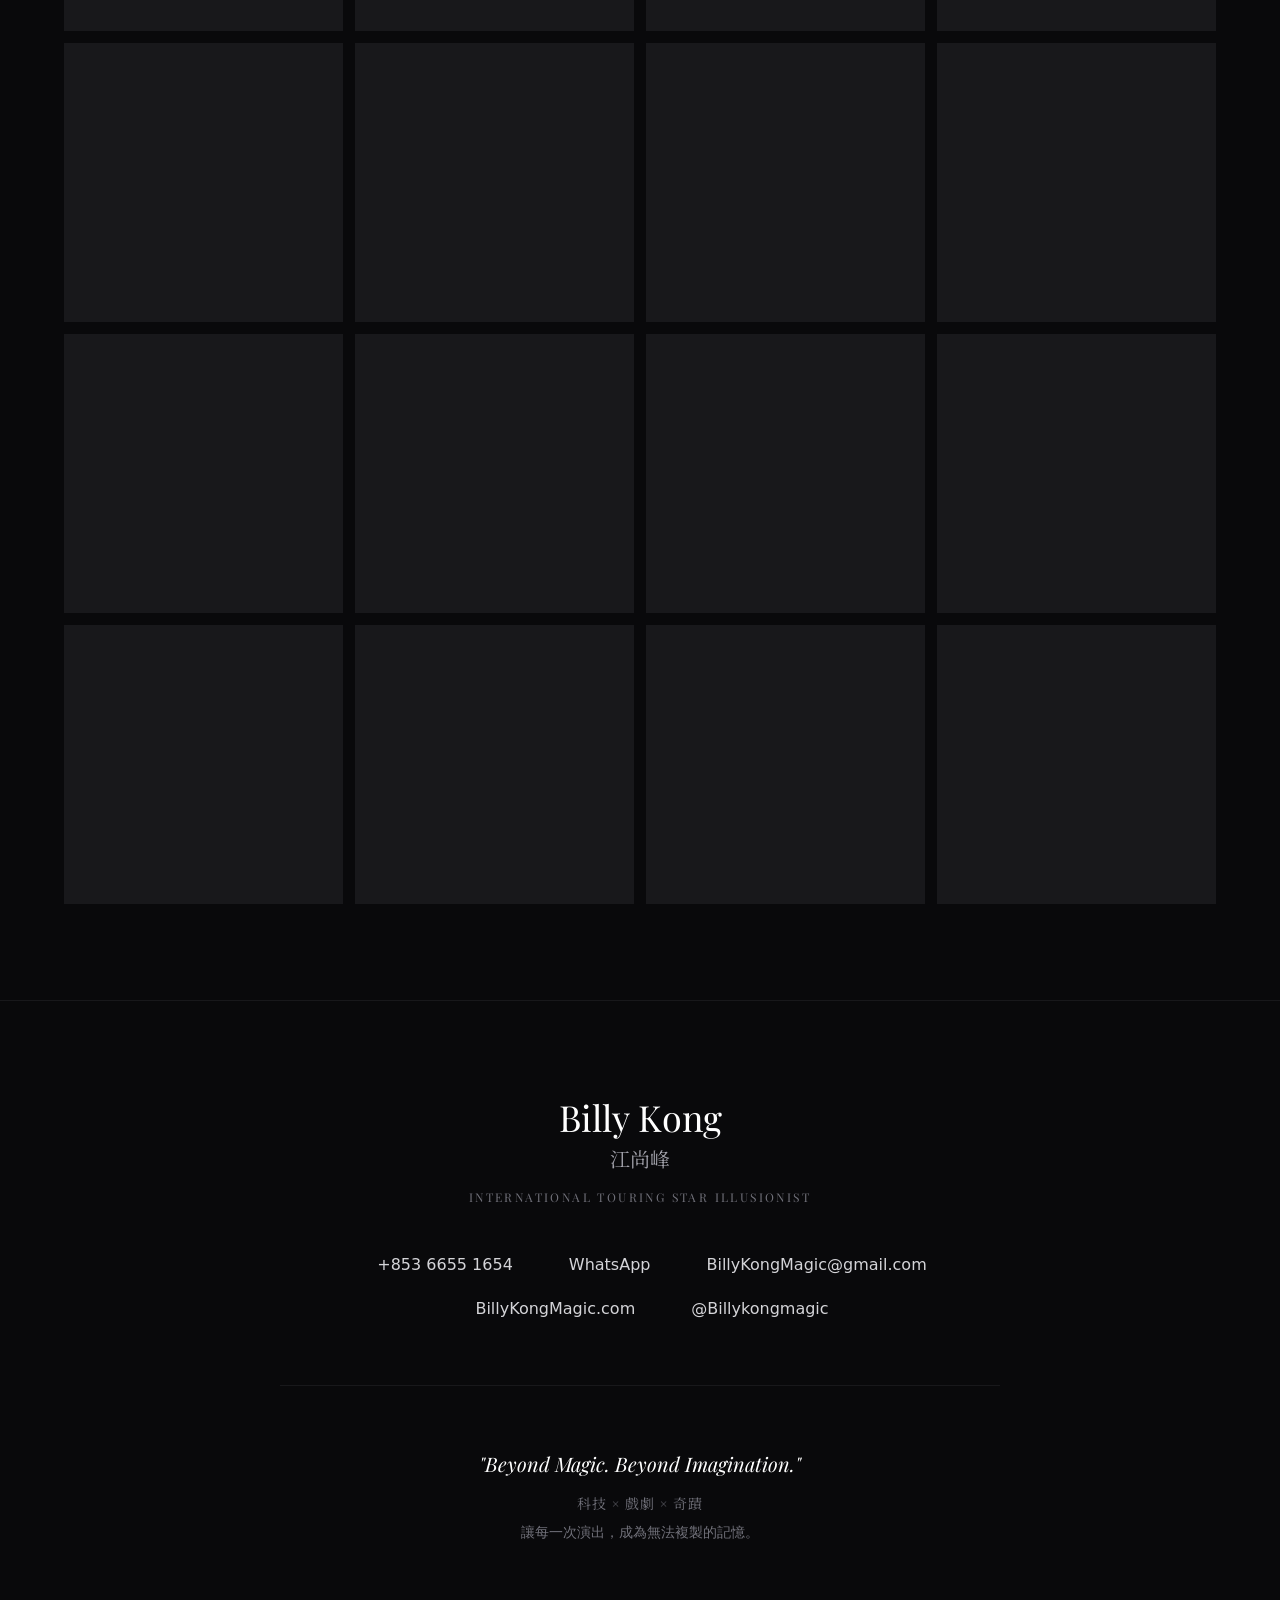
==== commit c607cfe5: "Update index.html" ====
--- a/index.html
+++ b/index.html
@@ -238,37 +238,6 @@
 
     .logo-cell { position: relative; }
     .logo-cell img { position: absolute; }
-
-    /* 🌟 Hero 四宮格：改用 grid-template-areas 明確指定版位，避免 row-span 在格數不足時溢出到隱藏第三列 */
-    .hero-grid {
-      display: grid;
-      grid-template-columns: repeat(2, 1fr);
-      grid-template-rows: repeat(2, 1fr);
-      grid-template-areas:
-        "a b"
-        "c d";
-    }
-    .hero-grid .hg-a { grid-area: a; }
-    .hero-grid .hg-b { grid-area: b; }
-    .hero-grid .hg-c { grid-area: c; }
-    .hero-grid .hg-d { grid-area: d; }
-    /* 🌟 模糊背景填色層：放在完整顯示（object-contain）的照片後面，
-       填滿因比例不合而空出的區域，避免出現大片生硬的空白 */
-    .hero-blur-bg {
-      filter: blur(24px) brightness(0.42) saturate(1.05) grayscale(0.3);
-      transform: scale(1.2);
-      z-index: 0;
-    }
-    @media (min-width: 1024px) {
-      .hero-grid {
-        height: 100%;
-        grid-template-columns: 1.15fr 0.95fr 0.9fr;
-        grid-template-rows: 1fr 1fr;
-        grid-template-areas:
-          "a b b"
-          "a c d";
-      }
-    }
   </style>
 
   <script>
@@ -311,18 +280,20 @@
     ];
 
     // ==========================================
-    // 🌟 照片對焦點設定
-    // Hero 四宮格已改用 object-contain（完整顯示照片，不裁切），
-    // 主體不會被切掉了。這裡的設定只影響照片在格子裡「靠哪一邊對齊」，
-    // 大部分情況維持 "center" 置中即可，除非想刻意靠上/靠下對齊。
-    //   "center"      置中（預設，建議）
-    //   "top"         貼齊格子上緣
-    //   "bottom"      貼齊格子下緣
+    // 🌟 照片對焦點設定（避免裁切時切到人物頭部）
+    // 四宮格是等分正方形，object-cover 會自動裁切填滿格子。
+    // 如果照片主體（例如頭部）沒有正好在正中央，可能被裁到，
+    // 這裡可以指定裁切基準點：
+    //   "center"      置中裁切（預設）
+    //   "top"         保留上半部，適合人物站姿、頭在畫面上方的直式照片
+    //   "bottom"      保留下半部
+    //   "center 20%"  自訂：水平置中、裁切基準在畫面上方 20% 處
+    // 上傳照片後打開網站看效果，被切到頭就把對應那行改成 "top" 或微調數值。
     // ==========================================
     const HERO_FOCAL_POINTS = {
-      heroGrid1: "center",
+      heroGrid1: "top",
       heroGrid2: "center",
-      heroGrid3: "center",
+      heroGrid3: "top",
     };
 
     const MY_VIDEOS = {
@@ -367,7 +338,6 @@
     document.addEventListener("DOMContentLoaded", () => {
       Object.entries(MY_PHOTOS).forEach(([id, url]) => {
         const img = document.getElementById(id);
-        const bgImg = document.getElementById(id + 'Bg'); // 模糊背景填色層（若該格有對應的話）
         if (img) {
           if (url && url.trim() !== "") {
             img.src = url;
@@ -383,12 +353,6 @@
             if (HERO_FOCAL_POINTS[id]) {
               img.style.objectPosition = HERO_FOCAL_POINTS[id];
             }
-            if (bgImg) {
-              bgImg.src = url;
-              bgImg.loading = 'lazy';
-              bgImg.decoding = 'async';
-              bgImg.classList.remove('hidden');
-            }
             if (id === 'logo') {
               const fallback = document.getElementById('logoFallback');
               if (fallback) fallback.classList.add('hidden');
@@ -396,7 +360,6 @@
             }
           } else {
             img.classList.add('hidden');
-            if (bgImg) bgImg.classList.add('hidden');
             if (id.startsWith('heroGrid')) {
               img.parentElement.style.display = 'none';
             }
@@ -642,21 +605,18 @@
       </div>
     </div>
 
-    <!-- 首頁三張預覽圖與 Logo：grid-template-areas 明確版位，手機等分 2×2，桌面（lg）左側大圖＋右側上下分割 -->
-    <div class="hero-grid h-auto lg:h-[calc(100vh)] bg-zinc-900 gap-1 lg:gap-2 p-1 lg:p-2 lg:pt-[60px]">
-      <div class="hg-a relative overflow-hidden group bg-zinc-800 aspect-square lg:aspect-auto">
-        <img id="heroGrid1Bg" aria-hidden="true" alt="" class="hidden absolute inset-0 w-full h-full object-cover hero-blur-bg" />
-        <img id="heroGrid1" alt="Billy Kong 江尚峰 國際舞台魔術演出花絮 1" class="hidden absolute inset-0 w-full h-full object-contain z-10 reveal-target reveal-opacity-60 opacity-60 grayscale transition-all duration-1000 ease-out" />
-      </div>
-      <div class="hg-b relative overflow-hidden group bg-zinc-800 aspect-square lg:aspect-auto">
-        <img id="heroGrid2Bg" aria-hidden="true" alt="" class="hidden absolute inset-0 w-full h-full object-cover hero-blur-bg" />
-        <img id="heroGrid2" alt="Billy Kong 江尚峰 國際舞台魔術演出花絮 2" class="hidden absolute inset-0 w-full h-full object-contain z-10 reveal-target reveal-opacity-60 opacity-60 grayscale transition-all duration-1000 ease-out" />
-      </div>
-      <div class="hg-c relative overflow-hidden group bg-zinc-800 aspect-square lg:aspect-auto">
-        <img id="heroGrid3Bg" aria-hidden="true" alt="" class="hidden absolute inset-0 w-full h-full object-cover hero-blur-bg" />
-        <img id="heroGrid3" alt="Billy Kong 江尚峰 國際舞台魔術演出花絮 3" class="hidden absolute inset-0 w-full h-full object-contain z-10 reveal-target reveal-opacity-60 opacity-60 grayscale transition-all duration-1000 ease-out" />
-      </div>
-      <div class="hg-d relative overflow-hidden group bg-zinc-950 flex flex-col items-center justify-center aspect-square lg:aspect-auto">
+    <!-- 首頁三張預覽圖與 Logo：四格等分，比例正常，不需要裁切或模糊處理的花招 -->
+    <div class="grid grid-cols-2 gap-1 lg:gap-2 p-1 lg:p-2 lg:pt-[60px] h-auto lg:h-[calc(100vh)] bg-zinc-900">
+      <div class="relative overflow-hidden group bg-zinc-800 aspect-square lg:aspect-auto">
+        <img id="heroGrid1" alt="Billy Kong 江尚峰 國際舞台魔術演出花絮 1" class="hidden absolute inset-0 w-full h-full object-cover reveal-target reveal-opacity-60 opacity-60 grayscale transition-all duration-1000 ease-out" />
+      </div>
+      <div class="relative overflow-hidden group bg-zinc-800 aspect-square lg:aspect-auto">
+        <img id="heroGrid2" alt="Billy Kong 江尚峰 國際舞台魔術演出花絮 2" class="hidden absolute inset-0 w-full h-full object-cover reveal-target reveal-opacity-60 opacity-60 grayscale transition-all duration-1000 ease-out" />
+      </div>
+      <div class="relative overflow-hidden group bg-zinc-800 aspect-square lg:aspect-auto">
+        <img id="heroGrid3" alt="Billy Kong 江尚峰 國際舞台魔術演出花絮 3" class="hidden absolute inset-0 w-full h-full object-cover reveal-target reveal-opacity-60 opacity-60 grayscale transition-all duration-1000 ease-out" />
+      </div>
+      <div class="relative overflow-hidden group bg-zinc-950 flex flex-col items-center justify-center aspect-square lg:aspect-auto">
         <div id="logoFallback" class="text-center p-3 relative z-10">
           <i data-lucide="sparkles" class="w-6 h-6 mx-auto mb-2 text-zinc-600 group-hover:text-white transition-colors duration-500"></i>
           <p class="text-[10px] tracking-widest uppercase text-zinc-500 group-hover:text-zinc-300 transition-colors duration-500 font-serif">Premium<br/>Experience</p>
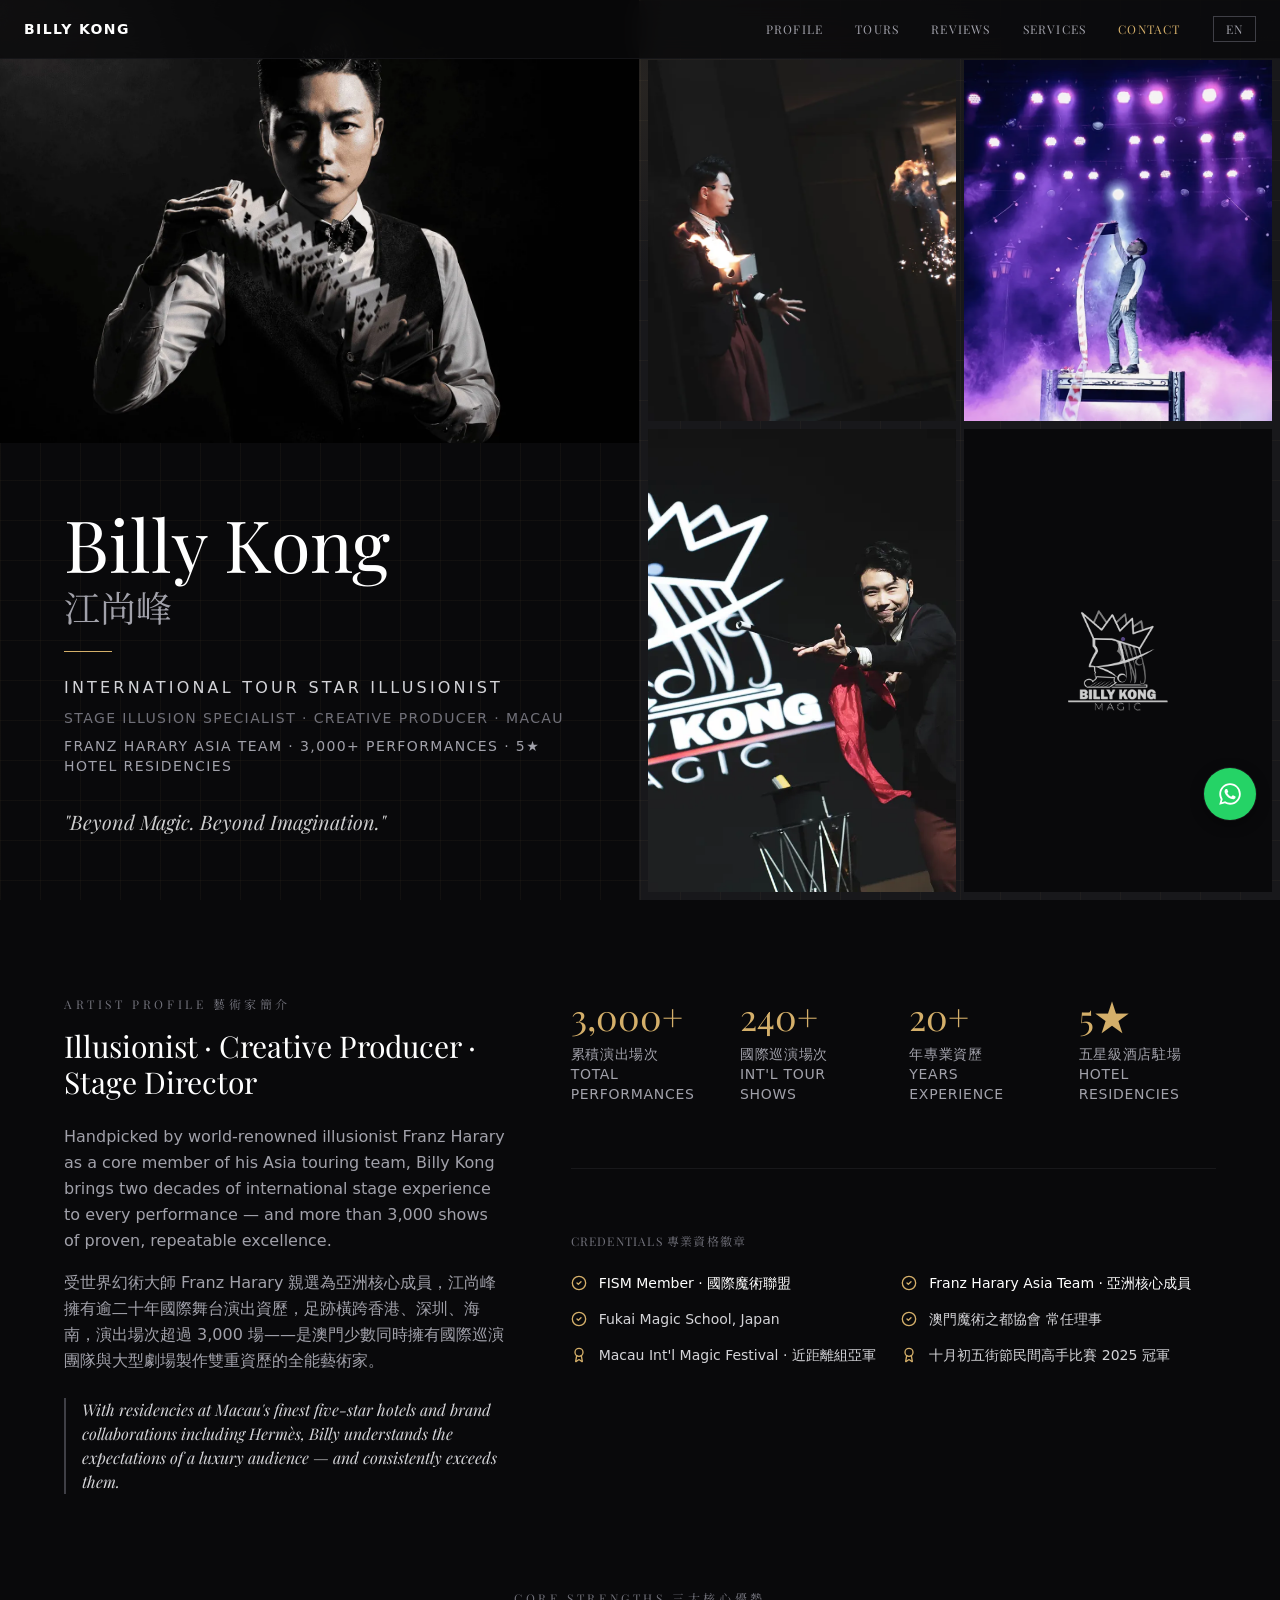
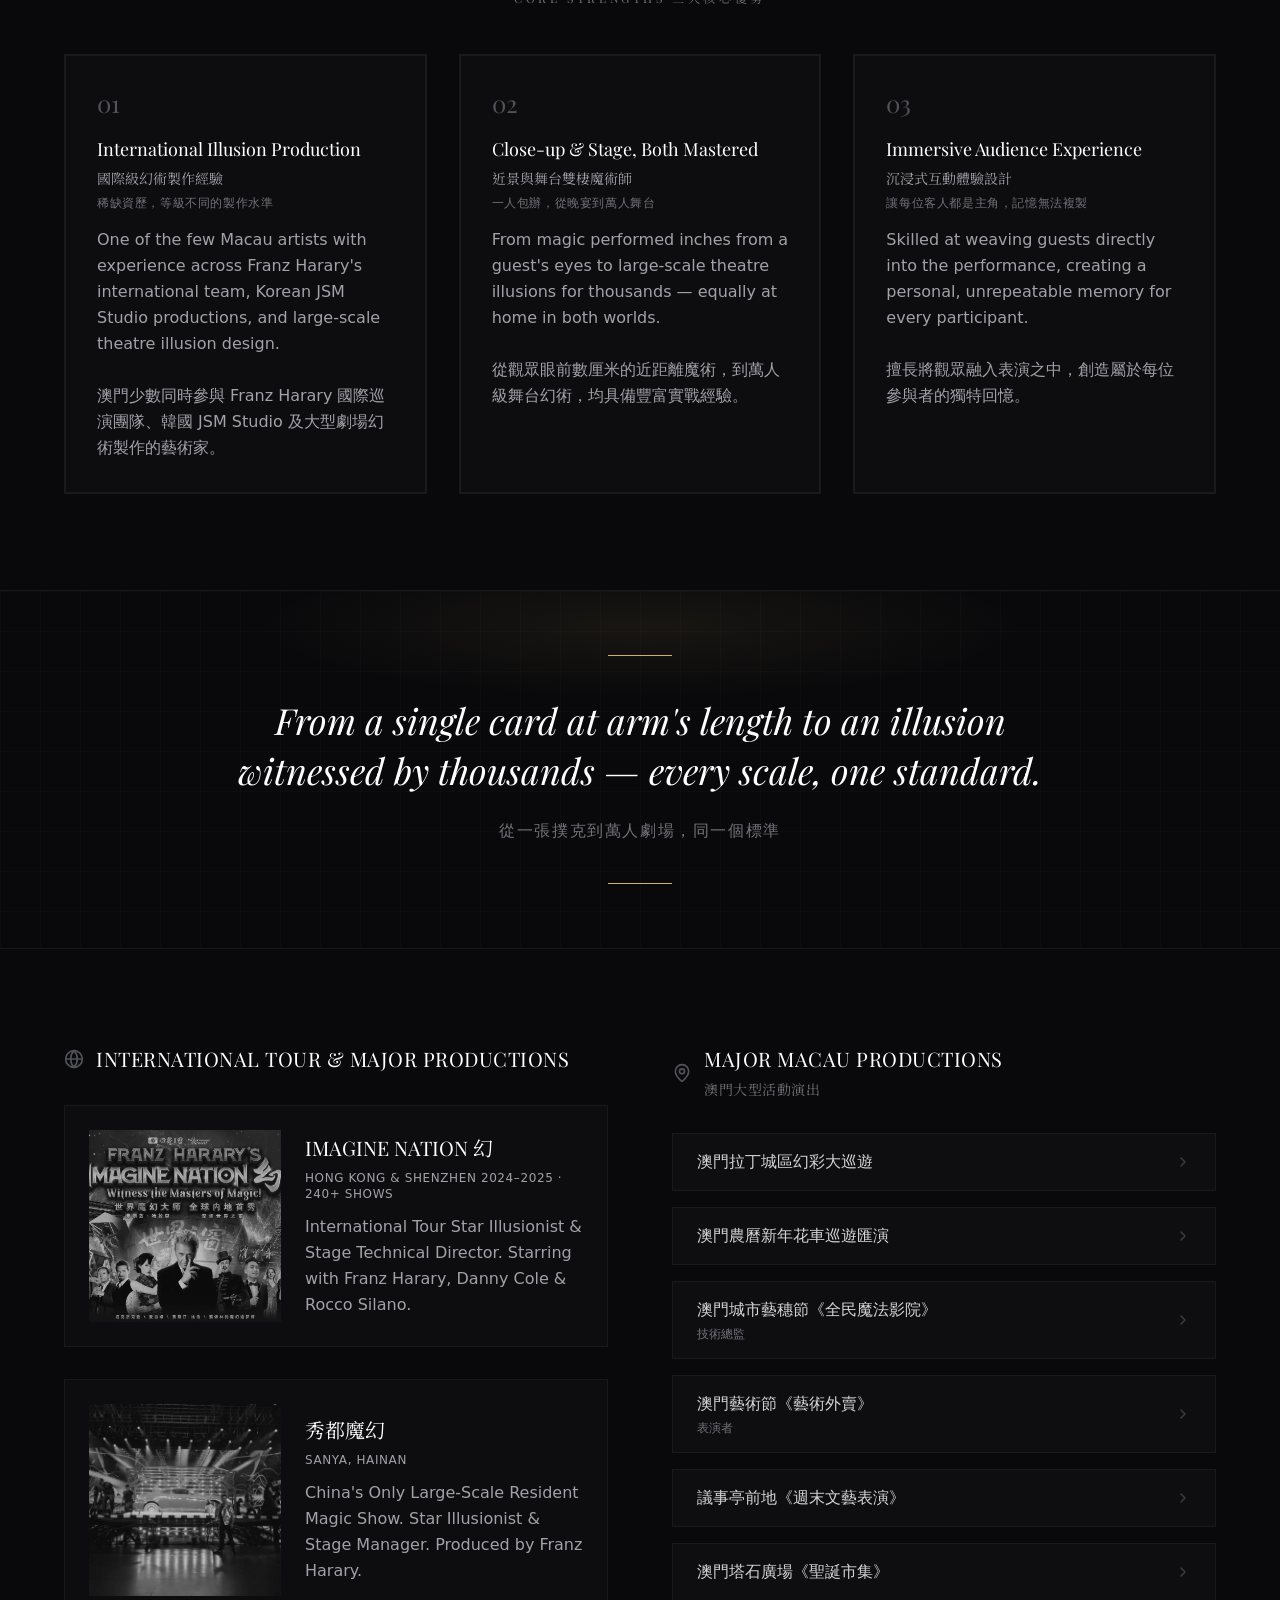
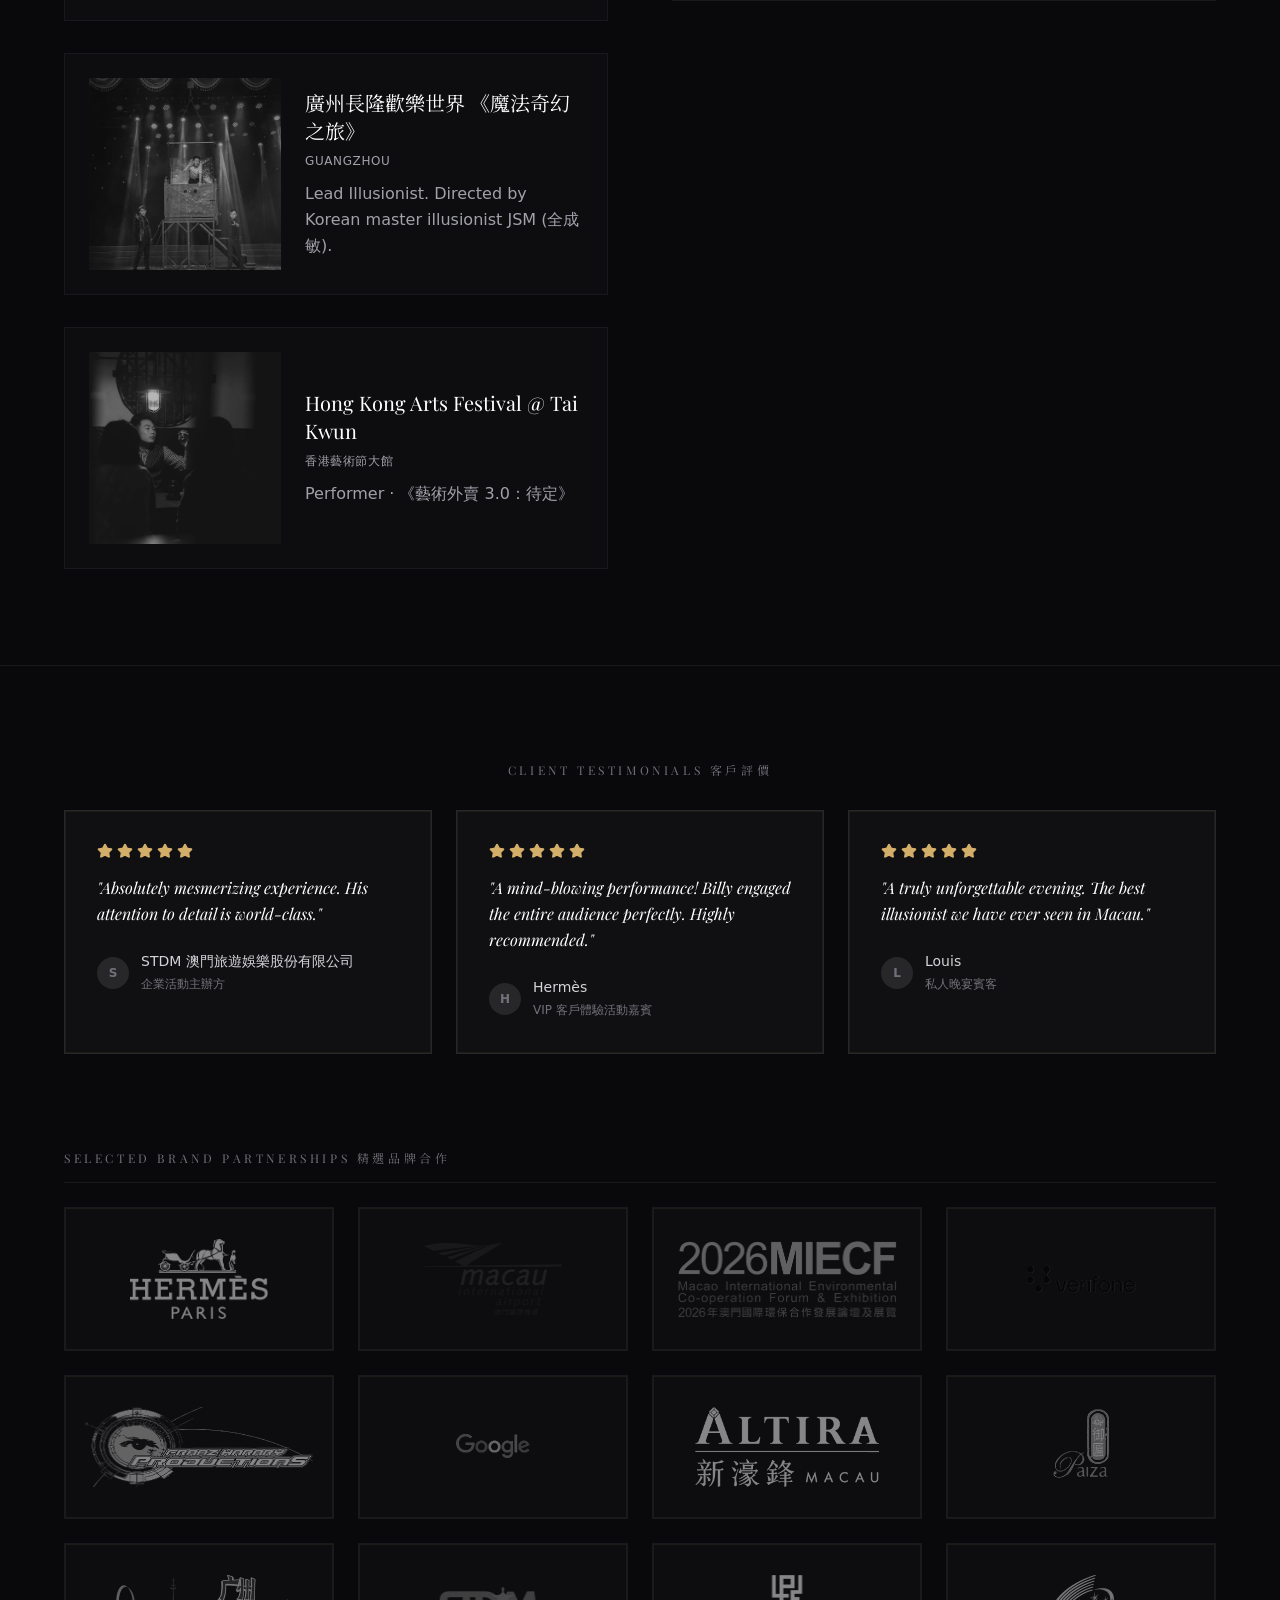
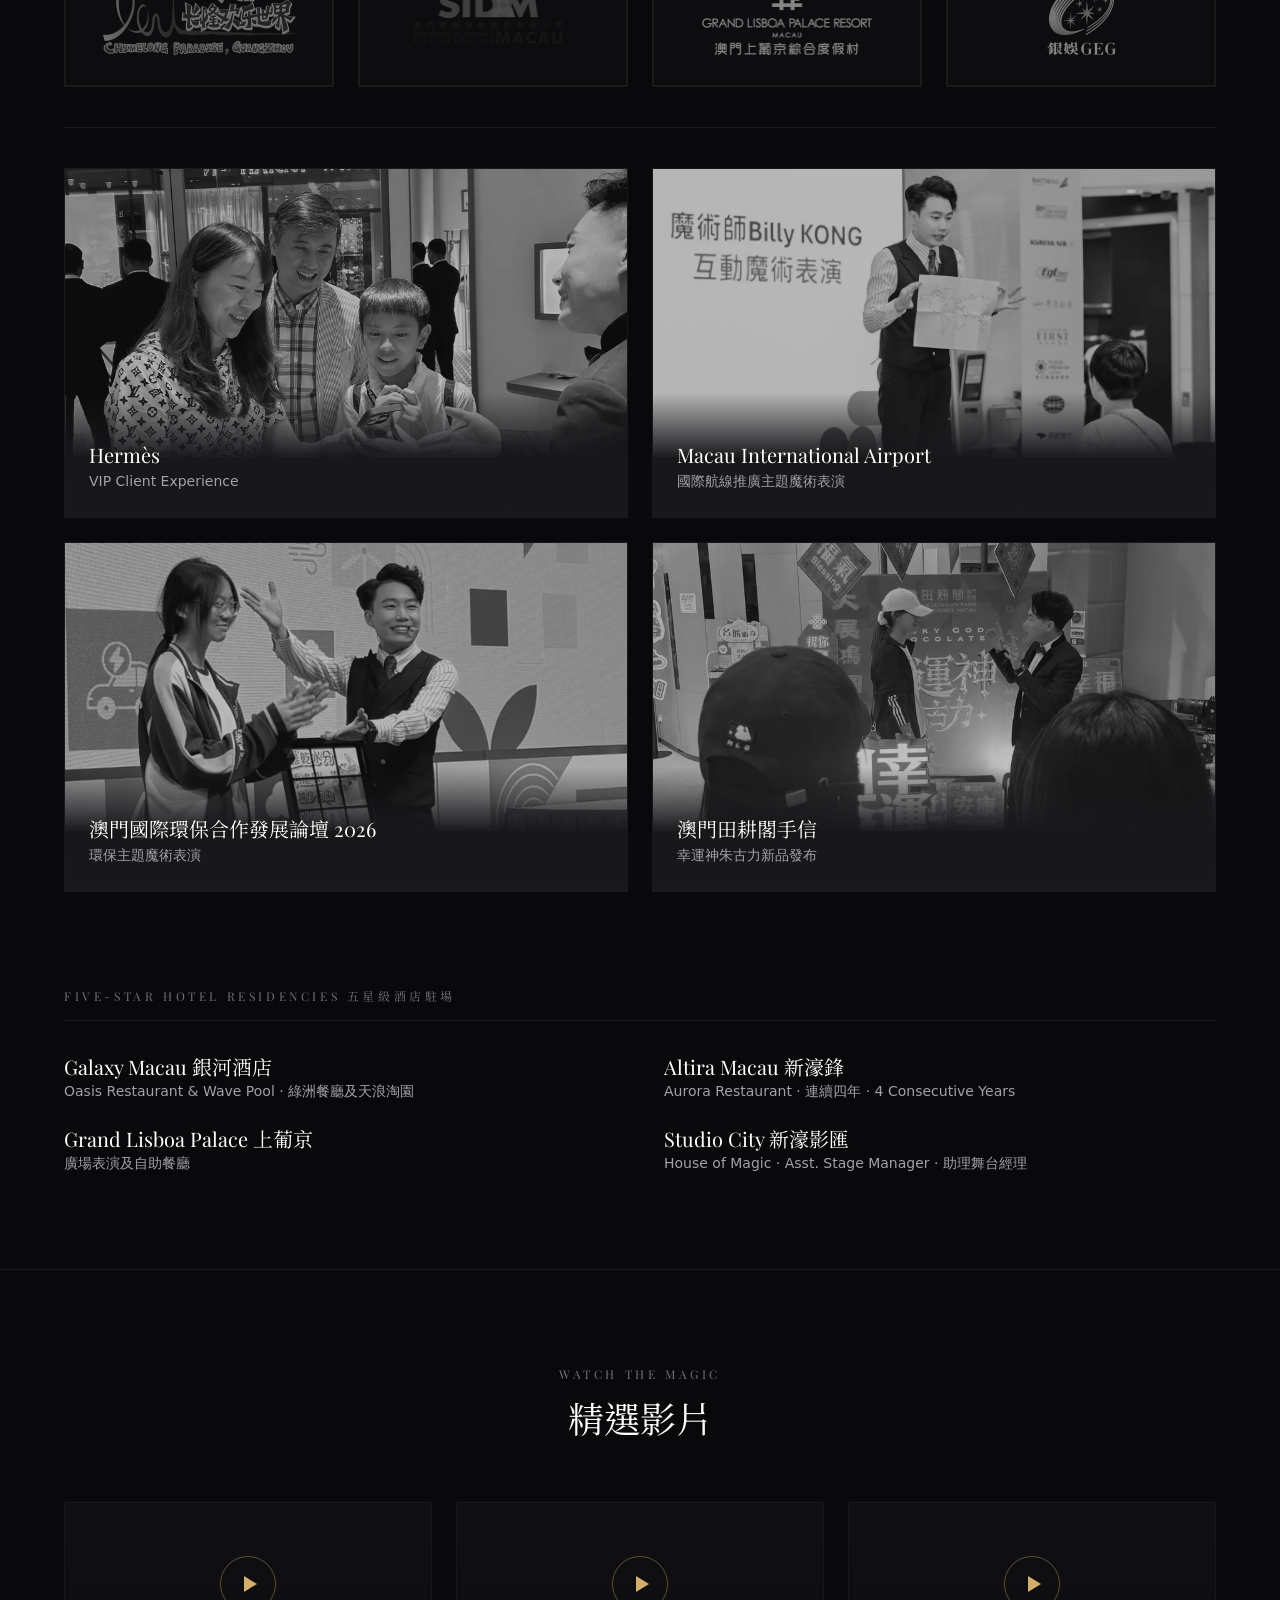
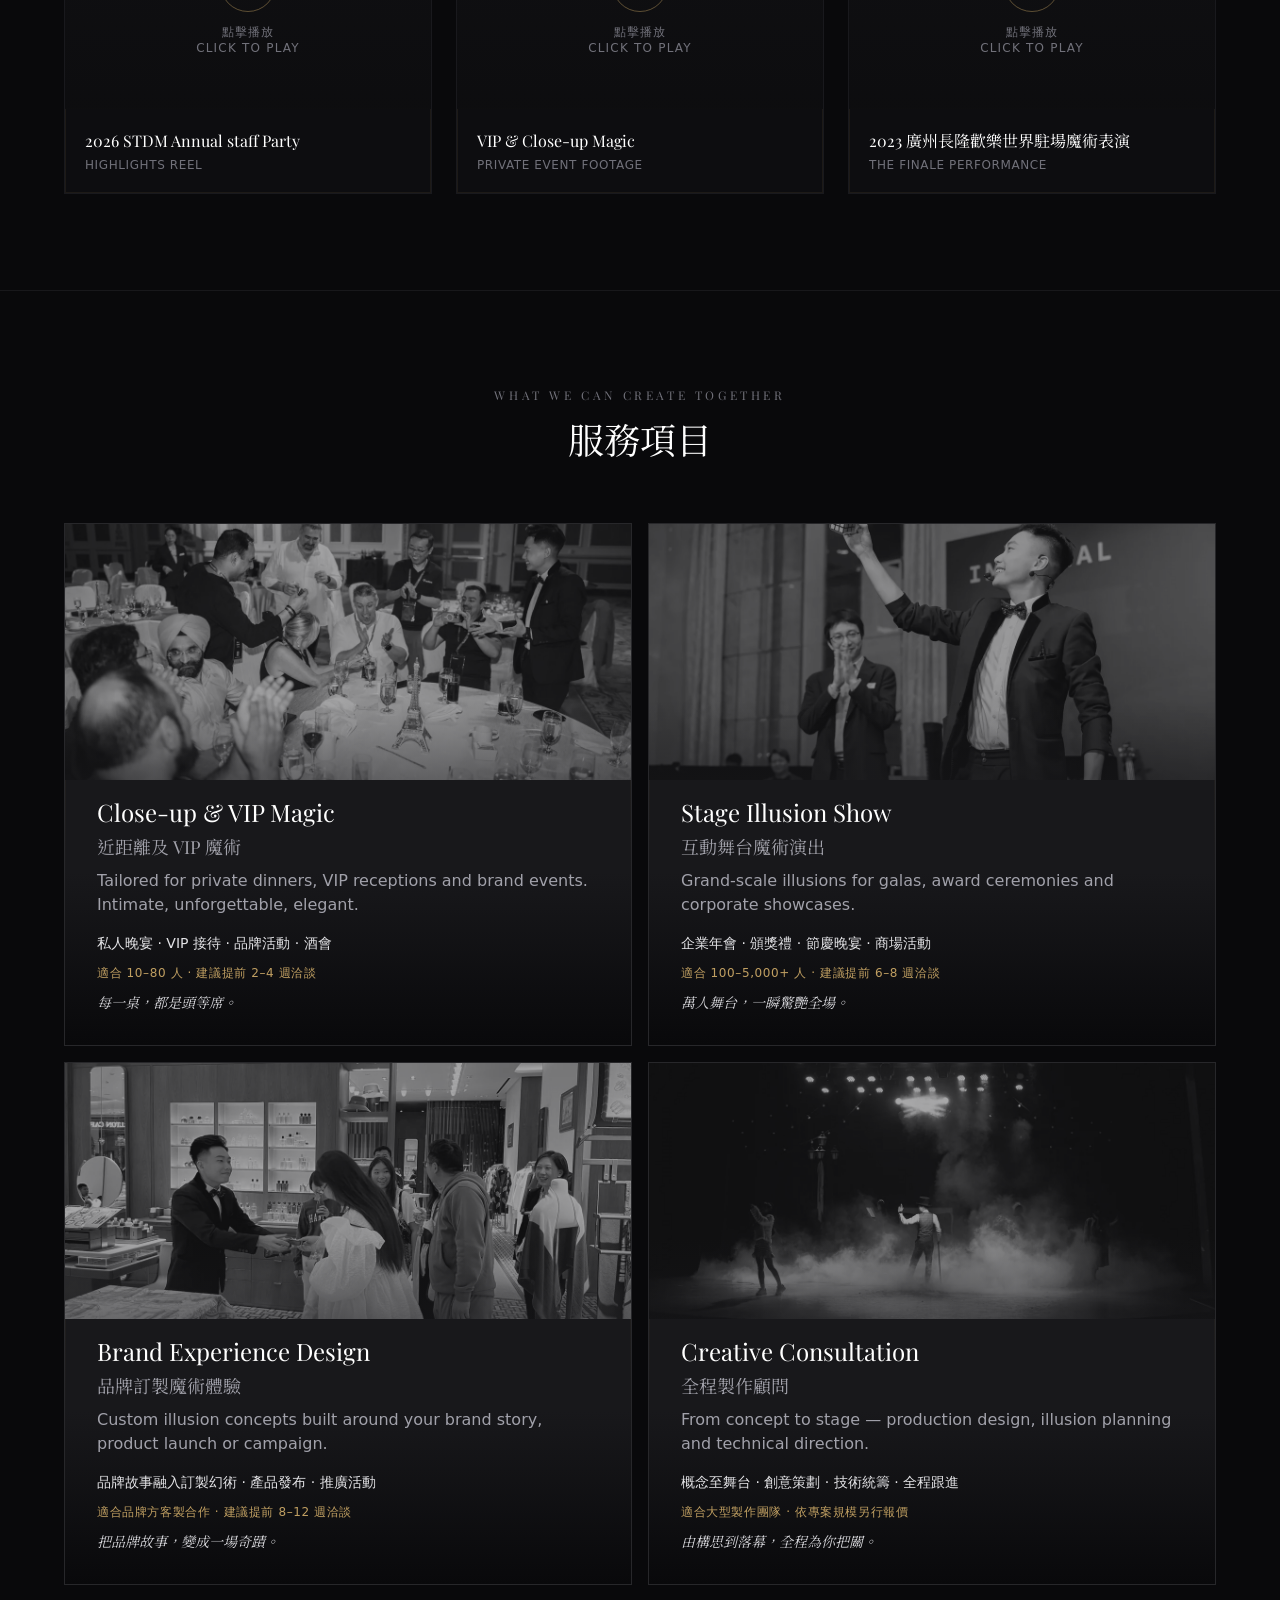
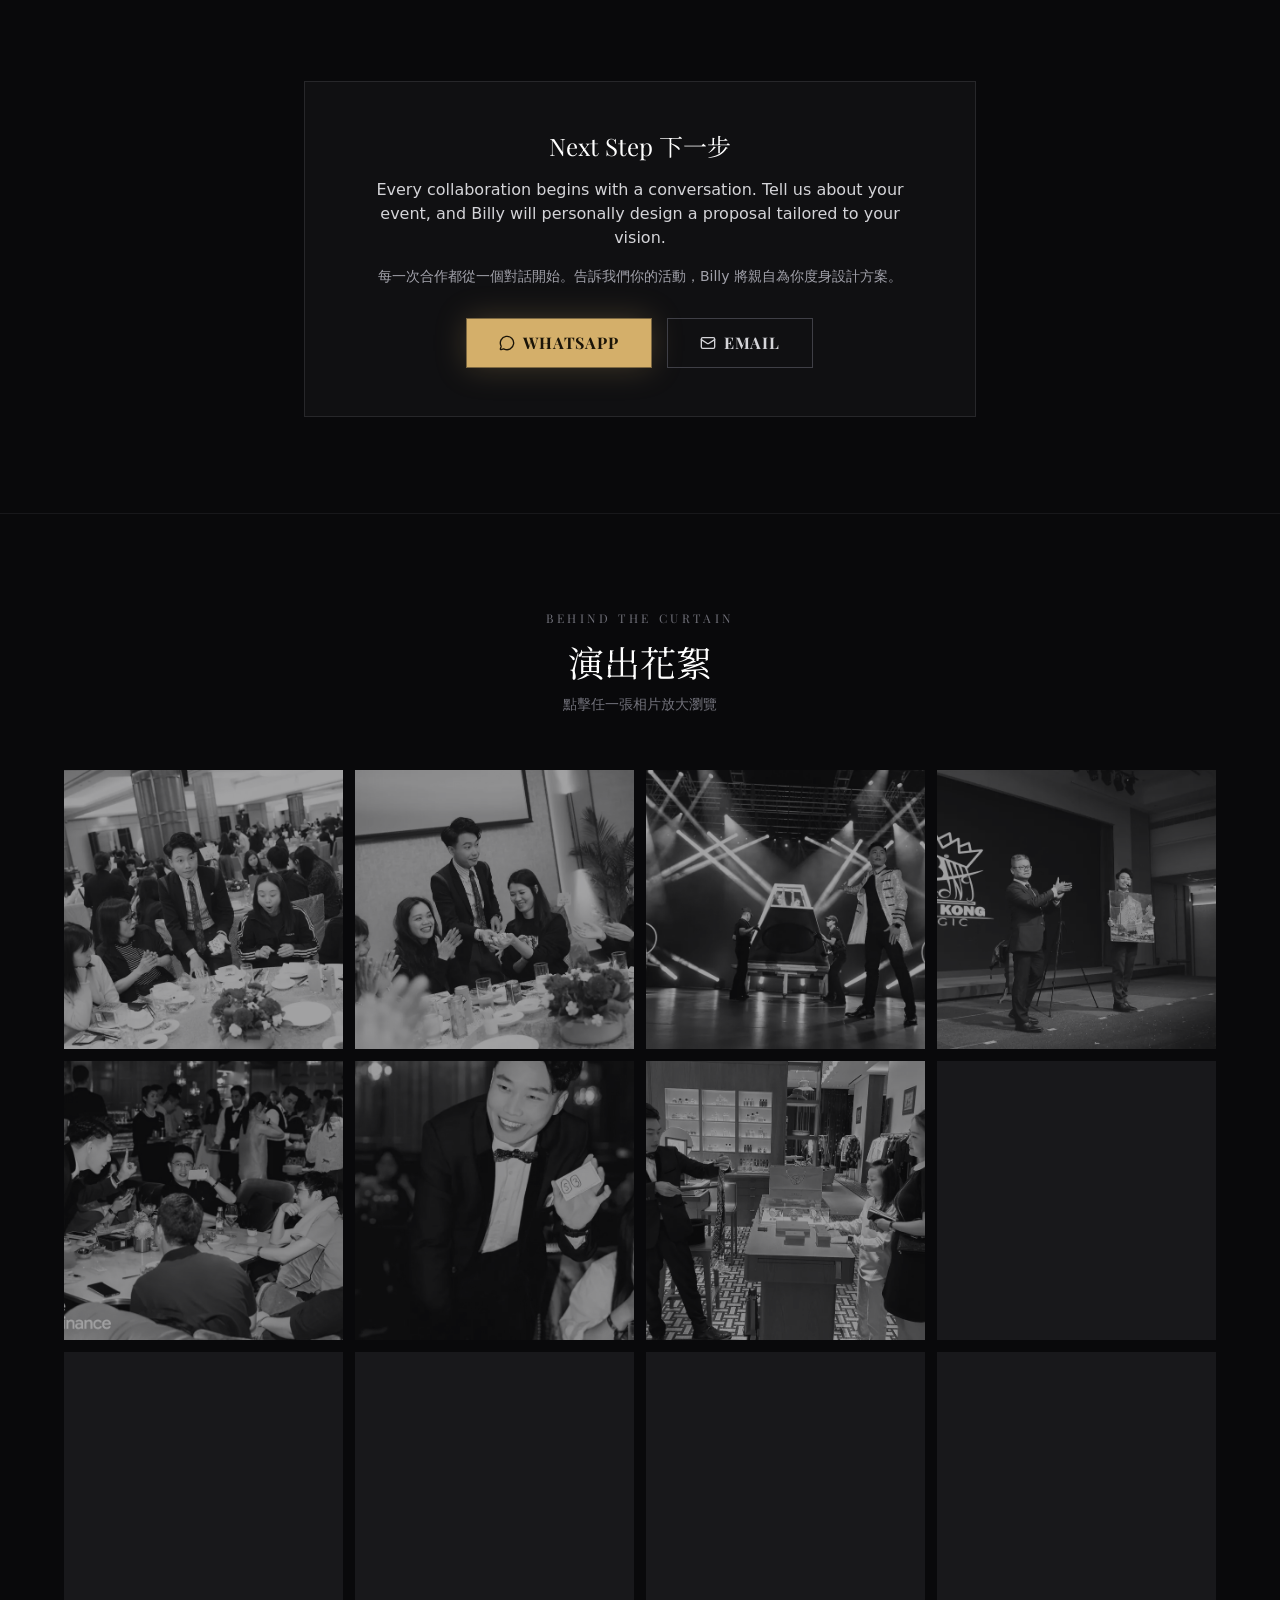
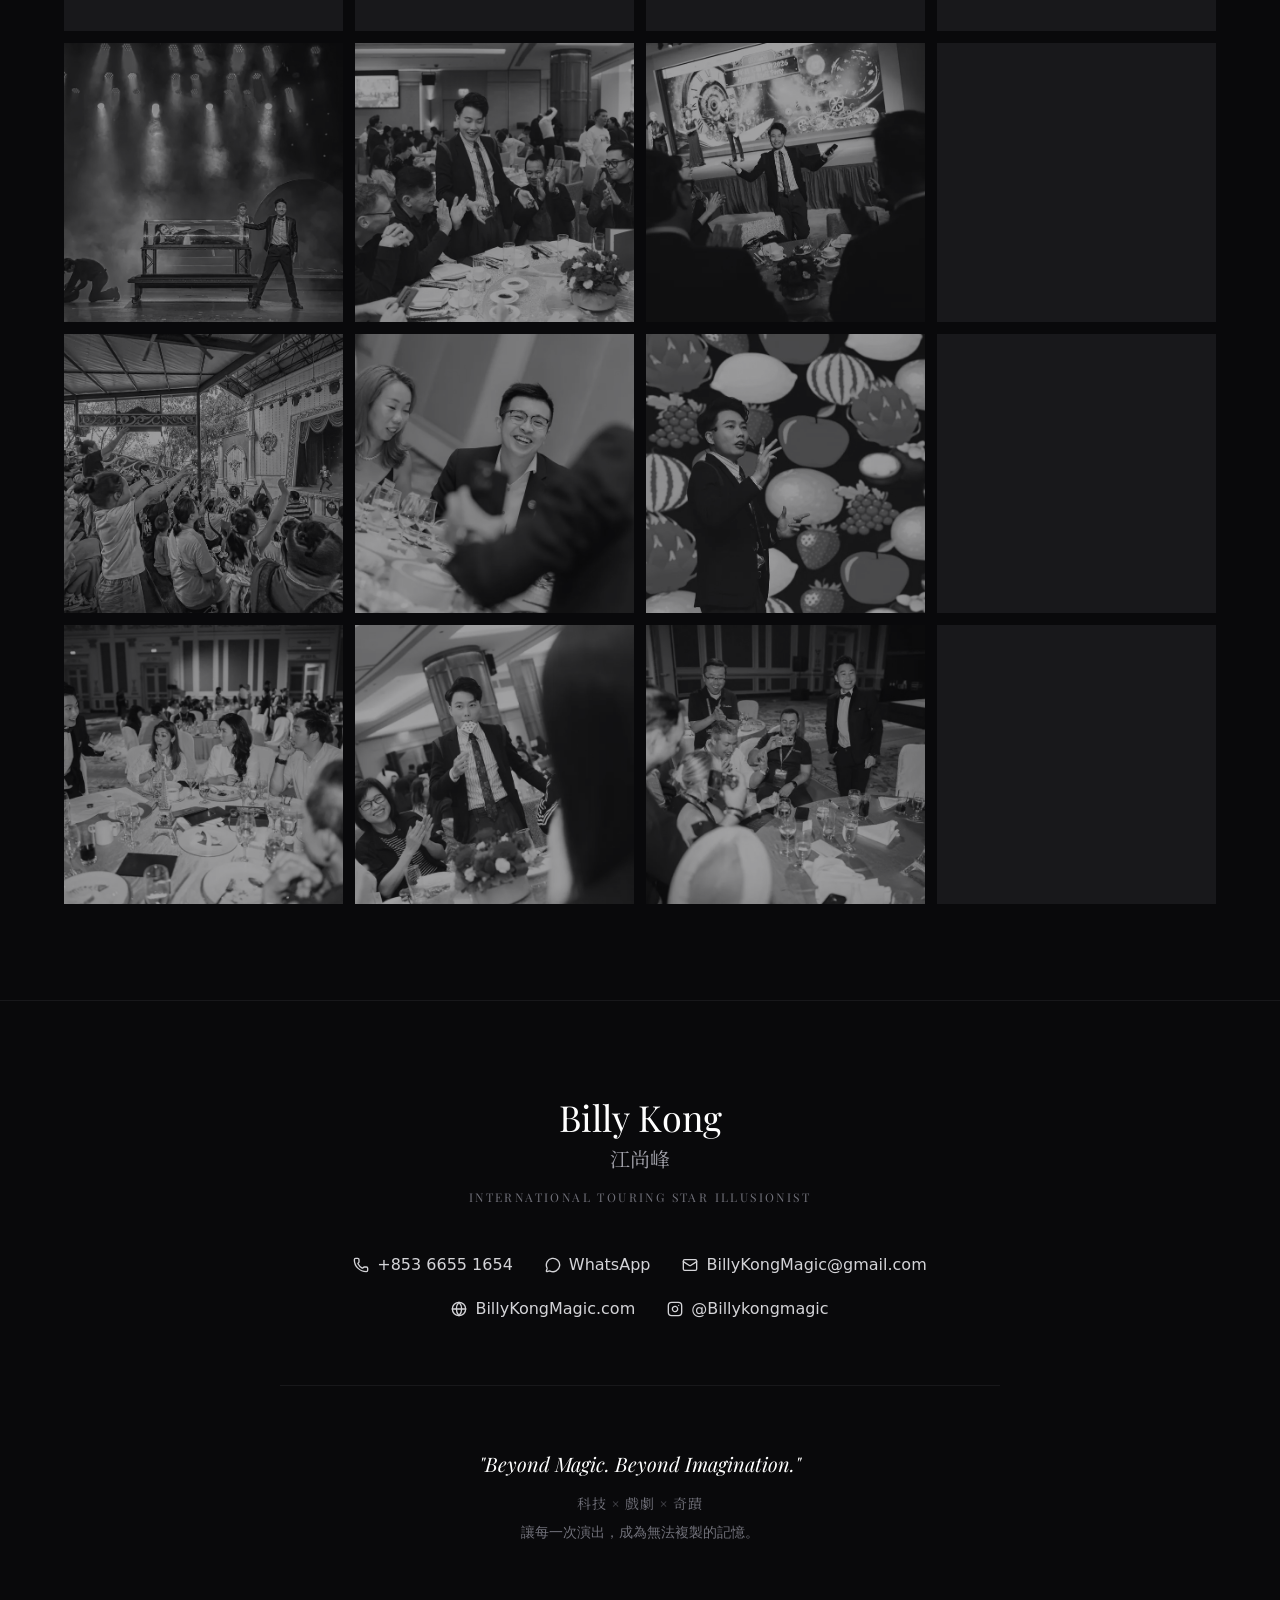
==== commit d651021b: "Optimize images to WebP (64MB→6.3MB) & inline Lucide icons - 相册改缩略图(640px)+高清图(1600px)双尺寸，首屏加载 48MB→" ====
--- a/index.html
+++ b/index.html
@@ -9,10 +9,10 @@
   <meta name="description" content="江尚峰 Billy Kong — Franz Harary 亞洲核心成員，逾20年國際舞台經驗，3,000+ 場演出，澳門五星級酒店常駐魔術師。提供近距離魔術、舞台幻術、品牌訂製魔術體驗及全程製作顧問服務。Billy Kong is an internationally touring illusionist and stage director based in Macau, handpicked by world-renowned illusionist Franz Harary.">
   <meta name="keywords" content="Billy Kong, 江尚峰, 澳門魔術師, 幻術師, illusionist Macau, magician Macau, Franz Harary, 舞台魔術, VIP魔術, 品牌活動魔術, close-up magic Macau, stage illusion show">
   <meta name="author" content="Billy Kong 江尚峰">
-  <meta name="robots" content="index, follow">
+  <meta name="robots" content="noindex, follow">
   <meta name="google-site-verification" content="swGx1BYdssErz1pbeR2jsYgmnHGrefChIDedp7_vA9k" />
-  <link rel="icon" type="image/png" href="logo.png">
-  <link rel="apple-touch-icon" href="logo.png">
+  <link rel="icon" type="image/png" sizes="32x32" href="favicon-32.png">
+  <link rel="apple-touch-icon" href="apple-touch-icon.png">
   <link rel="canonical" href="https://billykongmagic.github.io/BillyKong-portfolio/">
   <link rel="alternate" hreflang="zh-Hant" href="https://billykongmagic.github.io/BillyKong-portfolio/">
   <link rel="alternate" hreflang="en" href="https://billykongmagic.github.io/BillyKong-portfolio/index-en.html">
@@ -30,7 +30,7 @@
     "alternateName": "江尚峰",
     "jobTitle": "Illusionist & Stage Director",
     "url": "https://billykongmagic.github.io/BillyKong-portfolio/",
-    "image": "https://billykongmagic.github.io/BillyKong-portfolio/hero.jpg",
+    "image": "https://billykongmagic.github.io/BillyKong-portfolio/hero.webp",
     "sameAs": [
       "https://instagram.com/Billykongmagic",
       "https://BillyKongMagic.com"
@@ -41,7 +41,6 @@
       "addressCountry": "MO"
     },
     "email": "mailto:BillyKongMagic@gmail.com",
-    "telephone": "+853-6655-1654",
     "memberOf": {
       "@type": "Organization",
       "name": "FISM - Fédération Internationale des Sociétés Magiques"
@@ -55,7 +54,7 @@
   <meta property="og:url" content="https://billykongmagic.github.io/BillyKong-portfolio/">
   <meta property="og:title" content="Billy Kong 江尚峰｜國際巡演幻術大師 Macau Illusionist">
   <meta property="og:description" content="Franz Harary 亞洲核心成員，逾20年國際舞台經驗，3,000+ 場演出，澳門五星級酒店常駐魔術師。近距離魔術、舞台幻術、品牌訂製體驗，為你的活動創造無法複製的記憶。">
-  <meta property="og:image" content="https://billykongmagic.github.io/BillyKong-portfolio/hero.jpg">
+  <meta property="og:image" content="https://billykongmagic.github.io/BillyKong-portfolio/og-image.jpg">
   <meta property="og:image:width" content="1200">
   <meta property="og:image:height" content="630">
   <meta property="og:locale" content="zh_HK">
@@ -65,12 +64,41 @@
   <meta name="twitter:card" content="summary_large_image">
   <meta name="twitter:title" content="Billy Kong 江尚峰｜國際巡演幻術大師 Macau Illusionist">
   <meta name="twitter:description" content="Franz Harary 亞洲核心成員，逾20年國際舞台經驗，3,000+ 場演出，澳門五星級酒店常駐魔術師。">
-  <meta name="twitter:image" content="https://billykongmagic.github.io/BillyKong-portfolio/hero.jpg">
+  <meta name="twitter:image" content="https://billykongmagic.github.io/BillyKong-portfolio/og-image.jpg">
 
   <!-- 引入 Tailwind CSS（本地編譯版，取代開發用 CDN） -->
   <link rel="stylesheet" href="tailwind.css">
   <!-- 引入 Lucide Icons 圖示庫 -->
-  <script src="https://unpkg.com/lucide@latest"></script>
+  <script>
+  /* Lucide Icons 精簡內聯版：僅收錄本頁用到的 15 個圖標，離線可用，不再依賴 unpkg CDN */
+  (function () {
+    var ICONS = {"menu": "<path d=\"M4 5h16\" /> <path d=\"M4 12h16\" /> <path d=\"M4 19h16\" />", "x": "<path d=\"M18 6 6 18\" /> <path d=\"m6 6 12 12\" />", "arrow-up": "<path d=\"m5 12 7-7 7 7\" /> <path d=\"M12 19V5\" />", "award": "<path d=\"m15.477 12.89 1.515 8.526a.5.5 0 0 1-.81.47l-3.58-2.687a1 1 0 0 0-1.197 0l-3.586 2.686a.5.5 0 0 1-.81-.469l1.514-8.526\" /> <circle cx=\"12\" cy=\"8\" r=\"6\" />", "sparkles": "<path d=\"M11.017 2.814a1 1 0 0 1 1.966 0l1.051 5.558a2 2 0 0 0 1.594 1.594l5.558 1.051a1 1 0 0 1 0 1.966l-5.558 1.051a2 2 0 0 0-1.594 1.594l-1.051 5.558a1 1 0 0 1-1.966 0l-1.051-5.558a2 2 0 0 0-1.594-1.594l-5.558-1.051a1 1 0 0 1 0-1.966l5.558-1.051a2 2 0 0 0 1.594-1.594z\" /> <path d=\"M20 2v4\" /> <path d=\"M22 4h-4\" /> <circle cx=\"4\" cy=\"20\" r=\"2\" />", "star": "<path d=\"M11.525 2.295a.53.53 0 0 1 .95 0l2.31 4.679a2.123 2.123 0 0 0 1.595 1.16l5.166.756a.53.53 0 0 1 .294.904l-3.736 3.638a2.123 2.123 0 0 0-.611 1.878l.882 5.14a.53.53 0 0 1-.771.56l-4.618-2.428a2.122 2.122 0 0 0-1.973 0L6.396 21.01a.53.53 0 0 1-.77-.56l.881-5.139a2.122 2.122 0 0 0-.611-1.879L2.16 9.795a.53.53 0 0 1 .294-.906l5.165-.755a2.122 2.122 0 0 0 1.597-1.16z\" />", "globe": "<circle cx=\"12\" cy=\"12\" r=\"10\" /> <path d=\"M12 2a14.5 14.5 0 0 0 0 20 14.5 14.5 0 0 0 0-20\" /> <path d=\"M2 12h20\" />", "instagram": "<rect width=\"20\" height=\"20\" x=\"2\" y=\"2\" rx=\"5\" ry=\"5\" /> <path d=\"M16 11.37A4 4 0 1 1 12.63 8 4 4 0 0 1 16 11.37z\" /> <line x1=\"17.5\" x2=\"17.51\" y1=\"6.5\" y2=\"6.5\" />", "mail": "<path d=\"m22 7-8.991 5.727a2 2 0 0 1-2.009 0L2 7\" /> <rect x=\"2\" y=\"4\" width=\"20\" height=\"16\" rx=\"2\" />", "map-pin": "<path d=\"M20 10c0 4.993-5.539 10.193-7.399 11.799a1 1 0 0 1-1.202 0C9.539 20.193 4 14.993 4 10a8 8 0 0 1 16 0\" /> <circle cx=\"12\" cy=\"10\" r=\"3\" />", "message-circle": "<path d=\"M2.992 16.342a2 2 0 0 1 .094 1.167l-1.065 3.29a1 1 0 0 0 1.236 1.168l3.413-.998a2 2 0 0 1 1.099.092 10 10 0 1 0-4.777-4.719\" />", "phone": "<path d=\"M13.832 16.568a1 1 0 0 0 1.213-.303l.355-.465A2 2 0 0 1 17 15h3a2 2 0 0 1 2 2v3a2 2 0 0 1-2 2A18 18 0 0 1 2 4a2 2 0 0 1 2-2h3a2 2 0 0 1 2 2v3a2 2 0 0 1-.8 1.6l-.468.351a1 1 0 0 0-.292 1.233 14 14 0 0 0 6.392 6.384\" />", "chevron-left": "<path d=\"m15 18-6-6 6-6\" />", "chevron-right": "<path d=\"m9 18 6-6-6-6\" />", "check-circle": "<circle cx=\"12\" cy=\"12\" r=\"10\" /> <path d=\"m9 12 2 2 4-4\" />"};
+    window.lucide = {
+      createIcons: function () {
+        document.querySelectorAll("[data-lucide]").forEach(function (el) {
+          var name = el.getAttribute("data-lucide");
+          var inner = ICONS[name];
+          if (!inner) return;
+          var svg = document.createElementNS("http://www.w3.org/2000/svg", "svg");
+          svg.setAttribute("xmlns", "http://www.w3.org/2000/svg");
+          svg.setAttribute("viewBox", "0 0 24 24");
+          svg.setAttribute("width", "24"); svg.setAttribute("height", "24");
+          svg.setAttribute("fill", "none"); svg.setAttribute("stroke", "currentColor");
+          svg.setAttribute("stroke-width", "2");
+          svg.setAttribute("stroke-linecap", "round"); svg.setAttribute("stroke-linejoin", "round");
+          svg.setAttribute("aria-hidden", "true");
+          for (var i = 0; i < el.attributes.length; i++) {
+            var a = el.attributes[i];
+            if (a.name !== "data-lucide") svg.setAttribute(a.name, a.value);
+          }
+          svg.setAttribute("data-lucide", name);
+          svg.innerHTML = inner;
+          el.parentNode.replaceChild(svg, el);
+        });
+      }
+    };
+  })();
+  </script>
 
   <style>
     /* 🌟 字體已改用 <link> 標籤在 head 提早載入，見上方 preconnect 區塊 */
@@ -245,38 +273,38 @@
     // 🌟 照片與設定
     // ==========================================
     const MY_PHOTOS = {
-      heroBackground: "hero.jpg",
-      heroGrid1: "hero2.jpg",
-      heroGrid2: "hero3.jpg",
-      heroGrid3: "hero4.jpg",
-      logo: "logo.png",
-      tour1: "tour.jpg",
-      tour2: "tour2.jpg",
-      tour3: "tour3.jpg",
-      tour4: "tour4.jpg",
-      service1: "service.jpg",
-      service2: "service2.jpg",
-      service3: "service3.jpg",
-      service4: "service4.jpg",
-      brand1: "brand1.jpg",
-      brand2: "brand2.jpg",
-      brand3: "brand3.jpg",
-      brand4: "brand4.jpg",
+      heroBackground: "hero.webp",
+      heroGrid1: "hero2.webp",
+      heroGrid2: "hero3.webp",
+      heroGrid3: "hero4.webp",
+      logo: "logo.webp",
+      tour1: "tour.webp",
+      tour2: "tour2.webp",
+      tour3: "tour3.webp",
+      tour4: "tour4.webp",
+      service1: "service.webp",
+      service2: "service2.webp",
+      service3: "service3.webp",
+      service4: "service4.webp",
+      brand1: "brand1.webp",
+      brand2: "brand2.webp",
+      brand3: "brand3.webp",
+      brand4: "brand4.webp",
     };
 
     const MY_LOGOS = [
-      { name: "Hermès",                url: "logo/hermes.png" },
-      { name: "澳門國際機場",            url: "logo/airport.png" },
-      { name: "澳門國際環保合作發展論壇", url: "logo/miecf.png" },
-      { name: "verifone",          url: "logo/verifone.png" },
-      { name: "Franz harry",                       url: "logo/Franz.png" },
-      { name: "Google",                       url: "logo/google.png" },
-      { name: "Altira",                       url: "logo/altira.png" },
-      { name: "Paiza",                       url: "logo/paiza.png" },
-      { name: "長隆",                       url: "logo/長隆.png" },
-      { name: "stdm",                       url: "logo/stdm.png" },
-      { name: "glp",                       url: "logo/glp.png" },
-      { name: "geg",                       url: "logo/geg.png" },
+      { name: "Hermès",                url: "logo/hermes.webp" },
+      { name: "澳門國際機場",            url: "logo/airport.webp" },
+      { name: "澳門國際環保合作發展論壇", url: "logo/miecf.webp" },
+      { name: "verifone",          url: "logo/verifone.webp" },
+      { name: "Franz harry",                       url: "logo/Franz.webp" },
+      { name: "Google",                       url: "logo/google.webp" },
+      { name: "Altira",                       url: "logo/altira.webp" },
+      { name: "Paiza",                       url: "logo/paiza.webp" },
+      { name: "長隆",                       url: "logo/長隆.webp" },
+      { name: "stdm",                       url: "logo/stdm.webp" },
+      { name: "glp",                       url: "logo/glp.webp" },
+      { name: "geg",                       url: "logo/geg.webp" },
     ];
 
     // ==========================================
@@ -309,30 +337,30 @@
     // caption 是圖片說明（可選，留空也沒問題）
     // ==========================================
     const MY_GALLERY = [
-      { url: "photo/1.jpg", caption: "" },
-      { url: "photo/2.jpg", caption: "" },
-      { url: "photo/3.jpg", caption: "" },
-      { url: "photo/4.jpg", caption: "" },
-      { url: "photo/5.jpg", caption: "" },
-      { url: "photo/6.jpg", caption: "" },
-      { url: "photo/7.jpg", caption: "" },
-      { url: "photo/8.jpg", caption: "" },
-      { url: "photo/9.jpg", caption: "" },
-      { url: "photo/10.jpg", caption: "" },
-      { url: "photo/11.jpg", caption: "" },
-      { url: "photo/12.jpg", caption: "" },
-      { url: "photo/13.jpg", caption: "" },
-      { url: "photo/14.jpg", caption: "" },
-      { url: "photo/15.jpg", caption: "" },
-      { url: "photo/16.jpg", caption: "" },
-      { url: "photo/17.jpg", caption: "" },
-      { url: "photo/18.jpg", caption: "" },
-      { url: "photo/19.jpg", caption: "" },
-      { url: "photo/20.jpg", caption: "" },
-      { url: "photo/21.jpg", caption: "" },
-      { url: "photo/22.jpg", caption: "" },
-      { url: "photo/23.jpg", caption: "" },
-      { url: "photo/24.jpg", caption: "" },
+      { url: "photo/thumb/1.webp", full: "photo/full/1.webp", caption: "" },
+      { url: "photo/thumb/2.webp", full: "photo/full/2.webp", caption: "" },
+      { url: "photo/thumb/3.webp", full: "photo/full/3.webp", caption: "" },
+      { url: "photo/thumb/4.webp", full: "photo/full/4.webp", caption: "" },
+      { url: "photo/thumb/5.webp", full: "photo/full/5.webp", caption: "" },
+      { url: "photo/thumb/6.webp", full: "photo/full/6.webp", caption: "" },
+      { url: "photo/thumb/7.webp", full: "photo/full/7.webp", caption: "" },
+      { url: "photo/thumb/8.webp", full: "photo/full/8.webp", caption: "" },
+      { url: "photo/thumb/9.webp", full: "photo/full/9.webp", caption: "" },
+      { url: "photo/thumb/10.webp", full: "photo/full/10.webp", caption: "" },
+      { url: "photo/thumb/11.webp", full: "photo/full/11.webp", caption: "" },
+      { url: "photo/thumb/12.webp", full: "photo/full/12.webp", caption: "" },
+      { url: "photo/thumb/13.webp", full: "photo/full/13.webp", caption: "" },
+      { url: "photo/thumb/14.webp", full: "photo/full/14.webp", caption: "" },
+      { url: "photo/thumb/15.webp", full: "photo/full/15.webp", caption: "" },
+      { url: "photo/thumb/16.webp", full: "photo/full/16.webp", caption: "" },
+      { url: "photo/thumb/17.webp", full: "photo/full/17.webp", caption: "" },
+      { url: "photo/thumb/18.webp", full: "photo/full/18.webp", caption: "" },
+      { url: "photo/thumb/19.webp", full: "photo/full/19.webp", caption: "" },
+      { url: "photo/thumb/20.webp", full: "photo/full/20.webp", caption: "" },
+      { url: "photo/thumb/21.webp", full: "photo/full/21.webp", caption: "" },
+      { url: "photo/thumb/22.webp", full: "photo/full/22.webp", caption: "" },
+      { url: "photo/thumb/23.webp", full: "photo/full/23.webp", caption: "" },
+      { url: "photo/thumb/24.webp", full: "photo/full/24.webp", caption: "" },
     ];
 
     document.addEventListener("DOMContentLoaded", () => {
@@ -448,7 +476,7 @@
       let lbCurrent = 0;
       function openLightbox(i) {
         lbCurrent = i;
-        lbImg.src = activePhotos[i].url;
+        lbImg.src = activePhotos[i].full || activePhotos[i].url;
         lbImg.alt = `Billy Kong 江尚峰 澳門魔術師 幻術師 國際舞台巡演幻術表演花絮 ${i + 1}` + (activePhotos[i].caption ? ` - ${activePhotos[i].caption}` : '');
         lbCaption.textContent = activePhotos[i].caption || '';
         lbCounter.textContent = (i + 1) + ' / ' + activePhotos.length;
@@ -501,7 +529,7 @@
       if (menuBtn && mobileMenu) {
         menuBtn.addEventListener('click', () => {
           mobileMenu.classList.toggle('open');
-          const icon = menuBtn.querySelector('i');
+          const icon = menuBtn.querySelector('[data-lucide]');
           const isOpen = mobileMenu.classList.contains('open');
           if (icon) icon.setAttribute('data-lucide', isOpen ? 'x' : 'menu');
           lucide.createIcons();
@@ -509,7 +537,7 @@
         mobileMenu.querySelectorAll('a').forEach(link => {
           link.addEventListener('click', () => {
             mobileMenu.classList.remove('open');
-            const icon = menuBtn.querySelector('i');
+            const icon = menuBtn.querySelector('[data-lucide]');
             if (icon) icon.setAttribute('data-lucide', 'menu');
             lucide.createIcons();
           });
